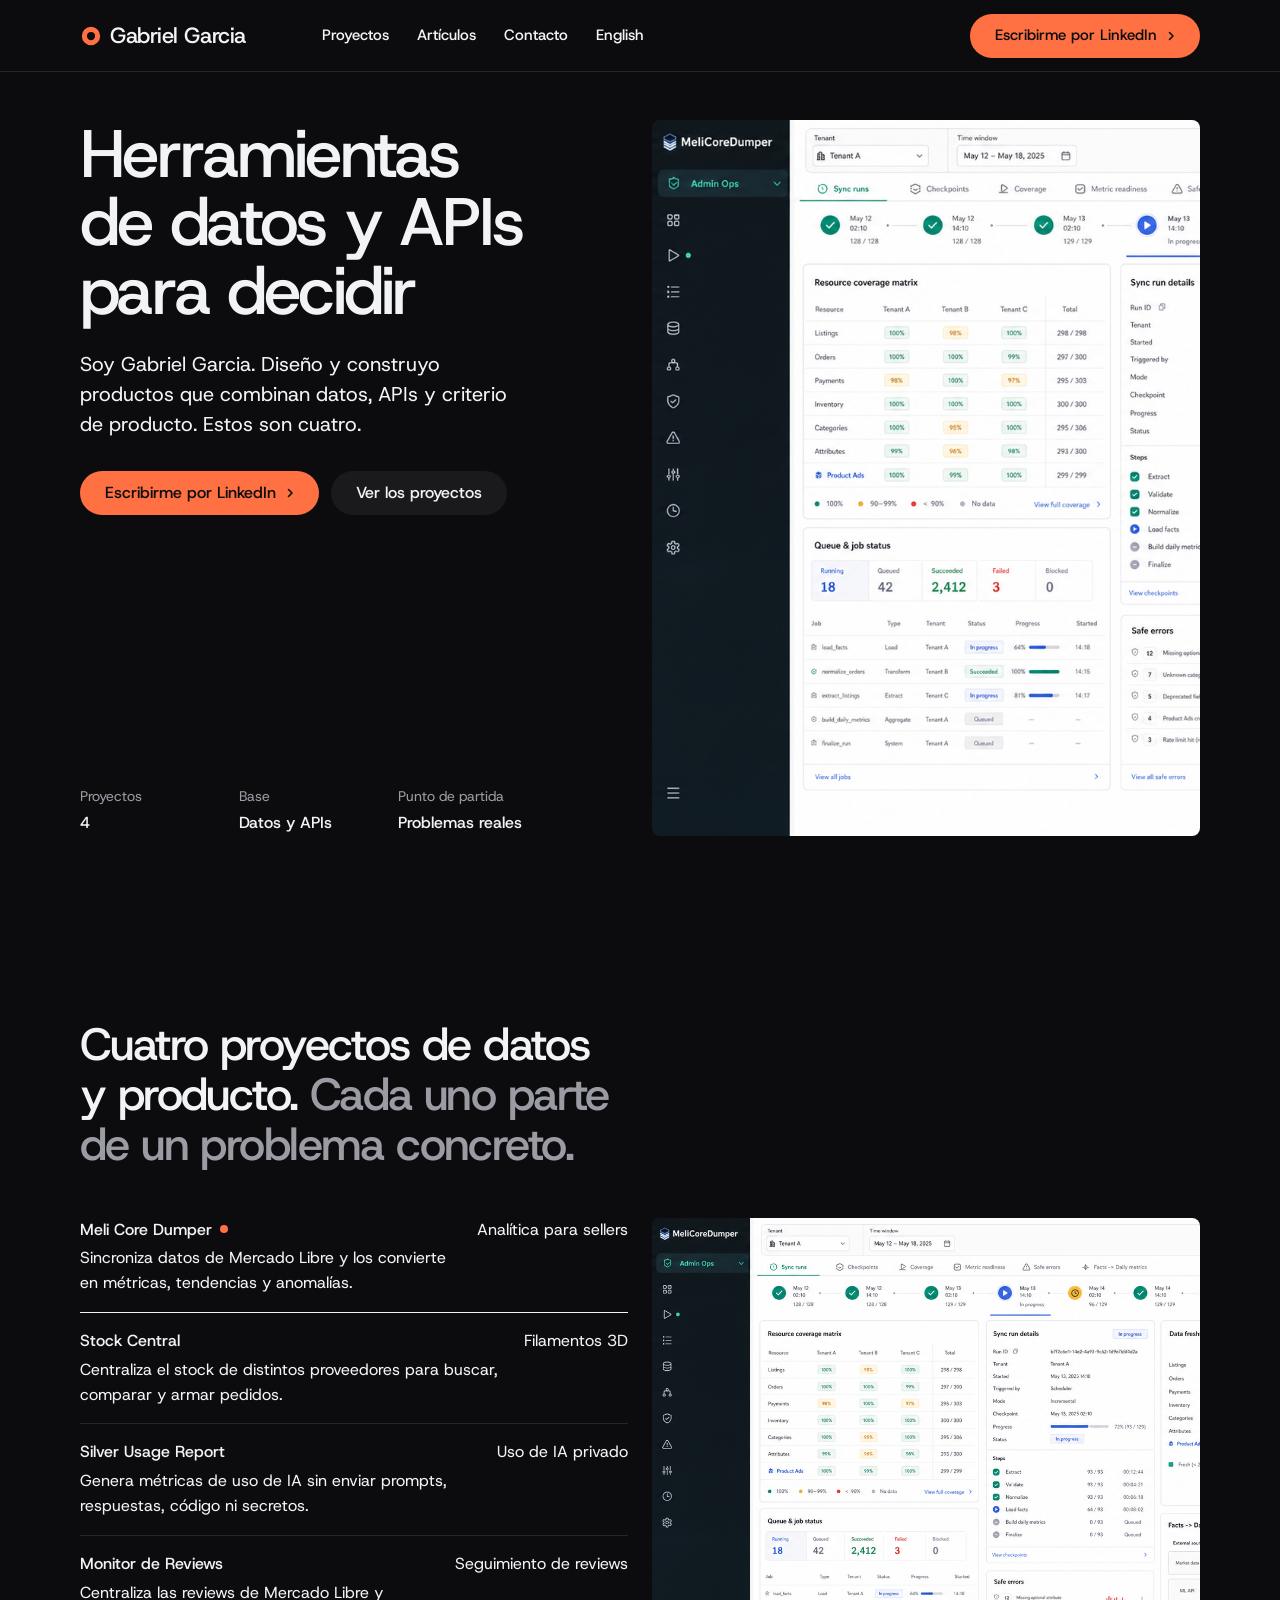
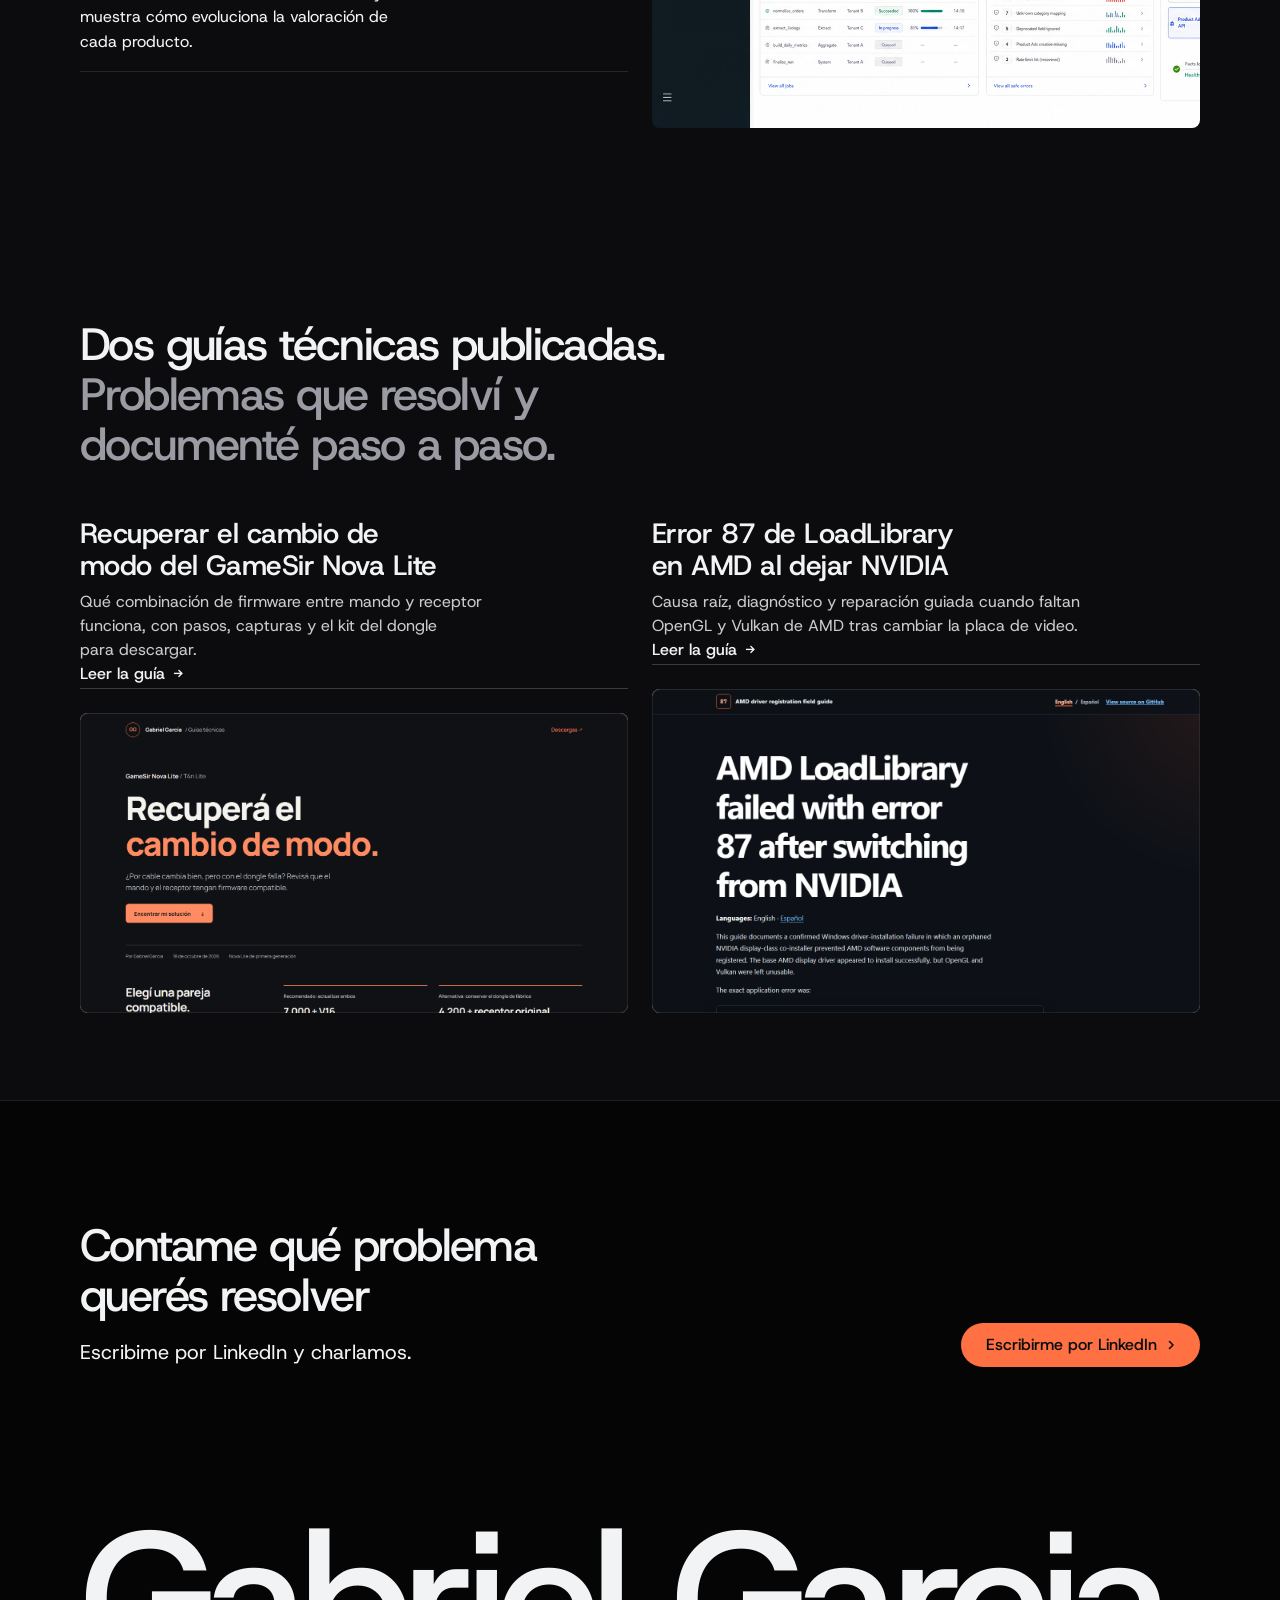
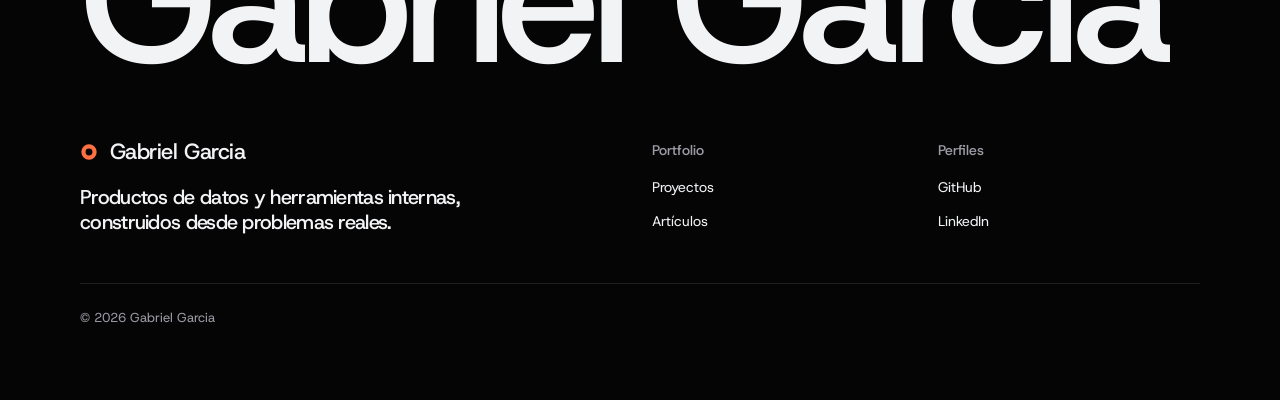
==== index.html @ d0b2800f "feat: add English version and language switcher Co-Authored-By: Claude Sonnet 5.5 <noreply@anthropic" ====
<!doctype html>
<!-- Variante taste-skill 2.5: evolución del portfolio sobre la rama design/taste-skill-2.5.
     type: software
     deal: hero split, nav (plano, sin panel), close close-word, footer footer-dark, rhythm space,
           buttons pill, mark ring, palette white-signal-red, type host, radius sharp
     Acción principal: "Escribirme por LinkedIn" (nav, hero y cierre). -->
<html lang="es" data-type="software" data-radius="sharp" data-buttons="pill" data-motion>
<head>
<meta charset="utf-8">
<meta name="viewport" content="width=device-width, initial-scale=1, viewport-fit=cover">
<title>Gabriel Garcia | Herramientas de datos y APIs</title>
<meta name="description" content="Portfolio de Gabriel Garcia: cuatro productos de datos construidos desde problemas reales, con decisiones de producto, APIs y sistemas operables.">
<link rel="canonical" href="https://zogar89.github.io/Portfolio/">
<link rel="alternate" hreflang="es" href="https://zogar89.github.io/Portfolio/">
<link rel="alternate" hreflang="en" href="https://zogar89.github.io/Portfolio/en/">
<link rel="alternate" hreflang="x-default" href="https://zogar89.github.io/Portfolio/">
<meta name="site-kind" content="software">
<meta name="page-type" content="software">
<link rel="preconnect" href="https://fonts.googleapis.com">
<link rel="preconnect" href="https://fonts.gstatic.com" crossorigin>
<link href="https://fonts.googleapis.com/css2?family=Host+Grotesk:wght@400..700&family=JetBrains+Mono:wght@400..500&display=swap" rel="stylesheet">
<link rel="stylesheet" href="assets/kit/system.css">
<link rel="stylesheet" href="assets/kit/ui/cards.css">
<link rel="stylesheet" href="assets/kit/motion/motion.css">
<link rel="stylesheet" href="assets/kit/backgrounds/backgrounds.css">
<link rel="stylesheet" href="assets/kit/layout/layout.css">
<link rel="stylesheet" href="assets/kit/icons/icon.css">
<style>
:root {
  /* Paleta oscura del portfolio actual (#0c0c0f + naranja #ff7142), con texto blanco frío en lugar del crema #f3f0e8 */
  --p-bg: #0c0c0f; --p-surface: #141418; --p-ink: #f2f3f5; --p-muted: #9b9ba4;
  --p-accent: #ff7142; --p-accent-ink: #0c0c0f; --p-action: #ff7142; --p-action-ink: #0c0c0f;
  --p-inv-bg: #08080a; --p-inv-surface: #0c0c0f; --p-inv-ink: #f2f3f5; --p-inv-muted: #9b9ba4;
  --p-inv-accent: #ff7142; --p-inv-accent-ink: #0c0c0f; --p-inv-action: #ff7142; --p-inv-action-ink: #0c0c0f;
  --font-display: "Host Grotesk", system-ui, sans-serif;
  --font-text: "Host Grotesk", system-ui, sans-serif;
  --font-mono: "JetBrains Mono", ui-monospace, "SFMono-Regular", Menlo, Consolas, monospace;
  --display-weight: 500;
  --display-tracking: -0.035em;
  --display-tracking-xl: -0.04em;
}
.frame__img { object-position: top left; }
#articulos .panel { --p-h: 300px; }
#articulos h3 { font-size: 28px; line-height: 1.15; letter-spacing: -0.02em; }
@media (max-width: 639px) { #articulos h3 { font-size: 24px; } }
@media (max-width: 639px) {
  .nav:not(.is-open) .nav__actions { display: none; }
  .nav:not(.is-open) .nav__actions + .nav__toggle { margin-left: auto; }
  .close__word { font-size: 11vw; }
}
@media (max-width: 1279px) and (min-width: 640px) {
  .close__word { font-size: 13vw; }
}
</style>
<link rel="stylesheet" href="assets/kit/ui/base.css">
<script src="assets/kit/backgrounds/backgrounds.js"></script>
</head>
<body>

<header class="nav">
  <div class="wrap nav__bar">
    <a class="nav__logo" href="#top"><span class="mark" data-mark="ring" aria-hidden="true"></span>Gabriel Garcia</a>
    <nav class="nav__links" aria-label="Principal">
      <div class="nav__item"><a class="nav__link" href="#proyectos">Proyectos</a></div>
      <div class="nav__item"><a class="nav__link" href="#articulos">Artículos</a></div>
      <div class="nav__item"><a class="nav__link" href="#contact">Contacto</a></div>
      <div class="nav__item"><a class="nav__link" href="en/" hreflang="en" lang="en">English</a></div>
    </nav>
    <div class="nav__actions">
      <a class="btn btn--primary" href="https://www.linkedin.com/in/gabrielalejandrogarcia/" rel="noreferrer">Escribirme por LinkedIn</a>
    </div>
    <button class="nav__toggle" type="button" aria-expanded="false" aria-label="Menú">
      <svg width="18" height="18" viewBox="0 0 18 18" aria-hidden="true"><path d="M2 5h14M2 13h14" stroke="currentColor" stroke-width="1.6" stroke-linecap="round"/></svg>
    </button>
  </div>
</header>

<main id="top">

  <section class="hero hero--split" aria-labelledby="hero-h">
    <div class="wrap">
      <div class="hero-text grid hero-split">
        <div class="hero-copy span-5">
          <h1 id="hero-h">Herramientas de datos y APIs para decidir</h1>
          <p class="t-lead">Soy Gabriel Garcia. Diseño y construyo productos que combinan datos, APIs y criterio de producto. Estos son cuatro.</p>
          <div class="btn-row">
            <a class="btn btn--primary" href="https://www.linkedin.com/in/gabrielalejandrogarcia/" rel="noreferrer">Escribirme por LinkedIn<svg class="m-arrow" viewBox="0 0 12 12" aria-hidden="true"><path class="m-arrow__stem" d="M1 6h8"/><path class="m-arrow__head" d="M4.5 2.5 8 6l-3.5 3.5"/></svg></a>
            <a class="btn btn--secondary" href="#proyectos">Ver los proyectos</a>
          </div>
          <dl class="hero-facts">
            <div><dt>Proyectos</dt><dd>4</dd></div>
            <div><dt>Base</dt><dd>Datos y APIs</dd></div>
            <div><dt>Punto de partida</dt><dd>Problemas reales</dd></div>
          </dl>
        </div>
        <div class="hero-visual frame frame--photo span-6 start-7">
          <img class="frame__img" src="assets/projects/meli-core-dumper.png" alt="Panel de Meli Core Dumper con métricas, tendencias y anomalías de Mercado Libre" width="1600" height="900" fetchpriority="high">
        </div>
      </div>
    </div>
  </section>

  <section class="section" id="proyectos" aria-labelledby="proyectos-h" style="--hm: 2">
    <div class="wrap">
      <div class="section-head">
        <h2 id="proyectos-h">Cuatro proyectos de datos y producto. <span class="muted">Cada uno parte de un problema concreto.</span></h2>
      </div>
      <div class="grid grid--top fill" data-peek>
        <ul class="rows span-6">
          <li data-peek-to="meli" tabindex="0">
            <span class="rows__name"><a href="projects/meli-core-dumper/">Meli Core Dumper</a></span>
            <p>Sincroniza datos de Mercado Libre y los convierte en métricas, tendencias y anomalías.</p>
            <span class="rows__value">Analítica para sellers</span>
          </li>
          <li data-peek-to="stock" tabindex="0">
            <span class="rows__name"><a href="projects/stock-central/">Stock Central</a></span>
            <p>Centraliza el stock de distintos proveedores para buscar, comparar y armar pedidos.</p>
            <span class="rows__value">Filamentos 3D</span>
          </li>
          <li data-peek-to="silver" tabindex="0">
            <span class="rows__name"><a href="projects/silver-usage-report/">Silver Usage Report</a></span>
            <p>Genera métricas de uso de IA sin enviar prompts, respuestas, código ni secretos.</p>
            <span class="rows__value">Uso de IA privado</span>
          </li>
          <li data-peek-to="reviews" tabindex="0">
            <span class="rows__name"><a href="projects/monitor-reviews/">Monitor de Reviews</a></span>
            <p>Centraliza las reviews de Mercado Libre y muestra cómo evoluciona la valoración de cada producto.</p>
            <span class="rows__value">Seguimiento de reviews</span>
          </li>
        </ul>
        <div class="frame frame--photo frame--fill span-6 start-7">
          <img class="frame__img" data-peek-for="meli" src="assets/projects/meli-core-dumper.png" alt="Panel operativo de Meli Core Dumper" width="1600" height="900">
          <img class="frame__img" data-peek-for="stock" src="assets/projects/stock-central.png" alt="Catálogo público de filamentos de Stock Central" width="1600" height="900" loading="lazy" hidden>
          <img class="frame__img" data-peek-for="silver" src="assets/projects/silver-usage-report.png" alt="Flujo privado de Silver Usage Report" width="1600" height="900" loading="lazy" hidden>
          <img class="frame__img" data-peek-for="reviews" src="assets/projects/monitor-reviews.png" alt="Panel de Monitor de Reviews con señales operativas" width="1600" height="900" loading="lazy" hidden>
        </div>
      </div>
    </div>
  </section>

  <section class="section" id="articulos" aria-labelledby="articulos-h" style="--hm: 2">
    <div class="wrap">
      <div class="section-head">
        <h2 id="articulos-h">Dos guías técnicas publicadas. <span class="muted">Problemas que resolví y documenté paso a paso.</span></h2>
      </div>
      <div class="grid">
        <article class="card card--open card--row span-6">
          <h3>Recuperar el cambio de modo del GameSir Nova Lite</h3>
          <p>Qué combinación de firmware entre mando y receptor funciona, con pasos, capturas y el kit del dongle para descargar.</p>
          <a class="link" href="https://zogar89.github.io/gamesir-nova-lite-solucion/" rel="noreferrer">Leer la guía</a>
          <a class="panel" href="https://zogar89.github.io/gamesir-nova-lite-solucion/" rel="noreferrer" tabindex="-1" aria-hidden="true">
            <img class="frame__img" src="assets/articles/nova-lite-solucion.png" alt="" width="1440" height="810" loading="lazy">
          </a>
        </article>
        <article class="card card--open card--row span-6">
          <h3>Error 87 de LoadLibrary en AMD al dejar NVIDIA</h3>
          <p>Causa raíz, diagnóstico y reparación guiada cuando faltan OpenGL y Vulkan de AMD tras cambiar la placa de video.</p>
          <a class="link" href="https://zogar89.github.io/amd-loadlibrary-error-87-fix/" rel="noreferrer">Leer la guía</a>
          <a class="panel" href="https://zogar89.github.io/amd-loadlibrary-error-87-fix/" rel="noreferrer" tabindex="-1" aria-hidden="true">
            <img class="frame__img" src="assets/articles/amd-loadlibrary-error-87.png" alt="" width="1440" height="810" loading="lazy">
          </a>
        </article>
      </div>
    </div>
  </section>

</main>

<footer class="footer closing footer--dark ground-inverse" id="contact" aria-labelledby="close-h">
  <div class="wrap">
    <div class="closing__cta close--word">
      <div class="section-head--split">
        <div>
          <h2 id="close-h">Contame qué problema querés resolver</h2>
          <p class="t-lead">Escribime por LinkedIn y charlamos.</p>
        </div>
        <a class="btn btn--primary" href="https://www.linkedin.com/in/gabrielalejandrogarcia/" rel="noreferrer">Escribirme por LinkedIn<svg class="m-arrow" viewBox="0 0 12 12" aria-hidden="true"><path class="m-arrow__stem" d="M1 6h8"/><path class="m-arrow__head" d="M4.5 2.5 8 6l-3.5 3.5"/></svg></a>
      </div>
      <p class="close__word" aria-hidden="true">Gabriel Garcia</p>
    </div>
    <div class="closing__links">
      <div class="grid">
        <div class="span-6 stack-4">
          <a class="nav__logo" href="#top"><span class="mark" data-mark="ring" aria-hidden="true"></span>Gabriel Garcia</a>
          <p class="footer__lede">Productos de datos y herramientas internas, construidos desde problemas reales.</p>
        </div>
        <div class="span-3 footer__col"><h4>Portfolio</h4><ul><li><a href="#proyectos">Proyectos</a></li><li><a href="#articulos">Artículos</a></li></ul></div>
        <div class="span-3 footer__col"><h4>Perfiles</h4><ul><li><a href="https://github.com/Zogar89" rel="noreferrer">GitHub</a></li><li><a href="https://www.linkedin.com/in/gabrielalejandrogarcia/" rel="noreferrer">LinkedIn</a></li></ul></div>
      </div>
      <div class="footer__legal">
        <span>&copy; 2026 Gabriel Garcia</span>
      </div>
    </div>
  </div>
</footer>

<script type="module" src="assets/kit/system.js"></script>
<script type="module" src="assets/kit/motion/motion.js"></script>
<script type="module" src="assets/kit/layout/layout.js"></script>
</body>
</html>
---- assets/kit/system.css ----
/*
  taste-skill system.css - the one system for the page. Link it first, then assets/ui/cards.css (the
  feature card, its panel and the fragment placements), then set the palette (--p-*), the fonts and
  the radius set on :root in the page (node scripts/start.mjs prints that block).
  Do not add a second grid, spacing scale, type scale, radius scale, button or card style.
*/

/* ---------------------------------------------------------------- tokens */
:root {
  /* palette (hex only; fx.js reads --bg --surface --ink --muted --accent --accent-ink) */
  --p-bg: #ffffff;
  --p-surface: #f4f4f4;
  --p-ink: #111111;
  --p-muted: #6b6b6b;
  --p-accent: #1a4be0;
  --p-accent-ink: #ffffff;
  --p-action: #1a4be0;      /* buttons, links, focus: the accent, or the ink when the accent is too pale */
  --p-action-ink: #ffffff;
  --p-inv-bg: #111111;
  --p-inv-surface: #1c1c1c;
  --p-inv-ink: #f4f4f4;
  --p-inv-muted: #a3a3a3;
  --p-inv-accent: #ffffff;
  --p-inv-accent-ink: #111111;
  --p-inv-action: #ffffff;
  --p-inv-action-ink: #111111;
  /* the lit ground behind UI and in the closing band (references/cards.md), one per page, tech pages only
     (none on kind other, which is flat): <html data-ground="sand|sky|sage|painting">. system.js gives it to every ground
     that holds UI, on light and dark pages alike; --hue on one panel changes only its accent */
  --ground-bg: #d9ccb7; --ground-surface: #e9e0d2; --ground-ink: #2a2622; --ground-muted: #5a534a; --ground-accent: #a8794a;

  /* fonts */
  --font-display: system-ui, -apple-system, "Segoe UI", sans-serif;
  --font-text: system-ui, -apple-system, "Segoe UI", sans-serif;
  --font-mono: ui-monospace, "SFMono-Regular", Menlo, Consolas, monospace;
  --display-weight: 400;    /* headlines 400; 500 on a tech page (software, gaming, hardware) */
  --display-tracking: -0.025em;

  /* the page rhythm (references/layout-v4.md): one section per screen. The header is fixed and
     --nav tall; every section is padded --padt above and --padb (plus the phone action bar, --bar)
     below, and is exactly one or two screens tall (--h: 1 or 2; --hm on a phone). The hero's words
     start --hgap under the header and its content ends --hpadb above the fold. */
  --nav: 72px;
  --padt: 120px;
  --padb: 72px;
  --hgap: 48px;
  --hpadb: 64px;
  --bar: 0px;
  /* grid: one .wrap (alias .container) for the header, every section and the footer, the same
     --gut on both sides: 1280 wide at x 80-1360 at 1440, 342 at x 24-366 at 390 */
  --container: 1280px;
  --gut: 80px;
  --pad: var(--gut);
  --gutter: 24px;

  /* spacing: 4/8 scale */
  --s-1: 4px;  --s-2: 8px;  --s-3: 12px; --s-4: 16px; --s-5: 24px;
  --s-6: 32px; --s-7: 48px; --s-8: 64px; --s-9: 96px; --s-10: 128px;
  --section: 40px;      /* only a .section outside main (the kit's demo pages); every main > section and
                           footer.closing take --padt and --padb */
  --section-band: 56px; /* the same for an older footer outside footer.closing */
  --head-gap: 48px;     /* the one heading-to-content gap, 32 on a phone (layout.css reads it as --ly-head-gap) */
  --card-pad: 16px;     /* card padding (cards.css sets its own for cards with a panel) */
  --card-gap: 16px;     /* gap between cards */

  /* type scale (the only sizes on the page) */
  --t-label: 13px;
  --t-small: 14px;
  --t-body: 16px;
  --t-lead: 18px;
  --t-card: 18px;
  --t-h3: 24px;
  /* straight lines from the phone size at 390 to the desktop size at 1440 (system.md's table) */
  --t-h2: clamp(30px, 1.72vw + 23.3px, 48px);
  --t-h1: clamp(38px, 3.24vw + 25.4px, 72px);
  /* a big number stays a step under the h2 (VI-11): 38 at 1440, 28 at 390, so it never reads as a
     section heading; a stats row and a price set their own, smaller still */
  --t-stat: clamp(28px, .952vw + 24.29px, 38px);

  /* radius: one scale (soft by default; data-radius on <html> switches it) */
  --r-sm: 8px;  --r-md: 12px; --r-lg: 20px; --r-btn: 8px;

  /* controls (fixed here; a page never adds its own) */
  --btn-h: 44px;
  --btn-h-sm: 36px;
  --nav-h: var(--nav);  /* the older name, kept for the kit's files */
  --icon: 16px;         /* small icons: socials, menu chevrons, mono brand marks */

  /* motion */
  --ease: cubic-bezier(.2, .7, .2, 1);
  --dur: 180ms;
}
html[data-radius="sharp"] { --r-sm: 4px; --r-md: 6px;  --r-lg: 8px;  --r-btn: 4px; }
html[data-radius="soft"]  { --r-sm: 8px; --r-md: 12px; --r-lg: 20px; --r-btn: 8px; }
html[data-radius="round"] { --r-sm: 10px; --r-md: 16px; --r-lg: 24px; --r-btn: 999px; }
/* the four lit grounds (references/cards.md); sand is the default above. painting goes with
   painterly-landscape (x.ai's daylight sky over olive hills) */
html[data-ground="sky"]      { --ground-bg: #c6d3df; --ground-surface: #d6e0e9; --ground-ink: #25303a; --ground-muted: #4d5964; --ground-accent: #3f6a92; }
html[data-ground="sage"]     { --ground-bg: #cdd6c6; --ground-surface: #dce3d6; --ground-ink: #262d24; --ground-muted: #535b51; --ground-accent: #6c8e63; }
html[data-ground="painting"] { --ground-bg: #79a8d6; --ground-surface: #a6c4e2; --ground-ink: #16212c; --ground-muted: #273949; --ground-accent: #9c9b3c; }
/* cards.css takes its card and panel radii from this scale */
html[data-radius] .card { --c-r: var(--r-lg); }
html[data-radius] .panel { --p-r: var(--r-md); }

/* a phone: the header 56, the sections padded 96 / 48, the hero's words 40 under the header and its
   content ending 24 above the fold, 24 at both sides, 12 between columns */
@media (max-width: 639px) {
  :root { --nav: 56px; --padt: 96px; --padb: 48px; --hgap: 40px; --hpadb: 24px; --gut: 24px; --gutter: 12px; --card-gap: 12px; --head-gap: 32px; }
}
@media (min-width: 640px) {
  :root { --gut: 48px; --section: 48px; --section-band: 72px; --card-pad: 24px; }
}
@media (min-width: 1024px) {
  :root { --gut: 80px; --section: 56px; --section-band: 96px; --card-gap: 24px;
          --t-lead: 20px; --t-card: 20px; --t-h3: 28px; }
  /* a place (and a local service): the 1200 column at x 120-1320 */
  html[data-type="place"] { --gut: 120px; --container: 1200px; }
}
/* a place (VI-06, ST-96, PH-23): its own smaller type (h1 48/53 and 32/37, h2 32/40 and 24/30, titles
   and the sub-line 20 and 18), the Recipe 3 hero's gap under its photograph (40, 24 on a phone),
   square photographs and cards and 2px buttons, whatever data-radius and data-buttons say */
:root[data-type="place"] {
  --hgap: 40px;
  --t-h1: clamp(32px, 1.524vw + 26.06px, 48px);
  --t-h2: clamp(24px, .762vw + 21px, 32px);
  --t-h3: clamp(20px, .381vw + 18.51px, 24px);
  --r-sm: 2px; --r-md: 0px; --r-lg: 0px; --r-btn: 2px;
}
:root[data-type="place"] :is(h1, .t-h1) { line-height: 1.104; }
:root[data-type="place"] :is(h2, .t-h2) { line-height: 1.25; }
@media (max-width: 639px) {
  :root[data-type="place"] { --hgap: 24px; }
  :root[data-type="place"] :is(h1, .t-h1) { line-height: 1.156; }
}

/* ---------------------------------------------------------------- grounds (at most three) */
:root, .ground-base {
  --bg: var(--p-bg); --surface: var(--p-surface); --ink: var(--p-ink); --muted: var(--p-muted);
  --accent: var(--p-accent); --accent-ink: var(--p-accent-ink); --card: var(--p-surface);
  --action: var(--p-action); --action-ink: var(--p-action-ink);
}
.ground-surface {
  --bg: var(--p-surface); --surface: var(--p-bg); --ink: var(--p-ink); --muted: var(--p-muted);
  --accent: var(--p-accent); --accent-ink: var(--p-accent-ink); --card: var(--p-bg);
  --action: var(--p-action); --action-ink: var(--p-action-ink);
}
.ground-inverse {
  --bg: var(--p-inv-bg); --surface: var(--p-inv-surface); --ink: var(--p-inv-ink); --muted: var(--p-inv-muted);
  --accent: var(--p-inv-accent); --accent-ink: var(--p-inv-accent-ink); --card: var(--p-inv-surface);
  --action: var(--p-inv-action); --action-ink: var(--p-inv-action-ink);
}
:root, .ground-base, .ground-surface, .ground-inverse {
  --line: color-mix(in oklab, var(--ink) 11%, transparent);
  --line-strong: color-mix(in oklab, var(--ink) 20%, transparent);
  /* effects (fx.js) and UI fragments (assets/ui) take the colours of the ground they sit on */
  --fx-bg: var(--bg); --fx-surface: var(--surface); --fx-ink: var(--ink); --fx-muted: var(--muted);
  --fx-accent: var(--accent); --fx-accent-ink: var(--accent-ink);
  --ui-font: var(--font-text); --ui-mono: var(--font-mono); --ui-radius: var(--r-md);
}
.ground-base, .ground-surface, .ground-inverse { background: var(--bg); color: var(--ink); }

/* ---------------------------------------------------------------- base */
*, *::before, *::after { box-sizing: border-box; }
/* an anchor lands on the section's top (the judge's frame): the fixed header covers --nav of its --padt */
html { -webkit-text-size-adjust: 100%; scroll-padding-top: 0; scroll-behavior: auto; margin: 0; }
body {
  margin: 0; background: var(--bg); color: var(--ink);
  font: 400 var(--t-body)/1.55 var(--font-text);
  -webkit-font-smoothing: antialiased; text-rendering: optimizeLegibility; overflow-x: clip;
}
img, svg, video, canvas { display: block; max-width: 100%; }
/* hidden means hidden, also on an img the line above makes a block (a menu tab's photograph, a peek photograph) */
[hidden] { display: none !important; }
img, video { height: auto; }
a { color: inherit; text-decoration: none; }
button { font: inherit; color: inherit; }
h1, h2, h3, h4, p, ul, ol, figure, blockquote { margin: 0; }
ul, ol { padding: 0; list-style: none; }
h1, h2, h3, h4 {
  font-family: var(--font-display); font-weight: var(--display-weight);
  letter-spacing: var(--display-tracking); text-wrap: balance; overflow-wrap: break-word;
}
h1, .t-h1 { font-size: var(--t-h1); line-height: 1.04; }
h2, .t-h2 { font-size: var(--t-h2); line-height: 1.1; }
h3, .t-h3 { font-size: var(--t-h3); line-height: 1.2; }
h4, .t-card { font-family: var(--font-text); font-weight: 500; font-size: var(--t-card); line-height: 1.3; letter-spacing: -0.01em; }
p { text-wrap: pretty; }
.t-lead  { font-size: var(--t-lead); line-height: 1.5; }
.t-body  { font-size: var(--t-body); line-height: 1.55; }
.t-small { font-size: var(--t-small); line-height: 1.5; }
.t-label { font-size: var(--t-label); font-weight: 500; line-height: 1.4; letter-spacing: 0.01em; }
.t-stat  { font-family: var(--font-display); font-weight: var(--display-weight); font-size: var(--t-stat);
           line-height: 1; letter-spacing: var(--display-tracking); font-variant-numeric: tabular-nums; }
.muted { color: var(--muted); }
.mono  { font-family: var(--font-mono); }
.measure { max-width: 62ch; }
:focus-visible { outline: 2px solid var(--action); outline-offset: 2px; border-radius: 2px; }
::selection { background: color-mix(in oklab, var(--accent) 30%, transparent); }

/* ---------------------------------------------------------------- grid */
.wrap, .container { width: min(100% - 2 * var(--gut), var(--container)); margin-inline: auto; padding-inline: 0; }
.grid { display: grid; grid-template-columns: repeat(12, minmax(0, 1fr)); column-gap: var(--gutter); row-gap: var(--card-gap); }
.grid > * { min-width: 0; grid-column: 1 / -1; }
.section { padding-block: var(--section); }

/* ---------------------------------------------------------------- one section per screen
   The page is a stack of screens. Framed at scrollY = k x the screen height, a shot shows exactly one
   section: the hero alone on the first screen, every other section (and footer.closing, the close and
   the footer in one) exactly one or two screens tall, its h2 first, --padt under its top. Heights
   and padding do it: no pinning, snapping or script.
     <section class="section" id=".." style="--h: 2">     (2 screens; --hm sets a phone's count alone)
       <div class="wrap"> the h2 first, then the content </div>     (the one in-flow child)
     </section>
   A layer (a full-bleed photograph or ground behind the words) is an <img class="layer" aria-hidden="true">
   beside the .wrap. Content must fit: one screen holds 708px of content at 1440x900 (900 - 120 - 72),
   two hold 1,608 (the second screen's part starts --padt under its top with .g2). From 640 to 1279 a
   section keeps at least its screens and grows past them rather than overlap the next. */
main > :is(section, .section), footer.closing {
  position: relative; box-sizing: border-box;
  height: calc(var(--h, 1) * 100vh); height: calc(var(--h, 1) * 100svh);
  padding: var(--padt) 0 calc(var(--padb) + var(--bar));
}
main > :is(section, .section) > :is(.wrap, .container), footer.closing > .wrap { position: relative; z-index: 1; height: 100%; }
main > :is(section, .section) > :is(.wrap, .container):not(.grid) { display: flex; flex-direction: column; }
/* a .wrap that is the section's grid too (class="wrap grid"): its rows start at the top */
main > :is(section, .section) > :is(.wrap, .container).grid { align-content: start; }
/* .fill: the block that takes what the screen leaves under the heading (a photograph, a frame) */
main > :is(section, .section) > .wrap > .fill { flex: 1 1 0; min-height: 0; }
/* two screens as two groups: row 1 the h2 and the first group, row 2 the rest (no second h2), starting
   --padt under the second screen's top, so the second shot looks like any other section */
main > :is(section, .section).g2, footer.closing.g2 { --h: 2; }
main > :is(section, .section).g2 > :is(.wrap, .container), footer.closing.g2 > .wrap { display: grid; grid-template-rows: minmax(0, 1fr) minmax(0, 1fr); row-gap: calc(var(--padt) + var(--padb) + var(--bar)); }
main > :is(section, .section).g2 > :is(.wrap, .container) > *, footer.closing.g2 > .wrap > * { min-height: 0; align-self: start; }
main > :is(section, .section).g2 > :is(.wrap, .container) > :is(.group, .fill) { align-self: stretch; }
/* a group: one screen's part of a .g2 section (its h2 and first rows, or the rest) */
.group { display: flex; flex-direction: column; min-height: 0; }
/* each screen's card row runs down to that screen's foot (the cards stretch, their panels grow), so
   the second screen of a .g2 is never a short row over an empty ground; both rows end on the same line */
@media (min-width: 1024px) {
  main > :is(section, .section).g2 > .wrap > .grid:last-child,
  main > :is(section, .section).g2 > .wrap > .group > .grid:last-child { align-self: stretch; flex: 1 1 auto; min-height: 0; }
}
.group > .fill { flex: 1 1 0; min-height: 0; }
@media (min-width: 640px) and (max-width: 1279px) {
  main > :is(section, .section):not(.hero, .section--hero), footer.closing {
    height: auto; min-height: calc(var(--h, 1) * 100vh); min-height: calc(var(--h, 1) * 100svh);
  }
  /* the section is a column and its .wrap takes all of it, so a .fill (a photograph, a frame) still
     grows to the section's foot (a min-height percentage would not resolve, leaving it at its least) */
  main > :is(section, .section):not(.hero, .section--hero), footer.closing { display: flex; flex-direction: column; }
  main > :is(section, .section):not(.hero, .section--hero) > :is(.wrap, .container), footer.closing > .wrap { flex: 1 0 auto; height: auto; min-height: 0; }
}
/* a phone: lvh (the screen with its bars hidden) for every section but the hero; --hm when stacking
   makes the content taller than the desktop count */
@media (max-width: 639px) {
  main > :is(section, .section):not(.hero, .section--hero), footer.closing {
    height: calc(var(--hm, var(--h, 1)) * 100vh); height: calc(var(--hm, var(--h, 1)) * 100lvh);
  }
  main > :is(section, .section).g2m, footer.closing.g2m { --hm: 2; }
  main > :is(section, .section).g2m > :is(.wrap, .container), footer.closing.g2m > .wrap { display: grid; grid-template-rows: minmax(0, 1fr) minmax(0, 1fr); row-gap: calc(var(--padt) + var(--padb) + var(--bar)); }
  main > :is(section, .section).g2:not(.g2m) > :is(.wrap, .container) { display: flex; row-gap: 0; }
  main > :is(section, .section).g2:not(.g2m) > :is(.wrap, .container) > * { align-self: stretch; }
}
/* a layer: the photograph or ground of a whole section, under its words, edge to edge */
main > :is(section, .section) > :is(img, video, canvas, picture).layer,
footer.closing > :is(img, video, canvas, picture).layer {
  position: absolute; inset: 0; z-index: 0; width: 100%; height: 100%; max-width: none; object-fit: cover; object-position: var(--pos, 50% 50%);
}
main > :is(section, .section) > picture.layer > img { width: 100%; height: 100%; object-fit: cover; }

/* the hero: exactly the first screen, the fixed header over its top. Its words start --hgap under the
   header (--photo adds a full-bleed photograph's height above them on a place); its content ends
   --hpadb above the fold, and nothing of the next section shows, at 1440, 1024, 820 and 390.
     <section class="hero hero--<type>"><div class="wrap"><div class="hero-text"> .. </div>[one strip]</div></section>
   .hero-text holds the whole composition (the words, and the picture or window beside or under them);
   one docked strip (logos, three facts) may follow it, at most 96px, desktop only. */
main > :is(.hero, .section--hero) {
  height: 100vh; height: 100svh; min-height: 0;
  padding: calc(var(--nav) + var(--photo, 0px) + var(--hgap)) 0 calc(var(--hpadb) + var(--bar));
}
:is(.hero, .section--hero) > .wrap { height: 100%; display: grid; grid-template-rows: minmax(0, 1fr) auto; row-gap: var(--s-7); }
:is(.hero, .section--hero) > .wrap > .hero-text { min-height: 0; }
:is(.hero, .section--hero) > .wrap > .hero-strip { grid-row: 2; max-height: 96px; }
@media (max-width: 639px) { :is(.hero, .section--hero) > .wrap > .hero-strip { display: none; } }
.section--hero .section-head { max-width: 860px; }
/* the starter's own hero (hero-split): the words on span-5 top-aligned, the picture on span-6 start-7
   as tall as the hero's content box (at most 716 at 1440x900); a phone stacks words, then the picture
   in what is left */
.hero-text.hero-split { height: 100%; align-items: stretch; }
.hero-split > .hero-copy { align-self: start; }
.hero-split > .hero-visual { position: relative; min-height: 0; height: 100%; }
@media (max-width: 1023px) {
  .hero-text.hero-split { display: flex; flex-direction: column; gap: var(--s-6); }
  .hero-split > .hero-visual { flex: 1 1 0; min-height: 200px; height: auto; }
}
.hero-copy > * + * { margin-top: var(--s-5); }
/* the h1 first in the words' column: its capitals start on the picture's top line, not the line box's
   (the leading above the capitals would put the words about 12px under the photograph's top) */
.hero-copy > h1:first-child { text-box: trim-start cap alphabetic; }
.hero-copy > .btn-row { margin-top: var(--s-6); }
/* three short facts at the foot of the words' column, on the picture's bottom line (no dead space
   under the buttons): <dl class="hero-facts"><div><dt>..</dt><dd>..</dd></div> x3</dl> */
@media (min-width: 1024px) {
  .hero-split > .hero-copy { height: 100%; display: flex; flex-direction: column; }
  .hero-split > .hero-copy > .hero-facts { margin-top: auto; }
}
.hero-facts { display: grid; grid-template-columns: repeat(3, minmax(0, 1fr)); gap: var(--s-5) var(--gutter); margin: 0; }
.hero-facts > div { display: grid; gap: var(--s-1); align-content: start; }
.hero-facts dt { font-size: var(--t-small); color: var(--muted); }
.hero-facts dd { margin: 0; font-weight: 500; }
@media (max-width: 1023px) { .hero-facts { display: none; } }
/* a notice line above the h1 (changed hours, a delivery cut-off): one line with a number, static,
   starting on the left line like the h1 under it */
.hero-notice { font-size: var(--t-small); font-weight: 500; color: var(--ink); }
.hero-notice b, .hero-notice strong { font-weight: 500; color: var(--accent); }
.hero-copy > .hero-notice + h1 { margin-top: var(--s-5); }

/* a phone: open tiles from a row of three or four (rooms, goods, beans) go two-up, an odd last one
   across the row, so a row of three fits one 844px screen (stacked one under another they need two) */
@media (max-width: 639px) {
  .grid > .tile:is(.span-3, .span-4) { grid-column: auto / span 6; }
  .grid > .tile:is(.span-3, .span-4):nth-child(odd of .tile):nth-last-child(1 of .tile) { grid-column: 1 / -1; }
  .grid > .tile:is(.span-3, .span-4) .tile__head { flex-wrap: wrap; gap: 0 var(--s-2); }
}
/* a phone: open cards (words on the ground, the panel under them) stacked one under another keep 32px
   between a panel's foot and the next card's title, so a title never reads as the panel's caption */
@media (max-width: 639px) { .grid:has(> .card--open) { row-gap: var(--s-6); } }
/* spans: desktop >= 1024. Tablet 640-1023: text cards on span-3 and span-6 go two-up; cards with a
   panel (a visual needs the width; the one exception is a span-6 pair, below)
   and everything else (split text and visuals, span-4 cards, span-5/7/8 blocks) take the full row, so a split stacks and no row is left half empty. Phone < 640: one column. */
@media (min-width: 640px) and (max-width: 1023px) {
  .grid > .card.span-3:not(:has(> .panel)), .grid > .card.span-6:not(:has(> .panel)) { grid-column: auto / span 6; }
  /* the one exception with a panel: a 2x2 (or a pair) of span-6 cards stays two-up from 720px (a panel
     of about 310px and more, wide enough for a kit fragment), so four cards take one or two screens
     at 768-820 instead of a card per row (four stacked panels run past two screens). Split cards and
     every other span keep the full row. Under 720 a card per row. */
  @media (min-width: 720px) {
    .grid > .card.span-6:has(> .panel):not(.card--split) { grid-column: auto / span 6; }
    .grid > .card.span-6:has(> .panel):not(.card--split):nth-child(odd of .card.span-6):nth-last-child(1 of .card.span-6) { grid-column: 1 / -1; }
  }
  /* open tiles (rooms, models, people, a photo pair) go two-up; an odd last one takes the row */
  .grid > .tile:is(.span-3, .span-4, .span-6) { grid-column: auto / span 6; }
  .grid > .tile:is(.span-3, .span-4, .span-6):nth-child(odd of .tile):nth-last-child(1 of .tile) { grid-column: 1 / -1; }
}
@media (min-width: 1024px) {
  .span-2  { grid-column: auto / span 2; }
  .span-3  { grid-column: auto / span 3; }
  .span-4  { grid-column: auto / span 4; }
  .span-5  { grid-column: auto / span 5; }
  .span-6  { grid-column: auto / span 6; }
  .span-7  { grid-column: auto / span 7; }
  .span-8  { grid-column: auto / span 8; }
  .span-9  { grid-column: auto / span 9; }
  .span-10 { grid-column: auto / span 10; }
  .span-12 { grid-column: auto / span 12; }
  .start-1 { grid-column-start: 1; } .start-2 { grid-column-start: 2; } .start-3 { grid-column-start: 3; }
  .start-5 { grid-column-start: 5; } .start-6 { grid-column-start: 6; } .start-7 { grid-column-start: 7; }
  .start-4 { grid-column-start: 4; } .start-8 { grid-column-start: 8; } .start-9 { grid-column-start: 9; }
  .start-10 { grid-column-start: 10; }
  /* a split is top-aligned: the words' first line and the picture's top on one line (never centred
     against each other, never mirrored: text left, the visual right, on every split of the page) */
  .grid--middle, .grid--top { align-items: start; }
}
/* card rows: every card in a row the same height (a plain .grid stretches them) */
.grid:is(.grid--middle, .grid--top) > .card { align-self: stretch; }
/* 1024-1279: a span-4 card's panel would be about 220px wide, too narrow for real UI. Cards with a
   panel on span-4 go two-up, a span-8 one takes the row, and an odd last one takes the row too
   (steps, proof row: two, then one wide; bento: the wide card, then the four small ones two by two) */
@media (min-width: 1024px) and (max-width: 1279px) {
  .grid > .card.span-4:has(> .panel) { grid-column: auto / span 6; }
  .grid > .card.span-8:has(> .panel),
  .grid > .card.span-4:has(> .panel):nth-child(odd of .card.span-4):nth-last-child(1 of .card.span-4) { grid-column: 1 / -1; }
}

/* ---------------------------------------------------------------- section heading */
.section-head { max-width: 760px; margin-bottom: var(--head-gap); display: grid; gap: var(--s-4); }
/* every heading starts on the left line (a centred head among left ones reads as a mistake): the
   old centred head is left-aligned too */
.section-head--center { text-align: left; justify-items: start; }
/* a head row: the h2 (and its line) left, one link or the section's button at the right line */
.section-head--split { max-width: none; display: flex; align-items: end; justify-content: space-between; gap: var(--s-5); flex-wrap: wrap; }
.section-head--split > div { display: grid; gap: var(--s-4); max-width: 760px; }
.section-head p { color: var(--ink); font-size: var(--t-lead); line-height: 1.5; max-width: 60ch; }
.section-head--row { max-width: none; display: flex; align-items: end; justify-content: space-between; gap: var(--s-5); flex-wrap: wrap; }
.section-head--row > div { display: grid; gap: var(--s-4); max-width: 760px; }
/* the hero row (hero-product, hero-cycle): the h1 and its line left, the buttons right, across 1280 */
.section--hero .section-head--row { max-width: none; }

/* ---------------------------------------------------------------- buttons (one pair, a dealt look)
   One pair a page, .btn--primary and .btn--secondary, in the look dealt with the page (sections.md)
   and set once on <html data-buttons>; the markup never changes:
     solid  filled primary, outlined secondary, the radius scale (Figma; the default)
     pill   pills, a chevron after the primary's label, a tinted secondary (x.ai)
     tonal  the radius scale, a tinted secondary with no outline (Linear, Vercel)
     arrow  an arrow after the primary's label; the secondary is a text link with an arrow (Stripe)
     block  near-square corners, 48px tall; the secondary is an underlined text link (shops, hotels) */
.btn {
  display: inline-flex; align-items: center; justify-content: center; gap: var(--s-2);
  height: var(--btn-h); padding: 0 var(--s-5); border-radius: var(--r-btn); border: 1px solid transparent;
  font: 500 var(--t-body)/1 var(--font-text); letter-spacing: 0; white-space: nowrap; cursor: pointer;
  transition: background-color var(--dur) var(--ease), color var(--dur) var(--ease), border-color var(--dur) var(--ease), text-decoration-color var(--dur) var(--ease);
}
.btn--primary { background: var(--action); color: var(--action-ink); }
.btn--primary:hover { background: color-mix(in oklab, var(--action) 86%, var(--ink)); }
/* an inverted primary (the action is the ground's ink: a brand band, a lit ground): its hover steps toward the ground, as the filled one steps toward the ink */
.ground-brand .btn--primary:hover { background: color-mix(in oklab, var(--action) 88%, var(--bg)); }
/* the ground's own colour with a clear border: never grey on grey, readable on an effect too */
.btn--secondary { background: var(--bg); color: var(--ink); border-color: var(--line-strong); }
.btn--secondary:hover { background: color-mix(in oklab, var(--bg) 94%, var(--ink)); border-color: color-mix(in oklab, var(--ink) 35%, transparent); }
.btn--sm { height: var(--btn-h-sm); padding: 0 var(--s-4); font-size: var(--t-small); }
html[data-buttons="pill"] { --r-btn: 999px; }
html[data-buttons="block"] { --r-btn: 2px; --btn-h: 48px; }
html:is([data-buttons="pill"], [data-buttons="tonal"]) .btn--secondary { background: color-mix(in oklab, var(--ink) 8%, var(--bg)); border-color: transparent; }
html:is([data-buttons="pill"], [data-buttons="tonal"]) .btn--secondary:hover { background: color-mix(in oklab, var(--ink) 14%, var(--bg)); border-color: transparent; }
/* arrow and block: the secondary is a text link at the button's height (no box: one button look) */
html:is([data-buttons="arrow"], [data-buttons="block"]) .btn--secondary {
  background: none; border-color: transparent; padding-inline: var(--s-2);
  text-decoration: underline; text-underline-offset: 4px; text-decoration-color: var(--line-strong);   /* the .link look */
}
html:is([data-buttons="arrow"], [data-buttons="block"]) .btn--secondary:hover { background: none; border-color: transparent; text-decoration-color: currentColor; }
/* the glyph after a label: a chevron (pill) or an arrow (arrow), drawn so every font shows the same */
html[data-buttons="pill"] .btn--primary::after,
html[data-buttons="arrow"] :is(.btn--primary, .btn--secondary)::after {
  content: ""; flex: none; width: 12px; height: 12px; margin-right: -2px; background: currentColor;
  -webkit-mask: var(--btn-glyph) center / contain no-repeat; mask: var(--btn-glyph) center / contain no-repeat;
  transition: transform var(--dur) var(--ease);
}
html[data-buttons="pill"] { --btn-glyph: url("data:image/svg+xml,%3Csvg xmlns='http://www.w3.org/2000/svg' viewBox='0 0 12 12'%3E%3Cpath d='M4.5 2.5 8 6l-3.5 3.5' fill='none' stroke='black' stroke-width='1.6' stroke-linecap='round' stroke-linejoin='round'/%3E%3C/svg%3E"); }
html[data-buttons="arrow"] { --btn-glyph: url("data:image/svg+xml,%3Csvg xmlns='http://www.w3.org/2000/svg' viewBox='0 0 12 12'%3E%3Cpath d='M1.5 6h8.5M6.5 2.5 10 6l-3.5 3.5' fill='none' stroke='black' stroke-width='1.5' stroke-linecap='round' stroke-linejoin='round'/%3E%3C/svg%3E"); }
html:is([data-buttons="pill"], [data-buttons="arrow"]) .btn:hover::after { transform: translateX(3px); }
.btn:active { transform: translateY(1px) scale(.985); }
.btn--arrow::after { content: "\2192"; transition: transform var(--dur) var(--ease); }
.btn--arrow:hover::after { transform: translateX(3px); }
/* the drawn arrow (assets/motion: its stem grows and its head moves 3px on hover), the last child of
   a primary button, a pill or a link: <svg class="m-arrow" viewBox="0 0 12 12" aria-hidden="true">
   <path class="m-arrow__stem" d="M1 6h8"/><path class="m-arrow__head" d="M4.5 2.5 8 6l-3.5 3.5"/></svg>.
   It replaces the dealt glyph, so a button never shows two */
.m-arrow { flex: none; width: 12px; height: 12px; margin-right: -2px; overflow: visible;
           fill: none; stroke: currentColor; stroke-width: 1.6; stroke-linecap: round; stroke-linejoin: round; }
.btn--xl .m-arrow { width: 0.62em; height: 0.62em; stroke-width: 1.4; }
:is(.btn, .link, .pill):has(> .m-arrow)::after { content: none; display: none; }
.btn-row { display: flex; flex-wrap: wrap; gap: var(--s-3); align-items: center; }
.section-head--center .btn-row { justify-content: center; }
/* on the phone every button row stacks full width */
@media (max-width: 639px) {
  .btn-row { flex-direction: column; align-items: stretch; width: 100%; justify-self: stretch; }
  /* full width, the second action is a text link at the button's height under the filled one (an
     outline across the whole screen reads as a rule, a pale fill as a switched-off button) */
  .btn-row > .btn--secondary { background: none; border-color: transparent; text-decoration: underline; text-underline-offset: 4px; text-decoration-color: var(--line-strong); }
  .section-head--split > .btn { width: 100%; }
}
.link { display: inline-flex; align-items: center; gap: var(--s-2); font-weight: 500; color: var(--ink);
        text-decoration: underline; text-decoration-color: var(--line-strong); text-underline-offset: 4px;
        transition: text-decoration-color var(--dur) var(--ease); }
.link:hover { text-decoration-color: currentColor; }
.link::after { content: "\2192"; display: inline-block; text-decoration: none; transition: transform var(--dur) var(--ease); }
.link:hover::after { transform: translateX(3px); }
.pill { display: inline-flex; align-items: center; gap: var(--s-2); height: 32px; padding: 0 var(--s-3);
        border-radius: 999px; border: 1px solid var(--line); background: var(--card);
        font-size: var(--t-label); color: var(--ink); }
.pill .muted { color: var(--muted); }

/* ---------------------------------------------------------------- card (one style) */
.card {
  display: flex; flex-direction: column; gap: var(--s-2); min-width: 0;
  background: var(--card); border: 1px solid var(--line); border-radius: var(--r-lg); padding: var(--card-pad);
}
/* small titles in the text face: a display face at 20px (a condensed or hairline serif) reads smaller than the body */
.card > h3, .card > h4, .card--plan h3 { font-family: var(--font-text); font-weight: 500; font-size: var(--t-card); line-height: 1.3; letter-spacing: -0.01em; }
/* the type floor (system.md): text people read is 16px or more in ink; cards.css sets it for its
   card text, this for a plain card's lines */
.card > p { color: var(--ink); font-size: var(--t-body); max-width: 52ch; }
/* at most two boxes one inside the other (sections.md): a card whose panel holds UI drops its own
   box, so its title and lines sit on the page ground over the panel (Figma's tiles), or runs the
   panel flush to its sides and bottom (cards.css .panel--flush) */
.card.card--open { --c-pad: 0px; background: none; border: 0; box-shadow: none; padding: 0; overflow: visible; }
.card.card--open > .panel { margin: var(--s-5) 0 0; border-radius: var(--r-lg); }
.card.card--open > .panel--top { margin: 0 0 var(--s-5); }
.card--plan.is-featured { border-color: var(--action); box-shadow: inset 0 0 0 1px var(--action); }
/* cards.css (linked after this file) sets .card { gap: 0 } for feature cards; a plan keeps its 16px rows */
.card.card--plan { gap: var(--s-4); }

/* ---------------------------------------------------------------- visuals: panels and frames
   A card's .panel (the inset visual), .stage and the placements (.at-corner, .at-rise, .at-over,
   .at-right, .at-center, .stage--fade-*) come from assets/ui/cards.css (references/cards.md).
   This file adds the frames (hero, split, square, closing band) and lets a .stage work inside them.
   The grounds' colours: system.js lights every ground that holds UI (see there). */
:not(.card) > .panel { border-radius: var(--p-r, var(--r-md)); }   /* a panel on its own: four round corners */
.menu-card .panel { --p-h: 160px; }
.frame {
  position: relative; isolation: isolate; overflow: clip; display: flex; align-items: center; justify-content: center;
  background: var(--surface); border-radius: var(--r-lg); border: 1px solid var(--line);
  padding: clamp(var(--s-4), 4vw, var(--s-7));
}
/* a zero-width spacer keeps --ratio (height / width) as the frame's minimum height */
.frame::before { content: ""; flex: none; width: 0; padding-top: var(--ratio, 0px); }
/* an object or scene (assets/objects) and a photograph (.frame__img) fill the frame themselves */
.frame > :not(canvas, .stage, .loop-pause, .frame__fx, .frame__img, [data-print], [data-scene], .print3d) { position: relative; max-width: 100%; min-width: 0; }
/* a photograph is a plain rectangle in its frame: no border, no print, no filter */
.frame--photo { padding: 0; border: 0; }
/* .frame--fill: as tall as its row (a split's picture beside the words, down to the section's foot);
   stacked on a tablet or a phone it takes what the screen leaves, at least 200px */
.frame--fill { height: 100%; }
@media (max-width: 1023px) {
  .grid.fill:has(> .frame--fill) { display: flex; flex-direction: column; gap: var(--s-6); }
  .grid.fill > .frame--fill { flex: 1 1 0; height: auto; min-height: 200px; }
}
/* a split's words as a column: the last block (stats, a link) on the picture's bottom line */
.split-col { display: flex; flex-direction: column; gap: var(--s-5); }
@media (min-width: 1024px) { .split-col { height: 100%; } .split-col > .split-col__end { margin-top: auto; } }
:is(.frame, .panel) > .frame__img { position: absolute; inset: 0; z-index: 0; width: 100%; height: 100%; max-width: none; object-fit: cover; }
.frame--portrait { --ratio: 125%; }
/* the product stage (hero-product): wide, the product whole on it; a phone gets a tall stage */
.frame--stage { --ratio: 50%; }
@media (max-width: 639px) { .frame--stage, .frame--portrait { --ratio: 120%; } }
.frame--hero { padding: clamp(24px, 5vw, 64px); }
.frame--split { --ratio: 80%; }
.frame--square { --ratio: 100%; }
/* the closing band: the hero's echo, lit with the page's ground (sand, sky, sage or painting) on light
   and dark pages alike, so its text and buttons take that ground's ink. Its effect sits on a layer of
   its own, <div class="frame__fx" data-fx="..">, held still and calm where the text sits (system.js) */
.frame--cta { min-height: 420px; }
/* .frame--lit: the same for an object's frame that holds a few words in its clear half (the
   product statement's facts in a .frame__text, lower left; the object stands right of centre) */
.frame--cta, .frame--lit {
  border-color: transparent; background: var(--ground-bg); color: var(--ground-ink);
  --bg: var(--ground-surface); --surface: var(--ground-surface); --ink: var(--ground-ink); --muted: var(--ground-muted);
  --action: var(--ground-ink); --action-ink: var(--ground-surface);
  --line: color-mix(in oklab, var(--ground-ink) 12%, transparent); --line-strong: color-mix(in oklab, var(--ground-ink) 24%, transparent);
}
.frame > .frame__fx { position: absolute; inset: 0; z-index: 0; }
/* on a light page the buttons on a lit ground keep the page's own action colour: one action, one look
   (a dark page keeps the lit ground's ink, which reads on the bright ground) */
html:not([data-tone="dark"]) :is(.frame--cta, .frame--lit, .footer--statement) { --action: var(--p-action); --action-ink: var(--p-action-ink); }
/* a card on a photograph (a booking form over the room): the card holds the page's colours */
.frame--photo:has(> .card) { padding: clamp(var(--s-5), 5vw, var(--s-8)) clamp(var(--s-4), 4vw, var(--s-7)); }
.frame--photo > .card { position: relative; z-index: 1; width: min(100%, 480px); }   /* flat: no shadow at rest (ST-97) */
.frame--cta > .frame__fx { opacity: .85; }
.frame--lit > .frame__text { z-index: 2; align-self: flex-end; margin-right: auto; width: min(100%, 360px); display: grid; gap: var(--s-5); }
/* 2:1 on a desktop; a phone gets 2:3, the words at the top and the object smaller and low under
   them (its hero preset), so the facts never touch the object */
.frame--lit { --ratio: 50%; }
@media (max-width: 639px) { .frame--lit { --ratio: 150%; } .frame--lit > .frame__text { align-self: flex-start; } }
@media (max-width: 639px) { .frame--split { --ratio: 100%; } }
/* A hero, wide or split frame (x.ai's hero window): --w on the rising fragment's slot (its true width)
   centres it while it fits; anchored 24px in and cut by the right edge once the frame is narrower.
   --pair on the .stage (the main fragment's width plus the part of the second that sticks out)
   centres the pair; below 1024 the main one alone. In a card's panel cards.css places it (.at-corner,
   .at-rise, .at-right; a centred .at-rise.fit narrows with the panel), as its recipe says. */
.frame > .stage > .at-rise { --ax: max(24px, calc(50% - var(--w, 64%) / 2)); }
.frame--hero > .stage > .at-rise { --ax: max(24px, calc(50% - var(--pair, var(--w, 64%)) / 2)); }
.frame--hero > .stage > .at-over { --bx: max(24px, calc(50% - var(--pair, 800px) / 2)); }
@media (max-width: 1023px) { .frame--hero > .stage > .at-rise { --ax: max(24px, calc(50% - var(--w, 64%) / 2)); } }
/* a frame holding a cards.css .stage: the stage fills it and places the fragments (references/cards.md);
   the hero and wide frames are 16:7 and square on a phone; below 1024 only the main fragment shows */
.frame:has(> .stage) { padding: 0; }
.frame--hero:has(> .stage) { aspect-ratio: 16 / 7; }
@media (max-width: 1023px) {
  .frame--hero:has(> .stage) { aspect-ratio: 3 / 2; }   /* a tablet: room for the main fragment's rows */
}
/* a tablet held upright (820x1180): a taller frame, so the hero fills the screen without a gap */
@media (min-width: 640px) and (max-width: 1023px) and (orientation: portrait) {
  .frame--hero:has(> .stage) { aspect-ratio: 4 / 3; }
}
@media (max-width: 1023px) {
  .frame--hero > .stage > :is(.at-over, .at-over-l) { display: none; }
}
/* a split frame is about 440-560px wide from 1024 to 1279: the main piece alone there */
@media (min-width: 1024px) and (max-width: 1279px) {
  .frame--split > .stage > :is(.at-over, .at-over-l) { display: none; }
}
@media (max-width: 639px) {
  .frame--hero:has(> .stage) { aspect-ratio: 1; }
  .frame > .stage > :is(.at-over, .at-over-l) { display: none; }
  /* phone: cards.css sets a fragment 16px in on both sides, and system.js holds every loop on its
     finished picture, so no pause button lands on the UI */
}
/* a small object on a focal tile (.at-center): its true width (--w, 288px for the slider), narrowed
   on a small panel so 24px of ground always shows on both sides (a span-4 panel is 304px at 1280) */
.stage > .at-center { width: calc(100% - 48px); max-width: var(--w, 288px); }
.stage > .at-center > :is([data-ui], .ui) { width: 100%; max-width: none; }
/* .to-edge stretches a fragment's surface past the bottom (cards.css); doc's surface is its page */
.stage > .to-edge > .ui-doc > .ui-doc__page { min-height: 100%; }
/* .hero-stage: whole fragments side by side in a frame, never overlapping or cut (a row of app
   screens); the first is the main one, and the ones that no longer fit drop out from the end */
.hero-stage { container: hero-stage / inline-size; width: 100%; }
.hero-stage__row { display: flex; align-items: center; justify-content: center; gap: var(--s-5); }
.hero-stage__row > * { flex: none; max-width: 100%; }
@container hero-stage (max-width: 1060px) { .hero-stage__row > :nth-child(n + 3) { display: none; } }
@container hero-stage (max-width: 740px)  { .hero-stage__row > :nth-child(n + 2) { display: none; } }
/* the pause button on every visual that moves by itself for more than 5 s (WCAG 2.2.2): ui.js adds it
   to a loop when it starts to move, system.js to the hero's ground. Write a button.loop-pause into
   the frame only for a loop of your own (hero-cycle). The same solid 32px disc in the page colours as
   assets/ui/base.css's, 12px in from the bottom-right corner, with a 44px hit area. */
.loop-pause {
  position: absolute; right: 12px; bottom: 12px; z-index: 6; display: grid; place-items: center;
  width: 32px; height: 32px; margin: 0; padding: 0; border-radius: 50%; cursor: pointer;
  border: 1px solid color-mix(in oklab, var(--ink) 16%, transparent); background: var(--bg); color: var(--ink);
  box-shadow: 0 1px 2px rgb(0 0 0 / .12), 0 4px 12px -4px rgb(0 0 0 / .28);
}
.loop-pause::before { content: ""; position: absolute; inset: -6px; border-radius: 50%; }
.loop-pause svg { width: 14px; height: 14px; fill: currentColor; }
@media (prefers-reduced-motion: reduce) { .loop-pause { display: none; } }

/* ---------------------------------------------------------------- navigation */
/* The header: fixed, opaque, one hairline under it, the same at every depth (no blur, no shadow, no
   floating pill, never hidden on scroll). Its .wrap is the page's, so the logo starts on the left line
   and the main button ends on the right one. Plain words, 15px, sentence case; one filled button. */
.nav {
  position: fixed; inset: 0 0 auto 0; z-index: 50; height: var(--nav);
  background: var(--bg); color: var(--ink); border-bottom: 1px solid var(--line);
}
.nav__bar { height: 100%; display: flex; align-items: center; gap: var(--s-8); }
/* a text logo: the display face at 500, 22px (the client's SVG logo replaces it when there is one) */
.nav__logo { display: inline-flex; align-items: center; gap: var(--s-2); font: 500 22px/1 var(--font-display); letter-spacing: -0.02em; flex: none; }
@media (max-width: 639px) { .nav__logo { font-size: 20px; } }
.nav__logo svg, .nav__logo img { height: 24px; width: auto; }
/* the brand's mark beside its name, in the accent (the client's logo replaces both). Dealt shapes:
   <span class="mark" data-mark="dots|arc|ring|petal|leaf|stack" aria-hidden="true"></span> */
.mark { display: inline-block; flex: none; width: 22px; height: 22px; background: var(--accent);
        -webkit-mask: var(--mark) center / contain no-repeat; mask: var(--mark) center / contain no-repeat; }
.mark[data-mark="dots"]  { --mark: url("data:image/svg+xml,%3Csvg xmlns='http://www.w3.org/2000/svg' viewBox='0 0 24 24'%3E%3Ccircle cx='6.5' cy='6.5' r='4.5'/%3E%3Ccircle cx='17.5' cy='6.5' r='4.5'/%3E%3Ccircle cx='6.5' cy='17.5' r='4.5'/%3E%3Crect x='13' y='13' width='9' height='9' rx='1.5'/%3E%3C/svg%3E"); }
.mark[data-mark="arc"]   { --mark: url("data:image/svg+xml,%3Csvg xmlns='http://www.w3.org/2000/svg' viewBox='0 0 24 24'%3E%3Cpath d='M2.5 21.5V12a9.5 9.5 0 0 1 19 0v9.5h-6V12a3.5 3.5 0 0 0-7 0v9.5z'/%3E%3C/svg%3E"); }
.mark[data-mark="ring"]  { --mark: url("data:image/svg+xml,%3Csvg xmlns='http://www.w3.org/2000/svg' viewBox='0 0 24 24'%3E%3Cpath fill-rule='evenodd' d='M12 2a10 10 0 1 1 0 20 10 10 0 0 1 0-20zm0 5.5a4.5 4.5 0 1 0 0 9 4.5 4.5 0 0 0 0-9z'/%3E%3C/svg%3E"); }
.mark[data-mark="petal"] { --mark: url("data:image/svg+xml,%3Csvg xmlns='http://www.w3.org/2000/svg' viewBox='0 0 24 24'%3E%3Ccircle cx='12' cy='6.6' r='5'/%3E%3Ccircle cx='17.4' cy='12' r='5'/%3E%3Ccircle cx='12' cy='17.4' r='5'/%3E%3Ccircle cx='6.6' cy='12' r='5'/%3E%3Ccircle cx='12' cy='12' r='4'/%3E%3C/svg%3E"); }
.mark[data-mark="leaf"]  { --mark: url("data:image/svg+xml,%3Csvg xmlns='http://www.w3.org/2000/svg' viewBox='0 0 24 24'%3E%3Cpath d='M3 21C3 10 10 3 21 3c0 11-7 18-18 18z'/%3E%3C/svg%3E"); }
.mark[data-mark="stack"] { --mark: url("data:image/svg+xml,%3Csvg xmlns='http://www.w3.org/2000/svg' viewBox='0 0 24 24'%3E%3Crect x='2' y='2.5' width='20' height='5.5' rx='2.75'/%3E%3Crect x='2' y='9.25' width='14' height='5.5' rx='2.75'/%3E%3Crect x='2' y='16' width='8' height='5.5' rx='2.75'/%3E%3C/svg%3E"); }
/* initial: the name's first letter on a small accent tile (<span class="mark mark--initial" aria-hidden="true">K</span>);
   wordmark: no mark, the name alone */
.mark.mark--initial { -webkit-mask: none; mask: none; display: inline-grid; place-items: center; border-radius: calc(var(--r-sm) * 0.75);
  color: var(--accent-ink); font: var(--display-weight, 400) 13px/1 var(--font-display); letter-spacing: 0; }
.footer__mark .mark, .footer .nav__logo .mark { width: 0.8em; height: 0.8em; margin-right: 0.18em; vertical-align: -0.04em; }
.footer__mark .mark--initial, .footer .nav__logo .mark--initial { width: 1em; height: 1em; font-size: 0.6em; }
.nav--split .nav__logo .mark--initial { width: 26px; height: 26px; font-size: 15px; }
.nav__links { display: flex; align-self: stretch; gap: var(--s-1); flex: 1; min-width: 0; }
.nav__item { display: flex; align-items: center; height: 100%; }
.nav__link {
  position: relative; display: inline-flex; align-items: center; gap: var(--s-1); height: 36px; padding: 0 var(--s-3); border-radius: var(--r-sm);
  font-size: 15px; font-weight: 500; color: var(--ink); white-space: nowrap; transition: background-color var(--dur) var(--ease), color var(--dur) var(--ease);
}
/* a small laptop (1024-1279): the words sit closer, so a bar of four words never wraps or reaches the logo */
@media (min-width: 1024px) and (max-width: 1279px) {
  .nav__bar { gap: var(--s-6); }
  .nav__link { padding: 0 var(--s-2); }
  .nav__link::before, .nav__link[aria-current="page"]::after { left: var(--s-2); right: var(--s-2); }
  .nav__links { gap: 0; }
}
/* the words take no pill or fill (ST-08, ST-11): a 2px line draws under the word from the left on hover and focus and leaves to the right */
.nav__link::before { content: ""; position: absolute; left: var(--s-3); right: var(--s-3); bottom: -2px; height: 2px; border-radius: 2px; background: currentColor;
  transform: scaleX(0); transform-origin: right; transition: transform var(--dur) var(--ease); pointer-events: none; }
.nav__link:hover::before, .nav__link:focus-visible::before, .nav__item:hover > .nav__link::before, .nav__item:focus-within > .nav__link::before { transform: scaleX(1); transform-origin: left; }
.nav__actions > .nav__link::before { left: var(--s-2); right: var(--s-2); }
.nav__link .chev { width: 12px; height: 12px; opacity: .6; transition: transform var(--dur) var(--ease); }
/* the page you are on: a 2px bar under its word (still, the same inset as the hover line) */
.nav__link[aria-current="page"]::after { content: ""; position: absolute; left: var(--s-3); right: var(--s-3); bottom: -2px; height: 2px; border-radius: 2px; background: currentColor; }
.nav__expand { display: none; }
.nav__actions { display: flex; align-items: center; gap: var(--s-4); flex: none; }
/* the bar's button: the page's primary at the one button height (44, 48 with data-buttons="block"; ST-09) */
.nav__actions .btn { height: var(--btn-h); padding-inline: var(--s-5); font-size: 15px; }
.nav__actions > .nav__link { padding-inline: var(--s-2); }
.nav__toggle { display: none; }

.nav__menu {
  position: absolute; left: 0; right: 0; top: 100%; background: var(--bg); color: var(--ink);
  border-top: 1px solid var(--line); border-bottom: 1px solid var(--line);
  padding: var(--s-7) 0 var(--s-8); opacity: 0; visibility: hidden; transform: translateY(-6px);
  transition: opacity 120ms var(--ease), transform 120ms var(--ease), visibility 0s linear 120ms;
}
@media (min-width: 1024px) {
  /* hover opens the full-width panel after 150ms of intent; a click on the word goes to its page */
  .nav__item:hover > .nav__menu, .nav__item:focus-within > .nav__menu {
    opacity: 1; visibility: visible; transform: none; transition-duration: 200ms, 200ms, 0s; transition-delay: 150ms, 150ms, 150ms;
  }
  .nav__item:hover > .nav__link .chev, .nav__item:focus-within > .nav__link .chev { transform: rotate(180deg); }
}
.menu-col { display: grid; gap: var(--s-2); align-content: start; }
.menu-col > .t-label { color: var(--muted); margin-bottom: var(--s-2); }
.menu-col a { display: grid; gap: var(--s-1); padding: var(--s-2) 0; font-weight: 500; }
.menu-col a span { font-weight: 400; color: var(--muted); font-size: var(--t-small); }
.menu-col a:hover { color: var(--action); }
.menu-card { display: grid; gap: var(--s-3); }
.menu-card .panel { --ratio: 56.25%; }

@media (max-width: 1023px) {
  .nav__links, .nav__actions { display: none; }
  /* the menu button takes the secondary button's look on a 44px tap area */
  .nav__toggle {
    display: inline-grid; place-items: center; margin-left: auto; width: 44px; height: 44px; border-radius: var(--r-btn);
    border: 1px solid var(--line-strong); background: transparent; color: var(--ink); cursor: pointer; flex: none;
  }
  .nav.is-open .nav__links {
    display: flex; flex-direction: column; position: fixed; top: var(--nav); left: 0; right: 0; bottom: 0;
    padding: var(--s-4) var(--gut) calc(var(--btn-h) * 2 + 56px); background: var(--bg); overflow-y: auto; gap: 0;
  }
  .nav.is-open .nav__item { display: grid; grid-template-columns: 1fr auto; height: auto; border-bottom: 1px solid var(--line); }
  .nav.is-open .nav__link { height: 56px; padding: 0; font-size: 20px; background: none; }
  .nav.is-open .nav__link[aria-current="page"]::after { left: 0; right: auto; width: 24px; bottom: 10px; }
  .nav.is-open .nav__link::before { display: none; }
  .nav.is-open .nav__link .chev { display: none; }
  .nav.is-open .nav__expand {
    display: inline-grid; place-items: center; width: 44px; height: 56px; border: 0; background: none; color: var(--ink); cursor: pointer;
  }
  .nav__expand svg { width: 16px; height: 16px; transition: transform var(--dur) var(--ease); }
  .nav__item.is-expanded .nav__expand svg { transform: rotate(180deg); }
  .nav.is-open .nav__menu {
    position: static; grid-column: 1 / -1; display: none; opacity: 1; visibility: visible; transform: none;
    box-shadow: none; border: 0; padding: 0 0 var(--s-4);
  }
  .nav.is-open .nav__item.is-expanded .nav__menu { display: block; }
  .nav.is-open .nav__menu :is(.container, .wrap) { width: 100%; }
  .nav.is-open .nav__menu .grid { row-gap: var(--s-4); }
  /* menu cards become plain rows in the sheet (their title and line), the picture panel hidden */
  .nav.is-open .menu-card { display: grid; gap: var(--s-1); padding: var(--s-2) 0; }
  .nav.is-open .menu-card .panel { display: none; }
  .nav.is-open .nav__actions {
    display: grid; gap: var(--s-2); position: fixed; left: 0; right: 0; bottom: 0; z-index: 51;
    padding: var(--s-4) var(--gut) calc(var(--s-4) + env(safe-area-inset-bottom)); background: var(--bg); border-top: 1px solid var(--line);
  }
  .nav.is-open .nav__actions .btn { width: 100%; height: 48px; font-size: var(--t-body); }
  /* a text action (Sign in, a phone line) under the buttons, centred at their height */
  .nav.is-open .nav__actions .nav__link { display: inline-flex; order: 2; justify-content: center; height: var(--btn-h); font-size: var(--t-body); }
  body.nav-locked { overflow: hidden; }
}
/* a tablet and a phone (1023 and below, ST-15): the main button stays in the bar, at the right line
   with the menu button 12px after it; the plain words go to the sheet */
@media (max-width: 1023px) {
  .nav__bar { gap: var(--s-3); }
  .nav:not(.is-open) .nav__actions { display: flex; margin-left: auto; }
  .nav:not(.is-open) .nav__actions > :not(.btn--primary) { display: none; }
  .nav:not(.is-open) .nav__actions + .nav__toggle { margin-left: 0; }
}
@media (max-width: 639px) {
  /* a long name (15 characters, "Verdigris Works"), the main button and the menu button fit 342px (390 wide) on
     one line each, with no page CSS: the name steps down with the screen (18px at 390), the button is the small
     size, and the three sit 8px apart. A name of 17 characters or more is the client's to shorten to its mark. */
  .nav__bar { gap: var(--s-2); }
  .nav__logo { font-size: clamp(16px, 4.6vw, 20px); gap: 6px; white-space: nowrap; }
  .nav__logo .mark:not(.mark--initial) { width: 20px; height: 20px; }
  .nav:not(.is-open) .nav__actions .btn { height: 44px; padding-inline: var(--s-3); font-size: var(--t-small); }
}
/* no script: the sheet cannot open, so the words stay in the bar (it scrolls sideways) and the dead menu button goes */
@media (scripting: none) and (max-width: 1023px) {
  .nav__links { display: flex; overflow-x: auto; scrollbar-width: none; margin-right: var(--s-3); padding-right: var(--s-2); border-right: 1px solid var(--line); }   /* stops short of the button, and a hairline marks where the row is cut (it scrolls) */
  .nav__toggle { display: none; }
}

/* nav types (dealt, sections.md). Every one is the same fixed bar on the page's .wrap; the full-width
   hover panel on a desktop and the full-screen sheet on a phone are shared, so only the bar's order
   and its panel's contents differ.
   (default) nav-mega: the logo, the words 64px right of it, the actions at the right line; the panel
              holds two or three link columns and one picture card (Figma)
   nav-cards: the same bar; its panel holds three or four picture cards (a.menu-card, span-4 or span-3)
   .nav--centre: the words in the middle of the bar (Linear, Vercel)
   .nav--split: the words left, the name in the middle, the actions right (shops, hotels, restaurants)
   .nav--tone: the bar on the page's inverse ground, a band of colour over a light page (x.ai's black
              bar); the panel under it stays on the page ground */
@media (min-width: 1024px) {
  .nav--split .nav__bar, .nav--centre .nav__bar { display: grid; grid-template-columns: minmax(0, 1fr) auto minmax(0, 1fr); }
  .nav--split .nav__logo { grid-column: 2; grid-row: 1; font-size: 26px; }
  .nav--split .nav__links { grid-column: 1; grid-row: 1; }
  /* the first word starts on the left line (its box, its letters and its underline) */
  .nav--split .nav__links > .nav__item:nth-child(1 of .nav__item) > .nav__link { padding-left: 0; }
  .nav--split .nav__links > .nav__item:nth-child(1 of .nav__item) > .nav__link::before,
  .nav--split .nav__links > .nav__item:nth-child(1 of .nav__item) > .nav__link[aria-current="page"]::after { left: 0; }
  .nav--split .nav__actions, .nav--centre .nav__actions { grid-column: 3; grid-row: 1; justify-self: end; }
  .nav--centre .nav__logo { grid-column: 1; grid-row: 1; justify-self: start; }
  .nav--centre .nav__links { grid-column: 2; grid-row: 1; justify-content: center; flex: none; }
}
.nav--tone { --bg: var(--p-inv-bg); --ink: var(--p-inv-ink); --muted: var(--p-inv-muted); --accent: var(--p-inv-accent); --accent-ink: var(--p-inv-accent-ink);
             --action: var(--p-inv-action); --action-ink: var(--p-inv-action-ink); --card: var(--p-inv-surface);
             --line: color-mix(in oklab, var(--p-inv-ink) 14%, transparent); --line-strong: color-mix(in oklab, var(--p-inv-ink) 26%, transparent); }
.nav--tone .nav__menu { --bg: var(--p-bg); --ink: var(--p-ink); --muted: var(--p-muted); --action: var(--p-action); --line: color-mix(in oklab, var(--p-ink) 11%, transparent); }
/* the older float type is the plain bar now (a floating, frosted pill is not a header) */

/* ---------------------------------------------------------------- logo row */
.logos { display: flex; flex-wrap: wrap; justify-content: space-between; align-items: center; gap: var(--s-5) var(--s-6); }
.logos > * { height: 28px; width: auto; max-width: 100%; color: var(--ink); }
.logos .wordmark { height: auto; font: 500 var(--t-card)/1 var(--font-display); letter-spacing: -0.02em; white-space: nowrap; }
/* --mono marks in a logo row: 28px tall, each in the same box (the mask keeps its shape) */
.logos .icon-mono { width: 120px; height: 28px; }
/* tablet and phone: a grid, so a wrapped row never leaves one logo on its own */
@media (max-width: 1023px) { .logos { display: grid; grid-template-columns: repeat(3, minmax(0, 1fr)); justify-items: center; } }
@media (max-width: 639px)  { .logos { grid-template-columns: repeat(2, minmax(0, 1fr)); } }

/* ---------------------------------------------------------------- lists, quote, steps */
.checks { display: grid; gap: var(--s-3); }
.checks li { display: grid; grid-template-columns: 20px 1fr; gap: var(--s-3); align-items: start; }
.checks li::before {
  content: ""; width: 20px; height: 20px; margin-top: 2px; background: var(--action);
  -webkit-mask: url("data:image/svg+xml,%3Csvg xmlns='http://www.w3.org/2000/svg' viewBox='0 0 20 20'%3E%3Cmask id='m'%3E%3Crect width='20' height='20' fill='white'/%3E%3Cpath d='M6 10.2l2.6 2.6L14 7.4' fill='none' stroke='black' stroke-width='1.8' stroke-linecap='round' stroke-linejoin='round'/%3E%3C/mask%3E%3Ccircle cx='10' cy='10' r='10' mask='url(%23m)'/%3E%3C/svg%3E") center / 20px no-repeat;
          mask: url("data:image/svg+xml,%3Csvg xmlns='http://www.w3.org/2000/svg' viewBox='0 0 20 20'%3E%3Cmask id='m'%3E%3Crect width='20' height='20' fill='white'/%3E%3Cpath d='M6 10.2l2.6 2.6L14 7.4' fill='none' stroke='black' stroke-width='1.8' stroke-linecap='round' stroke-linejoin='round'/%3E%3C/mask%3E%3Ccircle cx='10' cy='10' r='10' mask='url(%23m)'/%3E%3C/svg%3E") center / 20px no-repeat;
}
.quote blockquote { font-family: var(--font-display); font-weight: var(--display-weight); font-size: var(--t-h3);
                    line-height: 1.3; letter-spacing: var(--display-tracking); text-wrap: pretty; }
/* cards.css styles .quote as quote text; who said it stays in the text face */
.quote figcaption, .quote .person { font: 400 var(--t-small)/1.45 var(--font-text); letter-spacing: 0; color: var(--ink); }
.person { display: flex; align-items: center; gap: var(--s-3); }
.person img, .person .avatar { width: 40px; height: 40px; border-radius: 999px; object-fit: cover; background: var(--surface); flex: none; }
.person .avatar { display: grid; place-items: center; font: 500 var(--t-small)/1 var(--font-text); color: var(--muted); }
/* the number beside a quote (quote-stat): below 1024 it sits under the quote, by space alone (ST-43) */
@media (max-width: 1023px) { .stat-aside { margin-top: var(--s-7); } }
/* a stats row: two to four short facts, the number above its label (data-m-count on a count) */
.stats { display: grid; grid-template-columns: repeat(auto-fit, minmax(140px, 1fr)); gap: var(--s-5) var(--gutter); margin: 0; }
.stats > div { display: flex; flex-direction: column-reverse; justify-content: flex-end; gap: var(--s-2); }
.stats dd { margin: 0; }
.stats .t-stat { font-size: clamp(26px, 1vw + 22px, 36px); }
@media (max-width: 639px) { .stats .t-stat { font-size: 26px; } }
.step-num { display: inline-grid; place-items: center; width: 32px; height: 32px; border-radius: 999px;
            border: 1px solid var(--line-strong); font: 500 var(--t-small)/1 var(--font-text); font-variant-numeric: tabular-nums; }

/* ---------------------------------------------------------------- tabs */
.tabs { display: flex; flex-wrap: wrap; gap: var(--s-2); }
.tab {
  height: var(--btn-h-sm); padding: 0 var(--s-4); border-radius: var(--r-btn); border: 1px solid var(--line);
  background: transparent; color: var(--muted); font-size: var(--t-small); font-weight: 500; cursor: pointer;
  transition: background-color var(--dur) var(--ease), color var(--dur) var(--ease), border-color var(--dur) var(--ease);
}
.tab:hover { color: var(--ink); border-color: var(--line-strong); }
.tab[aria-selected="true"] { background: var(--ink); color: var(--bg); border-color: var(--ink); }
/* the panel shown at load is there on the first frame (MO-62); system.js fades a chosen one in */
[role="tabpanel"][hidden] { display: none; }

/* ---------------------------------------------------------------- pricing */
.price { display: flex; align-items: baseline; gap: var(--s-2); }
.price .t-stat { font-size: var(--t-stat); }
.card--plan { gap: var(--s-4); }
.card--plan .btn { width: 100%; }
.card--plan .checks { margin-top: var(--s-2); }
.badge { display: inline-flex; align-items: center; height: 24px; padding: 0 var(--s-3); border-radius: 999px; vertical-align: middle;
         background: var(--action); color: var(--action-ink); font: 500 var(--t-label)/1 var(--font-text); letter-spacing: 0; }
.card--plan h3 .badge { margin-left: var(--s-2); }

/* ---------------------------------------------------------------- FAQ
   Every answer is open, always (ST-47, MO-70): no accordion, no +/- marker, nothing changes height.
     <div class="faq"><div class="faq__item"><h3>[Question]</h3><p>[Answer]</p></div> ...</div>
   Older <details> markup shows its answer open too (system.js also sets [open]). */
.faq > :is(.faq__item, details) { display: grid; gap: var(--s-2); padding: var(--s-5) 0; border-bottom: 1px solid var(--line); }   /* each row closes with its rule (ST-43) */
.faq > :is(.faq__item, details):first-child { padding-top: 0; }
.faq :is(.faq__item > h3, summary) { display: block; font: 500 var(--t-lead)/1.4 var(--font-text); letter-spacing: 0; list-style: none; cursor: text; }
.faq summary { pointer-events: none; }
.faq summary::-webkit-details-marker { display: none; }
.faq details::details-content { content-visibility: visible; }
.faq :is(.faq__item, details) p { color: var(--ink); max-width: 64ch; }
@media (max-width: 639px) { .faq > :is(.faq__item, details) { padding: var(--s-4) 0; } }

/* ---------------------------------------------------------------- footer */
.footer { padding-block: var(--section) var(--s-6); border-top: 1px solid var(--line); }   /* an older footer after the last section; footer.closing (below) replaces it */
.footer .grid { row-gap: var(--s-7); }
.footer h4 { font: 500 var(--t-small)/1.4 var(--font-text); letter-spacing: 0; color: var(--muted); margin-bottom: var(--s-4); }
.footer ul { display: grid; gap: var(--s-3); font-size: var(--t-small); }
.footer ul a:hover { color: var(--action); }
.footer__legal { display: flex; flex-wrap: wrap; gap: var(--s-4) var(--s-6); justify-content: space-between;
                 margin-top: var(--s-8); padding-top: var(--s-5); border-top: 1px solid var(--line);
                 font-size: var(--t-label); color: var(--muted); }
.socials { display: flex; gap: var(--s-2); }
.socials a { display: inline-grid; place-items: center; width: 36px; height: 36px; border-radius: 999px; border: 1px solid var(--line); color: var(--ink); }
.socials a:hover { border-color: var(--line-strong); }
.socials svg, .socials img, .socials .icon-mono { width: var(--icon); height: var(--icon); }
/* a brand mark in the text colour (icons.mjs --mono prints these): the SVG is a mask, so it
   follows currentColor on every ground. The mask image is set in the tag's style attribute. */
.icon-mono { display: inline-block; flex: none; width: var(--icon); height: var(--icon); background: currentColor;
             -webkit-mask: center / contain no-repeat; mask: center / contain no-repeat; }
@media (max-width: 1023px) { .footer .footer__col { grid-column: auto / span 6; } .footer .grid > .span-4 { grid-column: 1 / -1; } }
@media (min-width: 640px) and (max-width: 1023px) { .footer .footer__col { grid-column: auto / span 3; } }

/* the company block's one line, set in the display face (footer-columns) */
.footer__lede { font: var(--display-weight) var(--t-h3)/1.25 var(--font-display); letter-spacing: var(--display-tracking); max-width: 22ch; }
/* the legal row's end: the socials sit right of the copyright line */
.footer__legal .socials a { width: 32px; height: 32px; }

/* footer types (dealt, sections.md).
   .footer--dark (Figma, x.ai): a dark ground (with .ground-inverse), the name set large top left, the
   link columns on the right. On a dark page it stays dark: a step darker than the page, a hairline
   on top (system.js sets <html data-tone="dark">), never a light slab under a dark page. */
.footer--dark { border-top: 0; padding-block: var(--section-band) var(--s-6); }   /* a change of ground: the gap a band gets */
html[data-tone="dark"] .footer--dark {
  --bg: color-mix(in oklab, var(--p-bg) 72%, #000); --surface: var(--p-surface); --ink: var(--p-ink); --muted: var(--p-muted);
  --accent: var(--p-accent); --accent-ink: var(--p-accent-ink); --action: var(--p-action); --action-ink: var(--p-action-ink);
  border-top: 1px solid var(--line);
}
.footer__mark { display: inline-flex; align-items: center; font: var(--display-weight) var(--t-h2)/1 var(--font-display); letter-spacing: var(--display-tracking); }
/* .footer--visit (a place): the address set large with the way there, the hours beside it, then
   one row of the nav's words; no third ask for the main action */
.footer__address { font: var(--display-weight) var(--t-h2)/1.1 var(--font-display); letter-spacing: var(--display-tracking); font-style: normal; }
.footer__nav { display: flex; flex-wrap: wrap; align-items: center; gap: var(--s-3) var(--s-6); margin-top: var(--s-8); padding-top: var(--s-5); border-top: 1px solid var(--line); font-weight: 500; }
.footer__nav a:hover { color: var(--action); }
.footer__nav .socials { margin-left: auto; }
.footer--visit .footer__legal { margin-top: var(--s-5); border-top: 0; padding-top: 0; }
/* .footer--statement: the close and the footer in one inset slab on the page's lit ground (sand,
   sky, sage or painting): one big line, one full-width button, then the columns */
.footer--statement {
  margin: 0; border: 0; border-radius: 0; padding-block: var(--s-10) var(--s-6);
  background: var(--ground-bg); color: var(--ground-ink);
  --bg: var(--ground-bg); --surface: var(--ground-surface); --ink: var(--ground-ink); --muted: var(--ground-muted);
  --action: var(--ground-ink); --action-ink: var(--ground-surface); --accent: var(--ground-accent);
  --line: color-mix(in oklab, var(--ground-ink) 14%, transparent); --line-strong: color-mix(in oklab, var(--ground-ink) 28%, transparent);
}
.footer--statement .cta-type { padding-bottom: var(--s-9); margin-bottom: var(--s-8); border-bottom: 1px solid var(--line); }
@media (max-width: 639px) { .footer--statement:not(.closing) { padding-top: var(--s-9); } }
/* opening hours: <dl class="hours" data-tz="Europe/Berlin">, one dt (its days: "Mon to Fri", "Sat and
   Sun", or data-days="mon-fri") and one dd a row. system.js marks today's row .is-today in the venue's
   time zone (never the visitor's clock); the labels are read, so they stay in ink */
.hours { display: grid; grid-template-columns: auto 1fr; gap: var(--s-2) var(--s-5); font-variant-numeric: tabular-nums; }
.hours dt { color: var(--ink); } .hours dd { margin: 0; }
.hours .is-today { font-weight: 500; }
.hours dt.is-today::after { content: ""; display: inline-block; width: 6px; height: 6px; margin-left: var(--s-2); border-radius: 999px; background: var(--accent); vertical-align: 0.2em; }
/* the visit block (a place, sections.md), on the container's lines. Open by default: the words on the page ground,
   no box (a box as wide as the section on a ground of its own reads as a band to the rhythm check, and a phone's
   padding moves its words off the left line). .visit--card is the panel on --g-alt for the full page, where it
   stands in a split column beside the client's photograph: from 1024px up only, at most half the container,
   48px inside; under 1024 it is open type again. .visit--cols is the short page's: address, hours and access as
   three columns, then the menu as .rows under it in the same section.
   Its head is the label "Visit" left and the open-now line right; under it the address column and the hours column 24
   apart; under both at most two 44px rows (access, a guesthouse's check-in, "By appointment").
   <section class="section" data-place="visit" aria-label="Visit"><div class="wrap"><div class="visit">
     <div class="visit__head"><p class="t-label muted">Visit</p><p class="t-small" data-open-now></p></div>
     <div class="visit__cols">
       <div class="visit__col stack-4"><address class="visit__address">Street<br>District</address>
         <a class="link" href="https://www.openstreetmap.org/search?query=..">Get directions</a></div>
       <div class="visit__col"><dl class="hours" data-tz="Europe/Berlin"><dt>Mon to Fri</dt><dd>8 to 18</dd></dl></div>
     </div>
     <ul class="visit__rows"><li><span>Access</span><span>Step-free at the front door</span></li></ul>
   </div></div></section> */
.visit { display: grid; gap: var(--s-5); color: var(--ink); }
.visit__head { display: flex; align-items: baseline; justify-content: space-between; gap: var(--s-4); flex-wrap: wrap; }
.visit__head > * { margin: 0; }
.visit__cols { display: grid; grid-template-columns: repeat(2, minmax(0, 1fr)); column-gap: var(--s-5); row-gap: var(--s-5); }   /* the columns stretch to one height (row-lines) */
.visit--cols .visit__cols { grid-template-columns: repeat(3, minmax(0, 1fr)); }
.visit__col { min-width: 0; }
.visit__col > .t-label { margin-bottom: var(--s-3); color: var(--muted); }
.visit__address { font: 400 20px/30px var(--font-text); font-style: normal; }
.visit__rows { display: grid; margin: 0; padding: 0; list-style: none; }
.visit__rows > li { display: flex; align-items: center; justify-content: space-between; gap: var(--s-5); min-height: 44px; border-top: 1px solid var(--line); }
.visit__rows > li > :first-child { color: var(--muted); }
.visit__rows > li > :last-child { text-align: right; }
@media (min-width: 1024px) {
  .visit--card { --bg: var(--p-surface); --surface: var(--p-bg); --card: var(--p-bg); background: var(--bg); border-radius: var(--r-lg); padding: var(--s-7); }
}
@media (max-width: 1023px) { .visit--cols .visit__cols { grid-template-columns: repeat(2, minmax(0, 1fr)); } }
@media (max-width: 639px) {
  .visit__cols, .visit--cols .visit__cols { grid-template-columns: minmax(0, 1fr); }
  .visit__address { font-size: 18px; line-height: 28px; }
  .visit__rows > li { align-items: flex-start; flex-direction: column; justify-content: center; gap: 0; padding-block: var(--s-2); }
  .visit__rows > li > :last-child { text-align: left; }
}
/* photo credits: one short line that opens the full list (copy.md), at the end of the legal row:
   <details class="credits"><summary>Photographs via Unsplash and Wikimedia Commons</summary>
   <p>one line a photograph, as photos.mjs credits prints them</p></details> */
.credits { flex-basis: 100%; font-size: var(--t-label); color: var(--muted); }
.credits > summary { display: inline; cursor: pointer; list-style: none; }
.credits > summary::-webkit-details-marker { display: none; }
.credits > summary::after { content: "Credits"; margin-left: var(--s-2); color: var(--ink); text-decoration: underline; text-decoration-color: var(--line-strong); text-underline-offset: 3px; }
.credits[open] > summary::after { content: "Hide"; }
.credits > :not(summary) { margin-top: var(--s-2); max-width: 110ch; }
.credits a { text-decoration: underline; text-decoration-color: var(--line-strong); text-underline-offset: 3px; }

/* ---------------------------------------------------------------- footer.closing: the close and the footer, one screen
   The page ends on one more section: <footer class="footer closing [footer--dark | footer--statement |
   footer--visit]"> whose .wrap holds exactly two children, the close (.closing__cta, row 1, the
   rest of the screen) and the links (.closing__links, row 2: the columns, then the legal row). The
   close sits on the footer's own ground, so it is never a slab flush on a footer under it. Its three
   looks (dealt, sections.md):
     .close--photo  the h2 and the button on one head row, then the client's photograph across the
                    .wrap down to the links (never the hero's photograph)
     .close--type   the h2 and a line, then the big button across the .wrap (Figma's close)
     .close--word   the name set across the .wrap in the display face under the h2 and the button
   A phone stacks it in one screen; add .g2m when the links need a screen of their own. */
footer.closing { border-top: 0; }
footer.closing > .wrap { display: grid; grid-template-rows: minmax(0, 1fr) auto; row-gap: var(--s-8); }
footer.closing.g2 > .wrap { grid-template-rows: minmax(0, 1fr) minmax(0, 1fr); }
.closing__cta { min-height: 0; display: flex; flex-direction: column; gap: var(--s-6); }
.closing__cta > .section-head--split, .closing__cta > .section-head { margin-bottom: 0; }
.closing__cta h2 { max-width: 20ch; }
.closing__cta > .close__media { flex: 1 1 0; min-height: clamp(120px, 18svh, 160px); position: relative; overflow: clip; border-radius: var(--r-lg); background: var(--surface); }
.close__media > img { position: absolute; inset: 0; width: 100%; height: 100%; max-width: none; object-fit: cover; object-position: var(--pos, 50% 50%); }
.closing__cta.close--type > .btn--xl { align-self: stretch; }
/* the name across the .wrap: sized in layout.js-free CSS from the container (8 letters fill 1280) */
.close__word { margin-top: auto; font: var(--display-weight) clamp(64px, 14.5vw, 216px)/.86 var(--font-display); letter-spacing: -0.045em;
               white-space: nowrap; overflow: clip; color: var(--ink); }
.closing__links { display: grid; gap: var(--s-7); }
.closing__links > .footer__legal { margin-top: 0; }
.closing__links .footer__lede { font-size: var(--t-lead); max-width: 30ch; }
/* a phone: a close with a photograph takes a screen of its own (the photograph fills what the words
   leave) and the links the next; a close in type stays one screen with its links */
@media (max-width: 639px) {
  footer.closing:has(> .wrap > .closing__cta > .close__media) { --hm: 2; }
  footer.closing:has(> .wrap > .closing__cta > .close__media) > .wrap { grid-template-rows: minmax(0, 1fr) minmax(0, 1fr); row-gap: calc(var(--padt) + var(--padb) + var(--bar)); }
  footer.closing:has(> .wrap > .closing__cta > .close__media) .closing__links { align-self: start; }
}
@media (max-width: 639px) {
  footer.closing > .wrap { row-gap: var(--s-7); }
  .closing__links { gap: var(--s-5); }
  .closing__links > .grid { row-gap: var(--s-5); }
  .closing__links .footer__col { grid-column: auto / span 6; }
  .closing__cta > .close__media { min-height: 140px; }
  .close__word { font-size: clamp(56px, 19vw, 96px); }
}

/* ---------------------------------------------------------------- the big close (closing-type) */
/* the close starts on the left line like every other heading; the big button runs across the .wrap */
.cta-type { display: grid; justify-items: start; gap: var(--s-6); text-align: left; }
.cta-type h2 { max-width: 22ch; }
/* the primary button at its one large size, once a page: 640px wide and centred; .btn--wide runs it
   across the container (Figma's close), on a software page only (system.md) */
.btn--xl { width: min(100%, 640px); height: clamp(64px, 1.4vw + 48px, 72px); font: var(--display-weight) clamp(20px, 0.6vw + 16px, 26px)/1 var(--font-display); letter-spacing: var(--display-tracking); }
.btn--xl.btn--wide { width: 100%; height: clamp(64px, 3vw + 40px, 88px); font-size: clamp(22px, 0.95vw + 18px, 32px); justify-content: space-between; padding-inline: var(--s-7); }
html[data-buttons] .btn--xl::after { width: 0.6em; height: 0.6em; }
/* on a phone it is the page's own button at full width, one step taller, so the pair stays one look */
@media (max-width: 639px) { .btn--xl, .btn--xl.btn--wide { width: 100%; height: 48px; font: 500 18px/1 var(--font-text); letter-spacing: 0; } }

/* ---------------------------------------------------------------- photographs
   .photo-band: one photograph (or film) and a few words. Three uses: the older photo hero
   (.photo-band--hero.photo-band--bleed), one media band mid-page (rhythm media-band) and the close
   (closing-photo). Nothing is laid over the photograph to make words readable: no scrim, gradient,
   veil or blurred panel (PH-31, VI-49). From 640 the words stand in a solid box in the section's own
   colours, lower left on the photograph (.photo-band--left: centred on the left side; --light is the
   same box, kept for old markup). On a phone, and on a place at every width (a place photograph
   carries no words), the photograph stands alone and the words go under it on the ground. */
.photo-band { position: relative; isolation: isolate; overflow: clip; display: grid; align-items: end;
              min-height: clamp(440px, 46vw, 720px); border-radius: var(--r-lg); background: var(--surface); }
.photo-band--bleed { border-radius: 0; }
.photo-band--hero { min-height: calc(100svh - var(--nav-h)); }
/* the older photo hero first in main (layout/hero-photo.html replaces it): the first screen, under the fixed header */
main > .photo-band--hero:first-child { height: 100svh; min-height: 0; }
main > .photo-band--hero:first-child > .photo-band__text { padding-top: calc(var(--nav) + var(--hgap)); }
.photo-band > :is(img, video, picture) { position: absolute; inset: 0; z-index: -2; width: 100%; height: 100%; max-width: none; object-fit: cover; }
.photo-band > picture > img { width: 100%; height: 100%; object-fit: cover; }
.photo-band__text { position: relative; display: grid; gap: var(--s-4); justify-items: start; color: var(--ink); }
.photo-band__text > :is(h1, h2, p) { max-width: 18ch; }
.photo-band__text > p { max-width: 44ch; font-size: var(--t-lead); }
/* from 640: a solid box in the section's colours, 32px in from the photograph's lower-left corner;
   on a full-bleed band it starts on the page's left line */
@media (min-width: 640px) {
  :root:not([data-type="place"]) .photo-band__text {
    width: fit-content; max-width: min(560px, calc(100% - 2 * var(--s-6))); margin: var(--s-6);
    padding: var(--s-6); background: var(--bg); border-radius: var(--r-md);
  }
  :root:not([data-type="place"]) .photo-band--bleed > .photo-band__text { margin: var(--s-8) max(var(--gut), (100% - var(--container)) / 2); }
  :root:not([data-type="place"]) main > .photo-band--hero:first-child > .photo-band__text { margin-top: calc(var(--nav) + var(--hgap)); padding-top: var(--s-6); }
  .photo-band--left { align-items: center; }
}
@media (max-width: 639px) {
  .photo-band { display: block; min-height: 0; overflow: visible; background: none; border-radius: 0; }
  .photo-band > :is(img, video, picture) { position: relative; inset: auto; height: auto; aspect-ratio: 4 / 5; border-radius: var(--r-lg); }
  .photo-band--bleed > :is(img, video, picture) { border-radius: 0; }
  .photo-band__text { padding: var(--s-5) 0 0; }
  .photo-band--bleed > .photo-band__text { padding: var(--s-5) var(--pad) 0; }
  .photo-band--hero > .photo-band__text { padding-bottom: var(--section); }
  /* the hero's photograph grows to fill the first screen above its words */
  .photo-band--hero { display: flex; flex-direction: column; min-height: calc(100svh - var(--nav-h)); }
  .photo-band--hero > :is(img, video, picture) { flex: 1 0 0; min-height: 100vw; aspect-ratio: auto; object-fit: cover; }
}
:root[data-type="place"] .photo-band { display: flex; flex-direction: column; min-height: 0; overflow: visible; background: none; border-radius: 0; }
:root[data-type="place"] .photo-band > :is(img, video, picture) { position: relative; inset: auto; flex: 1 1 auto; min-height: 0; height: auto; aspect-ratio: 4 / 3; }
:root[data-type="place"] .photo-band__text { padding: var(--s-6) 0 0; }
:root[data-type="place"] .photo-band--bleed > .photo-band__text { padding-inline: max(var(--gut), (100% - var(--container)) / 2); }

/* .pl-photo: every single in-flow photograph on a place (visit, menu, story, booking, close; PH-80).
   It keeps its ratio (--pl-r as a number: 1.3333 for 4:3, .8 for 4:5, 1 for 1:1) and its column, and
   when the screen is short it gets shorter, narrowing from its column's outer edge (.pl-photo--end
   for a photograph in the right-hand column). Square corners, nothing on it.
     <figure class="pl-photo" style="--pl-r: .8"><img src=".." alt=".." loading="lazy"></figure> */
:root { --pl-room: calc(100svh - var(--padt) - var(--padb) - var(--bar)); }
.pl-photo { container-type: inline-size; margin: 0; min-width: 0; }
.pl-photo > img, .pl-photo > picture > img {
  display: block; aspect-ratio: var(--pl-r, 1.3333); width: auto; max-width: 100%;
  height: min(calc(100cqw / var(--pl-r, 1.3333)), var(--pl-cap, calc(var(--pl-room) - var(--pl-head, 0px))));
  object-fit: cover; object-position: var(--pos, 50% 50%); border-radius: var(--r-lg);
}
.pl-photo--end > img, .pl-photo--end > picture > img { margin-left: auto; }
@media (max-width: 1023px) { .pl-photo > img, .pl-photo > picture > img { width: 100%; height: auto; } }

/* .tile: an open tile, the picture on top and its words on the page ground under it, no box
   (a room, a model, a person, a case). One --tile-ratio per row so the pictures line up. */
.tile { display: grid; gap: var(--s-4); align-content: start; color: inherit; }
.tile__media { position: relative; overflow: clip; aspect-ratio: var(--tile-ratio, 4 / 3); border-radius: var(--r-lg); background: var(--surface); }
.tile__media > img { width: 100%; height: 100%; object-fit: cover; transition: transform 600ms var(--ease); }
a.tile:hover .tile__media > img { transform: scale(1.03); }   /* inside its mask; the tile never grows (motion.css has the same) */
.tile--portrait { --tile-ratio: 4 / 5; }
.tile--wide { --tile-ratio: 16 / 9; }
.tile__head { display: flex; align-items: baseline; justify-content: space-between; gap: var(--s-4); }
.tile__head > :is(h3, h4) { font: 500 var(--t-card)/1.3 var(--font-text); letter-spacing: -0.01em; }
.tile__price { flex: none; font-variant-numeric: tabular-nums; white-space: nowrap; }
.tile__facts { color: var(--muted); font-size: var(--t-small); margin-top: calc(-1 * var(--s-3)); }
.tile > p { color: var(--ink); max-width: 52ch; }
/* an object render or a drawing in a tile (line-up): on the lit ground, the object filling the tile */
.tile__media:has(> [data-print], > .drawing) { display: grid; place-items: center; background: var(--ground-bg); }
.tile__media > [data-print] { position: absolute; inset: 0; }
.tile__media > .drawing { width: min(84%, calc(84% * var(--ar, 1.5))); }

/* .drawing: a product with no photograph and no object of its kind, drawn (sections.md, the weak
   case): one inline SVG in true proportions, its lines a fixed 1.5px at every size, one part in the
   accent, dimension lines with their figures as HTML labels placed in percent of the figure.
   <figure class="drawing" style="--ar: 1.6" role="img" aria-label="..">
     <svg viewBox="0 0 1600 1000" aria-hidden="true">
       <g class="part"><path class="fill" d=".."/><path class="ln" d=".."/></g>
       <g class="dim"><path d="M100 960H1500"/><path d="M100 945v30M1500 945v30"/></g>
     </svg>
     <span class="drawing__dim" style="left: 50%; top: 96%">1,400 mm</span>
   </figure>
   In a frame it fits the frame whole (--ar: the viewBox's width over its height); a crop for a
   feature section is the same SVG with the viewBox set round the part. */
.drawing { position: relative; margin: 0; flex: none; aspect-ratio: var(--ar, 1.5); color: var(--ink); }
.frame > .drawing { width: min(100%, calc(var(--ratio, 50%) * var(--ar, 1.5) * 0.86)); }
/* a crop (a feature section's close-up of one part): it fills the frame and runs out of its edges,
   <svg preserveAspectRatio="xMidYMid slice">, no figures on it */
.frame > .drawing.drawing--crop { position: absolute; inset: 0; width: 100%; height: 100%; aspect-ratio: auto; }
.drawing > svg { display: block; width: 100%; height: 100%; overflow: visible; }
.drawing :is(.ln, .fill, .acc, .dim) { vector-effect: non-scaling-stroke; stroke-linecap: round; stroke-linejoin: round; }
.drawing .ln { fill: none; stroke: currentColor; stroke-width: 1.5; }
.drawing .fill { fill: color-mix(in oklab, var(--ink) 6%, var(--bg)); stroke: currentColor; stroke-width: 1.5; }
.drawing .acc { fill: var(--accent); stroke: currentColor; stroke-width: 1.5; }
/* a dark part (a black steel frame, a rubber foot) solid in ink, its seams .ink-ln */
.drawing .ink { fill: var(--ink); stroke: var(--ink); stroke-width: 1.5; }
.drawing .ink-ln { fill: none; stroke: color-mix(in oklab, var(--bg) 45%, var(--ink)); stroke-width: 1; vector-effect: non-scaling-stroke; }
.drawing .dim, .drawing .dim * { fill: none; stroke: var(--muted); stroke-width: 1; }
.drawing .part { pointer-events: bounding-box; }
.drawing .part :is(.ln, .fill, .ink, .acc) { transition: stroke var(--dur) var(--ease), fill var(--dur) var(--ease); }
@media (hover: hover) {
  .drawing .part:hover :is(.ln, .fill) { stroke: var(--accent); }
  .drawing .part:hover .fill { fill: color-mix(in oklab, var(--accent) 14%, var(--bg)); }
  .drawing .part:hover .ink { fill: var(--accent); stroke: var(--accent); }
}
.drawing__dim { position: absolute; transform: translate(-50%, -50%); padding: 2px var(--s-2); border-radius: 999px;
  background: var(--bg); color: var(--ink); font: 500 var(--t-label)/1.3 var(--font-text); font-variant-numeric: tabular-nums; white-space: nowrap; }
@media (max-width: 639px) {
  .drawing__dim { font-size: var(--t-label); padding: 1px 6px; }
  /* room for a figure at the drawing's edge, which keeps its 13px while the drawing shrinks */
  .frame > .drawing:not(.drawing--crop) { width: min(84%, calc(var(--ratio, 50%) * var(--ar, 1.5) * 0.8)); }
  /* a whole drawing (wider than tall) in a phone frame: the frame shortens to it, so a desk or a bike is
     not a small line across a tall empty box (a hero stage still grows to the first screen) */
  .frame:not(:has(> .frame__text)):has(> .drawing:not(.drawing--crop)) { --ratio: 80%; }
}

/* .peek: a list beside one photograph that changes to the row under the pointer (a place's or a
   service's one moment: rooms, spaces, classes, services, the menu's kinds). system.js runs it:
   <div class="grid grid--middle" data-peek>
     <div class="frame frame--photo frame--portrait span-5">
       <img class="frame__img" data-peek-for="garden" src=".." alt="..">
       <img class="frame__img" data-peek-for="kitchen" src=".." alt=".." hidden> ...</div>
     <ul class="rows span-6 start-7"><li data-peek-to="garden">..</li><li data-peek-to="kitchen">..</li></ul>
   </div> */
/* every row's words stay on the left line; the row on show darkens its rule to ink and marks its name
   with a dot after it. The photograph swaps at once (MO-07). The list runs as tall as the photograph
   (the row's two boxes match), its rows from the top. */
[data-peek] > .rows { align-self: stretch; }
[data-peek-to] { cursor: default; transition: border-color var(--dur) var(--ease); }
[data-peek-to].is-on { border-bottom-color: var(--ink); }
[data-peek-to] .rows__name::after { content: ""; display: inline-block; width: 8px; height: 8px; margin-left: var(--s-2); vertical-align: .1em;
  border-radius: 999px; background: var(--accent); opacity: 0; }
[data-peek-to].is-on .rows__name::after { opacity: 1; }
@media (max-width: 1023px) { [data-peek-to] .rows__name::after { display: none; } }
/* a tablet shows the photograph under the list, full width: 5:4, not a portrait taller than the screen */
@media (min-width: 640px) and (max-width: 1023px) { [data-peek] .frame--portrait { --ratio: 80%; } }

/* .rows: a list read across, a name (and a line) left, a value right, hairlines between: a menu, a
   price list, services with prices, specs, hours. Never cards for these. */
.rows { border-top: 0; }   /* each row closes with its own rule; no rule above the first (ST-43) */
.rows > li { display: grid; grid-template-columns: minmax(0, 1fr) auto; gap: var(--s-1) var(--s-5); padding-block: var(--s-4); border-bottom: 1px solid var(--line); }
/* no rule above the first row, so no padding either: its words start on the line beside it (a photograph's top) */
.rows > li:first-child { padding-top: 0; }
.rows__name { font-weight: 500; }
.rows__value { grid-column: 2; grid-row: 1; text-align: right; font-variant-numeric: tabular-nums; white-space: nowrap; }
.rows > li > p { grid-column: 1; color: var(--ink); max-width: 56ch; }
.rows--spec .rows__name { font-weight: 400; color: var(--muted); }

/* forms (booking-form): fields on the system's control height, one radius, labels above */
.form { display: grid; grid-template-columns: repeat(2, minmax(0, 1fr)); gap: var(--s-4); }
.form > :is(.field--full, .btn-row, p) { grid-column: 1 / -1; }
.field { display: grid; gap: var(--s-2); font-size: var(--t-small); font-weight: 500; }
.field :is(input, select, textarea) {
  width: 100%; height: var(--btn-h); padding: 0 var(--s-3); border: 1px solid var(--line-strong); border-radius: var(--r-sm);
  background: var(--bg); color: var(--ink); font: 400 var(--t-body)/1.4 var(--font-text);
}
.field textarea { height: auto; min-height: 120px; padding-block: var(--s-3); resize: vertical; }
@media (max-width: 639px) { .form { grid-template-columns: minmax(0, 1fr); } }

/* sections part by a change of ground or by space only: no rule between them (.section--rule is plain) */

/* the phone action bar (a place's directions and booking; other types may use it): fixed at the foot
   under 640px, one 342x48 button or two of 165, and every section's foot pads for it (--bar) */
.actionbar { display: none; }
@media (max-width: 639px) {
  :root:has(> body > nav.actionbar) { --bar: calc(64px + env(safe-area-inset-bottom)); }
  .actionbar {
    position: fixed; left: 0; right: 0; bottom: 0; z-index: 40; display: grid; grid-auto-flow: column; grid-auto-columns: minmax(0, 1fr);
    gap: var(--s-3); align-items: center; height: calc(64px + env(safe-area-inset-bottom));
    padding: var(--s-2) var(--gut) env(safe-area-inset-bottom); background: var(--bg); border-top: 1px solid var(--line);
  }
  .actionbar .btn { width: 100%; height: 48px; }
}

/* a brand-colour band (product and place may add one, in the page's second half): the accent as the
   section's ground, its words in the accent's ink */
.ground-brand { --bg: var(--p-accent); --surface: color-mix(in oklab, var(--p-accent) 88%, var(--p-accent-ink)); --ink: var(--p-accent-ink);
  --muted: color-mix(in oklab, var(--p-accent-ink) 82%, var(--p-accent)); --card: var(--surface);
  --action: var(--p-accent-ink); --action-ink: var(--p-accent); background: var(--bg); color: var(--ink); }
.ground-brand { --line: color-mix(in oklab, var(--ink) 16%, transparent); --line-strong: color-mix(in oklab, var(--ink) 30%, transparent); }

/* a [bracketed placeholder] or a "(sample)" tag left in visible text: system.js marks it so it shows
   in every screenshot; nothing like it ships (copy.md) */
[data-placeholder] { outline: 2px dashed #d92d20; outline-offset: 2px; }

/* ---------------------------------------------------------------- highlight + entrance + motion */
/* data-hl (older markup) is plain ink from the first frame: nothing on the page changes colour on load
   (MO-62); a heading's second half in .muted is the one highlight */
/* the hero's words are set on the first frame: no entrance (.enter stays a no-op for old markup) */
.enter { animation: none; }
@keyframes fade { from { opacity: 0; } }
@media (prefers-reduced-motion: reduce) {
  /* a card loop of motion.css ([data-m-loop]) holds its own finished frame */
  :not([data-m-loop], [data-m-loop] *), ::before, ::after { animation-duration: .001ms !important; animation-iteration-count: 1 !important;
                           transition-duration: .001ms !important; scroll-behavior: auto !important; }
}

/* ---------------------------------------------------------------- helpers */
.sr-only { position: absolute; width: 1px; height: 1px; padding: 0; margin: -1px; overflow: hidden; clip: rect(0 0 0 0); white-space: nowrap; border: 0; }
.stack-2 > * + * { margin-top: var(--s-2); }
.stack-4 > * + * { margin-top: var(--s-4); }
.stack-5 > * + * { margin-top: var(--s-5); }
.stack-6 > * + * { margin-top: var(--s-6); }
---- assets/kit/ui/cards.css ----
/*
  taste-skill feature cards - the card, its inset panel and where a fragment sits on it.
  The rules and their reasons are in references/cards.md. Link after system.css (it refines .card
  and .panel there) or on its own with these tokens on a ground:
    --bg (page), --card (one step off the page), --ink, --muted, --accent, --accent-ink,
    --font-text, --font-mono
  Fragments in a panel take --fx-* from .stage (set below from the same tokens).
*/

/* ---------------------------------------------------------------- the card */
.card {
  --c-r: 20px;                      /* card radius */
  --c-pad: 28px;                    /* text padding = the panel's side inset */
  --c-gap: 8px;                     /* an inset panel's margin; its radius is --c-r minus this */
  --c-border: color-mix(in oklab, var(--ink) 8%, transparent);
  --c-text: color-mix(in oklab, var(--ink) 84%, var(--card));   /* card text: the ink, a touch softer than titles */
  --c-hi: oklch(from var(--card) 1 0 0 / clamp(0, calc(0.09 - l * 0.09), 0.07));
  --c-sh: oklch(from var(--card) 0 0 0 / calc(0.07 - l * 0.04));
  position: relative; display: flex; flex-direction: column; min-width: 0;
  padding: var(--c-pad); border-radius: var(--c-r);
  background: var(--card); color: var(--ink);
  border: 1px solid var(--c-border);
  box-shadow: inset 0 1px 0 var(--c-hi), 0 1px 2px var(--c-sh);
  overflow: clip;
  gap: 0;
}
@media (min-width: 1024px) { .card { --c-pad: 32px; } }
@media (max-width: 639px) { .card { --c-r: 18px; --c-pad: 20px; } }

.card > h3, .card__title {
  margin: 0; font-family: var(--font-text); font-size: 18px; line-height: 26px; font-weight: 560;
  letter-spacing: -0.012em; color: var(--ink); text-wrap: balance;
}
/* the two lines under a title: 16px in the ink (a touch softer than the title), never small grey text */
.card > p, .card__text {
  margin: 8px 0 0; font-size: 16px; line-height: 24px; color: var(--c-text);
  max-width: 46ch; text-wrap: pretty;
}
/* two muted lines keep one height in a row so the panels line up; only where cards sit side by side
   (below 1024px a row is one column, and the held line would be an empty gap) */
@media (min-width: 1024px) { .card--row > p { min-height: 2lh; } }
.card__link {
  display: inline-flex; align-items: center; gap: 6px; margin-top: 16px; width: max-content;
  font-size: 15px; font-weight: 500; line-height: 22px; color: var(--ink); text-decoration: none;
}
.card__link svg { width: 14px; height: 14px; transition: transform 200ms cubic-bezier(.2,.7,.2,1); }
.card__link:hover svg { transform: translateX(2px); }

/* ---------------------------------------------------------------- the inset panel */
/* Default (x.ai): aligned with the text column and running off the card's bottom edge.
   The effect canvas mounts on the panel (data-fx) and sits under everything in it. */
.panel {
  --p-r: 12px;
  display: block; padding: 0;
  --p-h: clamp(264px, 22vw + 8px, 340px);
  position: relative; isolation: isolate; overflow: clip;
  min-height: var(--p-h); flex: 1 0 auto;
  border-radius: var(--p-r) var(--p-r) 0 0;
  background: color-mix(in oklab, var(--ink) 4%, var(--card));
}
/* a panel with no effect mounted stands on the page's lit ground (system.css --ground-*: sand, sky,
   sage, painting), never a grey a shade off the white UI on it: flat on kind other (cafes, shops,
   studios); on a tech page (site-kind tech, software or gaming) a soft mesh of the ground's own tones,
   the Figma tile, with no grain (grain or texture would be the page's one effect). A [data-fx] panel
   draws its effect instead. */
.panel:not([data-fx], .panel--device) { background: var(--ground-bg, #d9ccb7); }
:root:has(meta[name="site-kind"]:is([content="tech"], [content="software"], [content="gaming"])) .panel:not([data-fx], .panel--device) {
  background-color: var(--ground-bg, #d9ccb7);
  background-image:
    radial-gradient(70% 90% at 12% 0%, color-mix(in oklab, var(--ground-surface, #e9e0d2) 92%, white), transparent 70%),
    radial-gradient(60% 80% at 100% 100%, color-mix(in oklab, var(--ground-accent, #a8794a) 34%, var(--ground-bg, #d9ccb7)), transparent 72%),
    radial-gradient(50% 60% at 85% 10%, color-mix(in oklab, var(--ground-surface, #e9e0d2) 60%, transparent), transparent 70%);
}
.card > .panel { margin-top: 32px; margin-bottom: calc(-1 * var(--c-pad) - 1px); }
.card > .panel--device { margin-top: 24px; }
/* system.css spaces the text above a panel itself; here the panel carries the 32px */
.card > :has(+ .panel) { margin-bottom: 0; }
/* a crisp 1px edge over the ground and over any fragment it crops */
.panel::after {
  content: ""; position: absolute; inset: 0; z-index: 4; pointer-events: none; border-radius: inherit;
  box-shadow: inset 0 0 0 1px color-mix(in oklab, var(--ink) 7%, transparent), inset 0 1px 0 color-mix(in oklab, var(--ink) 4%, transparent);
}
/* the vignette that calms the ground where the fragment sits (--vx, --vy: its centre) */
.panel::before {
  content: ""; position: absolute; inset: 0; z-index: 0; pointer-events: none; width: auto; padding: 0;
  background: radial-gradient(ellipse 70% 62% at var(--vx, 50%) var(--vy, 62%),
    color-mix(in oklab, var(--calm, var(--card)) var(--calm-k, 34%), transparent), transparent 72%);
}
/* inset on all sides by --c-gap; nested radius */
.card > .panel--inset {
  margin: 32px calc(var(--c-gap) - var(--c-pad)) calc(var(--c-gap) - var(--c-pad));
  border-radius: calc(var(--c-r) - var(--c-gap));
}
/* runs to the card's side and bottom edges (Figma's image band); the card's corners clip it */
.card > .panel--flush {
  margin: 32px calc(-1 * var(--c-pad) - 1px) calc(-1 * var(--c-pad) - 1px);
  border-radius: 0;
}
.panel--flush::after { box-shadow: inset 0 1px 0 color-mix(in oklab, var(--ink) 7%, transparent); }
/* the panel on top, the caption under it (tall cards) */
.card > .panel--top {
  order: -1; margin: calc(var(--c-gap) - var(--c-pad)) calc(var(--c-gap) - var(--c-pad)) 24px;
  border-radius: calc(var(--c-r) - var(--c-gap)); flex: none; min-height: 0; aspect-ratio: 1 / 1;
}
.panel--top.panel--wide { aspect-ratio: 4 / 3; }

/* a device (x.ai's "Computer" card): a status row, then the ground as its screen. The row sits on the
   card itself, not in a frame of its own, so the card stays two levels deep (card > picture > UI) */
.panel--device { display: flex; padding: 0; flex-direction: column; background: none; overflow: visible; isolation: auto; border-radius: 0; }
.panel--device::before, .panel--device::after { display: none; }
.panel__bar {
  display: flex; align-items: center; gap: 8px; height: 32px; margin-bottom: 12px; padding: 0; flex: none;
  font: 500 13px/20px var(--font-text); color: var(--ink);
}
.panel__bar .muted { color: var(--muted); font-weight: 400; }
.panel__bar .sp { flex: 1; }
/* the bar's status is quiet ink: the accent belongs to the one status inside the screen */
.panel__status {
  display: inline-flex; align-items: center; gap: 6px; height: 22px; padding: 0 8px; border-radius: 6px;
  font: 500 var(--t-label)/1 var(--font-text); color: var(--ink);
  background: color-mix(in oklab, var(--ink) 6%, transparent); box-shadow: inset 0 0 0 1px color-mix(in oklab, var(--ink) 8%, transparent);
}
.panel__bar .ui-agent { width: 20px; height: 20px; --u-ink: var(--ink); --u-bg: var(--card); }
/* a still dot: the bar's status never spins on its own (the moving part is the screen's one loop) */
.panel__status i { width: 6px; height: 6px; border-radius: 50%; background: currentColor; opacity: 0.7; }
.panel__screen {
  position: relative; isolation: isolate; overflow: clip; flex: 1;
  margin: 0; border-radius: var(--p-r) var(--p-r) 0 0;
  background: color-mix(in oklab, var(--ink) 4%, var(--card));
}
.panel__screen::after {
  content: ""; position: absolute; inset: 0; z-index: 4; pointer-events: none; border-radius: inherit;
  box-shadow: inset 0 0 0 1px color-mix(in oklab, var(--ink) 7%, transparent);
}
.panel__screen::before {
  content: ""; position: absolute; inset: 0; z-index: 0; pointer-events: none;
  background: radial-gradient(ellipse 70% 62% at var(--vx, 50%) var(--vy, 70%),
    color-mix(in oklab, var(--calm, #000) var(--calm-k, 30%), transparent), transparent 72%);
}

/* ---------------------------------------------------------------- where a fragment sits */
/* .stage holds the fragment(s) and gives them their palette: the fragment surface is one step
   lighter than the card on dark grounds and white on light ones */
.stage, .panel > .stage, .panel__screen > .stage {
  position: absolute; inset: 0; z-index: 1; max-width: none;
  --ui-font: var(--font-text); --ui-mono: var(--font-mono); --ui-radius: 12px;
  /* the fragment surface: white on a light card, one step lighter than a dark card (--frag overrides) */
  --fx-bg: var(--frag, oklch(from var(--card) clamp(calc(l + 0.05), calc((l - 0.5) * 1000), 1) calc(c * 0.5) h));
  --fx-surface: var(--card); --fx-ink: var(--ink); --fx-muted: var(--muted);
  --fx-accent: var(--accent); --fx-accent-ink: var(--accent-ink);
}
.stage > * { position: absolute; max-width: none; }
/* from 640px a fragment keeps its true width and is cropped by the panel, never squeezed to fit
   (on a phone it takes the panel's width instead: see the end of this block) */
@media (min-width: 640px) { .stage > :not(.at-center) > [data-ui] { max-width: none; } }
/* a fragment cut by the panel's edge dissolves into the ground over its last --fade-h (64px; 40px for a
   short panel) instead of being sliced through a line of text (edge-fade-dissolve, 14 of 41 sites).
   The fade only ever covers context: the fragment's point (the row that changes, the number, the
   button) sits above it. */
.stage { --fade-h: 64px; }
.stage--fade-b { -webkit-mask: linear-gradient(to bottom, #000 calc(100% - var(--fade-h)), transparent calc(100% - 4px)); mask: linear-gradient(to bottom, #000 calc(100% - var(--fade-h)), transparent calc(100% - 4px)); }
.stage--fade-r { -webkit-mask: linear-gradient(to right, #000 calc(100% - 72px), transparent calc(100% - 4px)); mask: linear-gradient(to right, #000 calc(100% - 72px), transparent calc(100% - 4px)); }
.stage--fade-br {
  -webkit-mask: linear-gradient(to bottom, #000 calc(100% - var(--fade-h)), transparent calc(100% - 4px)), linear-gradient(to right, #000 calc(100% - 72px), transparent calc(100% - 4px));
  -webkit-mask-composite: source-in;
  mask: linear-gradient(to bottom, #000 calc(100% - var(--fade-h)), transparent calc(100% - 4px)), linear-gradient(to right, #000 calc(100% - 72px), transparent calc(100% - 4px));
  mask-composite: intersect;
}
/* anchored at the top-left inset, cut by the right and bottom edges (19 of 41 sites) */
.at-corner { left: var(--ax, 32px); top: var(--ay, 32px); }
/* anchored at the top-right inset, cut by the bottom only: on a narrow panel it narrows to the panel
   minus both insets rather than run out of the left edge through its text */
.at-right { right: var(--ax, 32px); top: var(--ay, 32px); max-width: calc(100% - 2 * var(--ax, 32px)); }
.stage > .at-right > :is([data-ui], .ui) { max-width: 100%; }
/* rising out of the bottom edge (x.ai) */
.at-rise { left: var(--ax, 18%); top: var(--ay, 48px); }
/* .to-edge: the wrapper reaches --cut (72px) past the panel's bottom edge whatever the panel's height,
   so a fragment that fills its wrapper (stat with opts.fill, a long list) is always cut on purpose and
   never by a few accidental px */
.stage > .to-edge { bottom: calc(-1 * var(--cut, 72px)); }
.stage > .to-edge > :is([data-ui], .ui) { height: 100%; }
/* .fit: the fragment takes the panel's width minus --ax on both sides instead of its own, for a narrow
   panel where a few px of overhang would cut its text (contain it, or cut it by 48px or more).
   --fit-max (its true width, e.g. 400px for chat) keeps it at that width on a wide panel, centred
   between the insets (x.ai's window rising out of the bottom edge), so it only narrows where the
   panel is too small: never a 1-23px sliver, a cut at 1024, or uneven ground at the sides */
.stage > .fit { right: var(--ax, 32px); }
.stage > .fit > :is([data-ui], .ui) { width: 100%; max-width: var(--fit-max, 100%); margin-inline: auto; }
/* .wide: a fluid fragment (files, calendar) set wider than the panel (--w), so it is cut by the right
   edge like a window, not centred with even ground round it; pair with .stage--fade-br. Whatever the
   panel's width it runs at least 64px past the right edge */
.stage > .wide { width: max(var(--w, 680px), 100% - var(--ax, 32px) + 64px); }
.stage > .wide > :is([data-ui], .ui) { width: 100%; max-width: none; }
/* a small control in the calm middle of a focal ground (Figma's Texture tile): never a window or a
   dialog. It never runs past the panel: at most the panel less 24px a side */
.at-center { left: 50%; top: 50%; translate: -50% -50%; max-width: calc(100% - 48px); }
.stage > .at-center > :is([data-ui], .ui) { max-width: 100%; }
/* a second fragment laid over the first one's edge */
.at-over { right: var(--bx, 24px); bottom: var(--by, 24px); z-index: 2; }
.at-over-l { left: var(--bx, 24px); bottom: var(--by, 24px); z-index: 2; }
/* phone: a fragment takes the panel's width minus the inset on both sides (its own width stays the upper
   bound), so it is only ever cut at the bottom, never through a line of text at the side. The desktop
   --ax and --ay are ignored here; --ay-sm sets the top. */
@media (max-width: 639px) {
  .stage > :is(.at-corner, .at-right, .at-rise) { left: var(--ax-sm, 16px); right: var(--ax-sm, 16px); top: var(--ay-sm, 24px); max-width: none; }
  .stage > :is(.at-corner, .at-right, .at-rise) > :is([data-ui], .ui) { max-width: 100%; }
  .stage > .wide { width: auto; }
  .stage > .at-center { max-width: calc(100% - 2 * var(--ax-sm, 16px)); }
  /* a dialog over a window takes the panel's width less 12px a side, never running past it */
  .stage > :is(.at-over, .at-over-l) { left: 12px; right: 12px; bottom: 16px; }
  .stage > :is(.at-over, .at-over-l) > :is([data-ui], .ui) { width: auto; max-width: 100%; }
}

/* ---------------------------------------------------------------- variants */
/* text beside the panel */
.card--split { display: grid; grid-template-columns: minmax(0, 5fr) minmax(0, 7fr); gap: 40px; align-items: stretch; }
.card--split > .card__body { display: flex; flex-direction: column; justify-content: center; padding: 16px 0; }
.card--split > .panel { margin: calc(var(--c-gap) - var(--c-pad)) calc(var(--c-gap) - var(--c-pad)) calc(var(--c-gap) - var(--c-pad)) 0; border-radius: calc(var(--c-r) - var(--c-gap)); min-height: 420px; }
@media (max-width: 899px) {
  .card--split { grid-template-columns: minmax(0, 1fr); gap: 0; }
  .card--split > .card__body { padding: 0; }
  .card--split > .panel { margin: 28px calc(var(--c-gap) - var(--c-pad)) calc(var(--c-gap) - var(--c-pad)); min-height: 360px; }
}
.card__points { display: grid; gap: 0; margin: 24px 0 0; padding: 0; list-style: none; }
.card__points li { display: flex; gap: 12px; padding: 12px 0; border-top: 1px solid var(--c-border); font-size: 16px; line-height: 24px; color: var(--c-text); }
.card__points li b { color: var(--ink); font-weight: 500; }
.card__points svg { width: 18px; height: 18px; margin-top: 3px; flex: none; color: var(--ink); }

/* the big number: filled with an effect through a blend knock-out (see cards.md) */
.knock { position: relative; isolation: isolate; display: inline-block; line-height: 0.92; }
.knock__text {
  position: relative; z-index: 1; display: block;
  font: 600 var(--knock-size, 128px)/0.92 var(--font-display, var(--font-text)); letter-spacing: -0.05em;
  background: var(--card); color: #fff; mix-blend-mode: darken; padding: 0.04em 0.06em 0.08em 0;
}
.knock--light .knock__text { color: #000; mix-blend-mode: lighten; }
/* a plain big number beside a knocked-out one: the same size and the same box, so the rows under both
   start level */
.stat__num {
  display: block; font: 600 var(--knock-size, 128px)/0.92 var(--font-display, var(--font-text)); letter-spacing: -0.05em;
  padding: 0.04em 0.06em 0.08em 0; color: var(--ink); white-space: nowrap;
}
.stat__unit { font-size: 0.32em; letter-spacing: -0.01em; color: var(--muted); font-weight: 500; margin-left: 0.2em; }
.stat__label { font-size: 16px; line-height: 24px; color: var(--c-text); }
.stat__label b { color: var(--ink); font-weight: 500; }

/* testimonial: the quote and who said it, beside one result told as a number and two bars */
.quote { margin: 0; font-family: var(--font-display, var(--font-text)); font-size: clamp(22px, 1.1vw + 12px, 28px); line-height: 1.32; letter-spacing: -0.02em; font-weight: 450; color: var(--ink); text-wrap: pretty; }
.person { display: flex; align-items: center; gap: 12px; margin-top: 28px; }
.person__logo { display: grid; place-items: center; flex: none; width: 40px; height: 40px; border-radius: 10px; color: var(--ink); background: color-mix(in oklab, var(--ink) 5%, var(--card)); box-shadow: inset 0 0 0 1px var(--c-border); }
.person__logo svg { width: 22px; height: 22px; }
.person__name { display: block; font-size: 16px; line-height: 24px; font-weight: 500; color: var(--ink); }
.person__role { display: block; font-size: 16px; line-height: 24px; color: var(--c-text); }
.result { display: flex; flex-direction: column; justify-content: space-between; gap: 32px; padding-left: 40px; border-left: 1px solid var(--c-border); }
.result__fig { font: 600 clamp(64px, 3.4vw + 24px, 88px)/0.95 var(--font-display, var(--font-text)); letter-spacing: -0.05em; color: var(--ink); }
.result__cap { margin: 12px 0 0; max-width: 28ch; font-size: 16px; line-height: 24px; color: var(--c-text); }
.result__bars { display: grid; gap: 14px; margin: 0; padding: 0; list-style: none; }
.result__bars li { display: grid; grid-template-columns: 124px minmax(0, 1fr) auto; align-items: center; gap: 12px; font-size: 16px; line-height: 24px; color: var(--c-text); }
.result__bars i { display: block; height: 8px; width: var(--w); border-radius: 4px; background: color-mix(in oklab, var(--ink) 16%, var(--card)); }
.result__bars li:last-child i { background: var(--accent); }
.result__bars b { font-weight: 500; color: var(--ink); font-variant-numeric: tabular-nums; }
@media (max-width: 1023px) { .result { padding: 28px 0 0; border-left: 0; border-top: 1px solid var(--c-border); } }

/* pricing */
.plan { gap: 0; }
/* every plan's name row is the badge's height, so prices, buttons and lists sit level across the row */
.plan__name { height: 24px; font-size: 16px; line-height: 24px; font-weight: 500; color: var(--ink); display: flex; align-items: center; gap: 8px; }
.plan__price { display: flex; align-items: baseline; gap: 6px; margin-top: 20px; font: 600 44px/1 var(--font-display, var(--font-text)); letter-spacing: -0.04em; }
.plan__price small { font: 400 14px/20px var(--font-text); letter-spacing: 0; color: var(--muted); }
.plan__for { margin-top: 12px; font-size: 16px; line-height: 24px; color: var(--c-text); min-height: 2lh; }
.plan__btn {
  display: inline-flex; align-items: center; justify-content: center; height: 40px; margin-top: 24px; border-radius: 10px;
  font: 500 14px/1 var(--font-text); text-decoration: none; color: var(--ink);
  box-shadow: inset 0 0 0 1px color-mix(in oklab, var(--ink) 16%, transparent);
}
.plan__btn--primary { background: var(--ink); color: var(--card); box-shadow: inset 0 1px 0 color-mix(in oklab, var(--card) 18%, transparent); }
.plan__list { display: grid; gap: 10px; margin: 24px 0 0; padding: 20px 0 0; list-style: none; border-top: 1px solid var(--c-border); font-size: 16px; line-height: 24px; color: var(--c-text); }
.plan__list li { display: flex; gap: 10px; }
.plan__list li::before {
  content: ""; flex: none; width: 16px; height: 16px; margin-top: 4px; background: var(--ink); opacity: 0.85;
  -webkit-mask: url("data:image/svg+xml,%3Csvg xmlns='http://www.w3.org/2000/svg' viewBox='0 0 16 16'%3E%3Cpath d='m3.5 8.4 2.8 2.8 6.2-6.4' fill='none' stroke='black' stroke-width='1.6' stroke-linecap='round' stroke-linejoin='round'/%3E%3C/svg%3E") center / 16px no-repeat;
          mask: url("data:image/svg+xml,%3Csvg xmlns='http://www.w3.org/2000/svg' viewBox='0 0 16 16'%3E%3Cpath d='m3.5 8.4 2.8 2.8 6.2-6.4' fill='none' stroke='black' stroke-width='1.6' stroke-linecap='round' stroke-linejoin='round'/%3E%3C/svg%3E") center / 16px no-repeat;
}
/* the featured plan: the same --card fill as its neighbours and a quiet accent hairline, its one accent
   touch (so the badge is quiet ink). On hover or focus a light runs once round the edge: an edge-glow
   canvas (fill 1, wash 0) mounted for that lap only, which paints the same fill under a lit border and
   then fades. Never a light that runs because the plan scrolled into view, never a comet left on one edge */
.plan.is-featured { border-color: color-mix(in oklab, var(--accent) 48%, transparent); background: var(--card); }
.plan.is-featured.is-fading > .fx-canvas { opacity: 0 !important; transition: opacity 600ms ease !important; }
.plan.is-featured .plan__badge { display: inline-flex; align-items: center; height: 22px; padding: 0 8px; border-radius: 6px; font: 500 var(--t-label)/1 var(--font-text); color: var(--ink); background: color-mix(in oklab, var(--ink) 7%, transparent); box-shadow: inset 0 0 0 1px color-mix(in oklab, var(--ink) 10%, transparent); }

/* on a phone a fragment fits the panel's width (see the placements), so it is only cut at the bottom:
   the side fades go, the bottom fade stays */
@media (max-width: 639px) {
  .stage--fade-r { -webkit-mask: none; mask: none; }
  .stage--fade-b, .stage--fade-br {
    -webkit-mask: linear-gradient(to bottom, #000 calc(100% - min(56px, var(--fade-h))), transparent calc(100% - 4px));
    mask: linear-gradient(to bottom, #000 calc(100% - min(56px, var(--fade-h))), transparent calc(100% - 4px));
  }
}

@keyframes ui-spin { to { transform: rotate(360deg); } }
---- assets/kit/motion/motion.css ----
/*
  taste-skill motion.css - the micro-interactions a company site has (figma.com, x.ai): one small
  opt-in layer over system.css and ui/cards.css. Link it after them (data-motion on <html> is optional);
  load motion.js once (it adds the tab indicator, the number tick and the card loops).
  The layer is ON as soon as this file is linked: no attribute is needed (a hover shot of a linked card or photo
  shows the 2px lift and the 1.03 zoom). <html data-motion="off"> switches the whole layer off; data-motion="live"
  is the number tick in a headless shot (motion.js).
  references/motion.md says what moves and how fast. Everything here answers the pointer, the
  keyboard or a number coming into view once; nothing moves because the page scrolled.

  Hover rules sit under (hover: hover) and (pointer: fine): a phone never keeps a stuck hover.
  Under prefers-reduced-motion colours still change; nothing moves or scales.
*/

:root {
  --m-in: 140ms;                              /* hover in: buttons, links, nav, tabs */
  --m-out: 200ms;                             /* hover out, panel close */
  --m-press: 90ms;                            /* a press */
  --m-panel: 200ms;                           /* a menu or sheet opening */
  --m-slide: 240ms;                           /* an indicator travelling between two tabs or links */
  --m-image: 600ms;                           /* a photograph scaling inside its mask */
  --m-ease: cubic-bezier(.2, .8, .2, 1);      /* ease-out: fast start, soft landing */
  --m-ease-io: cubic-bezier(.65, 0, .35, 1);  /* the indicator: leaves and lands softly */
  --m-cycle: 3.2s;                            /* one cycle of a card's loop (2.5-4 s) */
  --m-lift: -2px;
}

/* ---------------------------------------------------------------- buttons */
html:not([data-motion="off"]) .btn {
  position: relative;
  transition: background-color var(--m-out) var(--m-ease), color var(--m-out) var(--m-ease),
              border-color var(--m-out) var(--m-ease), box-shadow var(--m-out) var(--m-ease),
              transform var(--m-press) var(--m-ease);
}
/* the tone moves toward the ground: a black button greys a little on white, a white one on black */
html:not([data-motion="off"]) .btn--primary:hover { background: color-mix(in oklab, var(--action) 84%, var(--bg)); }
html:not([data-motion="off"]) .btn--secondary:hover {
  background: color-mix(in oklab, var(--bg) 92%, var(--ink));
  border-color: color-mix(in oklab, var(--ink) 32%, transparent);
}
html:not([data-motion="off"]) .btn:hover { transition-duration: var(--m-in), var(--m-in), var(--m-in), var(--m-in), var(--m-press); }
html:not([data-motion="off"]) .btn:active { transform: translateY(1px) scale(.985); }
/* the step: a button rises 1px on hover (2px on the large size) and presses 1px down with a 1.5% shrink on
   click; pointer only. The text-link secondary (arrow and block looks) keeps its underline and does not step.
   Reduced motion keeps the colour change only (see the end of this file). */
@media (hover: hover) and (pointer: fine) {
  html:not([data-motion="off"]) .btn:hover { transform: translateY(-1px); }
  html:not([data-motion="off"]) .btn--xl:hover { transform: translateY(-2px); }
  html:not([data-motion="off"]):is([data-buttons="arrow"], [data-buttons="block"]) .btn--secondary:hover { transform: none; }
  html:not([data-motion="off"]) .btn:active { transform: translateY(1px) scale(.985); }
  html:not([data-motion="off"]):is([data-buttons="arrow"], [data-buttons="block"]) .btn--secondary:active { transform: scale(.985); }
}

/* the arrow: the text arrow (.btn--arrow, .link) nudges 3px; the drawn arrow (.m-arrow) grows its
   stem and moves its head 3px, the way a good product site's "Learn more" does */
html:not([data-motion="off"]) :is(.btn--arrow, .link)::after { transition: transform var(--m-out) var(--m-ease); }
html:not([data-motion="off"]) :is(.btn--arrow, .link):hover::after { transform: translateX(3px); transition-duration: var(--m-in); }
.m-arrow { width: 12px; height: 12px; flex: none; overflow: visible; fill: none; stroke: currentColor; stroke-width: 1.6;
           stroke-linecap: round; stroke-linejoin: round; }
.m-arrow__stem { opacity: 0; transform: scaleX(.2); transform-origin: 1px 50%; transform-box: fill-box;
                 transition: opacity var(--m-out) var(--m-ease), transform var(--m-out) var(--m-ease); }
.m-arrow__head { transition: transform var(--m-out) var(--m-ease); }
:is(a, button):hover > .m-arrow .m-arrow__stem,
:is(a, button):focus-visible > .m-arrow .m-arrow__stem { opacity: 1; transform: none; transition-duration: var(--m-in); }
:is(a, button):hover > .m-arrow .m-arrow__head,
:is(a, button):focus-visible > .m-arrow .m-arrow__head { transform: translateX(3px); transition-duration: var(--m-in); }

/* a pill that is a link (the line above a hero headline) */
html:not([data-motion="off"]) a.pill { transition: background-color var(--m-out) var(--m-ease), border-color var(--m-out) var(--m-ease); }
html:not([data-motion="off"]) a.pill:hover { background: color-mix(in oklab, var(--card) 90%, var(--ink)); border-color: var(--line-strong); transition-duration: var(--m-in); }

/* ---------------------------------------------------------------- links: an underline that draws */
/* .link and links in running text: a rest line, and the ink line draws left to right on hover and
   leaves to the right. A link in a sentence rests on its own colour at 45% (about 3.3:1 on its
   ground), so it reads as a link even when it is the same colour as the text (WCAG 1.4.1); .link
   and .m-link carry an arrow or sit alone and rest on the faint hairline */
html:not([data-motion="off"]) :is(.link, .m-link, p a:not([class]), .footer ul a, .footer .link) {
  text-decoration: none;
  background-image: linear-gradient(currentColor, currentColor), linear-gradient(var(--m-rest, var(--line-strong)), var(--m-rest, var(--line-strong)));
  background-repeat: no-repeat; background-size: 0% 1px, 100% 1px;
  background-position: right 0 bottom 0, 0 100%;
  transition: background-size var(--m-out) var(--m-ease), color var(--m-out) var(--m-ease);
  padding-bottom: 2px;
}
/* set on its own rule: the shared rule above is (0,3,1) through :is(.footer .link) and would win */
html:not([data-motion="off"]) p a:not([class]) { --m-rest: color-mix(in oklab, currentColor 45%, transparent); }
html:not([data-motion="off"]) :is(.footer ul a, .m-link--bare):not(:hover, :focus-visible) { background-size: 0% 1px, 0% 1px; }
html:not([data-motion="off"]) :is(.link, .m-link, p a:not([class]), .footer ul a, .footer .link):is(:hover, :focus-visible) {
  background-size: 100% 1px, 100% 1px; background-position: left 0 bottom 0, 0 100%; transition-duration: var(--m-in);
}
/* the link's arrow is not underlined: the line runs under the words only */
html:not([data-motion="off"]) .link { background-size: 0% 1px, calc(100% - 1em - var(--s-2)) 1px; }
html:not([data-motion="off"]) .link:is(:hover, :focus-visible) { background-size: calc(100% - 1em - var(--s-2)) 1px, calc(100% - 1em - var(--s-2)) 1px; }
html:not([data-motion="off"]) .link, html:not([data-motion="off"]) .link:is(:hover, :focus-visible) { background-position: 0 100%, 0 100%; }
html:not([data-motion="off"]) .footer ul a:hover { color: var(--ink); }

/* ---------------------------------------------------------------- navigation */
/* the nav words take no pill (ST-08, ST-11): system.css draws the underline under a word from the left on hover and focus, and
   takes it away to the right; the page you are on keeps its still bar (system.css draws it, at the same inset) */
@media (min-width: 1024px) {
  /* the full-width panel: fades and settles 6px in 200ms, its columns follow 30ms apart; it closes
     in 120ms. While one menu is open, the next word swaps the panel at once (motion.js .m-menu-open) */
  html:not([data-motion="off"]) .nav__menu {
    transform: translateY(-6px);
    transition: opacity 120ms var(--m-ease), transform 120ms var(--m-ease), visibility 0s linear 120ms;
  }
  html:not([data-motion="off"]) .nav__item:is(:hover, :focus-within) > .nav__menu {
    transition: opacity var(--m-panel) var(--m-ease) 150ms, transform var(--m-panel) var(--m-ease) 150ms, visibility 0s linear 150ms;
  }
  /* .m-menu-open comes on when the first panel starts to show (150ms): from then the next word swaps
     the panel at once. Duration and delay go to 0, the properties stay listed, so the panel that is
     still fading in finishes its own 200ms instead of snapping */
  html:not([data-motion="off"]) .nav.m-menu-open .nav__menu,
  html:not([data-motion="off"]) .nav.m-menu-open .nav__item:is(:hover, :focus-within) > .nav__menu { transition-duration: 0s; transition-delay: 0s; }
  html:not([data-motion="off"]) .nav__menu .grid > * { opacity: 0; transform: translateY(4px); transition: opacity 100ms var(--m-ease), transform 100ms var(--m-ease); }
  html:not([data-motion="off"]) .nav__item:is(:hover, :focus-within) > .nav__menu .grid > * {
    opacity: 1; transform: none; transition: opacity 260ms var(--m-ease), transform 260ms var(--m-ease);
    transition-delay: calc(170ms + var(--m-i, 0) * 30ms);
  }
  html:not([data-motion="off"]) .nav.m-menu-open .nav__item:is(:hover, :focus-within) > .nav__menu .grid > * { transition-delay: calc(var(--m-i, 0) * 30ms); }
  html:not([data-motion="off"]) .nav__menu .grid > :nth-child(2) { --m-i: 1; }
  html:not([data-motion="off"]) .nav__menu .grid > :nth-child(3) { --m-i: 2; }
  html:not([data-motion="off"]) .nav__menu .grid > :nth-child(4) { --m-i: 3; }
  html:not([data-motion="off"]) .nav__menu .grid > :nth-child(n + 5) { --m-i: 4; }
  html:not([data-motion="off"]) .menu-col a { transition: color var(--m-out) var(--m-ease); }
  html:not([data-motion="off"]) .menu-col a:hover { transition-duration: var(--m-in); }
  html:not([data-motion="off"]) .menu-card .panel { transition: border-color var(--m-out) var(--m-ease); }
}
/* the phone sheet slides in 8px and fades (system.js opens it) */
@media (max-width: 1023px) {
  html:not([data-motion="off"]) .nav.is-open .nav__links { transition: opacity var(--m-panel) var(--m-ease), transform var(--m-panel) var(--m-ease); }
  @starting-style { html:not([data-motion="off"]) .nav.is-open .nav__links { opacity: 0; transform: translateY(-8px); } }
}

/* ---------------------------------------------------------------- tabs: the indicator slides */
html:not([data-motion="off"]) .tabs.m-has-ind { position: relative; isolation: isolate; }
html:not([data-motion="off"]) .tabs.m-has-ind .tab { position: relative; z-index: 1; }
html:not([data-motion="off"]) .tabs.m-has-ind .tab[aria-selected="true"] { background: transparent; border-color: transparent; }
.m-tab-ind {
  position: absolute; left: 0; top: 0; z-index: 0; width: var(--w, 0px); height: var(--h, 0px);
  border-radius: var(--r-btn); background: var(--ink); pointer-events: none;
  transform: translate(var(--x, 0px), var(--y, 0px));
  transition: transform var(--m-slide) var(--m-ease-io), width var(--m-slide) var(--m-ease-io), height var(--m-slide) var(--m-ease-io);
}
.m-tab-ind.is-jump { transition: none; }
html:not([data-motion="off"]) .tab { transition: color var(--m-slide) var(--m-ease), border-color var(--m-out) var(--m-ease), background-color var(--m-out) var(--m-ease); }

/* ---------------------------------------------------------------- focus: the ring settles in */
/* only on the plain controls, never on a part of a loop, and not on an element that runs its own
   animation (mark it .m-anim): an animation set here would replace that element's own */
html:not([data-motion="off"]) :is(a, button, input, select, textarea, summary, [tabindex]):focus-visible:not([data-m-loop] *, .m-anim, .loop-pause) {
  animation: m-focus var(--m-out) var(--m-ease);
}
@keyframes m-focus { from { outline-offset: 6px; outline-color: transparent; } }

/* ---------------------------------------------------------------- cards: a 2px lift */
/* the card rises 2px, its border and shadow deepen; a card without its own box (.card--open) lifts
   its panel. Never tilts, flips or follows the pointer */
html:not([data-motion="off"]) .card:not(.card--open, .card--plan) {
  transition: transform var(--m-out) var(--m-ease), border-color var(--m-out) var(--m-ease), box-shadow var(--m-out) var(--m-ease);
}
html:not([data-motion="off"]) .card--open > .panel { transition: transform var(--m-out) var(--m-ease), box-shadow var(--m-out) var(--m-ease); }
@media (hover: hover) and (pointer: fine) {
  html:not([data-motion="off"]) .card:not(.card--open, .card--plan, .m-nolift):hover {
    transform: translateY(var(--m-lift));
    border-color: color-mix(in oklab, var(--ink) 16%, transparent);
    /* the shadow is deeper on a dark card (its lightness l): about .2 on white, .64 on near-black */
    box-shadow: inset 0 1px 0 var(--c-hi, transparent), 0 1px 2px rgb(0 0 0 / .06),
                0 14px 32px -18px oklch(from var(--card, #fff) 0 0 0 / calc(0.75 - l * 0.55));
    transition-duration: 180ms;
  }
  html:not([data-motion="off"]) .card--open:not(.m-nolift):hover > .panel {
    transform: translateY(var(--m-lift)); box-shadow: 0 14px 32px -18px oklch(from var(--bg, #fff) 0 0 0 / calc(0.75 - l * 0.55)); transition-duration: 180ms;
  }
}

/* ---------------------------------------------------------------- photographs: 1.03 inside the mask */
/* a photograph in a link or a linked card grows 3% inside its own mask (the frame, the tile, a .m-zoom wrapper);
   the mask clips it, so the box never moves. .m-zoom is the hook for any other photograph: wrap it. */
.m-zoom { overflow: clip; }
html:not([data-motion="off"]) :is(.frame__img, .tile__media > img, .m-zoom img, .m-zoom > video) {
  transition: transform var(--m-image) var(--m-ease);
}
@media (hover: hover) and (pointer: fine) {
  html:not([data-motion="off"]) :is(a, .card:has(a), .m-zoom):hover :is(.frame__img, .tile__media > img),
  html:not([data-motion="off"]) .m-zoom:hover :is(img, video) { transform: scale(1.03); }
}

/* ---------------------------------------------------------------- inputs, switches, checks */
html:not([data-motion="off"]) .field :is(input, select, textarea), .m-input {
  transition: border-color var(--m-out) var(--m-ease), box-shadow var(--m-out) var(--m-ease), background-color var(--m-out) var(--m-ease);
}
html:not([data-motion="off"]) .field :is(input, select, textarea):hover, .m-input:hover { border-color: color-mix(in oklab, var(--ink) 48%, transparent); }
html:not([data-motion="off"]) .field :is(input, select, textarea):focus, .m-input:focus {
  outline: none; border-color: var(--action);
  box-shadow: 0 0 0 3px color-mix(in oklab, var(--action) 20%, transparent); transition-duration: var(--m-in);
}
/* a switch: <button class="m-switch" role="switch" aria-checked="false" aria-label="..."></button>
   (motion.js flips aria-checked on click unless the page handles it). The knob slides in 180ms and
   stretches 4px while pressed. The off track is ink at 48% (3.3:1 or more against the knob and the
   ground, the 3:1 a control needs) */
.m-switch {
  position: relative; flex: none; width: 40px; height: 24px; padding: 0; border: 0; border-radius: 999px; cursor: pointer;
  background: color-mix(in oklab, var(--ink) 48%, var(--bg));
  transition: background-color 180ms var(--m-ease);
}
.m-switch::before {
  content: ""; position: absolute; left: 3px; top: 3px; width: 18px; height: 18px; border-radius: 999px;
  background: var(--bg); box-shadow: 0 1px 3px rgb(0 0 0 / .25);
  transition: transform 180ms var(--m-ease), width var(--m-press) var(--m-ease);
}
.m-switch[aria-checked="true"] { background: var(--action); }
.m-switch[aria-checked="true"]::before { transform: translateX(16px); background: var(--action-ink); }
.m-switch:active::before { width: 22px; }
.m-switch[aria-checked="true"]:active::before { transform: translateX(12px); }
.m-switch:hover:not([aria-checked="true"]) { background: color-mix(in oklab, var(--ink) 58%, var(--bg)); }
/* a check box: <input type="checkbox" class="m-check">, the tick draws in 160ms */
.m-check {
  appearance: none; -webkit-appearance: none; flex: none; margin: 0; width: 20px; height: 20px; border-radius: 6px; cursor: pointer;
  border: 1px solid color-mix(in oklab, var(--ink) 48%, var(--bg)); background: var(--bg) no-repeat center / 14px 14px;
  display: inline-grid; place-items: center;
  transition: background-color var(--m-in) var(--m-ease), border-color var(--m-in) var(--m-ease);
}
.m-check::before {
  content: ""; width: 10px; height: 6px; margin-top: -2px; border: solid var(--action-ink); border-width: 0 0 2px 2px;
  transform: rotate(-45deg) scale(0); transform-origin: 50% 50%; transition: transform 160ms var(--m-ease);
}
.m-check:hover:not(:checked) { border-color: color-mix(in oklab, var(--ink) 64%, var(--bg)); }
.m-check:checked { background-color: var(--action); border-color: var(--action); }
.m-check:checked::before { transform: rotate(-45deg) scale(1); }

/* ---------------------------------------------------------------- FAQ
   Every answer stays open (ST-47, system.css): nothing here opens, closes or animates its height. */

/* ---------------------------------------------------------------- numbers that tick once */
[data-m-count] { font-variant-numeric: tabular-nums; }

/* ---------------------------------------------------------------- loops inside a card's panel */
/* a CSS loop the page writes inside [data-m-loop] runs one cycle in --m-cycle (2.5-4 s) and repeats
   while on screen; motion.js pauses it off screen and restarts it on hover (motion.md) */
[data-m-loop] { --m-cycle: 3.2s; --m-still: 0.6; --m-safe: 48px; }
/* the pause button (a 32px disc 12px in from the bottom-right corner) gets a clear band: content in
   the flow ends --m-safe (48px) above the bottom edge, and a fading stage dissolves above that band,
   never under the button. Size the panel so the loop's subject sits above the fade */
[data-m-loop]:not(:has(> .stage)) { padding-bottom: var(--m-safe); }
[data-m-loop] > .stage:is(.stage--fade-b, .stage--fade-br) { bottom: var(--m-safe); }
/* on a phone (as ui.js does) and under reduced motion a loop holds its finished picture: the frame at
   --m-still (0-1) of the cycle, set on the loop where the picture is complete */
@media (max-width: 639px) {
  [data-m-loop] * { animation-duration: var(--m-cycle) !important; animation-delay: calc(-1 * var(--m-still) * var(--m-cycle)) !important;
                    animation-play-state: paused !important; }
}
[data-m-loop].is-m-off *, [data-m-loop].is-m-paused * { animation-play-state: paused !important; }

/* ---------------------------------------------------------------- reduced motion */
@media (prefers-reduced-motion: reduce) {
  html:not([data-motion="off"]) .card:hover, html:not([data-motion="off"]) .card--open:hover > .panel,
  html:not([data-motion="off"]) :is(a, .card:has(a), .m-zoom):hover :is(.frame__img, .tile__media > img, img, video),
  html:not([data-motion="off"]) .btn:is(:hover, :active), html:not([data-motion="off"]) :is(.btn--arrow, .link):hover::after,
  :is(a, button):hover > .m-arrow :is(.m-arrow__head, .m-arrow__stem) { transform: none !important; }
  .m-arrow__stem { opacity: 1; transform: none; }
  html:not([data-motion="off"]) .nav__menu, html:not([data-motion="off"]) .nav__menu .grid > * { transform: none !important; }
  html:not([data-motion="off"]) :is(a, button, input, select, textarea, summary, [tabindex]):focus-visible { animation: none; }
  [data-m-loop] * { animation-duration: var(--m-cycle) !important; animation-iteration-count: infinite !important;
                    animation-delay: calc(-1 * var(--m-still) * var(--m-cycle)) !important; animation-play-state: paused !important; }
}
---- assets/kit/backgrounds/backgrounds.css ----
/*
  taste-skill backgrounds.css - 16 section and page grounds, drawn in CSS (no WebGL, no images except the
  photograph ground's own). Link after system.css and assets/ui/cards.css. Rules: references/backgrounds.md.

  A ground is one class on a <section> (or on <body> / a wrapper for the two page grounds, or on a panel for
  .bg-stage):
    <section class="section bg-halo"> ... </section>
  Every ground sets the page tokens for its own children (--bg --surface --ink --muted --accent --card
  --action --line, --fx-*), so the system's cards, buttons and fragments work on it unchanged. It draws on
  the page palette (--p-*) and the lit ground (--ground-*, system.css). Body text keeps 7:1 and muted text
  4.5:1 on its text zone (index.json "textZone"; check.mjs measures it on every palette). The one
  exception is .bg-stage, a panel for a visual: words on it sit on a card, never on the stage itself.

  Knobs, all optional, on :root or on one section:
    --g-hue      the colour the tints lean to (default: the accent, hue-guarded: never violet or lavender)
    --g-hue-b    its neighbour, 30 degrees round the wheel (default derived, and guarded the same way)
    --g-k, --g-kl, --g-kd   strength of the tints, of the lines, of the dark grounds: 1 at most; backgrounds.js
                 sets them from the palette's contrast headroom (see there)
    --tone       the second brand tone of .bg-band / .bg-field (default: the lit ground, system.css)
    --tone-ink   its text colour (default: the lit ground's ink)
    --g-photo    url(...) for .bg-photo
  <html data-mode="light|dark"> says whether the page ink is dark or light; <html data-tint="away"> marks a
  palette whose bg is a strong colour or a mid tone (tints then move away from the ink); <html
  data-lowchroma> marks a grey accent (the stage then takes the lit ground's colour). backgrounds.js sets
  them and --g-k / --g-kl / --g-kd from the palette, unless the page already has (load it plain in <head>).
*/

/* ---------------------------------------------------------------- tokens */
:root {
  /* the hue the tints lean to: the accent, with an oklch hue in 262-338 (violet, lavender, purple) moved
     to azure (262-300) or pink (300-338), so a cobalt or plum accent never tints a ground violet */
  --g-hue-src: var(--p-accent);
  /* the tint's lightness is held between these, so a pale lime on a dark page or a navy on a white one
     tints as deeply as a mid blue would */
  --g-L-lo: 0.62; --g-L-hi: 1;
  --g-hue: oklch(from var(--g-hue-src) clamp(var(--g-L-lo), l, var(--g-L-hi)) c
    calc(h + clamp(0, (h - 262) * 1000, 1) * clamp(0, (338 - h) * 1000, 1)
      * (250 + clamp(0, (h - 300) * 1000, 1) * 95 - h)));
  /* the neighbour: 30 degrees toward the cooler side (toward the warmer side for a red or a pink, hues under 40
     or over 330, so it never turns rose-violet). Any colour's own hue goes through this:
     oklch(from X l c calc(h + var(--g-hs))) */
  --g-hs: calc(30 - 60 * clamp(0, (h - 40) * 1000, 1) * clamp(0, (330 - h) * 1000, 1));
  --g-hue-b: oklch(from var(--g-hue) l c calc(h + var(--g-hs)));
  /* the hue as a pale pool, its lightness fixed: for the second-tone grounds, whose ink is dark whatever the page is */
  --g-pool: oklch(from var(--g-hue) 0.8 calc(c * 0.6) h);
  /* a second, different tone for two-colour fields: the lit ground (sand, sky, sage, painting) */
  --g-hue-2: var(--ground-bg, #d9ccb7);
  /* ...as a tint: its lightness held to the same band as --g-hue, so the contrast headroom (--g-k) counts for it too.
     The soft grounds take it as their SECOND hue (not the accent's 30-degree neighbour), so a blue page is not blue
     throughout: a blue wash with a sand light in the corner, as on Figma's colour fields */
  --g-hue-t: oklch(from var(--g-hue-2) clamp(var(--g-L-lo), l, var(--g-L-hi)) c h);
  /* the accent's own hue with the same guard: the stage uses it on a strong-colour page (data-tint="away"),
     where --g-hue is the page's own colour and a stage in it would be a muddy tan on the same colour */
  --g-acc: oklch(from var(--p-accent) 0.7 c calc(h + clamp(0, (h - 262) * 1000, 1) * clamp(0, (338 - h) * 1000, 1)
    * (250 + clamp(0, (h - 300) * 1000, 1) * 95 - h)));
  /* black when the page ink is light, white when it is dark: the way a shade moves away from the ink */
  --g-away: oklab(from var(--p-ink) calc(1 - round(l)) 0 0);
  --g-k: 1; --g-kl: 1; --g-kd: 1; --g-kp: 1;

  /* the dark side: the page's inverse on a light page, its own bg on a dark one (data-mode) */
  --g-dark-bg: var(--p-inv-bg);          --g-dark-surface: var(--p-inv-surface);
  --g-dark-ink: var(--p-inv-ink);        --g-dark-muted: var(--p-inv-muted);
  --g-dark-accent: var(--p-inv-accent);  --g-dark-accent-ink: var(--p-inv-accent-ink);
  --g-dark-action: var(--p-inv-action);  --g-dark-action-ink: var(--p-inv-action-ink);
  --g-light-bg: var(--p-bg);             --g-light-ink: var(--p-ink);        --g-light-muted: var(--p-muted);
  --g-light-action: var(--p-action);     --g-light-action-ink: var(--p-action-ink);
  --g-light-accent: var(--p-accent);     --g-light-accent-ink: var(--p-accent-ink);
  --g-card: var(--p-bg);                 /* a card on a tinted light ground is the page's own white */
  --g-grain: var(--g-noise-mul); --g-grain-mode: multiply;   /* grain on a light page darkens, on a dark page lightens */

  /* a cover over the grain, so it thins out with --g-k (--g-kd on the dark grounds) */
  --g-cover: color-mix(in oklab, var(--bg) calc(100% - 100% * var(--g-k)), transparent);
  --g-cover-d: color-mix(in oklab, var(--bg) calc(100% - 100% * var(--g-kd)), transparent);
  --g-fade: 120px;                       /* the soft grounds fade into the page over this much at top and bottom */
  --g-edge: 160px;                       /* .bg-dusk: how long the tone change takes */

  /* grain: SVG fractal noise as a data URI, 240px tile, two octaves at 1.2 so it is fine, like film, never
     like sand. soft is mean grey (neutral under soft-light, for the mid-tone grounds), mul sits near white
     (multiply, for light pages), scr near black (screen, for dark) */
  --g-noise-soft: url("data:image/svg+xml,%3Csvg xmlns='http://www.w3.org/2000/svg' width='240' height='240'%3E%3Cfilter id='n' x='0' y='0' width='100%25' height='100%25' color-interpolation-filters='sRGB'%3E%3CfeTurbulence type='fractalNoise' baseFrequency='1.2' numOctaves='2' stitchTiles='stitch'/%3E%3CfeColorMatrix values='1 0 0 0 0 1 0 0 0 0 1 0 0 0 0 0 0 0 0 1'/%3E%3CfeComponentTransfer%3E%3CfeFuncR type='linear' slope='0.6' intercept='.2'/%3E%3CfeFuncG type='linear' slope='0.6' intercept='.2'/%3E%3CfeFuncB type='linear' slope='0.6' intercept='.2'/%3E%3C/feComponentTransfer%3E%3C/filter%3E%3Crect width='100%25' height='100%25' filter='url(%23n)'/%3E%3C/svg%3E");
  --g-noise-mul: url("data:image/svg+xml,%3Csvg xmlns='http://www.w3.org/2000/svg' width='240' height='240'%3E%3Cfilter id='n' x='0' y='0' width='100%25' height='100%25' color-interpolation-filters='sRGB'%3E%3CfeTurbulence type='fractalNoise' baseFrequency='1.2' numOctaves='2' stitchTiles='stitch'/%3E%3CfeColorMatrix values='1 0 0 0 0 1 0 0 0 0 1 0 0 0 0 0 0 0 0 1'/%3E%3CfeComponentTransfer%3E%3CfeFuncR type='linear' slope='.26' intercept='.84'/%3E%3CfeFuncG type='linear' slope='.26' intercept='.84'/%3E%3CfeFuncB type='linear' slope='.26' intercept='.84'/%3E%3C/feComponentTransfer%3E%3C/filter%3E%3Crect width='100%25' height='100%25' filter='url(%23n)'/%3E%3C/svg%3E");
  --g-noise-scr: url("data:image/svg+xml,%3Csvg xmlns='http://www.w3.org/2000/svg' width='240' height='240'%3E%3Cfilter id='n' x='0' y='0' width='100%25' height='100%25' color-interpolation-filters='sRGB'%3E%3CfeTurbulence type='fractalNoise' baseFrequency='1.2' numOctaves='2' stitchTiles='stitch'/%3E%3CfeColorMatrix values='1 0 0 0 0 1 0 0 0 0 1 0 0 0 0 0 0 0 0 1'/%3E%3CfeComponentTransfer%3E%3CfeFuncR type='linear' slope='.17' intercept='-.05'/%3E%3CfeFuncG type='linear' slope='.17' intercept='-.05'/%3E%3CfeFuncB type='linear' slope='.17' intercept='-.05'/%3E%3C/feComponentTransfer%3E%3C/filter%3E%3Crect width='100%25' height='100%25' filter='url(%23n)'/%3E%3C/svg%3E");
}
html[data-mode="dark"] {
  --g-L-lo: 0; --g-L-hi: 0.55;
  --g-dark-bg: var(--p-bg);              --g-dark-surface: var(--p-surface);
  --g-dark-ink: var(--p-ink);            --g-dark-muted: var(--p-muted);
  --g-dark-accent: var(--p-accent);      --g-dark-accent-ink: var(--p-accent-ink);
  --g-dark-action: var(--p-action);      --g-dark-action-ink: var(--p-action-ink);
  --g-light-bg: var(--p-inv-bg);         --g-light-ink: var(--p-inv-ink);    --g-light-muted: var(--p-inv-muted);
  --g-light-action: var(--p-inv-action); --g-light-action-ink: var(--p-inv-action-ink);
  --g-light-accent: var(--p-inv-accent); --g-light-accent-ink: var(--p-inv-accent-ink);
  --g-card: var(--p-surface);            /* a card on a dark ground is one step lighter than it */
  --g-grain: var(--g-noise-scr); --g-grain-mode: screen;
}
/* a palette whose bg is a strong colour (cobalt, mustard, pink) or a mid tone (stone, slate): the accent is
   another hue, and mixing the two turns the ground to mud, so the tints are the bg's own colour pushed
   away from the ink: a deeper cobalt on white text, a paler mustard on black text */
html[data-tint="away"][data-mode="light"] { --g-grain: var(--g-noise-scr); --g-grain-mode: screen; }
html[data-tint="away"][data-mode="dark"] { --g-grain: var(--g-noise-mul); --g-grain-mode: multiply; }
html[data-tint="away"] { --g-hue-src: color-mix(in oklab, var(--p-bg) 58%, var(--g-away)); --g-hue-2: color-mix(in oklab, color-mix(in oklab, var(--p-bg) 66%, var(--g-away)) 90%, var(--p-accent)); }

/* ---------------------------------------------------------------- the contract of every ground */
.bg-mist, .bg-halo, .bg-grain, .bg-dusk, .bg-ruled, .bg-dots, .bg-arcs,
.bg-band, .bg-field, .bg-stage, .bg-photo, .bg-horizon, .bg-deep, .bg-liquid {
  position: relative; isolation: isolate; overflow: clip;
  --bg: var(--p-bg); --surface: var(--p-surface); --ink: var(--p-ink);
  /* muted leans to the ink (60/40), so a tint under it never costs the 4.5:1 (backgrounds.js counts on 60/40) */
  --muted: color-mix(in oklab, var(--p-ink) 60%, var(--p-muted));
  --accent: var(--p-accent); --accent-ink: var(--p-accent-ink);
  --action: var(--p-action); --action-ink: var(--p-action-ink);
  --card: var(--g-card);
  --line: color-mix(in oklab, var(--ink) 11%, transparent);
  --line-strong: color-mix(in oklab, var(--ink) 20%, transparent);
  --fx-bg: var(--bg); --fx-surface: var(--surface); --fx-ink: var(--ink); --fx-muted: var(--muted);
  --fx-accent: var(--accent); --fx-accent-ink: var(--accent-ink);
  --ui-font: var(--font-text); --ui-mono: var(--font-mono); --ui-radius: var(--r-md);
  background-color: var(--bg); color: var(--ink);
}
/* the two page grounds (.bg-paper on <body>, .bg-topglow on a wrapper) set NO tokens: the page keeps its own --card,
   --muted, --line and --accent (a ground that restyled the body would turn every card flat). They paint only
   background-image and ::before. */
.bg-paper, .bg-topglow { position: relative; isolation: isolate; }
.bg-paper { background-color: var(--bg); }   /* the base the grain blends with */
/* the soft grounds are overlays: they paint no colour of their own, so they sit on the page ground (plain or .bg-paper) */
:is(.bg-mist, .bg-halo, .bg-ruled, .bg-dots, .bg-arcs, .bg-liquid) { background-color: transparent; }
/* the decorations of the soft grounds sit on ::before, behind the content, and fade into the page at
   the top and bottom, so a soft ground can neighbour any other */
:is(.bg-mist, .bg-halo, .bg-ruled, .bg-dots, .bg-arcs)::before {
  content: ""; position: absolute; inset: 0; z-index: -1; pointer-events: none;
  -webkit-mask-image: linear-gradient(to bottom, transparent, #000 var(--g-fade), #000 calc(100% - var(--g-fade)), transparent);
          mask-image: linear-gradient(to bottom, transparent, #000 var(--g-fade), #000 calc(100% - var(--g-fade)), transparent);
}

/* dark grounds take the dark side's tokens */
.bg-horizon, .bg-deep, .bg-photo {
  --bg: color-mix(in oklab, var(--g-dark-bg) 80%, black);
  --surface: color-mix(in oklab, var(--g-dark-surface) 80%, black);
  --ink: var(--g-dark-ink);
  --muted: color-mix(in oklab, var(--g-dark-ink) 60%, var(--g-dark-muted));
  --accent: var(--g-dark-accent); --accent-ink: var(--g-dark-accent-ink);
  --action: var(--g-dark-action); --action-ink: var(--g-dark-action-ink);
  --card: color-mix(in oklab, var(--bg) 88%, var(--ink));
  /* the light on a dark ground: the ground's own colour and the hue, then pulled toward the ink */
  --lit: color-mix(in oklab, color-mix(in oklab, var(--bg) 55%, var(--g-hue)) 68%, var(--ink));
}
/* the second-tone grounds take the lit ground's tokens (sand, sky, sage, painting), or --tone */
.bg-band, .bg-field {
  /* a little lighter than the lit ground, so its dark ink keeps 7:1 on all four (painting is the darkest) */
  --bg: var(--tone, color-mix(in oklab, var(--ground-bg) 55%, var(--ground-surface)));
  --surface: var(--ground-surface);
  --ink: var(--tone-ink, color-mix(in oklab, var(--ground-ink) 85%, black));
  --muted: color-mix(in oklab, var(--ink) 60%, var(--ground-muted));
  --accent: var(--ground-accent); --accent-ink: var(--ground-surface);
  --action: var(--ink); --action-ink: var(--bg);
  --card: color-mix(in oklab, var(--ground-surface) 70%, white);
  /* the tone's own neighbours, so a field is one family of colour and never two that turn to mud: a richer
     neighbour 30 degrees round the wheel (a peach beside sand, cyan beside sky) and a deeper shade of itself */
  --t-b: oklch(from var(--bg) l clamp(0, c * 1.6 + 0.022, 0.075) calc(h + var(--g-hs)));
  --t-c: oklch(from var(--bg) calc(l - 0.032) calc(c * 1.3 + 0.012) h);
}

/* .bg-inset: a hard ground as a rounded panel on the page's grid, its left and right edges on the container's
   (Figma's colour panels, x.ai's video card). Add it next to the ground class: class="section bg-field bg-inset".
   On a dark page a band or a field is always inset (a pale full-bleed slab is the brightest thing on a dark page and
   harsh at a phone's width); .bg-bleed opts out. */
.bg-inset, html[data-mode="dark"] :is(.bg-band, .bg-field):not(.bg-bleed) { width: min(calc(100% - 2 * var(--pad)), var(--container)); margin-inline: auto; margin-block: var(--s-5); border-radius: var(--r-lg); }

/* Spacing. A ground that changes the colour is spaced like the system's own bands, and a little more; a soft one a half
   step more than a plain section; and each holds a screen of its own (min-height, the words centred), so a shot of one
   section never shows the next. The system's own variants keep what they set: the hero (.section--hero: its top, its
   screen-high box), .section--flush-top and .section--rule are never touched. --g-screen on a section sets its minimum
   height (0px = the words' own height). */
.section:is(.bg-band, .bg-field, .bg-grain, .bg-horizon, .bg-deep, .bg-photo):not(.section--hero, .section--flush-top, .section--rule) { padding-block: calc(var(--section-band) * 1.25); }
.section:is(.bg-mist, .bg-halo, .bg-ruled, .bg-dots, .bg-arcs, .bg-liquid):not(.section--hero, .section--flush-top, .section--rule) { padding-block: calc(var(--section) * 1.5); }
/* a hero on a ground keeps its system top and its screen height and gets the ground's room under it */
.section--hero:is(.bg-band, .bg-field, .bg-grain, .bg-horizon, .bg-deep, .bg-photo) { padding-bottom: calc(var(--section-band) * 1.25); }
.section--hero:is(.bg-mist, .bg-halo, .bg-ruled, .bg-dots, .bg-arcs, .bg-liquid) { padding-bottom: calc(var(--section) * 1.5); }
.section:is(.bg-band, .bg-field, .bg-grain, .bg-dusk, .bg-horizon, .bg-deep):not(.section--hero) { min-height: var(--g-screen, min(88svh, 860px)); display: grid; align-content: center; }
.section:is(.bg-mist, .bg-halo, .bg-ruled, .bg-dots, .bg-liquid):not(.section--hero) { min-height: var(--g-screen, min(76svh, 760px)); display: grid; align-content: center; }
/* on a phone the stacked words already fill the screen: the sections keep their padding and no minimum height */
@media (max-width: 767px) {
  .section:is(.bg-band, .bg-field, .bg-grain, .bg-dusk, .bg-horizon, .bg-deep, .bg-mist, .bg-halo, .bg-ruled, .bg-dots, .bg-liquid):not(.section--hero) { min-height: var(--g-screen, 0px); }
}
/* system.css forces the last section before the footer to one plain bottom padding (!important): a ground that closes the
   page keeps its own (the horizon's dome needs its 150px; a band stays even top and bottom) */
main > section.section:is(.bg-band, .bg-field, .bg-grain, .bg-deep, .bg-photo):not(.section--hero):last-of-type { padding-bottom: calc(var(--section-band) * 1.25) !important; }
main > section.section:is(.bg-mist, .bg-halo, .bg-ruled, .bg-dots, .bg-arcs, .bg-liquid):not(.section--hero):last-of-type { padding-bottom: calc(var(--section) * 1.5) !important; }
main > section.section.bg-horizon:last-of-type { padding-bottom: calc(var(--section-band) * 1.25 + 150px) !important; }

/* ---------------------------------------------------------------- 1 mist: a soft gradient field */
.bg-mist::before {
  background:
    radial-gradient(54% 70% at 4% 6%, color-mix(in oklab, var(--g-hue) calc(42% * var(--g-k)), transparent), transparent),
    radial-gradient(46% 62% at 98% 16%, color-mix(in oklab, var(--g-hue-t) calc(48% * var(--g-k)), transparent), transparent),
    radial-gradient(64% 64% at 66% 116%, color-mix(in oklab, var(--g-hue) calc(24% * var(--g-k)), transparent), transparent),
    radial-gradient(34% 46% at 22% 104%, color-mix(in oklab, var(--g-hue-b) calc(18% * var(--g-k)), transparent), transparent);
}

/* ---------------------------------------------------------------- 2 halo: a radial light behind the heading */
.bg-halo { --halo-x: 50%; --halo-y: 38%; }
.bg-halo::before {
  background:
    radial-gradient(34% 40% at var(--halo-x) var(--halo-y), color-mix(in oklab, var(--g-hue) calc(30% * var(--g-k)), transparent), transparent),
    radial-gradient(70% 76% at var(--halo-x) var(--halo-y), color-mix(in oklab, var(--g-hue) calc(15% * var(--g-k)), transparent), transparent),
    radial-gradient(30% 34% at calc(var(--halo-x) + 18%) calc(var(--halo-y) + 16%), color-mix(in oklab, var(--g-hue-t) calc(32% * var(--g-k)), transparent), transparent);
}

/* ---------------------------------------------------------------- 3 grain: a tint with fine grain on it */
.bg-grain {
  --bg: color-mix(in oklab, var(--p-bg) calc(100% - 11% * var(--g-k)), var(--g-hue));
  --surface: color-mix(in oklab, var(--p-surface) calc(100% - 11% * var(--g-k)), var(--g-hue));
  background-image:
    radial-gradient(90% 100% at 0% 0%, color-mix(in oklab, var(--p-bg) 74%, transparent), transparent 70%),
    radial-gradient(54% 80% at 100% 0%, color-mix(in oklab, var(--g-hue-b) calc(20% * var(--g-k)), transparent), transparent 72%),
    radial-gradient(80% 90% at 100% 100%, color-mix(in oklab, var(--g-hue) calc(26% * var(--g-k)), transparent), transparent 70%),
    radial-gradient(46% 70% at 0% 100%, color-mix(in oklab, var(--g-hue-b) calc(12% * var(--g-k)), transparent), transparent 72%),
    linear-gradient(var(--g-cover), var(--g-cover)),
    var(--g-grain);
  background-blend-mode: normal, normal, normal, normal, normal, var(--g-grain-mode);
}

/* ---------------------------------------------------------------- 4 paper: the page ground, never flat */
.bg-paper {
  overflow: visible;
  background-image:
    radial-gradient(120% 60vh at 50% 0, color-mix(in oklab, var(--g-hue) calc(9% * var(--g-kp)), transparent), transparent),
    radial-gradient(60% 50vh at 100% 0, color-mix(in oklab, var(--g-hue-b) calc(6% * var(--g-kp)), transparent), transparent),
    linear-gradient(to bottom, transparent 70%, color-mix(in oklab, var(--g-hue) calc(6% * var(--g-kp)), transparent)),
    /* the page ground carries every word of the page, so its grain is a quarter of the grain ground's */
    linear-gradient(color-mix(in oklab, var(--bg) calc(100% - 28% * var(--g-kp)), transparent), color-mix(in oklab, var(--bg) calc(100% - 28% * var(--g-kp)), transparent)),
    var(--g-grain);
  background-blend-mode: normal, normal, normal, normal, var(--g-grain-mode);
}

/* ---------------------------------------------------------------- 5 dusk: one tone moves into the next, no edge */
.bg-dusk {
  /* the two ends are transparent, so the tone melts into whatever the page really paints there (plain, .bg-paper's grain, a
     neighbouring tint) and never meets a page colour it was not. Set --g-from / --g-next to a colour to melt from or into one. */
  --g-from: transparent; --g-to: color-mix(in oklab, var(--p-bg) calc(100% - 15% * var(--g-k)), var(--g-hue)); --g-next: transparent;
  --bg: var(--g-to);
  --surface: color-mix(in oklab, var(--p-surface) calc(100% - 15% * var(--g-k)), var(--g-hue));
  background-color: transparent;
  background-repeat: no-repeat;
  /* the two melting edges and, between them (a pixel of overlap each side), the solid tone */
  background-size: 100% var(--g-edge), 100% var(--g-edge), 100% calc(100% - 2 * var(--g-edge) + 2px);
  background-position: top, bottom, center;
  /* a smoothstep: 0, .04, .16, .32, .5, .68, .84, .96, 1 of the way */
  background-image:
    linear-gradient(to bottom,
      var(--g-from), color-mix(in oklab, var(--g-to) 4%, var(--g-from)) 12.5%, color-mix(in oklab, var(--g-to) 16%, var(--g-from)) 25%,
      color-mix(in oklab, var(--g-to) 32%, var(--g-from)) 37.5%, color-mix(in oklab, var(--g-to) 50%, var(--g-from)) 50%,
      color-mix(in oklab, var(--g-to) 68%, var(--g-from)) 62.5%, color-mix(in oklab, var(--g-to) 84%, var(--g-from)) 75%,
      color-mix(in oklab, var(--g-to) 96%, var(--g-from)) 87.5%, var(--g-to)),
    linear-gradient(to top,
      var(--g-next), color-mix(in oklab, var(--g-to) 4%, var(--g-next)) 12.5%, color-mix(in oklab, var(--g-to) 16%, var(--g-next)) 25%,
      color-mix(in oklab, var(--g-to) 32%, var(--g-next)) 37.5%, color-mix(in oklab, var(--g-to) 50%, var(--g-next)) 50%,
      color-mix(in oklab, var(--g-to) 68%, var(--g-next)) 62.5%, color-mix(in oklab, var(--g-to) 84%, var(--g-next)) 75%,
      color-mix(in oklab, var(--g-to) 96%, var(--g-next)) 87.5%, var(--g-to)),
    linear-gradient(var(--g-to), var(--g-to));
}
.section.bg-dusk:not(.section--hero) { padding-block: calc(var(--section) + var(--g-edge) * .5); }

/* ---------------------------------------------------------------- 6 topglow: light under the nav, the page lifts out of it */
/* on <body> (with bg-paper) or a wrapper that holds the nav and the hero: a pool of light and a thin lit line just
   under the nav bar, fading out by 700px down, a second tone leaning in from the right. It draws on ::before, so it
   stacks with bg-paper on one element. */
.bg-topglow { overflow: visible; }
.bg-topglow::before {
  content: ""; position: absolute; z-index: -1; top: 0; left: 0; right: 0; height: min(100%, 720px); pointer-events: none;
  background:
    linear-gradient(90deg, transparent, color-mix(in oklab, var(--g-hue) calc(60% * var(--g-kp)), transparent) 50%, transparent) 50% var(--nav-h, 64px) / 62% 1px no-repeat,
    radial-gradient(62% 470px at 50% var(--nav-h, 64px), color-mix(in oklab, var(--g-hue) calc(27% * var(--g-kp)), transparent), transparent),
    radial-gradient(42% 380px at 86% calc(var(--nav-h, 64px) + 60px), color-mix(in oklab, var(--g-hue-b) calc(18% * var(--g-kp)), transparent), transparent),
    radial-gradient(120% 300px at 50% var(--nav-h, 64px), color-mix(in oklab, var(--g-hue) calc(12% * var(--g-kp)), transparent), transparent);
}

/* ---------------------------------------------------------------- 7 ruled: a fine grid that fades out */
/* square rules (Vercel's and Linear's heroes). The glow is ::before, full width; the grid is ::after, exactly as wide as the
   container: its first rule lies on the container's left edge, the cells are spaced to fit, and its right edge is a rule too, so
   the grid is the page's own frame and never a second system across it. It is clear behind the heading (a hole in the mask)
   and fades toward the top and bottom. For a section with no row rules of its own: never over a table, pricing or a list
   (index.json: ruled is dealt only to the sections that list it). */
.bg-ruled::before {
  background: radial-gradient(50% 44% at 50% 0%, color-mix(in oklab, var(--g-hue) calc(20% * var(--g-k)), transparent), transparent);
}
.bg-ruled::after {
  content: ""; position: absolute; z-index: -1; top: 0; bottom: 0; pointer-events: none; box-sizing: border-box;
  --rule: color-mix(in oklab, var(--ink) calc(8% * var(--g-kl)), transparent);
  --cell: 72px;
  left: max(var(--pad), calc((100% - var(--container)) / 2)); right: max(var(--pad), calc((100% - var(--container)) / 2));
  border-right: 1px solid var(--rule);
  background:
    linear-gradient(90deg, var(--rule) 1px, transparent 1px) 0 0 / var(--cell) var(--cell) space repeat,
    linear-gradient(var(--rule) 1px, transparent 1px) 0 0 / var(--cell) var(--cell) repeat;
  -webkit-mask-image: linear-gradient(to bottom, transparent, #000 var(--g-fade), #000 calc(100% - var(--g-fade)), transparent), radial-gradient(ellipse 120% 90% at 50% 40%, #000 30%, transparent 92%), radial-gradient(ellipse 46% 34% at 50% 38%, transparent 40%, #000 100%);
          mask-image: linear-gradient(to bottom, transparent, #000 var(--g-fade), #000 calc(100% - var(--g-fade)), transparent), radial-gradient(ellipse 120% 90% at 50% 40%, #000 30%, transparent 92%), radial-gradient(ellipse 46% 34% at 50% 38%, transparent 40%, #000 100%);
  -webkit-mask-composite: source-in; mask-composite: intersect;
}
@media (max-width: 767px) { .bg-ruled::after { --cell: 48px; } }

/* ---------------------------------------------------------------- 8 dots: a dot field that fades out */
/* the dots live in the margins and the corners and are clear behind the heading and the words (a hole in the middle of the mask,
   not a spotlight on it), at 24% of the ink, so no line of body copy ever sits on them */
.bg-dots::before {
  background:
    radial-gradient(34% 46% at 6% 34%, color-mix(in oklab, var(--g-hue) calc(16% * var(--g-k)), transparent), transparent),
    radial-gradient(30% 40% at 96% 70%, color-mix(in oklab, var(--g-hue-t) calc(24% * var(--g-k)), transparent), transparent),
    radial-gradient(circle at 11px 11px, color-mix(in oklab, var(--ink) calc(26% * var(--g-kl)), transparent) 1.15px, transparent 1.9px) 0 0 / 22px 22px;
  -webkit-mask-image: linear-gradient(to bottom, transparent, #000 var(--g-fade), #000 calc(100% - var(--g-fade)), transparent), radial-gradient(ellipse 58% 70% at 50% 40%, transparent 24%, #000 78%);
          mask-image: linear-gradient(to bottom, transparent, #000 var(--g-fade), #000 calc(100% - var(--g-fade)), transparent), radial-gradient(ellipse 58% 70% at 50% 40%, transparent 24%, #000 78%);
  -webkit-mask-composite: source-in; mask-composite: intersect;
}

/* ---------------------------------------------------------------- 9 arcs: rings that rise from below, x.ai's footer */
/* the rings need room under the words: a minimum height (the words centred), not more padding, so the gaps stay the page's */
.section.bg-arcs { min-height: clamp(420px, 36vw, 540px); display: grid; align-content: center; }
.bg-arcs::before {
  background:
    radial-gradient(56% 56% at 50% 100%, color-mix(in oklab, var(--g-hue) calc(22% * var(--g-k)), transparent), transparent),
    radial-gradient(30% 40% at 78% 100%, color-mix(in oklab, var(--g-hue-t) calc(24% * var(--g-k)), transparent), transparent),
    repeating-radial-gradient(circle at 50% 140%, transparent 0 79px, color-mix(in oklab, var(--ink) calc(22% * var(--g-kl)), transparent) 79px 80px);
  -webkit-mask-image: linear-gradient(to bottom, transparent, #000 var(--g-fade), #000 calc(100% - var(--g-fade)), transparent), radial-gradient(ellipse 84% 94% at 50% 100%, #000 30%, transparent 82%);
          mask-image: linear-gradient(to bottom, transparent, #000 var(--g-fade), #000 calc(100% - var(--g-fade)), transparent), radial-gradient(ellipse 84% 94% at 50% 100%, #000 30%, transparent 82%);
  -webkit-mask-composite: source-in; mask-composite: intersect;
}

/* ---------------------------------------------------------------- 10 band: a coloured band in a second tone */
/* the lit ground's tone with a light corner, a richer neighbour of the same colour leaning in from the right and a
   deeper shade of itself in the far corner, under fine grain: one family of colour, never flat */
.bg-band {
  background-image:
    var(--g-noise-soft),
    radial-gradient(66% 120% at 0% 0%, color-mix(in oklab, var(--bg) 42%, var(--g-hi, white)), transparent 72%),
    radial-gradient(52% 96% at 100% 0%, color-mix(in oklab, var(--t-b) 62%, transparent), transparent 76%),
    radial-gradient(64% 104% at 100% 100%, color-mix(in oklab, var(--t-c) 70%, transparent), transparent 78%);
  background-blend-mode: soft-light, normal, normal, normal;
}

/* .bg-tint, with .bg-band or .bg-field: the second tone is a pale tint of the accent's own colour (a mint for a teal accent,
   an azure for a blue one, Figma's flat mint panel) instead of the lit ground, so the band is coloured on a sand page too */
.bg-tint {
  --tone: oklch(from var(--g-hue) 0.93 clamp(0.035, c * 0.32, 0.075) h);
  --tone-ink: color-mix(in oklab, var(--g-light-ink) 58%, black);
  --accent: var(--g-light-accent); --accent-ink: var(--g-light-accent-ink);
  --surface: color-mix(in oklab, var(--tone) 60%, white);
  --card: color-mix(in oklab, var(--g-light-bg) 80%, white);
}
/* on a dark page a pale tinted slab is the brightest thing there: the tint is a deep tone of the accent's colour with light words */
html[data-mode="dark"] .bg-tint {
  --tone: oklch(from var(--g-hue) 0.24 clamp(0.04, c * 0.42, 0.09) h);
  --tone-ink: color-mix(in oklab, var(--p-ink) 92%, white);
  --muted: color-mix(in oklab, var(--tone-ink) 82%, var(--tone));
  --accent: var(--p-accent); --accent-ink: var(--p-accent-ink);
  --surface: color-mix(in oklab, var(--tone) 80%, white);
  --card: color-mix(in oklab, var(--tone) 86%, black);
  --action: var(--tone-ink); --action-ink: var(--tone);
  --g-hi: color-mix(in oklab, var(--tone) 88%, white);   /* the light corner of the band and the field stays deep, under light words */
}

/* ---------------------------------------------------------------- 11 field: a grainy gradient in the lit tone, Figma's panel */
.bg-field {
  background-image:
    var(--g-noise-soft),
    linear-gradient(112deg, transparent 38%, color-mix(in oklab, var(--g-hi, white) 26%, transparent) 50%, transparent 62%),
    radial-gradient(58% 86% at 8% 0%, color-mix(in oklab, var(--g-hi, white) 58%, transparent), transparent),
    radial-gradient(54% 80% at 82% 6%, color-mix(in oklab, var(--t-b) 80%, transparent), transparent),
    radial-gradient(60% 96% at 100% 100%, color-mix(in oklab, var(--t-c) 76%, transparent), transparent),
    radial-gradient(40% 60% at 0% 100%, color-mix(in oklab, var(--t-b) 50%, transparent), transparent);
  background-blend-mode: soft-light, normal, normal, normal, normal, normal;
}

/* ---------------------------------------------------------------- 12 stage: a vivid panel for a visual, Figma's tiles */
/* a rounded panel (not a section) behind one card or window: the accent's colour as a mesh with a light corner and a
   deep one, and grain. It has NO text of its own: every word sits on a card on it (that is what lets it be vivid).
     <div class="bg-stage"><div class="mini">...</div></div>
   A grey accent (data-lowchroma) takes the lit ground's colour. --stage-pad is the room round the card. */
.bg-stage {
  --st-src: var(--g-hue);
  /* yellows go olive at mid lightness, so around hue 90 the mid and deep tones are lifted (+.12, +.1) */
  --st-1: oklch(from var(--st-src) calc(0.64 + 0.12 * clamp(0, 1 - max(h - 90, 90 - h) / 45, 1)) clamp(0.07, c * 0.8, 0.14) calc(h - 8 * clamp(0, 1 - max(h - 90, 90 - h) / 45, 1)));
  --st-2: oklch(from var(--st-src) 0.8 clamp(0.05, c * 0.6, 0.1) calc(h + var(--g-hs)));
  --st-3: oklch(from var(--st-src) 0.95 0.035 h);
  /* a yellow darkened turns olive: its deep tone leans to amber instead (hue -24 at yellow) */
  --st-4: oklch(from var(--st-src) calc(0.44 + 0.1 * clamp(0, 1 - max(h - 90, 90 - h) / 45, 1)) clamp(0.05, c * 0.7, 0.12) calc(h - 24 * clamp(0, 1 - max(h - 90, 90 - h) / 45, 1)));
  --stage-pad: clamp(20px, 4.5vw, 64px);
  display: grid; place-items: center; padding: var(--stage-pad); border-radius: var(--r-lg);
  background-color: var(--st-1);
  background-image:
    var(--g-noise-soft),
    radial-gradient(58% 78% at 10% 4%, color-mix(in oklab, var(--st-3) 90%, transparent), transparent 72%),
    radial-gradient(48% 70% at 90% 12%, color-mix(in oklab, var(--st-2) 92%, transparent), transparent 74%),
    radial-gradient(70% 90% at 78% 112%, color-mix(in oklab, var(--st-4) 94%, transparent), transparent 74%),
    radial-gradient(46% 62% at 4% 100%, color-mix(in oklab, var(--st-2) 60%, transparent), transparent 72%);
  background-blend-mode: soft-light, normal, normal, normal, normal;
}
html[data-tint="away"] .bg-stage { --st-src: var(--g-acc); }
html[data-lowchroma] .bg-stage { --st-src: oklch(from var(--ground-accent) l c h); }
.bg-stage > * { position: relative; width: min(100%, var(--stage-w, 520px)); }

/* ---------------------------------------------------------------- 13 photo: a full-bleed photograph under a calm scrim */
/* The photograph is an <img class="bg-photo__img" src alt> child (alt text, lazy loading, found early by the
   browser), or --g-photo: url(...) when the section cannot hold one. The scrim is the dark side's tone and is at
   least .76 deep from the bottom edge up to --scrim-h (the top of the words; backgrounds.js measures it from the
   section's own text and sets it, 66% by default, 86% on a phone), so white words keep 7:1 even on a white
   photograph (a scrim of .76 over white is darker than #595959). A pale photograph takes .bg-photo--light: the scrim is
   the light side's tone and the words are dark. The scrim is the section's ::before, above the photograph.
   --g-photo-pos: where the subject sits (object-position, e.g. "70% 30%"); --g-photo-pos-m the same on a phone, where the
   words take the lower part and the subject belongs in the upper one. */
.bg-photo {
  --scrim: color-mix(in oklab, var(--g-dark-bg) 70%, black);
  /* the scrim deepens as the palette's dark side loses headroom (--g-kd): .88 / .80 / .76 at 1, solid at 0 */
  --scrim-a: color-mix(in oklab, var(--scrim) calc(100% - 12% * var(--g-kd)), transparent);
  --scrim-b: color-mix(in oklab, var(--scrim) calc(100% - 20% * var(--g-kd)), transparent);
  --scrim-c: color-mix(in oklab, var(--scrim) calc(100% - 24% * var(--g-kd)), transparent);
  --scrim-h: 66%; --scrim-w: 56%;
  min-height: clamp(520px, 52vw, 760px); display: grid; align-content: end;
  background: var(--g-photo, none) var(--g-photo-pos, center) / cover no-repeat, var(--scrim);
}
.bg-photo__img { position: absolute; inset: 0; z-index: -2; width: 100%; height: 100%; object-fit: cover; object-position: var(--g-photo-pos, 50% 50%); }
.bg-photo::before {
  content: ""; position: absolute; inset: 0; z-index: -1; pointer-events: none;
  background: linear-gradient(to top, var(--scrim-a), var(--scrim-b) calc(var(--scrim-h) * .45), var(--scrim-c) var(--scrim-h), transparent calc(var(--scrim-h) + 26%));
}
.bg-photo--left { align-content: center; }
.bg-photo--left::before { background: linear-gradient(to right, var(--scrim-a), var(--scrim-b) calc(var(--scrim-w) * .64), var(--scrim-c) var(--scrim-w), transparent calc(var(--scrim-w) + 26%)); }
.bg-photo--light {
  --scrim: var(--g-light-bg);
  --scrim-a: color-mix(in oklab, var(--scrim) 94%, transparent);
  --scrim-b: color-mix(in oklab, var(--scrim) 88%, transparent);
  --scrim-c: color-mix(in oklab, var(--scrim) 76%, transparent);
  --bg: color-mix(in oklab, var(--g-light-bg) 90%, white); --surface: var(--p-surface); --ink: var(--g-light-ink);
  --muted: color-mix(in oklab, var(--g-light-ink) 60%, var(--g-light-muted));
  --accent: var(--g-light-accent); --accent-ink: var(--g-light-accent-ink);
  --action: var(--g-light-action); --action-ink: var(--g-light-action-ink);
  --card: var(--g-light-bg);
}
@media (max-width: 767px) {
  .bg-photo { --scrim-h: 86%; min-height: 640px; background-position: var(--g-photo-pos-m, var(--g-photo-pos, center)); }
  .bg-photo__img { object-position: var(--g-photo-pos-m, var(--g-photo-pos, 50% 50%)); }
  .bg-photo--left { align-content: end; }
  .bg-photo--left::before { background: linear-gradient(to top, var(--scrim-a), var(--scrim-b) calc(var(--scrim-h) * .45), var(--scrim-c) var(--scrim-h), transparent calc(var(--scrim-h) + 12%)); }
}

/* ---------------------------------------------------------------- 14 horizon: a dark band with a lit horizon */
/* a dome of the page's dark tone rising from the bottom edge, its rim a thin line of light that is brightest at the
   top and fades to both sides, with the glow above it (the planet's edge in x.ai's dark pages) */
.section.bg-horizon:not(.section--flush-top, .section--rule) { padding-bottom: calc(var(--section-band) * 1.25 + 150px); }   /* (0,3,0), after the spacing block: keeps the dome's room, hero or not */
.bg-horizon::before {
  content: ""; position: absolute; z-index: -1; left: 0; right: 0; bottom: 0; height: 640px; pointer-events: none;
  background:
    radial-gradient(26% 74px at 50% calc(100% - 140px), color-mix(in oklab, var(--lit) calc(70% * var(--g-kd)), transparent), transparent),
    radial-gradient(54% 76% at 50% 100%, color-mix(in oklab, var(--lit) calc(44% * var(--g-kd)), transparent), transparent 74%),
    radial-gradient(120% 84% at 50% 100%, color-mix(in oklab, var(--g-hue) calc(22% * var(--g-kd)), transparent), transparent 76%);
}
.bg-horizon::after {
  /* a dome as wide as 170% of the section and never less than 1200px, so its curve stays a flat planet's rim on a phone (a
     dome as wide as the phone is a pointed arch) */
  content: ""; position: absolute; z-index: -1; left: 50%; translate: -50% 0; width: max(170%, 1200px); bottom: -560px; height: 700px; pointer-events: none;
  border-radius: 50% 50% 0 0 / 100% 100% 0 0;
  background: radial-gradient(60% 100% at 50% 0, color-mix(in oklab, var(--lit) 34%, var(--bg)), var(--bg) 72%);
  border-top: 2px solid color-mix(in oklab, var(--lit) 90%, white);
  box-shadow: 0 -12px 56px -8px color-mix(in oklab, var(--lit) 62%, transparent), 0 -1px 16px color-mix(in oklab, var(--lit) 70%, transparent);
  -webkit-mask-image: linear-gradient(90deg, transparent 5%, #000 36%, #000 64%, transparent 95%);
          mask-image: linear-gradient(90deg, transparent 5%, #000 36%, #000 64%, transparent 95%);
}

/* ---------------------------------------------------------------- 15 deep: near-black with a spotlight and grain, x.ai's dark */
.bg-deep {
  --bg: color-mix(in oklab, var(--g-dark-bg) 70%, black);
  background-image:
    radial-gradient(64% 70% at 50% 0%, color-mix(in oklab, var(--g-hue) calc(21% * var(--g-kd)), transparent), transparent 76%),
    radial-gradient(48% 60% at 100% 100%, color-mix(in oklab, var(--g-hue-t) calc(18% * var(--g-kd)), transparent), transparent 72%),
    linear-gradient(180deg, color-mix(in oklab, var(--g-dark-surface) calc(40% * var(--g-kd)), var(--bg)), var(--bg) 70%),
    linear-gradient(var(--g-cover-d), var(--g-cover-d)),
    var(--g-noise-scr);
  background-blend-mode: normal, normal, normal, normal, screen;
}
/* a hairline of light along the top edge, brightest in the middle (a lit lip, as on x.ai's cards) */
.bg-deep::before {
  content: ""; position: absolute; z-index: -1; left: 0; right: 0; top: 0; height: 1px; pointer-events: none;
  background: linear-gradient(90deg, transparent 6%, color-mix(in oklab, var(--ink) calc(28% * var(--g-kd)), transparent) 50%, transparent 94%);
}

/* ---------------------------------------------------------------- 16 liquid: a slow mesh of colour, transform only */
/* two layers, each wider than the section (160%), each holding two wide ellipses of colour that fade to nothing inside the
   layer's own height (their radii end before the section's top and bottom, so nothing is clipped into an edge). They drift,
   skew and stretch against each other (translate, skewX, scaleY: transforms only, nothing repaints), so the mesh keeps
   changing shape. Three hues: the accent, the lit ground's tone (a second hue, so the wash is not blue all through) and
   the accent's neighbour, all low in chroma. Held still, it is the same picture. */
.bg-liquid::before, .bg-liquid::after {
  content: ""; position: absolute; z-index: -1; pointer-events: none; top: 0; bottom: 0; left: -30%; right: -30%; will-change: transform;
}
.bg-liquid::before {
  background:
    radial-gradient(ellipse 30% 36% at 30% 44%, color-mix(in oklab, var(--g-hue) calc(40% * var(--g-k)), transparent), transparent),
    radial-gradient(ellipse 22% 24% at 54% 74%, color-mix(in oklab, var(--g-hue-t) calc(44% * var(--g-k)), transparent), transparent);
  animation: g-liq-a 26s ease-in-out infinite alternate;
}
.bg-liquid::after {
  background:
    radial-gradient(ellipse 28% 30% at 68% 38%, color-mix(in oklab, var(--g-hue-b) calc(32% * var(--g-k)), transparent), transparent),
    radial-gradient(ellipse 20% 20% at 44% 26%, color-mix(in oklab, var(--g-hue-t) calc(36% * var(--g-k)), transparent), transparent);
  animation: g-liq-b 34s ease-in-out infinite alternate;
}
@keyframes g-liq-a { from { transform: translate3d(-7%, 0, 0) skewX(-7deg) scaleY(.94); } to { transform: translate3d(8%, 0, 0) skewX(6deg) scaleY(1.05); } }
@keyframes g-liq-b { from { transform: translate3d(8%, 0, 0) skewX(6deg) scaleY(1.04); } to { transform: translate3d(-9%, 0, 0) skewX(-6deg) scaleY(.92); } }
.bg-liquid.is-off::before, .bg-liquid.is-off::after, .bg-liquid.is-held::before, .bg-liquid.is-held::after { animation-play-state: paused; }
/* the pause disc sits on the container's right edge, not the section's corner */
.bg-liquid > .loop-pause { right: max(var(--pad), calc((100% - var(--container)) / 2)); bottom: 16px; }

/* ---------------------------------------------------------------- motion and print */
@media (prefers-reduced-motion: reduce) {
  .bg-liquid::before, .bg-liquid::after { animation: none; }
}
@media print { .bg-liquid::before, .bg-liquid::after { display: none; } }
---- assets/kit/layout/layout.css ----
/*
  taste-skill layout.css - layout v4 (references/layout-v4.md): one section per screen, equal left and
  right edges, the ten hero types (heroes.json) and the display tokens a font pairing sets (fonts.json).
  Link it after system.css, ui/cards.css and backgrounds/backgrounds.css; load layout.js after system.js.

  Section   system.css sets the rhythm: every main > section exactly one or two screens (--h), its h2
            first, --padt under its top; this file adds the heroes and the display tokens.
  Hero      <section class="hero hero--<type>"><div class="wrap"><div class="hero-text ..">..</div></div>
            first in main: exactly the first screen, the fixed header over its top.
  Edges     one container; no one-sided bleed (a block stands on the lines or runs edge to edge).
  Type      start.mjs deals the pairing (VI-02) and prints --font-*, --display-weight (400; 400 to 500
            on tech) and --display-tracking; a page may add --display-stretch, --display-axes and
            --ly-scale (the face's optical size against the default grotesk, 1 when unsure).
  Place     a place's hero is never dealt: always hero--place (Recipe 3: the photograph under the
            header, the words under it on the ground). Nothing is laid over a photograph to make
            words readable, on any type: no scrim, gradient or veil (PH-31, VI-49).

  Every number here is in references/layout-v4.md with what it was measured on; change it there first.
*/

/* ---------------------------------------------------------------- tokens */
:root {
  --ly-nav: var(--nav, 72px);
  --ly-screen: calc(100svh - var(--ly-nav));      /* one screen under the fixed header: 828 at 1440x900, 788 at 390x844 */
  --ly-pad: var(--padt, 120px);
  --ly-hero-pad: var(--hgap, 48px);
  --ly-head-gap: var(--head-gap, 48px);            /* a section's heading block to its visual (system.css) */
  /* the content box of one screen (708 at 1440x900) and of the hero (716 = 900 - 72 - 48 - 64) */
  --ly-fit: calc(100svh - var(--padt, 120px) - var(--padb, 72px) - var(--bar, 0px));
  --ly-hero-h: calc(100svh - var(--nav, 72px) - var(--hgap, 48px) - var(--hpadb, 64px) - var(--bar, 0px));
  --ly-scale: 1;
  /* hero sizes: straight lines from 390 to 1440, times the pairing's --ly-scale (layout-v4.md, section 3) */
  --ly-h1:       calc(var(--ly-scale) * clamp(40px, 3.048vw + 28.11px, 72px));    /* 72 / 40: split, product, film, centred */
  --ly-h1-xl:    calc(var(--ly-scale) * clamp(44px, 3.429vw + 30.63px, 80px));    /* 80 / 44: photo */
  --ly-h1-col:   calc(var(--ly-scale) * clamp(40px, 2.286vw + 31.09px, 64px));    /* 64 / 40: collage */
  --ly-h1-mega:  calc(var(--ly-scale) * clamp(56px, 9.524vw + 18.86px, 156px));   /* 156 / 56: editorial */
  --ly-h1-word:  calc(var(--ly-scale) * clamp(54px, 8.571vw + 20.57px, 144px));   /* 144 / 54: word */
  --ly-h1-quiet: calc(var(--ly-scale) * clamp(34px, 2.095vw + 25.83px, 56px));    /* 56 / 34: statement */
  --ly-h1-side:  calc(var(--ly-scale) * clamp(40px, 1.143vw + 35.54px, 52px));    /* 52 / 40: triptych */
  --ly-lead: clamp(17px, .286vw + 15.89px, 20px);                                  /* 20 / 17 */
}

/* the pairing's display axes (fonts.json): width through font-stretch, the rest as settings */
h1, h2, h3, .ly-display { font-stretch: var(--display-stretch, 100%); font-variation-settings: var(--display-axes, normal); }
.card h3, .card h4, .tile h3 { font-stretch: 100%; font-variation-settings: normal; }

/* ---------------------------------------------------------------- one section per screen
   system.css makes every main > section exactly one or two screens (--h) with its h2 first; nothing
   here centres a section's content (a short block centred in a tall screen hides that it is short) */
main > .section .section-head { margin-bottom: var(--ly-head-gap); }
/* a visual sized to what one screen leaves after its heading (--ly-head, about 160px for a two-line
   h2 and a sub-line): or put .fill on it inside the section's .wrap */
.fit-screen { height: clamp(280px, calc(var(--ly-fit) - var(--ly-head, 160px) - var(--ly-head-gap)), 720px); }
@media (max-width: 1023px) { .fit-screen { height: auto; } }

/* ---------------------------------------------------------------- edges */
/* no one-sided bleed: a block either stands on the container's lines or runs edge to edge (a
   full-bleed photograph or ground). layout-check.js flags a block that touches one viewport edge. */

/* ---------------------------------------------------------------- the hero (every type) */
/* the box (exactly the first screen, padded under the fixed header) is system.css's; .hero-text fills
   what is left, and a type that grows a picture down to the fold lets it take the rest */
.hero { position: relative; isolation: isolate; }
.hero > .wrap > .hero-text { height: 100%; }
.hero__in { display: flex; flex-direction: column; }
.hero h1 { font-size: var(--ly-h1); line-height: 1.02; letter-spacing: var(--display-tracking-xl, var(--display-tracking)); text-wrap: balance; }
.hero .hero__lead { font-size: var(--ly-lead); line-height: 1.5; max-width: 42ch; text-wrap: pretty; color: var(--ink); }
.hero .hero__lead .muted, .hero__lead.muted { color: var(--muted); }
.hero__kicker { display: flex; align-items: center; gap: var(--s-2); font-size: var(--t-small); color: var(--muted); }
.hero__kicker .dot { width: 8px; height: 8px; border-radius: 50%; background: var(--accent); flex: none; }
.hero__text > * + * { margin-top: var(--s-5); }
.hero__text > .btn-row { margin-top: var(--s-6); }
.hero__text > .hero__kicker + h1 { margin-top: var(--s-4); }
.hero__grid { align-items: center; align-content: center; }
/* a hero grid with a picture as tall as the hero (split, collage, triptych): one row, the whole height */
.hero-text.hero__grid { grid-template-rows: minmax(0, 1fr); align-content: stretch; }
.hero__head { display: grid; grid-template-columns: repeat(12, minmax(0, 1fr)); column-gap: var(--gutter); row-gap: var(--s-5); align-items: end; }
.hero__head > :first-child { grid-column: 1 / span 7; }
.hero__head > :first-child > * + * { margin-top: var(--s-4); }
.hero__head > .btn-row { grid-column: 9 / -1; justify-content: flex-end; }
.hero__foot { margin-top: var(--s-6); align-items: end; }
.hero__foot > .btn-row { justify-content: flex-end; }
.hero__fill { flex: 1 1 auto; position: relative; min-height: 0; }
.hero__media { position: relative; overflow: hidden; border-radius: var(--r-lg); background: var(--surface); }
.hero__media > img, .hero__media > video, .hero__media > picture > img {
  position: absolute; inset: 0; width: 100%; height: 100%; max-width: none; object-fit: cover; object-position: var(--ly-pos, 50% 50%);
}
@media (max-width: 1023px) {
  .hero__head > :first-child, .hero__head > .btn-row { grid-column: 1 / -1; justify-content: flex-start; }
  .hero__foot > .btn-row { justify-content: flex-start; }
  .hero__media > img { object-position: var(--ly-pos-phone, var(--ly-pos, 50% 50%)); }
}
/* facts docked to the hero's foot: a hairline and four short facts on the column lines */
.hero__facts { display: grid; grid-template-columns: repeat(12, minmax(0, 1fr)); column-gap: var(--gutter); row-gap: var(--s-5);
               border-top: 1px solid var(--line); padding-top: var(--s-5); margin: 0; }
.hero__facts > div { grid-column: auto / span 3; display: grid; gap: var(--s-1); }
.hero__facts dt { font-size: var(--t-small); color: var(--muted); }
.hero__facts dd { margin: 0; font-size: var(--t-body); font-weight: 500; }
@media (max-width: 639px) { .hero__facts > div { grid-column: auto / span 6; } }
/* a proof strip (logos, a rating) docked to the hero's foot instead of a section of its own */
.hero__dock { margin-top: auto; padding-top: var(--s-7); }

/* a small card laid on a hero picture, 24px in from a corner (the opening hours, today's bake,
   an order's state): one, opaque, in the page's colours */
.ly-float {
  position: absolute; z-index: 2; left: var(--s-5); bottom: var(--s-5); width: min(300px, calc(100% - 2 * var(--s-5)));
  display: grid; gap: var(--s-1); padding: var(--s-4); border-radius: var(--r-md);
  background: var(--bg); color: var(--ink); border: 1px solid var(--line);   /* flat: no shadow at rest (ST-97) */
}
.ly-float--tr { left: auto; bottom: auto; right: var(--s-5); top: var(--s-5); }
.ly-float__row { display: flex; align-items: center; justify-content: space-between; gap: var(--s-3); font-size: var(--t-small); color: var(--muted); }
.ly-float__title { font-weight: 500; font-size: var(--t-body); }
.ly-live { display: inline-flex; align-items: center; gap: 6px; font-size: var(--t-label); color: var(--ink); }
.ly-live::before { content: ""; width: 7px; height: 7px; border-radius: 50%; background: var(--accent); box-shadow: 0 0 0 0 color-mix(in oklab, var(--accent) 50%, transparent); animation: ly-pulse 2.4s ease-out infinite; }
@keyframes ly-pulse { 70% { box-shadow: 0 0 0 7px transparent; } 100% { box-shadow: 0 0 0 0 transparent; } }
/* kind other (a cafe, a shop, a studio) and a place: nothing moves by itself (MO-07) */
:root:is([data-type="place"], :has(meta[name="site-kind"][content="other"])) .ly-live::before { animation: none; }

/* 1. hero--split: text on span-5, the picture on span-6 start-7, ending on the right line (never out
      to the viewport edge: the page's two edges stay equal), as tall as the screen less the hero's
      padding: 628 x 740 at 1440x900. A phone stacks text then picture, and the picture takes what the
      first screen leaves (at least 240px), so the hero is still one screen */
.hero--split .hero__media { height: 100%; min-height: 0; }
.hero--split .hero__grid { align-items: stretch; }
.hero--split .hero__text { align-self: start; }
.hero--collage .hero__text { align-self: start; }
/* the words' first line on the picture's top line: an h1 first in its column starts at its capitals */
:is(.hero--split, .hero--collage) .hero__text > h1:first-child { text-box: trim-start cap alphabetic; }
@media (max-width: 1023px) {
  .hero--split .hero__grid, .hero--collage .hero__grid { display: flex; flex-direction: column; align-items: stretch; }
  .hero--split .hero__media { height: auto; flex: 1 1 0; min-height: 240px; margin-top: var(--s-6); }
}

/* 2. hero--photo (product, service, software): the photograph over the whole first screen and the
      words on its calm side, in a solid box in the page's own colours (the default), or with
      data-box="none" straight on a calm part of the photograph that is dark (data-tone="dark") or
      light (data-tone="light") and empty at the desktop crop. Nothing is laid over the photograph:
      no scrim, gradient or veil (PH-31, VI-49). From 1023 down the photograph is a layer under the
      header (--photo) and the words sit under it on the ground. On a place see hero--place. */
.hero--photo { color: var(--ink); background: #1b1b1b; }
.hero--photo > .hero__bg { position: absolute; inset: 0; z-index: 0; width: 100%; height: 100%; max-width: none; object-fit: cover; object-position: var(--ly-pos, 50% 50%); }
.hero--photo[data-box="none"][data-tone="dark"] { --ink: #ffffff; --muted: #ffffff; --line: rgb(255 255 255 / .4); --line-strong: rgb(255 255 255 / .7); color: #fff; }
.hero--photo[data-box="none"][data-tone="light"] { --ink: #111111; --muted: #111111; --line: rgb(17 17 17 / .24); --line-strong: rgb(17 17 17 / .5); color: #111; }
.hero--photo:not([data-box="none"]) .hero__text {
  padding: var(--s-7); background: var(--p-bg); color: var(--p-ink); border-radius: var(--r-lg);
  --ink: var(--p-ink); --muted: var(--p-muted); --line: color-mix(in oklab, var(--p-ink) 11%, transparent); --line-strong: color-mix(in oklab, var(--p-ink) 20%, transparent);
}
/* the facts are small words: on the photograph only on a calm part (data-box="none"), never beside a box */
.hero--photo:not([data-box="none"]) .hero__facts { display: none; }
.hero--photo > .wrap > .hero-text { display: flex; flex-direction: column; justify-content: flex-end; }
.hero--photo[data-calm="left"] > .wrap > .hero-text, .hero--photo[data-calm="right"] > .wrap > .hero-text { justify-content: center; }
.hero--photo[data-calm="top"] > .wrap > .hero-text { justify-content: flex-start; }
.hero--photo .hero__text { width: calc(50% - var(--gutter) / 2); }   /* six of the twelve columns: 628 at 1440 */
@media (max-width: 1023px) { .hero--photo .hero__text { width: 100%; } }
.hero--photo[data-calm="right"] .hero__text { margin-left: auto; }
.hero--photo h1 { font-size: var(--ly-h1-xl); max-width: 14ch; }
.hero--photo .hero__facts { margin-top: var(--s-8); }
.hero--photo[data-calm="left"] > .wrap > .hero-text, .hero--photo[data-calm="right"] > .wrap > .hero-text { position: relative; }
.hero--photo[data-calm="left"] .hero__facts, .hero--photo[data-calm="right"] .hero__facts { position: absolute; left: 0; right: 0; bottom: 0; margin: 0; }
/* the page's own button pair (never a third style) */
.hero--photo .btn-row { --ink: var(--p-ink); --bg: var(--p-bg); --action: var(--p-action); --action-ink: var(--p-action-ink); --line-strong: color-mix(in oklab, var(--p-ink) 20%, transparent); }
html:is([data-buttons="arrow"], [data-buttons="block"]) .hero--photo[data-box="none"][data-tone="dark"] .btn--secondary { color: #fff; text-decoration-color: rgb(255 255 255 / .6); }
/* a tablet and a phone: no calm part survives every crop, so the photograph is a layer under the
   header (--photo) and the words sit --hgap under it on the page ground, in the page's own colours */
@media (max-width: 1023px) {
  .hero--photo, .hero--photo[data-tone] { background: var(--bg); color: var(--p-ink); --ink: var(--p-ink); --muted: var(--p-muted);
    --line: color-mix(in oklab, var(--p-ink) 11%, transparent); --line-strong: color-mix(in oklab, var(--p-ink) 20%, transparent); }
  .hero--photo { --photo: min(46svh, 56vw); }
  .hero--photo > .hero__bg { top: var(--nav); bottom: auto; height: var(--photo); object-position: var(--ly-pos-phone, var(--ly-pos, 50% 50%)); }
  .hero--photo .hero__facts { display: none; }
  .hero--photo > .wrap > .hero-text, .hero--photo[data-calm] > .wrap > .hero-text { justify-content: flex-start; }
  .hero--photo .hero__text, .hero--photo:not([data-box="none"]) .hero__text { padding: 0; background: none; border-radius: 0; }
  .hero--photo[data-calm="right"] .hero__text { margin-left: 0; }
  html:is([data-buttons="arrow"], [data-buttons="block"]) .hero--photo[data-tone="dark"] .btn--secondary { color: var(--p-ink); text-decoration-color: var(--line-strong); }
}
@media (max-width: 639px) { .hero--photo { --photo: 42svh; } }

/* 0. hero--place: the only place hero, never dealt (local-business Recipe 3; ST-53, PH-47, PH-81).
      The client's photograph full-bleed under the header (--photo: 480 at 1440x900, y 72-552, at most
      53% of the screen; a phone's 4:3 crop, 390x292), nothing on it. On the ground below, --hgap
      (40, 24 on a phone) under it: the h1 on columns 1-6 (48/53, 32/37 on a phone), and from the
      split line the sub-line (the kind of place, where, today's hours) and one filled 48px button.
      html[data-type="place"] .hero--photo is drawn the same way (the older markup).
      <section class="hero hero--place"><img class="hero__bg" src=".." alt=".." fetchpriority="high">
        <div class="wrap"><div class="hero-text"><div class="hero__text">
          <h1>..</h1><p class="hero__lead">..</p><div class="btn-row"><a class="btn btn--primary">..</a></div>
        </div></div></div></section> */
.hero--place, :root[data-type="place"] .hero--photo { --photo: min(480px, 53svh); background: var(--bg); color: var(--ink); }
.hero--place > .hero__bg, :root[data-type="place"] .hero--photo > .hero__bg {
  position: absolute; left: 0; right: 0; top: var(--nav); bottom: auto; z-index: 0; width: 100%; height: var(--photo); max-width: none;
  object-fit: cover; object-position: var(--ly-pos, 50% 50%); border-radius: 0;
}
/* the hero as photos.mjs fetch prints it: <picture class="hero__bg"><source media="(max-width: 639px)" ..><img ..></picture>.
   The picture is the layer (placed as img.hero__bg above, out of the flow beside the .wrap); its img fills it */
:is(.hero--photo, .hero--place) > picture.hero__bg { display: block; overflow: hidden; }
:is(.hero--photo, .hero--place) > picture.hero__bg > img {
  display: block; width: 100%; height: 100%; max-width: none; border-radius: 0;
  object-fit: cover; object-position: var(--ly-pos, 50% 50%);
}
@media (max-width: 1023px) {
  :is(.hero--photo, .hero--place) > picture.hero__bg > img { object-position: var(--ly-pos-phone, var(--ly-pos, 50% 50%)); }
}
:root[data-type="place"] .hero--photo, :root[data-type="place"] .hero--photo[data-tone] { --ink: var(--p-ink); --muted: var(--p-muted); color: var(--p-ink); }
:is(.hero--place, :root[data-type="place"] .hero--photo) > .wrap > .hero-text { display: block; }
:is(.hero--place, :root[data-type="place"] .hero--photo) .hero__text {
  display: grid; grid-template-columns: repeat(12, minmax(0, 1fr)); column-gap: var(--gutter); align-content: start; align-items: start;
  width: 100%; margin: 0; padding: 0; background: none; border-radius: 0;
}
:is(.hero--place, :root[data-type="place"] .hero--photo) .hero__text > * { grid-column: 7 / -1; margin: 0; }
:is(.hero--place, :root[data-type="place"] .hero--photo) .hero__text > h1 {
  grid-column: 1 / span 6; grid-row: 1 / span 3; max-width: none; font-size: var(--t-h1); line-height: 1.104; text-box: trim-start cap alphabetic;
}
:is(.hero--place, :root[data-type="place"] .hero--photo) .hero__lead { font-size: var(--t-lead); line-height: 1.5; max-width: 40ch; color: var(--ink); }
:is(.hero--place, :root[data-type="place"] .hero--photo) .hero__text > .btn-row { margin-top: var(--s-5); }
:is(.hero--place, :root[data-type="place"] .hero--photo) .btn { height: 48px; }
:is(.hero--place, :root[data-type="place"] .hero--photo) .hero__facts { display: none; }
@media (max-width: 1023px) {
  .hero--place, :root[data-type="place"] .hero--photo { --photo: min(56vw, 46svh); }
  :is(.hero--place, :root[data-type="place"] .hero--photo) .hero__text { display: flex; flex-direction: column; gap: var(--s-5); }
  :is(.hero--place, :root[data-type="place"] .hero--photo) .hero__text > .btn-row { margin-top: 0; }
}
/* a tablet held upright (820x1180): a 56vw photograph would leave a third of the screen empty under
   the button, so the photograph grows to a little over half the screen (656 at 820x1180) */
@media (min-width: 640px) and (max-width: 1023px) and (orientation: portrait) {
  .hero--place, :root[data-type="place"] .hero--photo { --photo: min(80vw, 56svh); }
}
@media (max-width: 639px) {
  .hero--place, :root[data-type="place"] .hero--photo { --photo: 75vw; }
  :is(.hero--place, :root[data-type="place"] .hero--photo) .hero__text > h1 { line-height: 1.156; }
  :is(.hero--place, :root[data-type="place"] .hero--photo) .hero__lead { font-size: 18px; line-height: 1.556; }
  :is(.hero--place, :root[data-type="place"] .hero--photo) .hero__text > .btn-row { margin-top: 0; }
}

/* 3. hero--product: the head row (h1 and line left, the buttons right on the line's baseline), then
      one object on a stage that fills the rest of the screen. The lit, rounded stage below is for a print
      or a scene (tech, games); the product itself (a render, a cut-out, a photograph) takes 3b: no box */
.hero--product .hero__stage { margin-top: var(--s-7); }
.hero__stage {
  position: relative; overflow: hidden; border-radius: var(--r-lg); min-height: clamp(260px, 40svh, 400px); flex: 1 1 auto;
  background:
    radial-gradient(60% 70% at 50% 42%, color-mix(in oklab, var(--ground-surface, #e9e0d2) 90%, white), transparent 72%),
    linear-gradient(to bottom, var(--ground-bg, #d9ccb7) 0 72%, color-mix(in oklab, var(--ground-bg, #d9ccb7) 86%, black) 100%);
}
.hero__stage > img { position: absolute; inset: 0; width: 100%; height: 100%; max-width: none; object-fit: cover; object-position: var(--ly-pos, 50% 50%); }
.hero__stage > img.is-cutout { object-fit: contain; padding: 5% 0 4%; }
.hero__stage > [data-print], .hero__stage > [data-scene] { position: absolute; inset: 0; }
/* 3b. the product itself on the stage, never boxed (in testing: a render at 44% of a rounded lit box
      read as "small and boxed"). The lit box above stays for a print or a world scene (tech, games).
      - a render (a [data-product] frame) or a cut-out (img.is-cutout): no box, no gradient, no radius;
        the page's own ground. The stage runs across the wrap and down to --s-5 above the fold, the
        head row's gap is --s-6, and a render's frame reaches 7% past the stage's top and bottom, so
        the product's long side fills the stage's height (the place's 0.86-0.88 margin taken back):
        a wide product's widest view (a bike's side) spans 80% or more of the wrap at 1440.
      - a product photograph (any other img): edge to edge across the screen, square corners, no ground;
        crop it (--ly-pos) so the product spans 80% or more of the wrap.
      <div class="hero__stage"><div class="frame" data-product="…/specs/<id>.json" data-product-place="stage"
        data-product-view="side"></div> one to three .ly-spot </div> */
.hero--product .hero__stage:is(:has(> [data-product]), :has(> img.is-cutout)) {
  margin-top: var(--s-6); margin-bottom: calc(var(--s-5) - var(--hpadb, 64px));
  border-radius: 0; background: none; overflow: visible;
}
.hero--product .hero__stage > [data-product] {
  position: absolute; inset: -7% 0; width: auto; height: auto; min-height: 0;
  padding: 0; border: 0; border-radius: 0; background: none; overflow: visible;
}
.hero--product .hero__stage > [data-product]::before { content: none; }
/* the head row gives the product its height: the h1 on cols 1-7 (two lines), the lead and the buttons
   stacked on cols 9-12, their foot on the h1's foot (the head ends at y 278 at 1440x900, against y 373
   with the lead under the h1); the stage takes the rest: 1280x566 at y 310 */
@media (min-width: 1024px) {
  .hero--product:has(.hero__stage > :is([data-product], img, picture)) .hero__head { grid-template-rows: auto auto; row-gap: var(--s-5); }
  .hero--product:has(.hero__stage > :is([data-product], img, picture)) .hero__head > :first-child { display: contents; }
  .hero--product:has(.hero__stage > :is([data-product], img, picture)) .hero__head h1 { grid-column: 1 / span 7; grid-row: 1 / span 2; align-self: end; margin: 0; }
  .hero--product:has(.hero__stage > :is([data-product], img, picture)) .hero__head .hero__lead { grid-column: 9 / -1; grid-row: 1; align-self: end; margin: 0; max-width: none; }
  .hero--product:has(.hero__stage > :is([data-product], img, picture)) .hero__head > .btn-row { grid-column: 9 / -1; grid-row: 2; justify-content: flex-start; }
}
/* a small laptop (1024-1279): h1 on cols 1-6, the lead and the buttons on cols 7-12, so the two
   buttons stay on one line and the lead on three */
@media (min-width: 1024px) and (max-width: 1279px) {
  .hero--product:has(.hero__stage > :is([data-product], img, picture)) .hero__head h1 { grid-column: 1 / span 6; }
  .hero--product:has(.hero__stage > :is([data-product], img, picture)) .hero__head .hero__lead,
  .hero--product:has(.hero__stage > :is([data-product], img, picture)) .hero__head > .btn-row { grid-column: 7 / -1; }
}
.hero--product .hero__stage:has(> img:not(.is-cutout), > picture) {
  border-radius: 0; background: none; margin-inline: calc(50% - 50vw); margin-bottom: calc(0px - var(--hpadb, 64px));
}
@media (max-width: 639px) { .hero--product .hero__stage:has(> img:not(.is-cutout), > picture) { margin-bottom: 0; } }
/* every product render frame is the product on its section's ground: never a grey panel (sections.md
   Product, rule 1); the frame keeps its size and clips a close-up at its edges */
.frame[data-product] { background: none; border: 0; padding: 0; }
/* a hotspot on the product: a disc that opens one short spec card on hover, focus or tap */
.ly-spot { position: absolute; z-index: 2; left: var(--x); top: var(--y); transform: translate(-50%, -50%); }
.ly-spot > button {
  display: grid; place-items: center; width: 32px; height: 32px; padding: 0; border-radius: 50%; cursor: pointer;
  border: 0; background: var(--p-bg, #fff); color: var(--p-ink, #111); box-shadow: 0 0 0 6px rgb(255 255 255 / .28), 0 6px 18px -6px rgb(0 0 0 / .45);
  transition: transform var(--dur) var(--ease), box-shadow var(--dur) var(--ease);
}
.ly-spot > button svg { width: 12px; height: 12px; transition: transform var(--dur) var(--ease); }
.ly-spot > button:hover, .ly-spot.is-open > button { transform: scale(1.08); box-shadow: 0 0 0 9px rgb(255 255 255 / .32), 0 6px 18px -6px rgb(0 0 0 / .45); }
.ly-spot.is-open > button svg { transform: rotate(45deg); }
.ly-spot__card {
  position: absolute; left: calc(100% + 12px); top: 50%; width: 230px; padding: var(--s-3) var(--s-4); border-radius: var(--r-md);
  background: var(--p-bg, #fff); color: var(--p-ink, #111); font-size: var(--t-small); line-height: 1.45;
  box-shadow: 0 16px 36px -16px rgb(0 0 0 / .45); opacity: 0; visibility: hidden; transform: translate(-6px, -50%);
  transition: opacity var(--dur) var(--ease), transform var(--dur) var(--ease), visibility 0s linear var(--dur);
}
.ly-spot__card strong { display: block; font-size: var(--t-body); font-weight: 500; margin-bottom: 2px; }
.ly-spot--left .ly-spot__card { left: auto; right: calc(100% + 12px); transform: translate(6px, -50%); }
.ly-spot.is-open .ly-spot__card, .ly-spot:hover .ly-spot__card, .ly-spot:focus-within .ly-spot__card { opacity: 1; visibility: visible; transform: translate(0, -50%); transition-delay: 0s; }
/* a phone: the card opens under its disc, centred on it and nudged by layout.js (--dx) so it stays
   16px inside the stage; never beside the disc, where the stage would cut it */
@media (max-width: 639px) {
  .hero--product .hero__stage { margin-top: var(--s-6); flex: none; min-height: 0; aspect-ratio: 4 / 5; }
  /* a render or a cut-out takes what the head leaves, at least 240 tall: the product's width is the bound */
  .hero--product .hero__stage:is(:has(> [data-product]), :has(> img.is-cutout)) { flex: 1 1 auto; aspect-ratio: auto; min-height: 240px; margin-bottom: 0; }
  .ly-spot__card, .ly-spot--left .ly-spot__card { left: 50%; right: auto; top: calc(100% + 10px); width: 230px;
    transform: translate(calc(-50% + var(--dx, 0px)), -4px); }
  .ly-spot.is-open .ly-spot__card, .ly-spot:hover .ly-spot__card, .ly-spot:focus-within .ly-spot__card { transform: translate(calc(-50% + var(--dx, 0px)), 0); }
}

/* 4. hero--editorial: the headline IS the picture. Three lines of big left-aligned type (128px at
      1440, 52 at 390) across the whole container, with one or two photographs set in the line as
      pills (.ly-pic, 0.8em tall, 1.9em wide), whole on the first frame (no opening, no settle: the
      h1 never reflows after load, MO-62); the lead and the buttons dock to the foot under a
      hairline. No frame under it: the type fills the screen. */
.hero--editorial .hero__in { justify-content: space-between; }
.hero--editorial h1 { font-size: var(--ly-h1-mega); line-height: .98; letter-spacing: var(--display-tracking-xl, -0.04em); max-width: none; margin-block: auto; padding-block: var(--s-6); text-wrap: initial; }
.hero--editorial .hero__foot { margin-top: 0; padding-top: var(--s-5); border-top: 1px solid var(--line); align-items: end; }
.ly-pic {
  display: inline-block; position: relative; overflow: hidden; vertical-align: -0.04em;
  height: .8em; width: var(--w, 1.9em); margin-inline: .04em; border-radius: 999px; background: var(--surface);
}
.ly-pic > img { position: absolute; inset: 0; width: 100%; height: 100%; max-width: none; object-fit: cover; object-position: var(--ly-pos, 50% 50%); }
.ly-pic--sq { border-radius: .16em; }
@media (max-width: 639px) { .ly-pic { --w: 1.5em; } .hero--editorial h1 { padding-block: var(--s-5); } }

/* 5. hero--collage: text on span-5, a UI collage from column 7 out through the right viewport edge;
      the main window starts 56px in from its left and top and runs out through the right and bottom */
.hero--collage h1 { font-size: var(--ly-h1-col); }
.hero__art {
  position: relative; overflow: hidden; height: 100%; min-height: 0;
  border-radius: var(--r-lg); background: var(--ground-bg, #d9ccb7);
  --fx-bg: var(--ground-bg); --fx-surface: var(--ground-surface); --fx-ink: var(--ground-ink); --fx-accent: var(--ground-accent);
}
/* the frame stands on the container's right line; the window inside is cut by the frame's right and
   bottom edges, never by the viewport. It runs --ly-cut (28px) past the right edge and keeps that much
   plus 20px of its own empty margin at its right (--ly-cut-room, on its content), so the cut falls
   after the last column a visitor reads (the status chip), never through it. A window's widest
   columns (times, ids) are left out or hidden (.ly-cut-hide). */
.hero__art > .ly-piece { position: absolute; }
.hero__art { --ly-cut: 28px; --ly-cut-room: calc(var(--ly-cut) + 20px); }
.hero__art > .ly-piece--main { left: var(--s-8); top: var(--s-8); width: calc(100% - var(--s-8) + var(--ly-cut)); }
.hero__art .ly-cut-hide { display: none; }
@media (max-width: 1023px) {
  .hero__art { height: auto; flex: 1 1 0; min-height: 220px; margin-top: var(--s-6); }
  .hero__art > .ly-piece--main { left: var(--s-6); top: var(--s-6); width: calc(100% - var(--s-6) + var(--ly-cut)); }
}
/* a phone: the window alone, its side bar hidden, 16px in; the small card waits for a wider screen
   (a 300px card over a 340px frame covers the window and leaves a sliver of cut rows) */
@media (max-width: 639px) {
  .hero__art > .ly-piece--main { left: var(--s-4); top: var(--s-4); width: calc(100% - var(--s-4) + var(--ly-cut)); }
  .hero__art > .ly-piece:not(.ly-piece--main) { display: none; }
}

/* 6. hero--word: an oversized headline (144px) across the container with one live word last, then a
      foot row: the line and the buttons on span-6, the four facts as a column on span-5 start-8
      (the right half has a job: the prices and promises a visitor checks first) */
.hero--word, .hero--editorial { overflow-x: clip; }
.hero--word .hero__in { justify-content: center; }
.hero--word h1 { font-size: var(--ly-h1-word); line-height: .92; max-width: none; }
.hero--word .hero__foot { margin-top: var(--s-8); align-items: start; }
.hero--word .hero__foot .btn-row { margin-top: var(--s-6); }
.hero--word .hero__facts { margin-top: var(--s-8); }
/* facts as a column: one row each, the label left and the value right, hairlines between */
.hero__facts.hero__facts--col { display: grid; grid-template-columns: minmax(0, 1fr); row-gap: 0; padding-top: 0; border-top: 0; margin-top: 0; }
.hero__facts--col > div { grid-column: auto; display: flex; align-items: baseline; justify-content: space-between; gap: var(--s-4);
                          padding-block: var(--s-3); border-top: 1px solid var(--line); }
.hero__facts--col > div:last-child { border-bottom: 1px solid var(--line); }
.hero__facts--col dd { text-align: right; }
@media (max-width: 1023px) {
  .hero--word .hero__foot > .hero__facts--col { margin-top: var(--s-7); grid-template-columns: repeat(2, minmax(0, 1fr)); column-gap: var(--gutter); }
  .hero__facts--col > div { display: grid; gap: var(--s-1); justify-content: start; }
  .hero__facts--col > div:nth-last-child(2) { border-bottom: 1px solid var(--line); }
  .hero__facts--col dd { text-align: left; }
}
/* the live word: one slot in the headline as wide as its widest word (the grid's one cell holds them
   all), so a change never moves another word or breaks a line; each word carries its own underline in
   the accent and brings it with it */
.ly-word { position: relative; display: inline-grid; vertical-align: bottom; overflow: clip; overflow-clip-margin: .14em; margin-bottom: -.1em; }
.ly-word > span { grid-area: 1 / 1; justify-self: start; white-space: nowrap; padding-bottom: .1em;
                  background: linear-gradient(var(--accent), var(--accent)) 0 calc(100% - .05em) / 100% max(3px, .05em) no-repeat;
                  transition: transform .6s var(--ease, ease), opacity .6s var(--ease, ease); }
.ly-word > span.is-out { transform: translateY(-105%); opacity: 0; }
.ly-word > span.is-next { transform: translateY(105%); opacity: 0; }
/* letters that answer the pointer: each letter's weight (and width, on a face with a wdth axis). The
   headline's lines are locked first (layout.js puts a break where each line ends at rest and stops
   wrapping), so a heavier, wider letter never sends a word to the next line */
.ly-letters .ly-l { display: inline-block; font-weight: var(--w, inherit); font-stretch: var(--wd, inherit); transition: font-weight .32s var(--ease, ease), font-stretch .32s var(--ease, ease); }
h1.ly-locked { white-space: nowrap; text-wrap: nowrap; }

/* 7. hero--film: a cinema frame. The film's poster fills one rounded frame on the container's lines,
      the whole first screen less 16px (1280 x 804 at 1440x900); the headline, the line and the
      buttons stand in a solid box of the page's inverse ground at the frame's lower left, the play
      control and its label (a solid pill) at its right foot (x.ai's film card). Nothing is laid
      over the film to make words readable: no scrim or gradient (PH-31). */
.hero--film { padding-block: var(--s-4); }
.hero--film .hero__media { flex: 1 1 auto; min-height: 520px; background: #000; color: #fff; display: flex; flex-direction: column; justify-content: flex-end; }
.hero__over { position: relative; z-index: 2; display: grid; grid-template-columns: minmax(0, 1fr) auto; align-items: end; gap: var(--s-6); padding: var(--s-6); }
.hero__over > :first-child {
  justify-self: start; max-width: 600px; padding: var(--s-7); border-radius: var(--r-md);
  background: var(--p-inv-bg); color: var(--p-inv-ink);
  --bg: var(--p-inv-bg); --ink: var(--p-inv-ink); --muted: var(--p-inv-muted); --action: var(--p-inv-action); --action-ink: var(--p-inv-action-ink);
  --line: color-mix(in oklab, var(--p-inv-ink) 14%, transparent); --line-strong: color-mix(in oklab, var(--p-inv-ink) 30%, transparent);
}
.hero__over h1 { max-width: 15ch; }
.hero__over .hero__lead { color: var(--p-inv-ink); margin-top: var(--s-4); }
.hero__over .btn-row { margin-top: var(--s-6); }
.hero--film .ly-play { position: relative; left: auto; bottom: auto; }
.hero--film .ly-play__label { padding: var(--s-3) var(--s-4); border-radius: var(--r-md); background: var(--p-inv-bg); color: var(--p-inv-ink); }
/* the running time under the play label (before the media block below, which hides it on a phone) */
.ly-play__label small { display: block; margin-top: 2px; font-size: var(--t-small); color: var(--p-inv-muted); font-weight: 400; }
@media (max-width: 1023px) {
  .hero__over { grid-template-columns: 1fr; gap: var(--s-4); padding: var(--s-5); }
  .hero__over > :first-child { max-width: none; justify-self: stretch; padding: var(--s-6); }
  .hero--film .ly-play { order: -1; justify-self: start; gap: var(--s-3); font-size: var(--t-body); }
  .ly-play__label small { display: none; }
}
@media (max-width: 639px) {
  .hero__over { padding: var(--s-3); }
  .hero__over > :first-child { padding: var(--s-5); }
  .hero--film .hero__media { min-height: 0; }
}
.ly-play { position: absolute; z-index: 2; left: var(--s-6); bottom: var(--s-6); display: inline-flex; align-items: center; gap: var(--s-4);
           padding: 0; border: 0; background: none; color: #fff; cursor: pointer; font: 500 var(--t-lead)/1.2 var(--font-text); text-align: left; }
.ly-play__disc { display: grid; place-items: center; width: 64px; height: 64px; border-radius: 50%; background: #fff; color: #111; flex: none;
                 transition: transform var(--dur) var(--ease); }
.ly-play__disc svg { width: 18px; height: 18px; margin-left: 3px; }
.ly-play:hover .ly-play__disc, .ly-play:focus-visible .ly-play__disc { transform: scale(1.06); }
@media (max-width: 639px) { .ly-play__disc { width: 52px; height: 52px; } }

/* 8. hero--statement: a quiet statement over a ground (assets/backgrounds), facts docked at the foot */
.hero--statement .hero__in { justify-content: space-between; }   /* the h1 top-aligned at y 120 (layout-v4.md section 3), the facts docked at the foot */
.hero--statement h1 { font-size: var(--ly-h1-quiet); line-height: 1.1; max-width: 21ch; }
.hero--statement .hero__lead { margin-top: var(--s-5); }
.hero--statement .btn-row { margin-top: var(--s-6); }
.hero--statement .hero__facts { margin-top: var(--s-8); }
/* on a phone the facts of a photo or statement hero are a desktop line: the hero stays one screen and the
   ground's foot (a horizon's rim, the photograph) stays clear; the next section carries them */
@media (max-width: 639px) { .hero--statement .hero__facts { display: none; } }

/* 9. hero--triptych: the headline on span-3, a collage of three to five pieces on span-6 start-4
      that changes set every 2.8 s, one large button on span-3 at the right line (Figma's hero).
      Every set has one piece (a photograph or a piece with a quiet corner) that ends at 96% of the
      collage's width and height, so the pause disc sits on that piece's corner, never in empty ground;
      no piece covers a line of another piece's text */
.hero--triptych .hero__grid > :first-child { align-self: center; }
.hero--triptych h1 { font-size: var(--ly-h1-side); line-height: 1.04; }
.hero--triptych .hero__lead { font-size: var(--t-body); max-width: 30ch; margin-top: var(--s-4); }
.hero--triptych .hero__cta { display: flex; justify-content: flex-end; }
.hero--triptych .hero__cta .btn { height: 64px; padding-inline: var(--s-6); font-size: var(--t-lead); }
/* 1024 to 1279: three columns get too narrow, so it becomes a split: the headline and the button on
   span-4, the collage on span-7 start-6 to the right line */
@media (min-width: 1024px) and (max-width: 1279px) {
  .hero--triptych .hero__grid { grid-template-rows: 1fr auto 1fr; }
  .hero--triptych .hero__grid > :first-child { grid-column: 1 / span 4; grid-row: 1; align-self: end; }
  .hero--triptych .ly-collage { grid-column: 6 / span 7; grid-row: 1 / span 3; }
  .hero--triptych .hero__cta { grid-column: 1 / span 4; grid-row: 2; justify-content: flex-start; margin-top: var(--s-6); }
  .hero--triptych .hero__cta .btn { height: 56px; font-size: var(--t-body); }
}
.ly-collage { position: relative; height: 100%; min-height: 0; }
.ly-collage__set { position: absolute; inset: 0; transition: opacity .7s var(--ease, ease); }
.ly-collage__set:not(.is-on) { opacity: 0; pointer-events: none; }
/* a copy of the markup that lost its .is-on: the first set shows rather than an empty hole */
.ly-collage:not(:has(> .ly-collage__set.is-on)) > .ly-collage__set:first-child { opacity: 1; pointer-events: auto; }
.ly-collage .ly-piece { position: absolute; overflow: hidden; border-radius: var(--r-md); background: var(--surface);
                        box-shadow: 0 1px 2px rgb(0 0 0 / .08), 0 18px 40px -18px rgb(0 0 0 / .32); }
.ly-collage .ly-piece > img { width: 100%; height: 100%; object-fit: cover; max-width: none; }
.ly-collage > button.loop-pause.loop-pause { right: calc(4% + 12px); bottom: calc(4% + 12px); }
@media (max-width: 1023px) {
  .hero--triptych .hero__cta { justify-content: stretch; } .hero--triptych .hero__cta .btn { width: 100%; height: 56px; }
  .hero--triptych .hero__grid { display: flex; flex-direction: column; align-items: stretch; }
  .hero--triptych .hero__grid > :first-child { align-self: stretch; }
  .ly-collage { height: auto; flex: 1 1 0; min-height: 300px; margin-block: var(--s-6); }
}

/* 10. hero--centred: news pill, centred headline and two buttons, one product window rising out of
       a lit frame that takes the rest of the screen and fades at the hero's foot (x.ai's hero). The
       window's story (the question, the work, the answer, its actions) sits in its top 260px, so it
       stands whole above the fade, which starts at 82% of the frame */
.hero--centred .hero__c { display: grid; justify-items: center; text-align: center; gap: var(--s-4); max-width: 880px; margin-inline: auto; }
.hero--centred h1 { max-width: 16ch; }
.hero--centred .hero__lead { max-width: 52ch; color: var(--muted); }
.hero--centred .btn-row { justify-content: center; margin-top: var(--s-3); }
.hero--centred > .wrap > .hero-text { display: flex; flex-direction: column; }
.hero--centred .hero__window { flex: 1 1 0; min-height: clamp(220px, 32svh, 340px);
  -webkit-mask-image: linear-gradient(to bottom, #000 82%, transparent); mask-image: linear-gradient(to bottom, #000 82%, transparent);
  position: relative; overflow: hidden; margin-top: var(--s-6);
  border-radius: var(--r-lg); background: var(--ground-bg, #d9ccb7);
  --fx-bg: var(--ground-bg); --fx-surface: var(--ground-surface); --fx-ink: var(--ground-ink); --fx-accent: var(--ground-accent); }
.hero--centred .hero__window > .ly-piece { position: absolute; z-index: 1; left: 50%; top: var(--s-6); width: min(880px, calc(100% - 2 * var(--s-6))); transform: translateX(-50%); }
.ly-mark { display: inline-block; width: .8em; height: .8em; vertical-align: -.06em; margin-inline: .06em; border-radius: 50%; background: var(--ink); position: relative; }
.ly-mark::before, .ly-mark::after { content: ""; position: absolute; top: 27%; width: 13%; height: 42%; border-radius: 99px; background: var(--bg); transform: skewX(-12deg); }
.ly-mark::before { left: 31%; } .ly-mark::after { left: 56%; }
@media (max-width: 639px) {
  .hero--centred .btn-row { width: 100%; }
  .hero--centred .hero__window { margin-top: var(--s-6); min-height: 280px; }
  .hero--centred .hero__window > .ly-piece { top: var(--s-4); width: calc(100% - 2 * var(--s-4)); left: var(--s-4); transform: none; }
}

/* ---------------------------------------------------------------- micro-interactions the heroes share */
/* buttons keep the page's one hover (system.css, motion.css: the fill steps, the arrow moves 3px, the
   press sinks 1px; no shadow on a button, ST-105); a text link draws its underline from the left */
.ly-link { position: relative; font-weight: 500; text-decoration: none; background: linear-gradient(currentColor, currentColor) 0 100% / 0 1px no-repeat; transition: background-size .28s var(--ease); }
.ly-link:hover, .ly-link:focus-visible { background-size: 100% 1px; }

/* steps inside a piece of UI (layout.js [data-ly-steps]): each arrives in place, nothing travels */
[data-ly-steps] [data-step] { transition: opacity .35s var(--ease, ease), transform .35s var(--ease, ease); }
[data-ly-steps] [data-step].is-off { opacity: 0; transform: translateY(6px); }

/* ---------------------------------------------------------------- no entrance
   the hero is set on its first frame on every kind: no entrance fade, rise or opening (MO-62) */
@media (prefers-reduced-motion: reduce) {
  .ly-live::before { animation: none; }
  .ly-word > span, .ly-collage__set, .ly-letters .ly-l { transition: none; }
}
---- assets/kit/icons/icon.css ----
/*
  taste-skill icons/icon.css - how a real icon sits on the page: bare, in a tile, in a list row, in a chip,
  in an avatar stack, in an integration grid, on a file card. Link it after system.css. It reads the
  ground tokens (--bg --surface --card --ink --muted --accent --line) and the radius set, so the same
  markup is right on a light page, on .ground-surface and on .ground-inverse. Nothing here animates.

  Markup comes from `node scripts/icons.mjs fetch ... --out assets/icons`: a colour icon is an
  <img class="ic ic-24">, a glyph (ui:) or any --mono icon is an inline <svg class="ic ic-svg ic-24"> that
  takes the text colour (works from file:// too; --mask prints a <span class="ic-mask"> instead, which needs
  http). Sizes: ic-16 ic-20 ic-24 ic-28 ic-32 ic-36 ic-40 ic-48 ic-56.
*/

/* the only colours outside the ground tokens: a white plate for logos, and the connected dot */
:root { --ic-white: #fff; --ic-ok: var(--ok, #2f9e5b); }

/* ------------------------------------------------------------ the icon itself */
.ic { --ic-s: 24px; display: inline-block; flex: none; height: var(--ic-s); width: auto; max-width: none; vertical-align: middle; object-fit: contain; }
.ic-16 { --ic-s: 16px; } .ic-20 { --ic-s: 20px; } .ic-24 { --ic-s: 24px; } .ic-28 { --ic-s: 28px; } .ic-32 { --ic-s: 32px; }
.ic-36 { --ic-s: 36px; } .ic-40 { --ic-s: 40px; } .ic-48 { --ic-s: 48px; } .ic-56 { --ic-s: 56px; }
.ic-svg { width: var(--ic-s); }
.ic-mask { width: var(--ic-s); background-color: currentColor; -webkit-mask-size: contain; mask-size: contain; -webkit-mask-repeat: no-repeat; mask-repeat: no-repeat; -webkit-mask-position: center; mask-position: center; }
.ic-muted { color: var(--muted); }
.ic-accent { color: var(--accent); }

/* a wordmark (aspect over 1.8, flagged ic-wide by the tool) is drawn smaller than a square mark of the same
   size, so a row of both has an even weight; inside a tile it is fitted by the tile rule below */
.ic-wide { height: calc(var(--ic-s) * 0.7); max-width: min(100%, calc(var(--ic-s) * 4.5)); }
.ic-svg.ic-wide { width: auto; }

/* One-tone marks. ic-ink is a black mark (GitHub, Apple, X): white on a dark ground. ic-paper is a white mark
   (Notion): it would vanish on a light ground, so it is shown black there, bare or in a light tile. A tile with
   a dark or brand fill keeps a white mark as drawn and turns a black one white (.ic-tile--ink, --brand). */
.ic-paper { filter: invert(1); }
:is(.ground-inverse, .ic-dark) .ic-ink { filter: invert(1); }
:is(.ground-inverse, .ic-dark) .ic-paper { filter: none; }
.ic-keep { filter: none !important; }

/* ------------------------------------------------------------ the tile behind a logo */
.ic-tile {
  --tile: 40px;
  --tile-bg: color-mix(in oklab, var(--ic-white) 72%, var(--bg));
  --tile-line: var(--line);
  display: inline-grid; place-items: center; flex: none;
  width: var(--tile); height: var(--tile); border-radius: calc(var(--tile) * 0.28);
  background: var(--tile-bg); color: var(--ink);
  box-shadow: inset 0 0 0 1px var(--tile-line), 0 1px 2px color-mix(in oklab, var(--ink) 7%, transparent);
}
.ic-tile > .ic { --ic-s: calc(var(--tile) * 0.6); }
/* a wordmark or an odd-shaped logo is fitted into the square box, never allowed to spill out of its tile */
.ic-tile > img.ic, .ic-file > img.ic, .ic-point > img.ic { width: var(--ic-s); object-fit: contain; }
/* a landscape mark (Salesforce, AWS, YouTube: ic-land) and a portrait one (Google Docs, Figma: ic-tall) are drawn on their long
   side a little larger than a square mark, so a row of marks has an even weight and none reads small in its tile */
.ic-tile > img.ic.ic-land, .ic-tile > .ic-svg.ic-land { width: calc(var(--tile) * 0.7); height: auto; max-height: 80%; }
.ic-tile > img.ic.ic-tall, .ic-tile > .ic-svg.ic-tall { height: calc(var(--tile) * 0.68); width: auto; max-width: 80%; }
.ic-tile--24 { --tile: 24px; } .ic-tile--32 { --tile: 32px; } .ic-tile--40 { --tile: 40px; }
.ic-tile--48 { --tile: 48px; } .ic-tile--56 { --tile: 56px; } .ic-tile--72 { --tile: 72px; }
.ic-tile--round { border-radius: 50%; }
/* a wordmark-only logo (Stripe, Visa): a wide tile, the mark enlarged to fill it (about 1.7 tiles wide, never
   taller than 58% of the tile), at its own proportions */
.ic-tile--wide { width: calc(var(--tile) * 2.4); }
.ic-tile.ic-tile--wide > .ic { width: calc(var(--tile) * 1.7); height: auto; max-width: 80%; max-height: 58%; object-fit: contain; }
.ic-tile--flat { box-shadow: inset 0 0 0 1px var(--tile-line); }
/* a glyph in a tile: the surface colour, ink strokes, or the accent */
.ic-tile--glyph { --tile-bg: color-mix(in oklab, var(--ink) 5%, var(--bg)); box-shadow: none; }
.ic-tile--accent { --tile-bg: color-mix(in oklab, var(--accent) 12%, var(--bg)); color: var(--accent); box-shadow: none; }
.ic-tile--ink { --tile-bg: var(--ink); color: var(--bg); box-shadow: none; }
/* on a dark ground --ink is light, so an ink tile is a dark plate (the ground lifted a little) instead (its black marks are
   inverted to white either way) */
:is(.ground-inverse, .ic-dark) .ic-tile--ink { --tile-bg: color-mix(in oklab, var(--ink) 10%, var(--bg)); color: var(--ink); box-shadow: inset 0 0 0 1px var(--line); }
/* a tile in a brand colour (set --tile-bg inline): white marks stay white, black marks turn white */
.ic-tile--brand { --tile-bg: var(--accent); color: var(--ic-white); box-shadow: none; }
:is(.ic-tile--ink, .ic-tile--brand) .ic-paper { filter: none; }
:is(.ic-tile--ink, .ic-tile--brand) .ic-ink { filter: invert(1); }
/* dark grounds: a light tile, so every brand colour reads and black marks need no inversion */
:is(.ground-inverse, .ic-dark) .ic-tile:not(.ic-tile--glyph, .ic-tile--accent, .ic-tile--ink) {
  --tile-bg: color-mix(in oklab, var(--ink) 94%, var(--bg)); --tile-line: transparent; color: var(--bg);
  box-shadow: 0 1px 2px color-mix(in oklab, var(--bg) 70%, transparent);
}
:is(.ground-inverse, .ic-dark) .ic-tile:not(.ic-tile--ink, .ic-tile--brand) .ic-ink { filter: none; }
:is(.ground-inverse, .ic-dark) .ic-tile:not(.ic-tile--ink, .ic-tile--brand) .ic-paper { filter: invert(1); }
:is(.ground-inverse, .ic-dark) .ic-tile--glyph { --tile-bg: color-mix(in oklab, var(--ink) 9%, var(--bg)); }
:is(.ground-inverse, .ic-dark) .ic-tile--accent { --tile-bg: color-mix(in oklab, var(--accent) 22%, var(--bg)); }
/* a tile of a dark-ground brand, glass: for one-colour marks only */
.ic-tile--ghost { --tile-bg: color-mix(in oklab, var(--ink) 6%, transparent); box-shadow: inset 0 0 0 1px var(--line); }

/* ------------------------------------------------------------ chip: icon and a name */
.ic-chip {
  display: inline-flex; align-items: center; gap: 8px; height: 32px; padding: 0 12px 0 8px;
  border-radius: 999px; background: var(--card, var(--surface)); color: var(--ink);
  box-shadow: inset 0 0 0 1px var(--line); font-size: var(--t-small, 14px); line-height: 1; white-space: nowrap;
}
.ic-chip > .ic { --ic-s: 18px; }
.ic-chip--lg { height: 40px; padding: 0 16px 0 10px; gap: 10px; font-size: var(--t-body, 16px); }
.ic-chip--lg > .ic { --ic-s: 22px; }
.ic-chip > .ic-wide { height: auto; width: calc(var(--ic-s) * 2.2); max-height: calc(var(--ic-s) * 0.9); }
/* on a dark ground a brand colour (Salesforce blue, Dropbox, Jira) or a dark file icon (InDesign) sits close to the
   ground: a bare mark in a chip or on a file card gets a small light plate, as a tile does */
:is(.ground-inverse, .ic-dark) :is(.ic-chip, .ic-file) > img.ic { box-sizing: content-box; padding: 3px; border-radius: 7px; background: color-mix(in oklab, var(--ink) 94%, var(--bg)); }
:is(.ground-inverse, .ic-dark) .ic-file > img.ic { padding: 4px; border-radius: 10px; }
:is(.ground-inverse, .ic-dark) :is(.ic-chip, .ic-file) > img.ic-ink { filter: none; }
:is(.ground-inverse, .ic-dark) :is(.ic-chip, .ic-file) > img.ic-paper { filter: invert(1); }
.ic-chip-row { display: flex; flex-wrap: wrap; gap: 8px; }
a.ic-chip:hover { box-shadow: inset 0 0 0 1px var(--line-strong); }

/* ------------------------------------------------------------ list row: tile, text, a value at the end */
.ic-list { display: grid; }
.ic-row { display: flex; align-items: center; gap: 14px; padding: 12px 0; border-top: 1px solid var(--line); min-width: 0; }
.ic-row:first-child { border-top: 0; }
.ic-row__main { display: grid; gap: 2px; min-width: 0; flex: 1; }
.ic-row__title { font-size: var(--t-body, 16px); font-weight: 500; line-height: 1.3; overflow: hidden; text-overflow: ellipsis; white-space: nowrap; }
.ic-row__meta { font-size: var(--t-small, 14px); color: var(--muted); line-height: 1.3; overflow: hidden; text-overflow: ellipsis; white-space: nowrap; }
.ic-row__end { flex: none; font-size: var(--t-small, 14px); color: var(--muted); display: inline-flex; align-items: center; gap: 8px; }
.ic-row__end .ic { --ic-s: 16px; }
/* a connected / off state as a dot with its word */
.ic-state { display: inline-flex; align-items: center; gap: 6px; }
.ic-state::before { content: ""; width: 6px; height: 6px; border-radius: 50%; background: var(--muted); }
.ic-state--on { color: var(--ink); }
.ic-state--on::before { background: var(--ic-ok); }

/* ------------------------------------------------------------ avatar stack: overlapping tiles */
.ic-stack { display: inline-flex; align-items: center; }
.ic-stack > * { margin-left: -10px; box-shadow: 0 0 0 2px var(--bg); }
.ic-stack > :first-child { margin-left: 0; }
.ic-stack > .ic-tile { box-shadow: inset 0 0 0 1px var(--tile-line), 0 0 0 2px var(--bg); }
.ic-stack__more {
  display: inline-grid; place-items: center; height: 40px; min-width: 40px; padding: 0 10px; border-radius: 999px;
  background: color-mix(in oklab, var(--ink) 8%, var(--bg)); color: var(--muted); font-size: var(--t-label, 13px); font-weight: 500;
}
.ic-stack--sm > .ic-tile { --tile: 32px; } .ic-stack--sm .ic-stack__more { height: 32px; min-width: 32px; }

/* ------------------------------------------------------------ integration grid */
.ic-grid { display: grid; gap: var(--card-gap, 16px); grid-template-columns: repeat(auto-fill, minmax(168px, 1fr)); }
.ic-cell {
  display: grid; align-content: start; gap: 14px; padding: 20px; border-radius: var(--r-md, 12px);
  background: var(--card, var(--surface)); box-shadow: inset 0 0 0 1px var(--line); min-width: 0;
}
.ic-cell__name { font-size: var(--t-body, 16px); font-weight: 500; line-height: 1.25; }
.ic-cell__meta { font-size: var(--t-small, 14px); color: var(--muted); line-height: 1.4; margin-top: 2px; }
a.ic-cell:hover { box-shadow: inset 0 0 0 1px var(--line-strong); }
/* the mosaic: one outline, cells divided by hairlines */
.ic-grid--mosaic { gap: 1px; background: var(--line); border-radius: var(--r-lg, 20px); overflow: hidden; border: 1px solid var(--line); }
.ic-grid--mosaic > .ic-cell { border-radius: 0; box-shadow: none; background: var(--bg); }
.ic-grid--mosaic > .ic-cell:hover { background: color-mix(in oklab, var(--ink) 3%, var(--bg)); }
/* a logo wall: tiles only, no names */
.ic-wall { display: grid; gap: 12px; grid-template-columns: repeat(auto-fill, minmax(64px, 1fr)); }
.ic-wall > .ic-tile { --tile: 64px; justify-self: start; }
.ic-wall > .ic-tile--wide { grid-column: span 2; }
.ic-grid--cols-2 { grid-template-columns: repeat(2, minmax(0, 1fr)); }
@media (min-width: 640px) { .ic-grid--cols-3 { grid-template-columns: repeat(3, minmax(0, 1fr)); } .ic-grid--cols-4 { grid-template-columns: repeat(4, minmax(0, 1fr)); } }
@media (max-width: 639px) { .ic-grid--cols-3, .ic-grid--cols-4 { grid-template-columns: repeat(2, minmax(0, 1fr)); } }

/* ------------------------------------------------------------ file card */
.ic-file {
  display: flex; align-items: center; gap: 14px; padding: 14px 16px; min-width: 0;
  border-radius: var(--r-md, 12px); background: var(--card, var(--surface)); box-shadow: inset 0 0 0 1px var(--line);
}
.ic-file > .ic { --ic-s: 36px; }
/* a wordmark on a file card (a YAML, a Visa) keeps its own proportions at a readable width, never a strip in a 36px square */
.ic-file > img.ic.ic-wide, .ic-file > .ic-svg.ic-wide { width: calc(var(--ic-s) * 1.9); height: auto; max-height: var(--ic-s); }
.ic-file > img.ic.ic-land, .ic-file > .ic-svg.ic-land { width: calc(var(--ic-s) * 1.15); height: auto; }
.ic-file > img.ic.ic-tall, .ic-file > .ic-svg.ic-tall { width: auto; height: var(--ic-s); }
.ic-file__main { display: grid; gap: 2px; min-width: 0; flex: 1; }
.ic-file__name { font-size: var(--t-body, 16px); font-weight: 500; line-height: 1.3; overflow-wrap: anywhere; }
.ic-file__meta { font-size: var(--t-small, 14px); color: var(--muted); line-height: 1.3; overflow-wrap: anywhere; }
.ic-file__end { flex: none; color: var(--muted); font-size: var(--t-small, 14px); }
.ic-file-list { display: grid; gap: 10px; }
/* a file as a compact tile: icon on top, name under it */
.ic-file--tile { display: grid; justify-items: start; gap: 12px; padding: 18px; }
.ic-file--tile > .ic { --ic-s: 40px; }
.ic-file--tile > img.ic.ic-wide, .ic-file--tile > .ic-svg.ic-wide { width: calc(var(--ic-s) * 2.1); }
.ic-file--tile .ic-file__main { width: 100%; }

/* ------------------------------------------------------------ feature list with glyphs */
.ic-points { display: grid; gap: 16px; }
.ic-point { display: grid; grid-template-columns: auto 1fr; gap: 14px; align-items: start; }
.ic-point > .ic-tile { --tile: 36px; }
.ic-point > .ic-tile > .ic { --ic-s: 18px; }
.ic-point__title { font-weight: 500; line-height: 1.3; }
.ic-point__text { color: var(--muted); font-size: var(--t-small, 14px); line-height: 1.5; margin-top: 2px; }

/* ------------------------------------------------------------ a phone: names wrap, file tiles stack */
@media (max-width: 479px) {
  .ic-row__title, .ic-row__meta { white-space: normal; overflow: visible; text-overflow: clip; }
  .ic-grid--cols-2:has(> .ic-file--tile) { grid-template-columns: 1fr; }
  .ic-file--tile { grid-template-columns: auto 1fr; justify-items: start; align-items: center; }
}
---- assets/kit/ui/base.css ----
/*
  taste-skill UI fragment kit - shared base.
  Small pieces of real product UI, set on an effect ground inside a card's inset panel.
  The standard (references/cards.md): true product scale (13px text, 12px meta, never under 11px).
  A fragment is a picture of a product's screen, so the page's 13px floor (VI-05) does not apply
  inside .ui; every word the page itself says (titles, lines, labels, captions) keeps 13px or more.
  The rest:
  real-looking data, crisp 1px borders, radius 10-12, a soft layered shadow, one accent touch
  (the agent's mark is the ink, so the accent stays free for that one touch).

  Styled only by custom properties set by the page:
    --ui-font, --ui-mono, --ui-radius
    --fx-bg (the fragment's own surface), --fx-surface, --fx-ink, --fx-muted, --fx-accent, --fx-accent-ink
  Light or dark is read from --fx-bg itself (relative colour), so a fragment needs no theme class.
  Every size sits on a 4px grid. Loops stop under prefers-reduced-motion (the JS shows a still state).
*/
:where(.ui) {
  --u-bg: var(--fx-bg, #ffffff);
  --u-surface: var(--fx-surface, #f4f4f3);
  --u-ink: var(--fx-ink, #111111);
  --u-muted: var(--fx-muted, #6b6b6b);
  --u-accent: var(--fx-accent, #e8571f);
  --u-accent-ink: var(--fx-accent-ink, #ffffff);
  --u-r: var(--ui-radius, 12px);
  --u-r2: max(4px, calc(var(--u-r) - 4px));
  --u-r3: max(4px, calc(var(--u-r) - 6px));

  /* lines and fills, all mixed from the palette */
  --u-line: color-mix(in oklab, var(--u-ink) 9%, transparent);
  --u-line-2: color-mix(in oklab, var(--u-ink) 15%, transparent);
  --u-border: color-mix(in oklab, var(--u-ink) 12%, transparent);
  --u-fill: color-mix(in oklab, var(--u-ink) 3.5%, var(--u-bg));
  --u-fill-2: color-mix(in oklab, var(--u-ink) 7%, var(--u-bg));
  --u-fill-3: color-mix(in oklab, var(--u-ink) 11%, var(--u-bg));
  --u-text-2: color-mix(in oklab, var(--u-ink) 80%, var(--u-bg));
  --u-soft: color-mix(in oklab, var(--u-muted) 80%, var(--u-bg));
  --u-tint: color-mix(in oklab, var(--u-accent) 13%, var(--u-bg));
  --u-tint-2: color-mix(in oklab, var(--u-accent) 24%, var(--u-bg));
  --u-accent-text: color-mix(in oklab, var(--u-accent) 74%, var(--u-ink));
  --u-skel: color-mix(in oklab, var(--u-ink) 10%, var(--u-bg));
  /* a brand tile is light on every surface, so a logo keeps its own colours (references/icons.md) */
  --u-tile: #ffffff;
  --u-tile-edge: inset 0 0 0 1px rgb(0 0 0 / 0.09), 0 1px 2px rgb(0 0 0 / 0.12);

  /* depth: shadows grow and a top highlight appears as the fragment surface gets darker */
  --u-sh: rgb(0 0 0 / 0.14);
  --u-sh: oklch(from var(--u-bg) 0 0 0 / calc(0.5 - l * 0.38));
  --u-hi: transparent;
  --u-hi: oklch(from var(--u-bg) 1 0 0 / clamp(0, calc(0.11 - l * 0.11), 0.09));
  --u-shadow:
    inset 0 1px 0 var(--u-hi),
    0 1px 1px color-mix(in oklab, var(--u-sh) 40%, transparent),
    0 2px 4px -1px color-mix(in oklab, var(--u-sh) 45%, transparent),
    0 12px 24px -8px color-mix(in oklab, var(--u-sh) 80%, transparent),
    0 32px 64px -24px var(--u-sh);
  --u-shadow-sm:
    inset 0 1px 0 var(--u-hi),
    0 1px 2px color-mix(in oklab, var(--u-sh) 55%, transparent),
    0 6px 16px -6px color-mix(in oklab, var(--u-sh) 80%, transparent);
  --u-ease: cubic-bezier(0.2, 0.7, 0.2, 1);
  --u-spring: cubic-bezier(0.3, 1.3, 0.5, 1);

  font-family: var(--ui-font, system-ui, -apple-system, "Segoe UI", sans-serif);
  font-size: 13px;
  line-height: 20px;
  font-weight: 400;
  color: var(--u-ink);
  -webkit-font-smoothing: antialiased;
  font-feature-settings: "tnum" 1, "cv11" 1;
  text-align: left;
  letter-spacing: -0.003em;
  box-sizing: border-box;
}
:where(.ui) *, :where(.ui) *::before, :where(.ui) *::after { box-sizing: border-box; }
/* a fragment never runs out of its panel on its own: on a narrow panel it narrows; a placement that
   crops it on purpose (cards.css, from 640px: every placement but .at-center) lifts this */
[data-ui] { max-width: 100%; }
/* fragments use div and span for text so page rules like `.card p` cannot reach them */
.ui :where(ul, ol, li, figure, blockquote, article, aside, nav) { margin: 0; padding: 0; list-style: none; }
.ui :where(mark) { background: none; color: inherit; }
:where(.ui) button { font: inherit; color: inherit; background: none; border: 0; padding: 0; margin: 0; cursor: default; }
:where(.ui) svg { display: block; flex: none; }

/* ---------------------------------------------------------------- the window every fragment sits in */
.ui-panel {
  position: relative;
  background: var(--u-bg);
  border: 1px solid var(--u-border);
  border-radius: var(--u-r);
  box-shadow: var(--u-shadow);
  max-width: 100%;
}
.ui-head {
  display: flex; align-items: center; gap: 8px;
  height: 44px; padding: 0 12px 0 16px;
  border-bottom: 1px solid var(--u-line);
}
.ui-title { font-size: 13px; font-weight: 500; line-height: 20px; white-space: nowrap; }
.ui-meta { font-size: 13px; line-height: 16px; color: var(--u-muted); white-space: nowrap; }
.ui-spacer { flex: 1; }
.ui-sep { width: 1px; height: 16px; background: var(--u-line-2); flex: none; }

/* window chrome: three quiet dots and a centred title */
.ui-dots { display: flex; gap: 6px; flex: none; }
.ui-dots i { width: 10px; height: 10px; border-radius: 50%; background: var(--u-fill-3); box-shadow: inset 0 0 0 0.5px var(--u-line); }

/* ---------------------------------------------------------------- controls */
/* the primary button is the ink (as on figma.com and x.ai); the accent is kept for one touch */
.ui-btn {
  display: inline-flex; align-items: center; justify-content: center; gap: 6px; flex: none;
  height: 28px; padding: 0 10px; border-radius: max(6px, var(--u-r3));
  font-size: 13px; font-weight: 500; line-height: 1; white-space: nowrap;
  background: var(--u-ink); color: var(--u-bg);
  box-shadow: inset 0 1px 0 color-mix(in oklab, var(--u-bg) 14%, transparent), 0 1px 2px color-mix(in oklab, var(--u-sh) 60%, transparent);
  transition: transform 160ms var(--u-ease), background-color 200ms var(--u-ease), color 200ms var(--u-ease);
}
.ui-btn--accent { background: var(--u-accent); color: var(--u-accent-ink); }
.ui-btn--ghost { background: var(--u-bg); color: var(--u-ink); box-shadow: inset 0 0 0 1px var(--u-line-2), 0 1px 2px color-mix(in oklab, var(--u-sh) 30%, transparent); }
.ui-btn--quiet { background: transparent; color: var(--u-muted); box-shadow: none; }
.ui-btn--sm { height: 24px; padding: 0 8px; font-size: 13px; }
.ui-btn .ui-icon { width: 14px; height: 14px; }
.ui-btn.is-pressed { transform: scale(0.96); }

/* status: a dot and a word; quiet by default, the accent only where something is happening */
.ui-chip {
  display: inline-flex; align-items: center; gap: 6px; flex: none;
  height: 22px; padding: 0 8px; border-radius: 6px;
  font-size: 13px; font-weight: 500; line-height: 1; white-space: nowrap;
  background: var(--u-fill); color: var(--u-muted); box-shadow: inset 0 0 0 1px var(--u-line);
}
.ui-chip::before { content: ""; width: 6px; height: 6px; border-radius: 50%; background: currentColor; opacity: 0.55; flex: none; }
.ui-chip--plain::before { display: none; }
.ui-chip--accent { background: var(--u-tint); color: var(--u-accent-text); box-shadow: inset 0 0 0 1px color-mix(in oklab, var(--u-accent) 22%, transparent); }
.ui-chip--accent::before { background: var(--u-accent); opacity: 1; }
.ui-chip--ink { color: var(--u-ink); }
.ui-chip--ink::before { opacity: 1; }
.ui-chip--live::before { animation: ui-live 1.6s var(--u-ease) infinite; }
.ui-chip svg { width: 12px; height: 12px; margin: 0 -1px 0 -2px; }
.ui-chip:has(svg)::before { display: none; }
@keyframes ui-live { 0%, 100% { opacity: 1; } 50% { opacity: 0.35; } }

.ui-dot { width: 6px; height: 6px; border-radius: 50%; background: var(--u-accent); flex: none; }
.ui-kbd {
  display: inline-grid; place-items: center; min-width: 20px; height: 20px; padding: 0 5px; border-radius: 5px;
  font: 500 13px/1 var(--ui-font, inherit); color: var(--u-muted);
  background: var(--u-bg); box-shadow: inset 0 0 0 1px var(--u-line-2), inset 0 -1px 0 var(--u-line);
}
.ui-icon { width: 16px; height: 16px; fill: none; stroke: currentColor; stroke-width: 1.5; stroke-linecap: round; stroke-linejoin: round; }

/* people: initials on a quiet tone, five tones that never reach violet */
.ui-avatar {
  --h: 60;
  display: grid; place-items: center; flex: none;
  width: 24px; height: 24px; border-radius: 50%;
  font-size: 13px; font-weight: 600; line-height: 1; letter-spacing: -0.02em;
  background: color-mix(in oklab, oklch(0.74 0.08 var(--h)) 34%, var(--u-bg));
  color: color-mix(in oklab, oklch(0.5 0.09 var(--h)) 70%, var(--u-ink));
  box-shadow: inset 0 0 0 1px color-mix(in oklab, oklch(0.6 0.08 var(--h)) 22%, transparent);
}
.ui-avatar[data-tone="1"] { --h: 40; }
.ui-avatar[data-tone="2"] { --h: 85; }
.ui-avatar[data-tone="3"] { --h: 150; }
.ui-avatar[data-tone="4"] { --h: 220; }
.ui-avatar[data-tone="5"] { --h: 20; }
.ui-avatar--md { width: 32px; height: 32px; font-size: 13px; }
.ui-avatar--accent { background: var(--u-accent); color: var(--u-accent-ink); box-shadow: none; }

/* the product's own mark (an assistant, a bot): an ink disc with a four-point spark. It is the ink,
   not the accent, so a fragment's one accent touch stays free for its status */
.ui-agent {
  position: relative; display: block; flex: none; width: 24px; height: 24px; border-radius: 50%;
  background: var(--u-ink);
  box-shadow: inset 0 0 0 1px color-mix(in oklab, var(--u-bg) 12%, transparent), inset 0 1px 0 color-mix(in oklab, #fff 16%, transparent);
}
.ui-agent::after {
  content: ""; position: absolute; inset: 26%; background: var(--u-bg);
  -webkit-mask: url("data:image/svg+xml,%3Csvg xmlns='http://www.w3.org/2000/svg' viewBox='0 0 16 16'%3E%3Cpath d='M8 .8c.5 4.3 2.9 6.7 7.2 7.2-4.3.5-6.7 2.9-7.2 7.2C7.5 10.9 5.1 8.5.8 8 5.1 7.5 7.5 5.1 8 .8z'/%3E%3C/svg%3E") center / contain no-repeat;
          mask: url("data:image/svg+xml,%3Csvg xmlns='http://www.w3.org/2000/svg' viewBox='0 0 16 16'%3E%3Cpath d='M8 .8c.5 4.3 2.9 6.7 7.2 7.2-4.3.5-6.7 2.9-7.2 7.2C7.5 10.9 5.1 8.5.8 8 5.1 7.5 7.5 5.1 8 .8z'/%3E%3C/svg%3E") center / contain no-repeat;
}

/* skeleton lines for the parts of a window that are only context */
.ui-skel { display: block; height: 6px; border-radius: 3px; background: var(--u-skel); }

/* ---------------------------------------------------------------- brand marks */
/* Real brand icons are local files (icons/, written by scripts/icons.mjs fetch; icons-credits.json lists them): no page calls
   a CDN for an icon. A mark on a tile (.ui-logo, .ui-file__icon, .ui-field__tile, .ui-diff__tool, .ui-pipe__tool) is a colour
   file as <img src="icons/notion.svg" alt="">, the path as printed by fetch for the page that holds it. A small mark inline beside
   text stays in the ink: the one-colour inline <svg class="ui-brand" aria-hidden="true"> that fetch --mono prints. */
.ui-brand { display: block; flex: none; width: 18px; height: 18px; }
svg.ui-brand { fill: currentColor; color: var(--u-ink); }
.ui-brand--ink { color: var(--u-ink); }
/* a brand logo on a small tile: the tile is light on every surface and the logo in its own colours */
.ui-logo {
  display: grid; place-items: center; flex: none;
  width: 40px; height: 40px; border-radius: var(--u-r2);
  background: var(--u-tile); box-shadow: var(--u-tile-edge);
}
.ui-logo img, .ui-file__icon img, .ui-field__tile img, .ui-diff__tool img, .ui-pipe__tool img { display: block; flex: none; object-fit: contain; }
.ui-logo :is(svg, img, .ui-brand) { width: 20px; height: 20px; }
.ui-logo--sm { width: 32px; height: 32px; border-radius: max(6px, var(--u-r3)); }
.ui-logo--sm :is(svg, img, .ui-brand) { width: 16px; height: 16px; }
.ui-logo--lg { width: 56px; height: 56px; border-radius: var(--u-r); }
.ui-logo--lg :is(svg, img, .ui-brand) { width: 28px; height: 28px; }

/* ---------------------------------------------------------------- the pointer */
.ui-pointer {
  position: absolute; left: 0; top: 0; z-index: 5;
  width: 20px; height: 20px; pointer-events: none;
  filter: drop-shadow(0 1px 1px rgb(0 0 0 / 0.25)) drop-shadow(0 3px 6px rgb(0 0 0 / 0.2));
  will-change: transform;
}
.ui-pointer svg { width: 20px; height: 20px; }
/* a named pointer (a person or the agent working in the product) */
.ui-pointer__name {
  position: absolute; left: 14px; top: 18px; height: 20px; padding: 0 7px; border-radius: 6px 10px 10px 10px;
  font: 500 13px/20px var(--ui-font, inherit); white-space: nowrap;
  background: var(--u-accent); color: var(--u-accent-ink);
}
.ui-ring {
  position: absolute; left: 0; top: 0; width: 28px; height: 28px; margin: -14px 0 0 -14px; border-radius: 50%;
  border: 1.5px solid var(--u-accent); opacity: 0; pointer-events: none; z-index: 4;
}
.ui-ring.is-on { animation: ui-ring 520ms var(--u-ease) forwards; }
@keyframes ui-ring { from { opacity: 0.8; transform: var(--at) scale(0.4); } to { opacity: 0; transform: var(--at) scale(1.5); } }

@keyframes ui-spin { to { transform: rotate(360deg); } }
.ui-spin {
  display: inline-block; width: 12px; height: 12px; border-radius: 50%; flex: none;
  border: 1.5px solid color-mix(in oklab, currentColor 30%, transparent); border-top-color: currentColor;
  animation: ui-spin 700ms linear infinite;
}

/* ---------------------------------------------------------------- held, paused */
/* a fragment held on its finished picture (data-ui-still, its cycles done) shows nothing that moves:
   no caret, spinner or pulse runs on in a still picture */
.is-ui-held, .is-ui-held *, .is-ui-held *::before, .is-ui-held *::after { animation: none !important; }
.is-ui-paused, .is-ui-paused *, .is-ui-paused *::before, .is-ui-paused *::after { animation-play-state: paused !important; }

/* the pause button ui.loop puts by a looping fragment (and an object from assets/objects, as
   .loop-pause): a solid disc in the page colours (never a see-through blur), 32px in a 44px hit area,
   the same as components' .cx-pause and system.css. In a card it sits beside the title (ui.js sets its
   top and right; the title keeps 44px clear), in a panel outside a card 12px in from the bottom-right
   corner, and with no panel under the fragment, in 44px kept free below it. */
button.ui-pause.ui-pause, button.loop-pause {
  position: absolute; right: 12px; bottom: 12px; z-index: 6; display: grid; place-items: center;
  width: 32px; height: 32px; margin: 0; padding: 0; border-radius: 50%; cursor: pointer;
  border: 1px solid color-mix(in oklab, var(--ink, #111) 16%, transparent);
  background: var(--bg, #fff); color: var(--ink, #111);
  box-shadow: 0 1px 2px rgb(0 0 0 / 0.12), 0 4px 12px -4px rgb(0 0 0 / 0.28);
  opacity: 0.88; transition: opacity 200ms ease, border-color 200ms ease;
  -webkit-tap-highlight-color: transparent;
}
button.ui-pause.ui-pause--title { bottom: auto; box-shadow: none; opacity: 1; }
button.ui-pause.ui-pause--below { right: 0; bottom: 6px; box-shadow: none; }
.ui-pause-beside { padding-right: 44px; }
button:is(.ui-pause, .loop-pause)::before { content: ""; position: absolute; inset: -6px; border-radius: 50%; }
button:is(.ui-pause, .loop-pause):is(:hover, :focus-visible) { opacity: 1; border-color: color-mix(in oklab, var(--ink, #111) 32%, transparent); }
button:is(.ui-pause, .loop-pause):focus-visible { outline: 2px solid var(--ink, #111); outline-offset: 2px; }
button:is(.ui-pause, .loop-pause) svg { display: block; width: 14px; height: 14px; fill: currentColor; }
button:is(.ui-pause, .loop-pause).is-paused svg, button.loop-pause[aria-pressed="true"] svg { margin-left: 1px; }
@media (forced-colors: active) { button.ui-pause.ui-pause, button.loop-pause { border-color: ButtonText; } }

@media (prefers-reduced-motion: reduce) {
  :where(.ui) *, :where(.ui) *::before, :where(.ui) *::after { transition-duration: 0ms !important; animation: none !important; }
  button.ui-pause.ui-pause, button.loop-pause { display: none; }
}
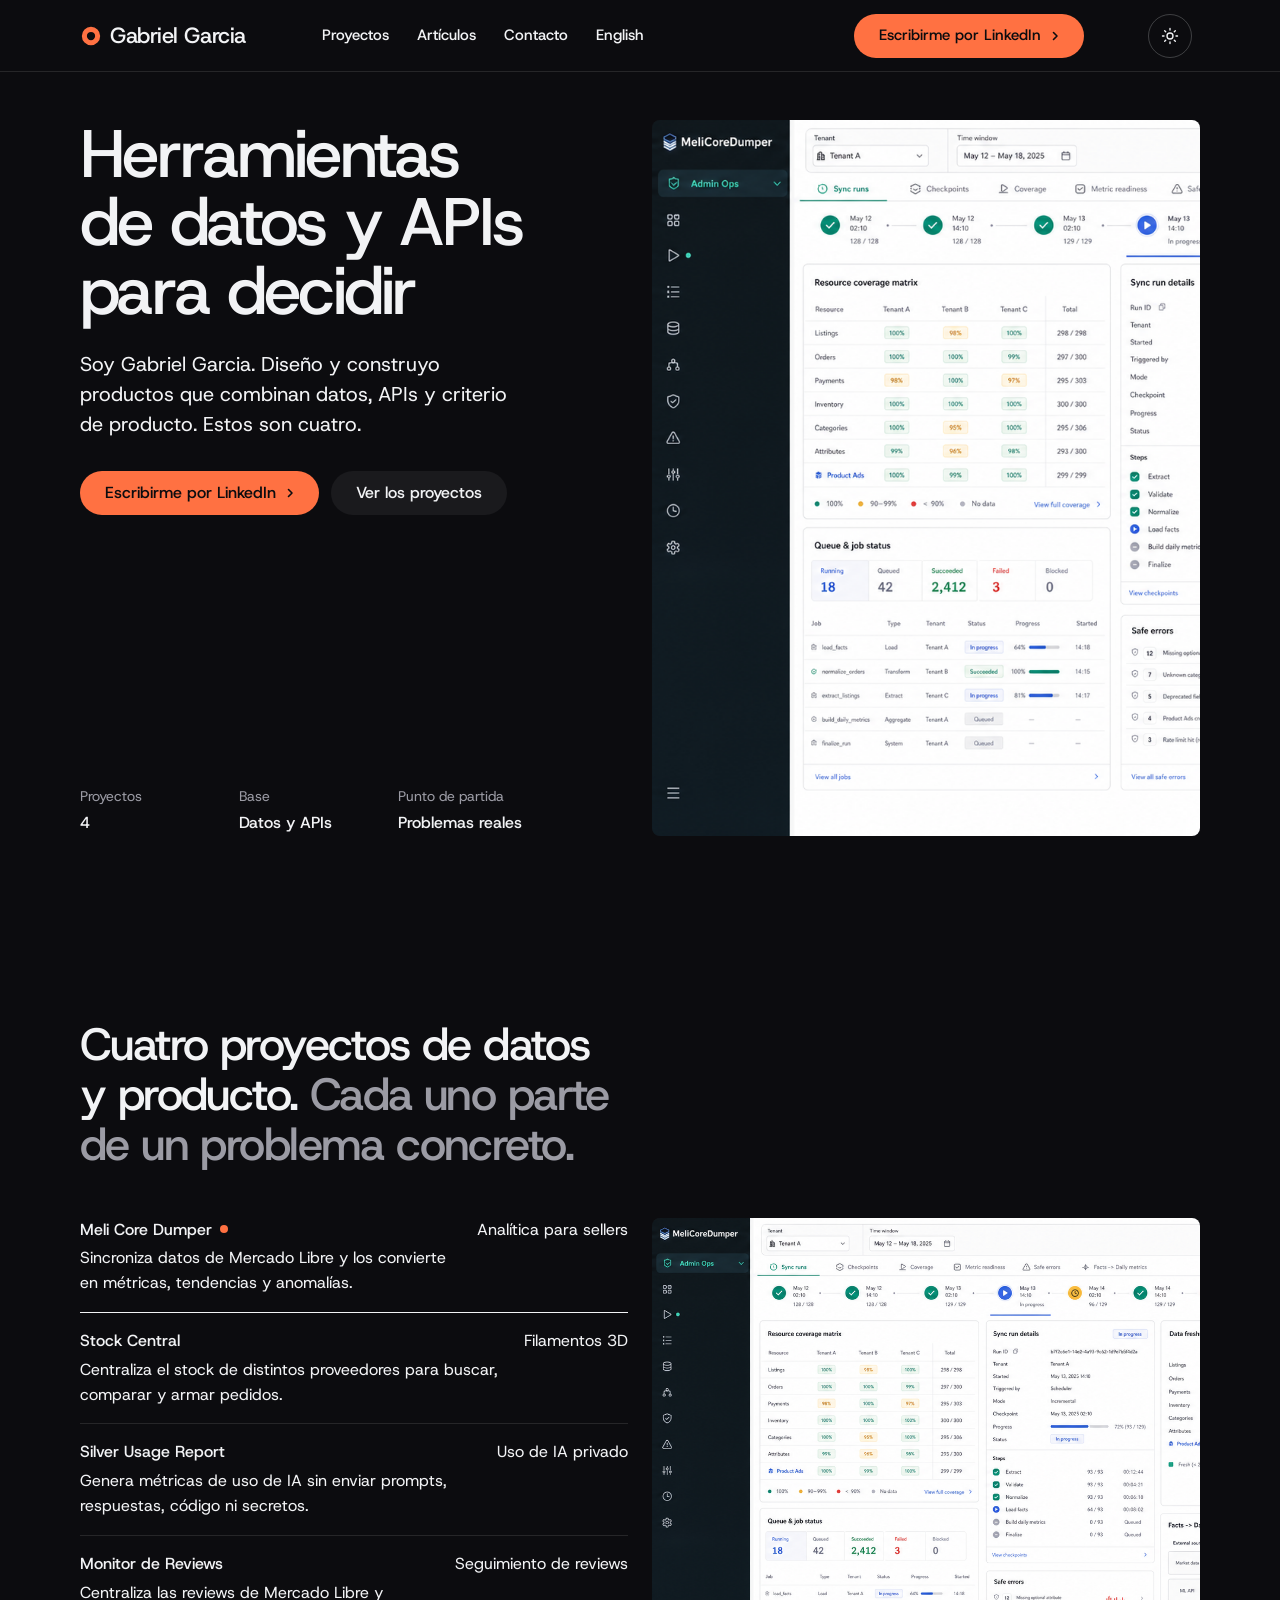
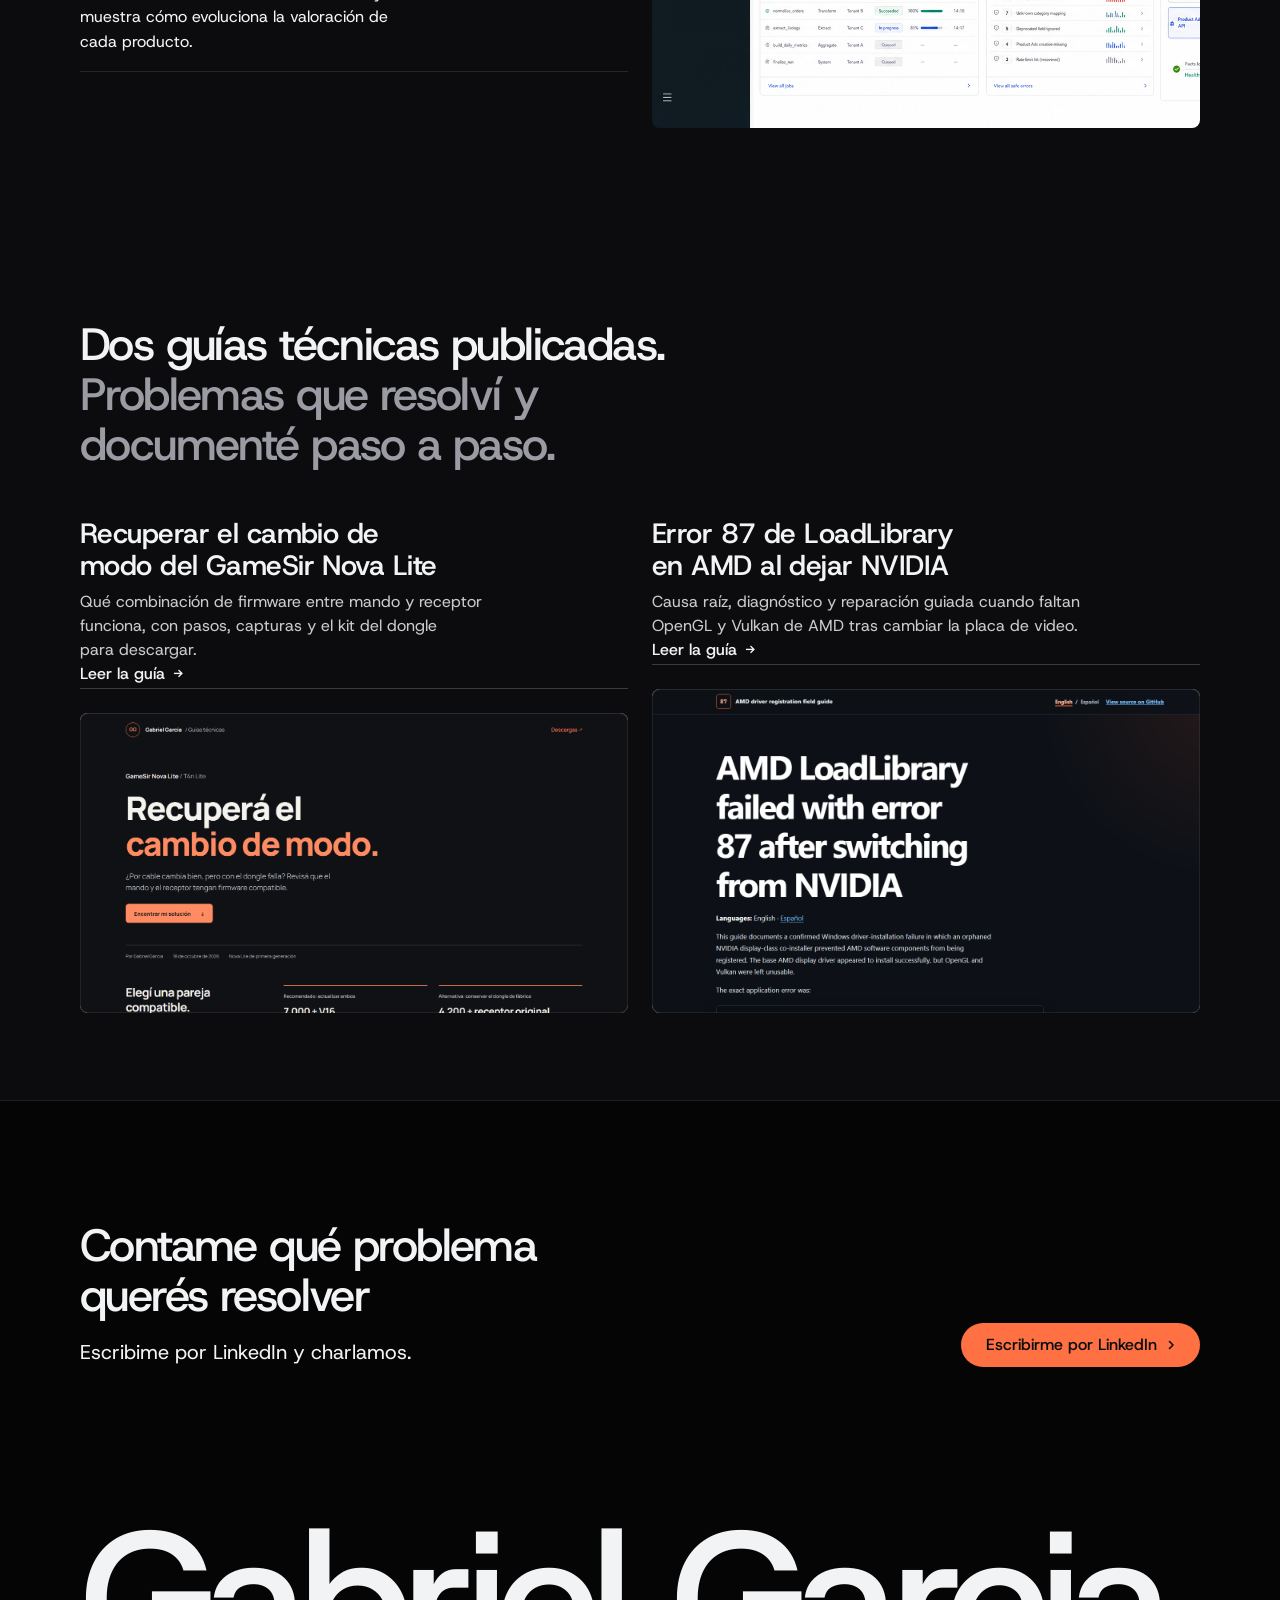
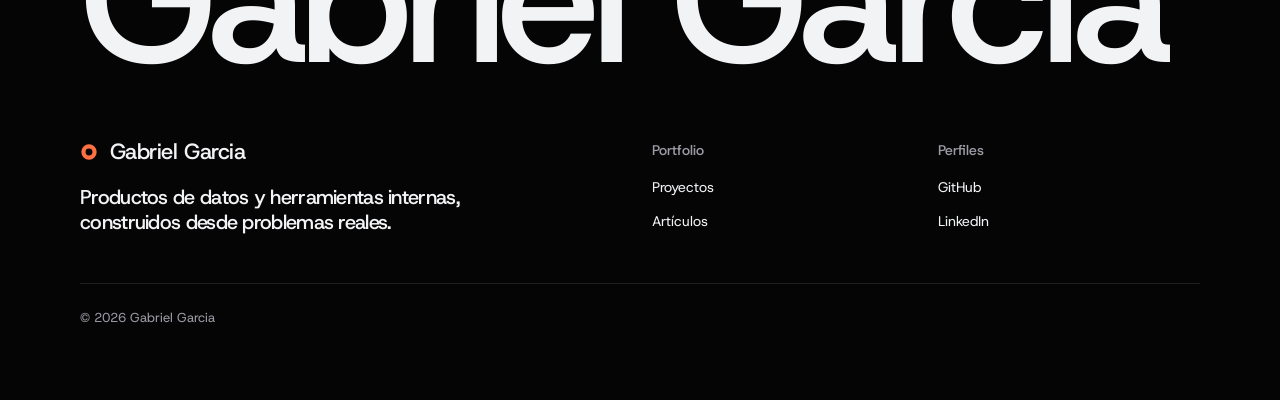
==== commit 7f819bfa: "feat: dark/light theme toggle (dark default, cream light) Co-Authored-By: Claude Sonnet 5.5 <noreply" ====
--- a/index.html
+++ b/index.html
@@ -25,6 +25,7 @@
 <link rel="stylesheet" href="assets/kit/backgrounds/backgrounds.css">
 <link rel="stylesheet" href="assets/kit/layout/layout.css">
 <link rel="stylesheet" href="assets/kit/icons/icon.css">
+<script>try{if(localStorage.getItem('theme')==='light'){document.documentElement.dataset.theme='light'}}catch(e){}</script>
 <style>
 :root {
   /* Paleta oscura del portfolio actual (#0c0c0f + naranja #ff7142), con texto blanco frío en lugar del crema #f3f0e8 */
@@ -39,13 +40,24 @@
   --display-tracking: -0.035em;
   --display-tracking-xl: -0.04em;
 }
+/* Modo claro: el crema de antes (#f3f0e8). Oscuro es el predeterminado. El pie sigue oscuro en ambos modos. */
+html[data-theme="light"] {
+  --p-bg: #f3f0e8; --p-surface: #e9e5da; --p-ink: #0c0c0f; --p-muted: #5d5d66;
+  --p-accent: #ff7142; --p-accent-ink: #0c0c0f; --p-action: #ff7142; --p-action-ink: #0c0c0f;
+}
+.theme-toggle { display: inline-grid; place-items: center; flex: none; width: 44px; height: 44px; padding: 0; margin-right: var(--s-2);
+  border: 1px solid color-mix(in oklab, var(--ink) 22%, transparent); border-radius: 999px; background: transparent; color: var(--ink); cursor: pointer; }
+.theme-toggle:hover { background: color-mix(in oklab, var(--ink) 8%, transparent); }
+.theme-toggle:focus-visible { outline: 2px solid var(--action); outline-offset: 2px; }
+html[data-theme="light"] .theme-toggle .i-sun, html:not([data-theme="light"]) .theme-toggle .i-moon { display: none; }
 .frame__img { object-position: top left; }
 #articulos .panel { --p-h: 300px; }
 #articulos h3 { font-size: 28px; line-height: 1.15; letter-spacing: -0.02em; }
 @media (max-width: 639px) { #articulos h3 { font-size: 24px; } }
 @media (max-width: 639px) {
   .nav:not(.is-open) .nav__actions { display: none; }
-  .nav:not(.is-open) .nav__actions + .nav__toggle { margin-left: auto; }
+  .theme-toggle { margin-left: auto; margin-right: var(--s-2); }
+  .nav:not(.is-open) .nav__actions + .nav__toggle { margin-left: 0; }
   .close__word { font-size: 11vw; }
 }
 @media (max-width: 1279px) and (min-width: 640px) {
@@ -69,6 +81,10 @@
     <div class="nav__actions">
       <a class="btn btn--primary" href="https://www.linkedin.com/in/gabrielalejandrogarcia/" rel="noreferrer">Escribirme por LinkedIn</a>
     </div>
+    <button class="theme-toggle" type="button" data-theme-toggle data-label-light="Cambiar a modo claro" data-label-dark="Cambiar a modo oscuro" aria-label="Cambiar a modo claro" title="Cambiar a modo claro">
+      <svg class="i-sun" width="18" height="18" viewBox="0 0 24 24" aria-hidden="true" fill="none" stroke="currentColor" stroke-width="1.8" stroke-linecap="round"><circle cx="12" cy="12" r="4"/><path d="M12 2v2M12 20v2M4.9 4.9l1.4 1.4M17.7 17.7l1.4 1.4M2 12h2M20 12h2M4.9 19.1l1.4-1.4M17.7 6.3l1.4-1.4"/></svg>
+      <svg class="i-moon" width="18" height="18" viewBox="0 0 24 24" aria-hidden="true" fill="none" stroke="currentColor" stroke-width="1.8" stroke-linecap="round" stroke-linejoin="round"><path d="M20 14.5A8 8 0 0 1 9.5 4 8 8 0 1 0 20 14.5z"/></svg>
+    </button>
     <button class="nav__toggle" type="button" aria-expanded="false" aria-label="Menú">
       <svg width="18" height="18" viewBox="0 0 18 18" aria-hidden="true"><path d="M2 5h14M2 13h14" stroke="currentColor" stroke-width="1.6" stroke-linecap="round"/></svg>
     </button>
@@ -197,5 +213,24 @@
 <script type="module" src="assets/kit/system.js"></script>
 <script type="module" src="assets/kit/motion/motion.js"></script>
 <script type="module" src="assets/kit/layout/layout.js"></script>
+<script>
+(function () {
+  var root = document.documentElement, btn = document.querySelector('[data-theme-toggle]');
+  if (!btn) return;
+  function paint() {
+    var light = root.dataset.theme === 'light';
+    var label = light ? btn.dataset.labelDark : btn.dataset.labelLight;
+    btn.setAttribute('aria-label', label); btn.title = label;
+  }
+  paint();
+  btn.addEventListener('click', function () {
+    var light = root.dataset.theme !== 'light';
+    if (light) root.dataset.theme = 'light'; else delete root.dataset.theme;
+    root.dataset.tone = light ? 'light' : 'dark';
+    try { localStorage.setItem('theme', light ? 'light' : 'dark'); } catch (e) {}
+    paint();
+  });
+})();
+</script>
 </body>
 </html>
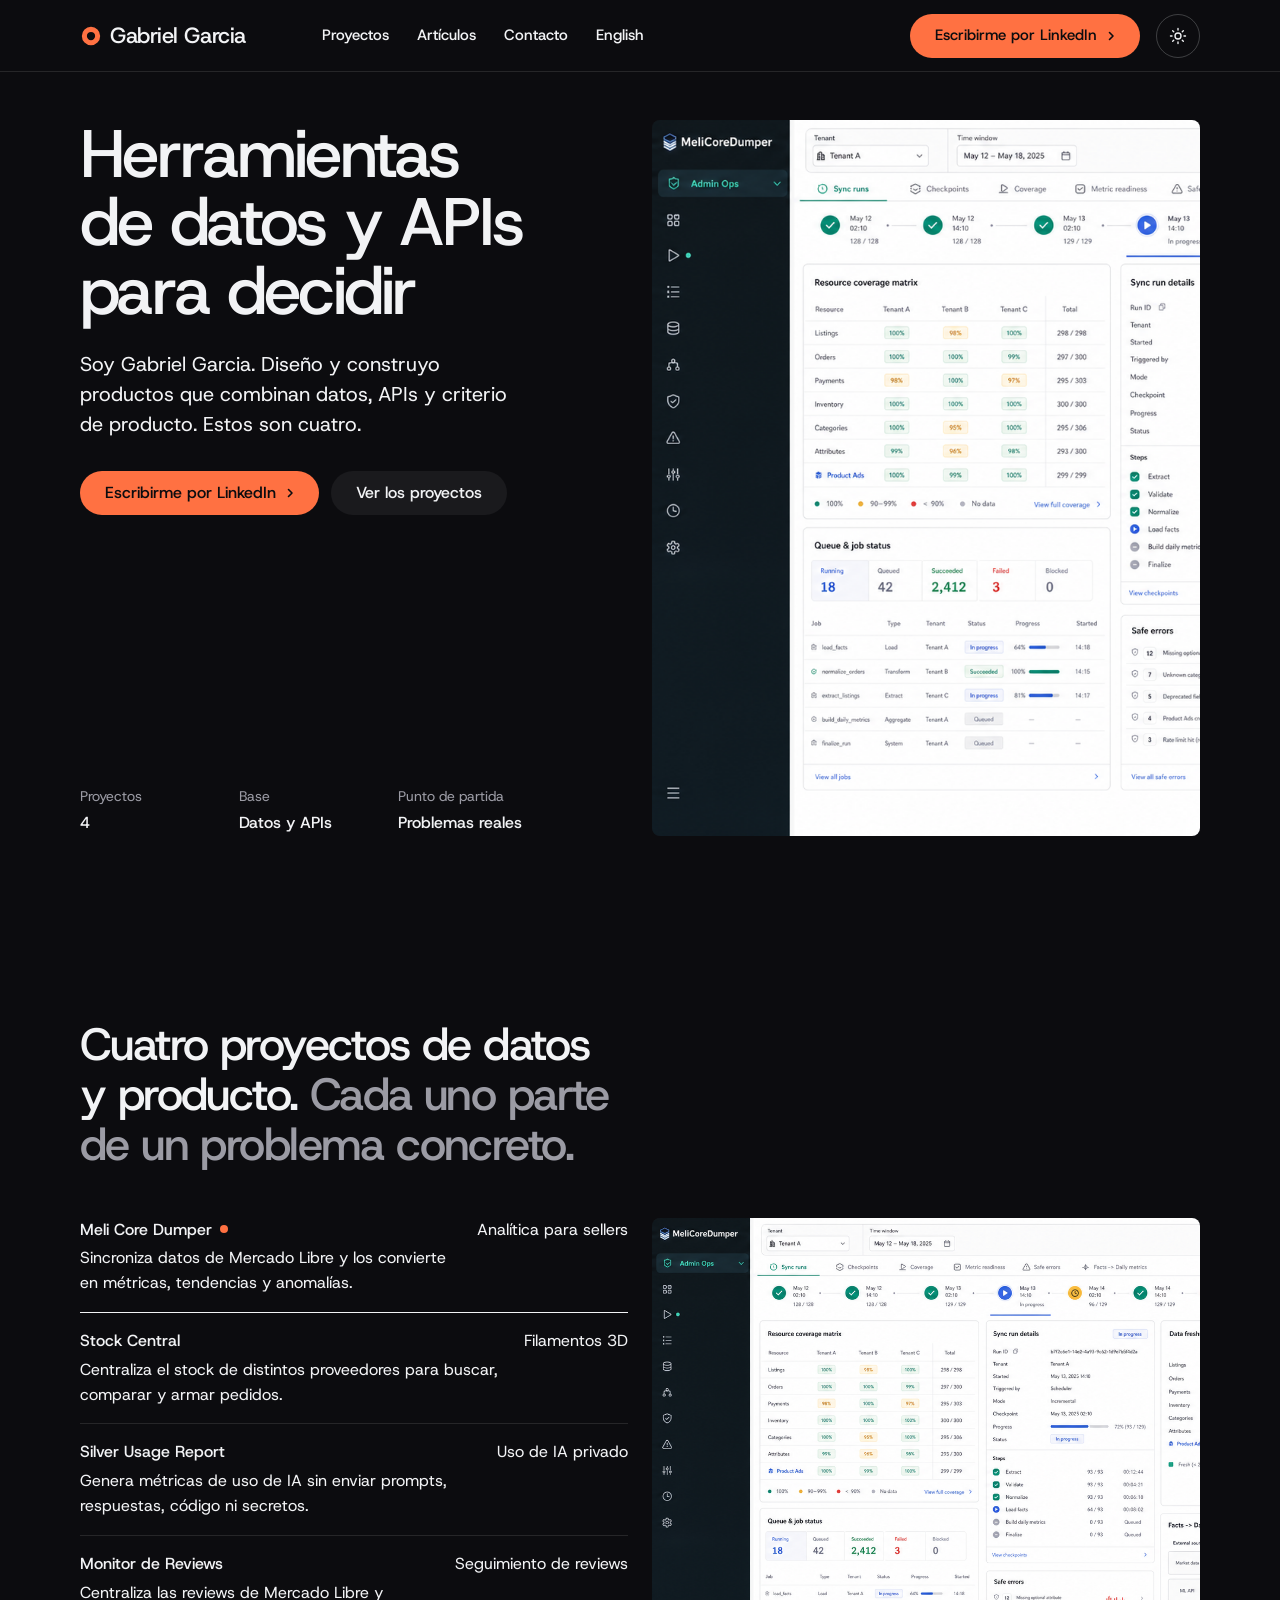
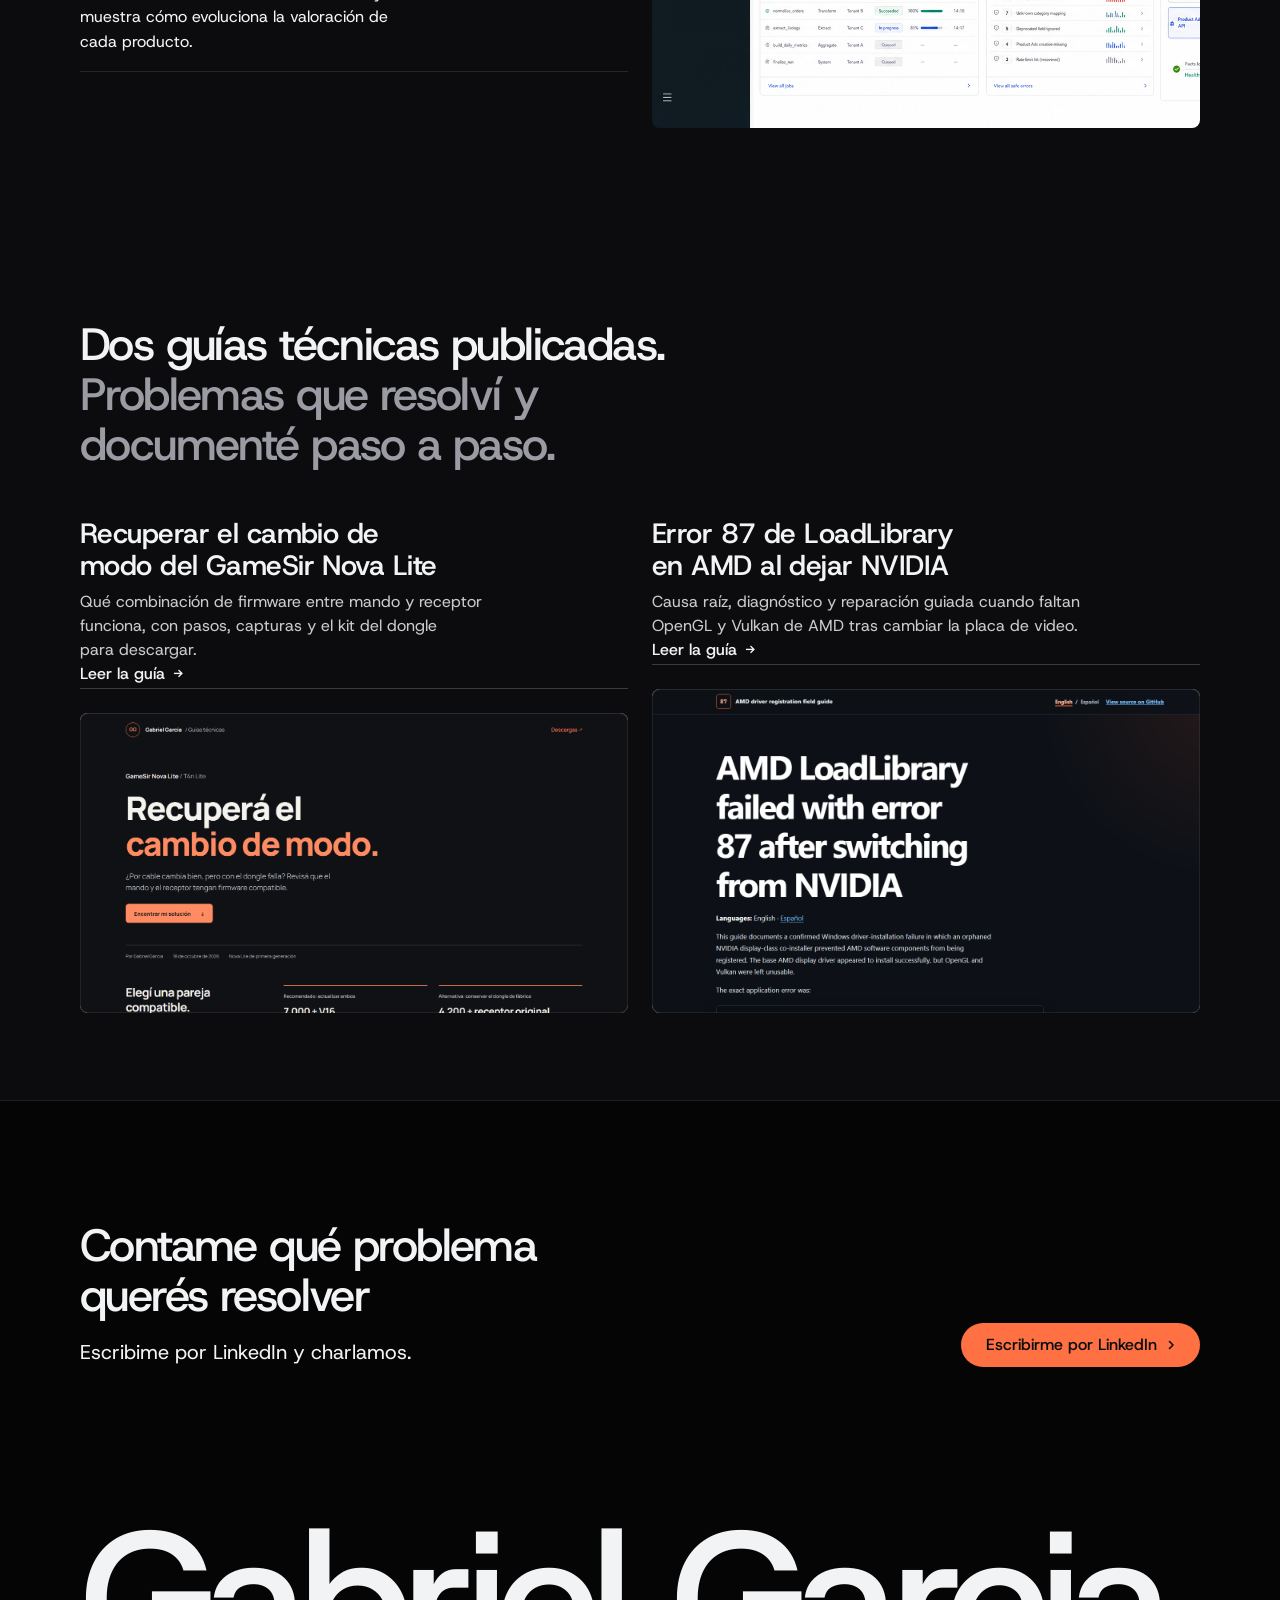
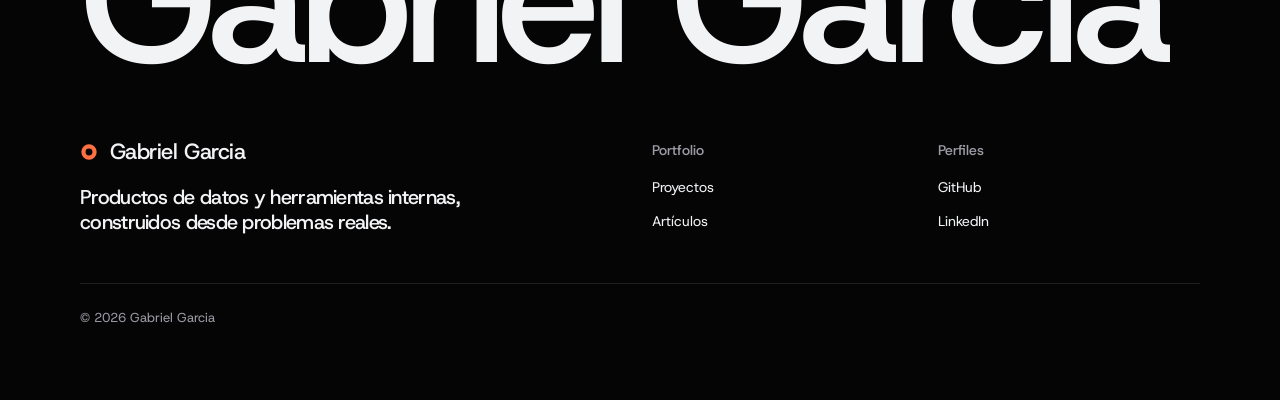
==== commit 7863e32e: "fix: place theme toggle inside nav actions so edges stay aligned Co-Authored-By: Claude Sonnet 5.5 <" ====
--- a/index.html
+++ b/index.html
@@ -45,18 +45,19 @@
   --p-bg: #f3f0e8; --p-surface: #e9e5da; --p-ink: #0c0c0f; --p-muted: #5d5d66;
   --p-accent: #ff7142; --p-accent-ink: #0c0c0f; --p-action: #ff7142; --p-action-ink: #0c0c0f;
 }
-.theme-toggle { display: inline-grid; place-items: center; flex: none; width: 44px; height: 44px; padding: 0; margin-right: var(--s-2);
+.theme-toggle { display: inline-grid; place-items: center; flex: none; width: 44px; height: 44px; padding: 0; margin: 0;
   border: 1px solid color-mix(in oklab, var(--ink) 22%, transparent); border-radius: 999px; background: transparent; color: var(--ink); cursor: pointer; }
 .theme-toggle:hover { background: color-mix(in oklab, var(--ink) 8%, transparent); }
 .theme-toggle:focus-visible { outline: 2px solid var(--action); outline-offset: 2px; }
+.nav:not(.is-open) .nav__actions > .theme-toggle { display: inline-grid; }
 html[data-theme="light"] .theme-toggle .i-sun, html:not([data-theme="light"]) .theme-toggle .i-moon { display: none; }
 .frame__img { object-position: top left; }
 #articulos .panel { --p-h: 300px; }
 #articulos h3 { font-size: 28px; line-height: 1.15; letter-spacing: -0.02em; }
 @media (max-width: 639px) { #articulos h3 { font-size: 24px; } }
 @media (max-width: 639px) {
-  .nav:not(.is-open) .nav__actions { display: none; }
-  .theme-toggle { margin-left: auto; margin-right: var(--s-2); }
+  .nav:not(.is-open) .nav__actions { display: flex; margin-left: auto; }
+  .nav:not(.is-open) .nav__actions .btn { display: none; }
   .nav:not(.is-open) .nav__actions + .nav__toggle { margin-left: 0; }
   .close__word { font-size: 11vw; }
 }
@@ -80,11 +81,11 @@
     </nav>
     <div class="nav__actions">
       <a class="btn btn--primary" href="https://www.linkedin.com/in/gabrielalejandrogarcia/" rel="noreferrer">Escribirme por LinkedIn</a>
-    </div>
-    <button class="theme-toggle" type="button" data-theme-toggle data-label-light="Cambiar a modo claro" data-label-dark="Cambiar a modo oscuro" aria-label="Cambiar a modo claro" title="Cambiar a modo claro">
-      <svg class="i-sun" width="18" height="18" viewBox="0 0 24 24" aria-hidden="true" fill="none" stroke="currentColor" stroke-width="1.8" stroke-linecap="round"><circle cx="12" cy="12" r="4"/><path d="M12 2v2M12 20v2M4.9 4.9l1.4 1.4M17.7 17.7l1.4 1.4M2 12h2M20 12h2M4.9 19.1l1.4-1.4M17.7 6.3l1.4-1.4"/></svg>
-      <svg class="i-moon" width="18" height="18" viewBox="0 0 24 24" aria-hidden="true" fill="none" stroke="currentColor" stroke-width="1.8" stroke-linecap="round" stroke-linejoin="round"><path d="M20 14.5A8 8 0 0 1 9.5 4 8 8 0 1 0 20 14.5z"/></svg>
-    </button>
+      <button class="theme-toggle" type="button" data-theme-toggle data-label-light="Cambiar a modo claro" data-label-dark="Cambiar a modo oscuro" aria-label="Cambiar a modo claro" title="Cambiar a modo claro">
+        <svg class="i-sun" width="18" height="18" viewBox="0 0 24 24" aria-hidden="true" fill="none" stroke="currentColor" stroke-width="1.8" stroke-linecap="round"><circle cx="12" cy="12" r="4"/><path d="M12 2v2M12 20v2M4.9 4.9l1.4 1.4M17.7 17.7l1.4 1.4M2 12h2M20 12h2M4.9 19.1l1.4-1.4M17.7 6.3l1.4-1.4"/></svg>
+        <svg class="i-moon" width="18" height="18" viewBox="0 0 24 24" aria-hidden="true" fill="none" stroke="currentColor" stroke-width="1.8" stroke-linecap="round" stroke-linejoin="round"><path d="M20 14.5A8 8 0 0 1 9.5 4 8 8 0 1 0 20 14.5z"/></svg>
+      </button>
+    </div>
     <button class="nav__toggle" type="button" aria-expanded="false" aria-label="Menú">
       <svg width="18" height="18" viewBox="0 0 18 18" aria-hidden="true"><path d="M2 5h14M2 13h14" stroke="currentColor" stroke-width="1.6" stroke-linecap="round"/></svg>
     </button>
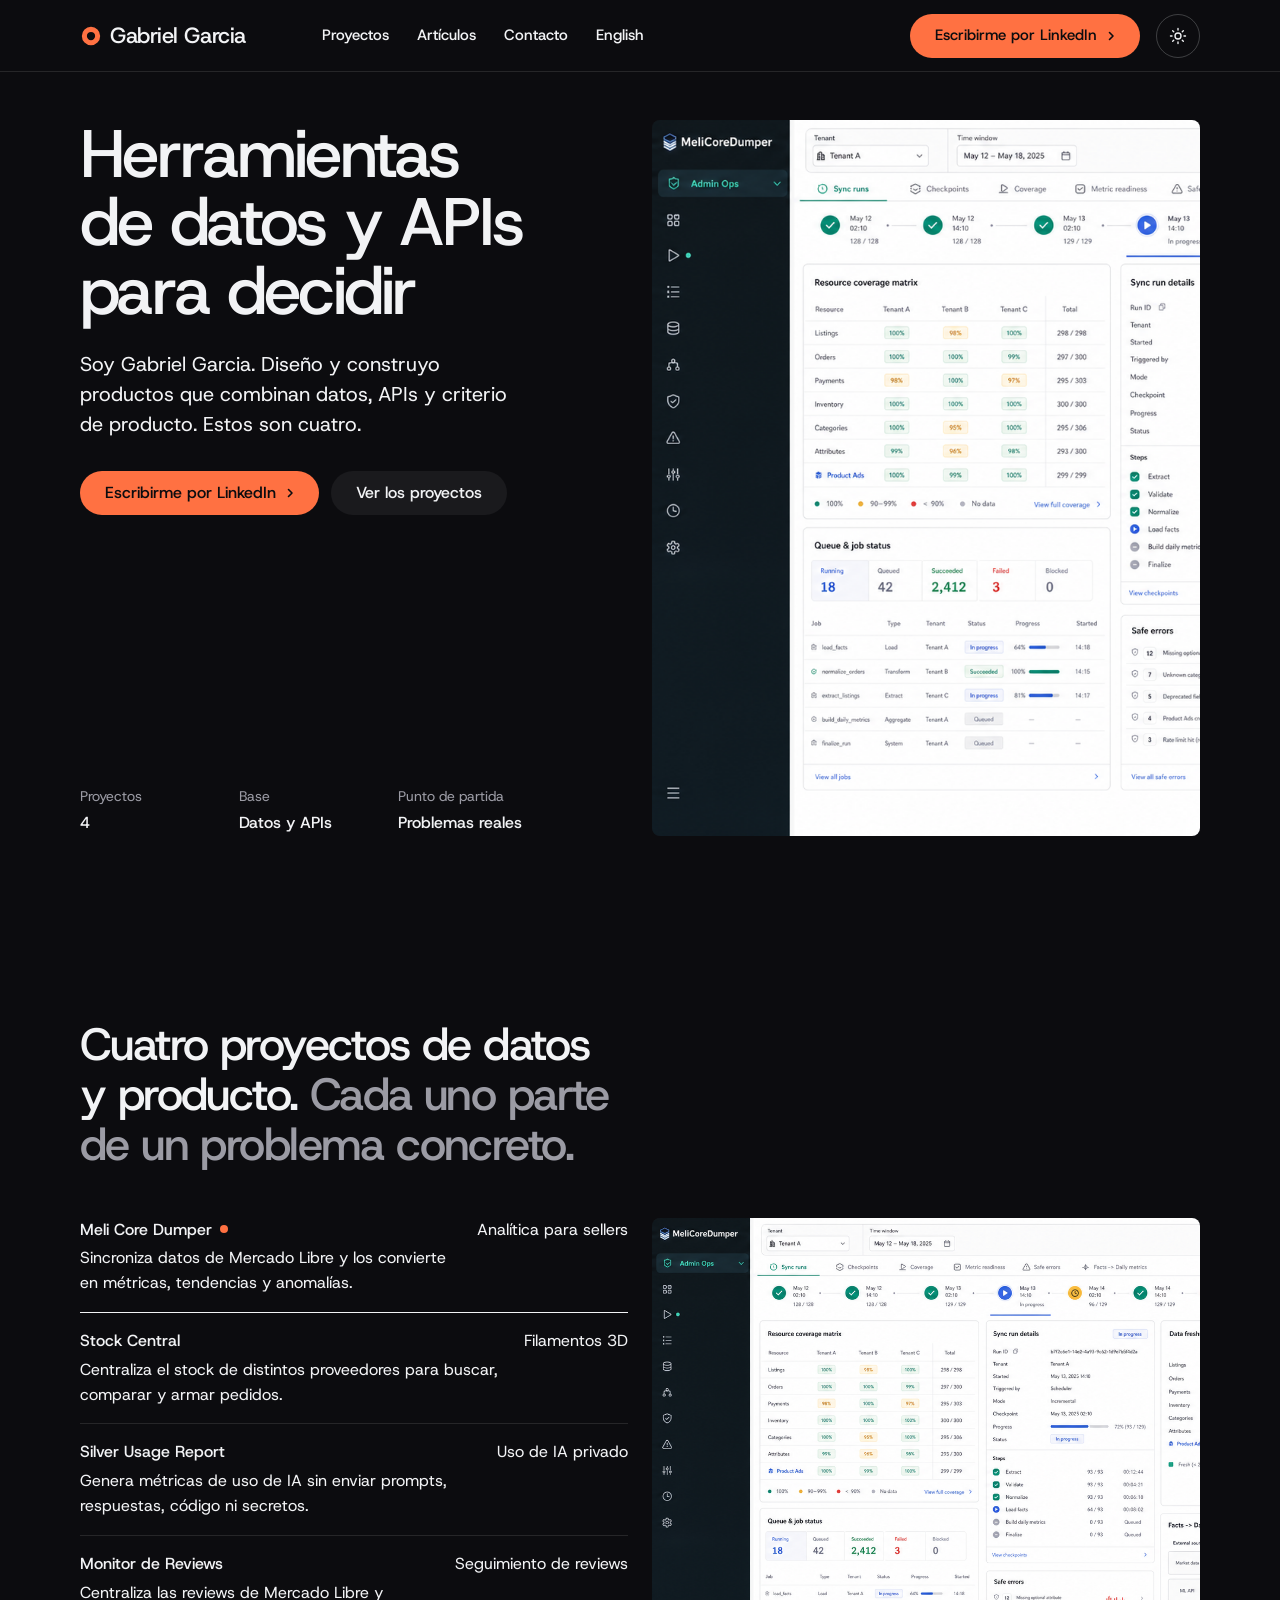
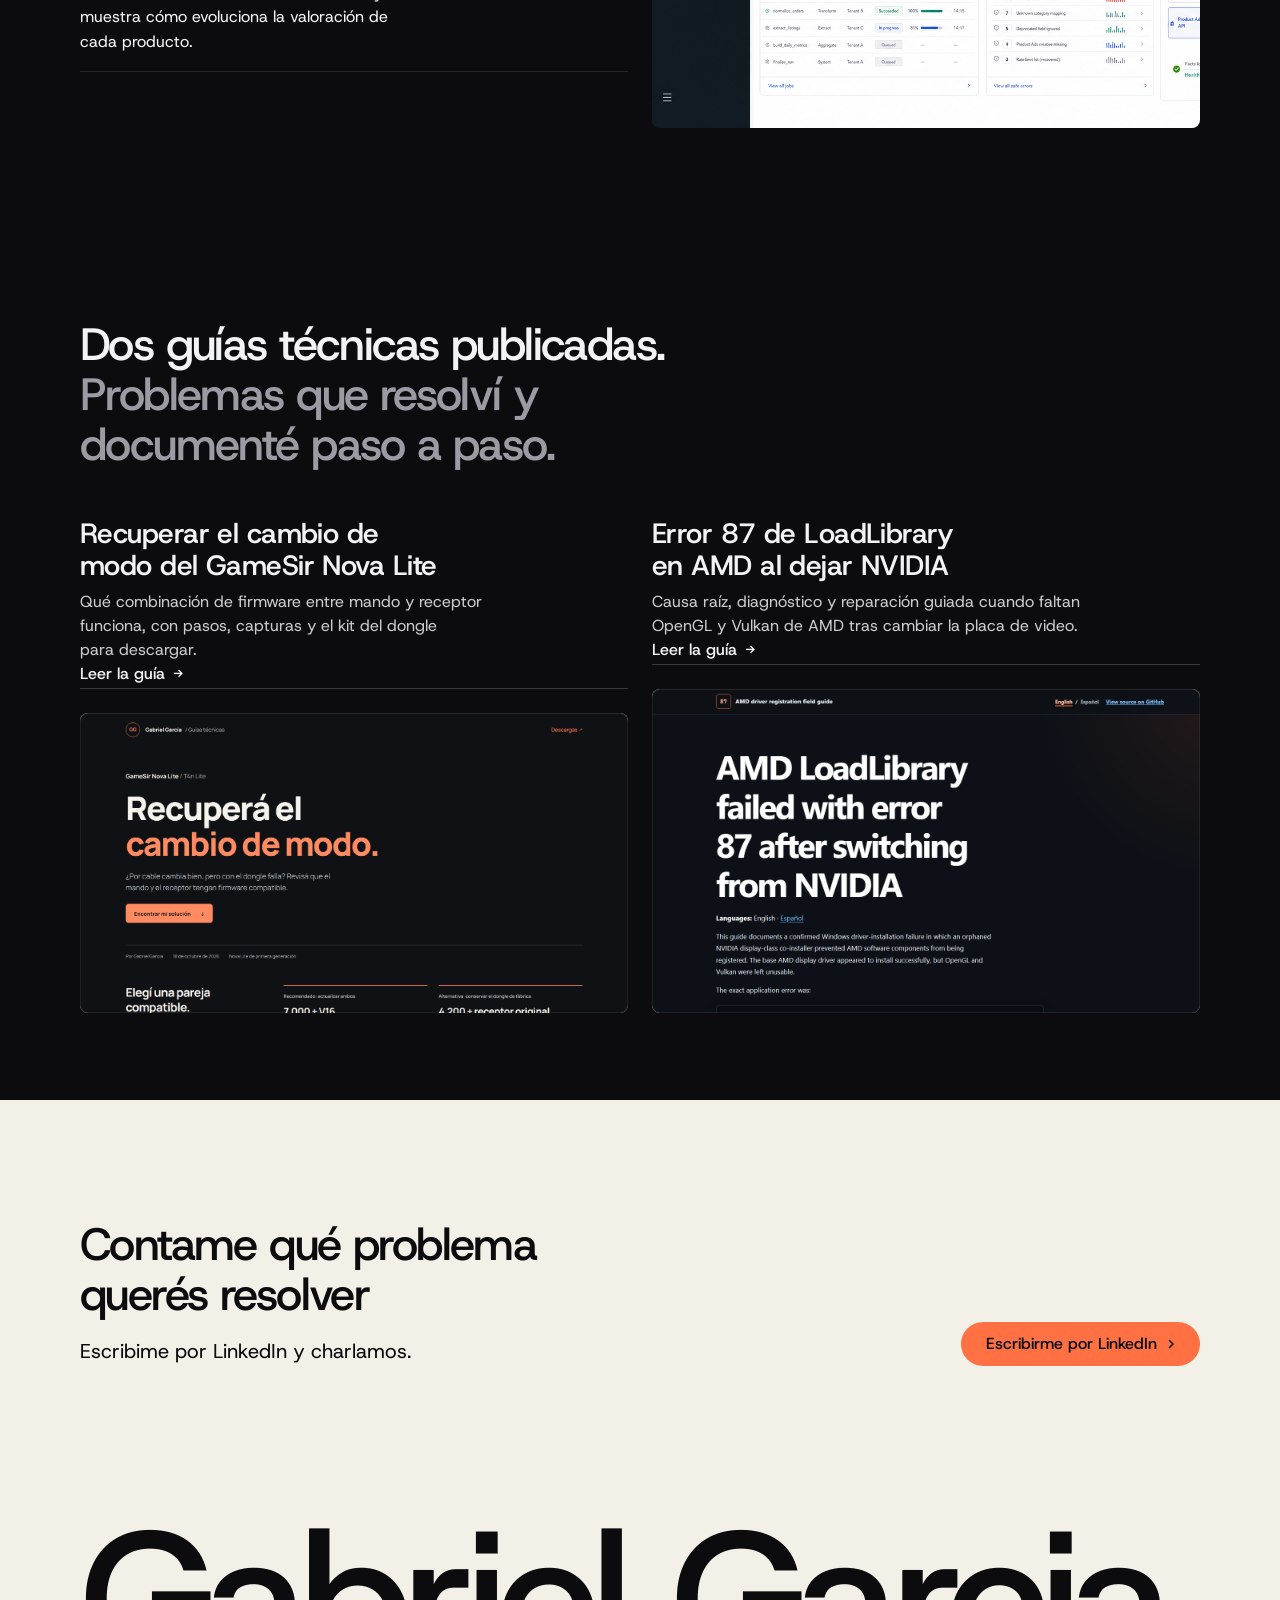
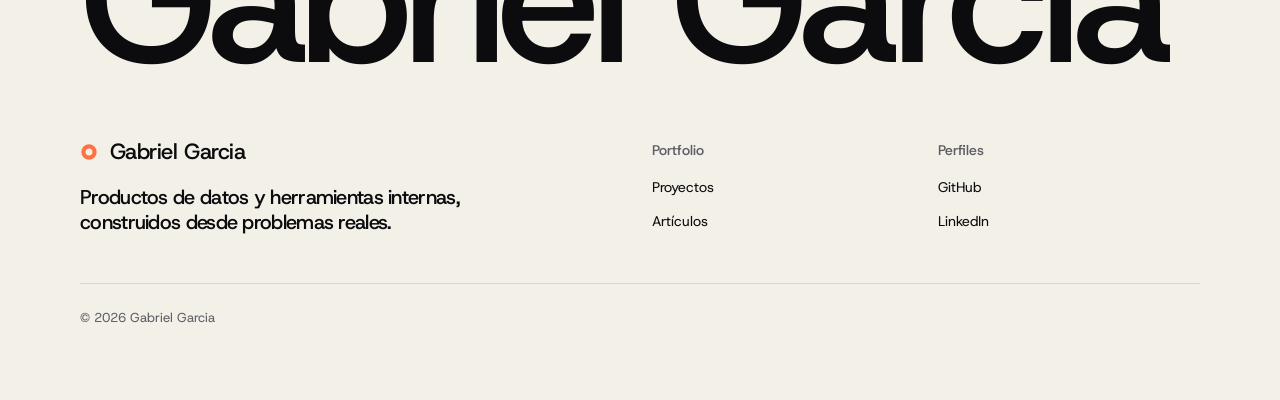
==== commit d15b2d49: "feat: contact band is the inverse of the page tone Co-Authored-By: Claude Sonnet 5.5 <noreply@anthro" ====
--- a/index.html
+++ b/index.html
@@ -31,7 +31,7 @@
   /* Paleta oscura del portfolio actual (#0c0c0f + naranja #ff7142), con texto blanco frío en lugar del crema #f3f0e8 */
   --p-bg: #0c0c0f; --p-surface: #141418; --p-ink: #f2f3f5; --p-muted: #9b9ba4;
   --p-accent: #ff7142; --p-accent-ink: #0c0c0f; --p-action: #ff7142; --p-action-ink: #0c0c0f;
-  --p-inv-bg: #08080a; --p-inv-surface: #0c0c0f; --p-inv-ink: #f2f3f5; --p-inv-muted: #9b9ba4;
+  --p-inv-bg: #f3f0e8; --p-inv-surface: #e9e5da; --p-inv-ink: #0c0c0f; --p-inv-muted: #5d5d66;
   --p-inv-accent: #ff7142; --p-inv-accent-ink: #0c0c0f; --p-inv-action: #ff7142; --p-inv-action-ink: #0c0c0f;
   --font-display: "Host Grotesk", system-ui, sans-serif;
   --font-text: "Host Grotesk", system-ui, sans-serif;
@@ -40,10 +40,11 @@
   --display-tracking: -0.035em;
   --display-tracking-xl: -0.04em;
 }
-/* Modo claro: el crema de antes (#f3f0e8). Oscuro es el predeterminado. El pie sigue oscuro en ambos modos. */
+/* Modo claro: el crema de antes (#f3f0e8). Oscuro es el predeterminado. El pie (contacto) siempre es el inverso de la página: crema en oscuro, oscuro en claro. */
 html[data-theme="light"] {
   --p-bg: #f3f0e8; --p-surface: #e9e5da; --p-ink: #0c0c0f; --p-muted: #5d5d66;
   --p-accent: #ff7142; --p-accent-ink: #0c0c0f; --p-action: #ff7142; --p-action-ink: #0c0c0f;
+  --p-inv-bg: #0c0c0f; --p-inv-surface: #141418; --p-inv-ink: #f2f3f5; --p-inv-muted: #9b9ba4;
 }
 .theme-toggle { display: inline-grid; place-items: center; flex: none; width: 44px; height: 44px; padding: 0; margin: 0;
   border: 1px solid color-mix(in oklab, var(--ink) 22%, transparent); border-radius: 999px; background: transparent; color: var(--ink); cursor: pointer; }
@@ -183,7 +184,7 @@
 
 </main>
 
-<footer class="footer closing footer--dark ground-inverse" id="contact" aria-labelledby="close-h">
+<footer class="footer closing ground-inverse" id="contact" aria-labelledby="close-h">
   <div class="wrap">
     <div class="closing__cta close--word">
       <div class="section-head--split">
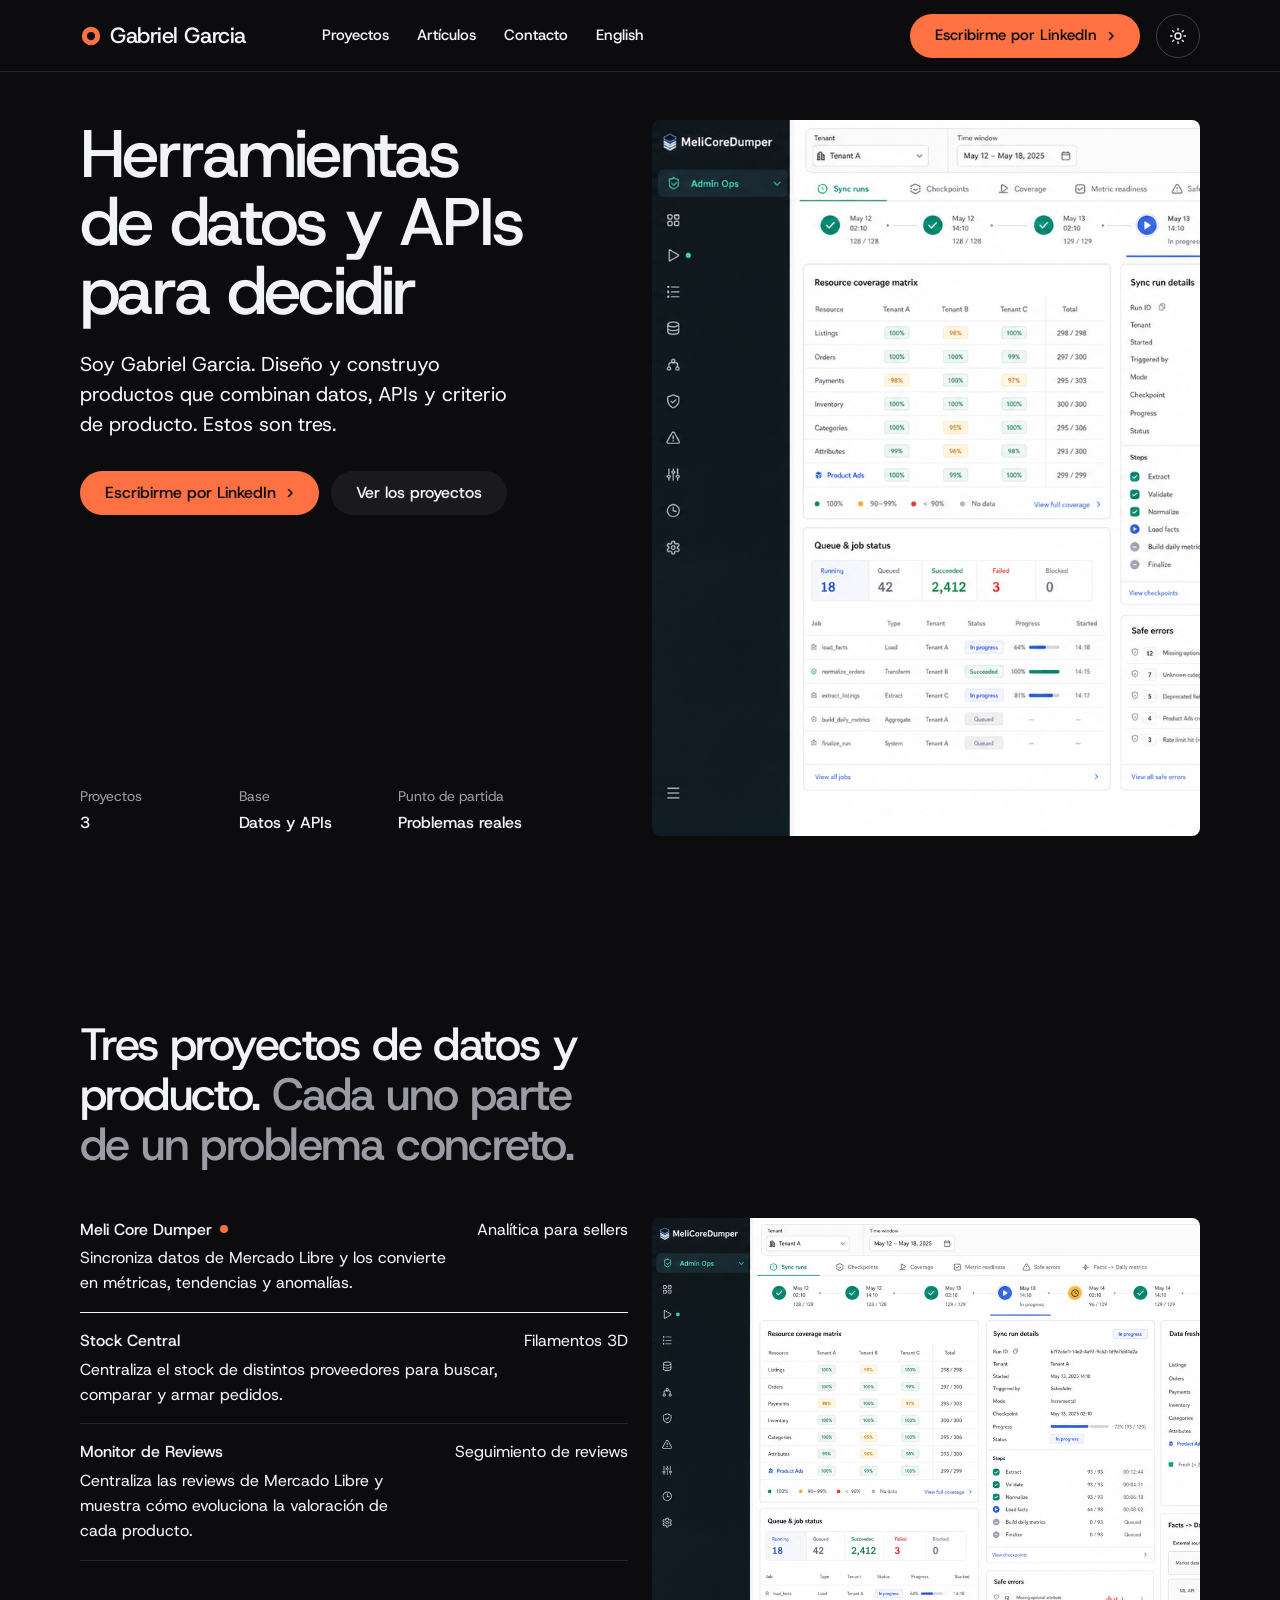
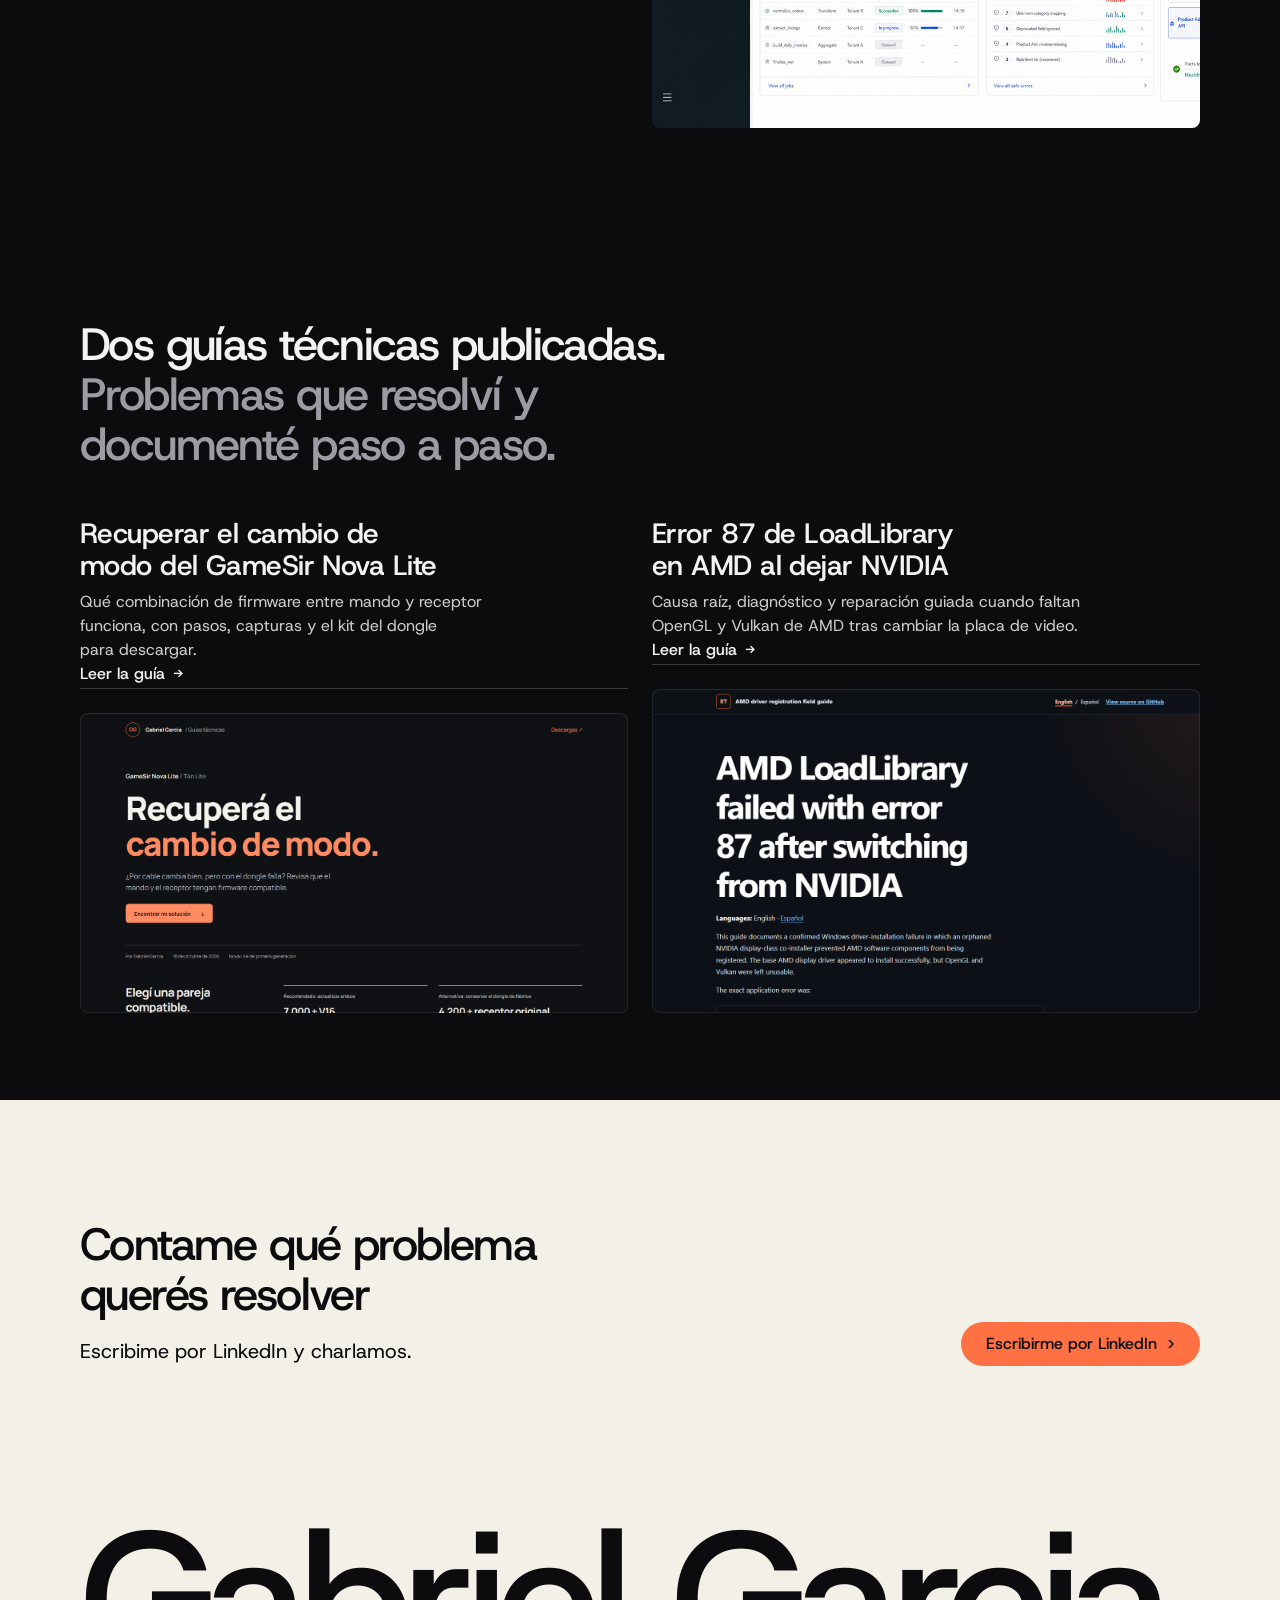
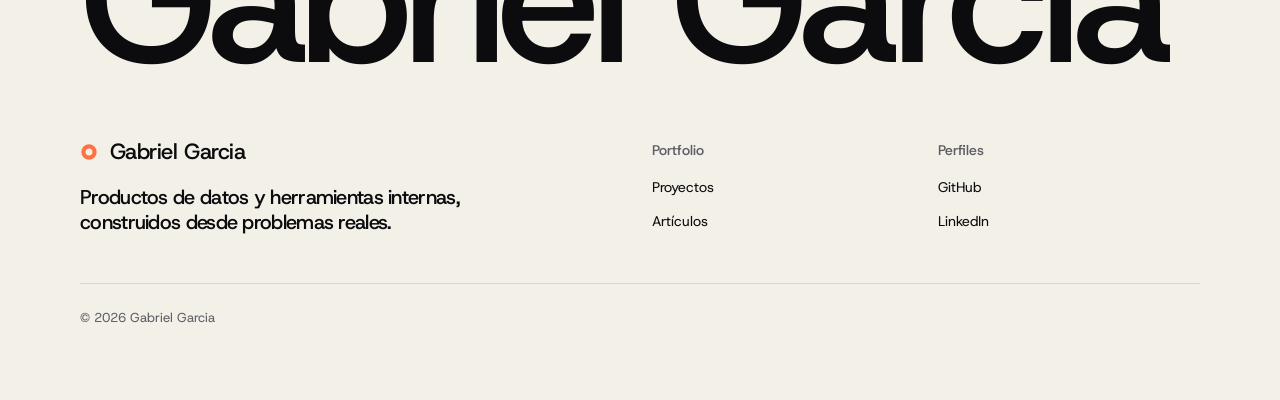
==== commit 054d0bfe: "feat: restyle project pages (es + en) with diagrams and tool icons; remove Silver Usage Report Co-Au" ====
--- a/index.html
+++ b/index.html
@@ -9,7 +9,7 @@
 <meta charset="utf-8">
 <meta name="viewport" content="width=device-width, initial-scale=1, viewport-fit=cover">
 <title>Gabriel Garcia | Herramientas de datos y APIs</title>
-<meta name="description" content="Portfolio de Gabriel Garcia: cuatro productos de datos construidos desde problemas reales, con decisiones de producto, APIs y sistemas operables.">
+<meta name="description" content="Portfolio de Gabriel Garcia: tres productos de datos construidos desde problemas reales, con decisiones de producto, APIs y sistemas operables.">
 <link rel="canonical" href="https://zogar89.github.io/Portfolio/">
 <link rel="alternate" hreflang="es" href="https://zogar89.github.io/Portfolio/">
 <link rel="alternate" hreflang="en" href="https://zogar89.github.io/Portfolio/en/">
@@ -39,11 +39,13 @@
   --display-weight: 500;
   --display-tracking: -0.035em;
   --display-tracking-xl: -0.04em;
+  --ground-bg: #1a1a1f; --ground-surface: #23232a; --ground-ink: #f2f3f5; --ground-muted: #9b9ba4; --ground-accent: #ff7142;
 }
 /* Modo claro: el crema de antes (#f3f0e8). Oscuro es el predeterminado. El pie (contacto) siempre es el inverso de la página: crema en oscuro, oscuro en claro. */
 html[data-theme="light"] {
   --p-bg: #f3f0e8; --p-surface: #e9e5da; --p-ink: #0c0c0f; --p-muted: #5d5d66;
   --p-accent: #ff7142; --p-accent-ink: #0c0c0f; --p-action: #ff7142; --p-action-ink: #0c0c0f;
+  --ground-bg: #dedad0; --ground-surface: #ebe7dd; --ground-ink: #0c0c0f; --ground-muted: #5d5d66; --ground-accent: #ff7142;
   --p-inv-bg: #0c0c0f; --p-inv-surface: #141418; --p-inv-ink: #f2f3f5; --p-inv-muted: #9b9ba4;
 }
 .theme-toggle { display: inline-grid; place-items: center; flex: none; width: 44px; height: 44px; padding: 0; margin: 0;
@@ -100,13 +102,13 @@
       <div class="hero-text grid hero-split">
         <div class="hero-copy span-5">
           <h1 id="hero-h">Herramientas de datos y APIs para decidir</h1>
-          <p class="t-lead">Soy Gabriel Garcia. Diseño y construyo productos que combinan datos, APIs y criterio de producto. Estos son cuatro.</p>
+          <p class="t-lead">Soy Gabriel Garcia. Diseño y construyo productos que combinan datos, APIs y criterio de producto. Estos son tres.</p>
           <div class="btn-row">
             <a class="btn btn--primary" href="https://www.linkedin.com/in/gabrielalejandrogarcia/" rel="noreferrer">Escribirme por LinkedIn<svg class="m-arrow" viewBox="0 0 12 12" aria-hidden="true"><path class="m-arrow__stem" d="M1 6h8"/><path class="m-arrow__head" d="M4.5 2.5 8 6l-3.5 3.5"/></svg></a>
             <a class="btn btn--secondary" href="#proyectos">Ver los proyectos</a>
           </div>
           <dl class="hero-facts">
-            <div><dt>Proyectos</dt><dd>4</dd></div>
+            <div><dt>Proyectos</dt><dd>3</dd></div>
             <div><dt>Base</dt><dd>Datos y APIs</dd></div>
             <div><dt>Punto de partida</dt><dd>Problemas reales</dd></div>
           </dl>
@@ -121,7 +123,7 @@
   <section class="section" id="proyectos" aria-labelledby="proyectos-h" style="--hm: 2">
     <div class="wrap">
       <div class="section-head">
-        <h2 id="proyectos-h">Cuatro proyectos de datos y producto. <span class="muted">Cada uno parte de un problema concreto.</span></h2>
+        <h2 id="proyectos-h">Tres proyectos de datos y producto. <span class="muted">Cada uno parte de un problema concreto.</span></h2>
       </div>
       <div class="grid grid--top fill" data-peek>
         <ul class="rows span-6">
@@ -135,11 +137,6 @@
             <p>Centraliza el stock de distintos proveedores para buscar, comparar y armar pedidos.</p>
             <span class="rows__value">Filamentos 3D</span>
           </li>
-          <li data-peek-to="silver" tabindex="0">
-            <span class="rows__name"><a href="projects/silver-usage-report/">Silver Usage Report</a></span>
-            <p>Genera métricas de uso de IA sin enviar prompts, respuestas, código ni secretos.</p>
-            <span class="rows__value">Uso de IA privado</span>
-          </li>
           <li data-peek-to="reviews" tabindex="0">
             <span class="rows__name"><a href="projects/monitor-reviews/">Monitor de Reviews</a></span>
             <p>Centraliza las reviews de Mercado Libre y muestra cómo evoluciona la valoración de cada producto.</p>
@@ -149,7 +146,6 @@
         <div class="frame frame--photo frame--fill span-6 start-7">
           <img class="frame__img" data-peek-for="meli" src="assets/projects/meli-core-dumper.png" alt="Panel operativo de Meli Core Dumper" width="1600" height="900">
           <img class="frame__img" data-peek-for="stock" src="assets/projects/stock-central.png" alt="Catálogo público de filamentos de Stock Central" width="1600" height="900" loading="lazy" hidden>
-          <img class="frame__img" data-peek-for="silver" src="assets/projects/silver-usage-report.png" alt="Flujo privado de Silver Usage Report" width="1600" height="900" loading="lazy" hidden>
           <img class="frame__img" data-peek-for="reviews" src="assets/projects/monitor-reviews.png" alt="Panel de Monitor de Reviews con señales operativas" width="1600" height="900" loading="lazy" hidden>
         </div>
       </div>
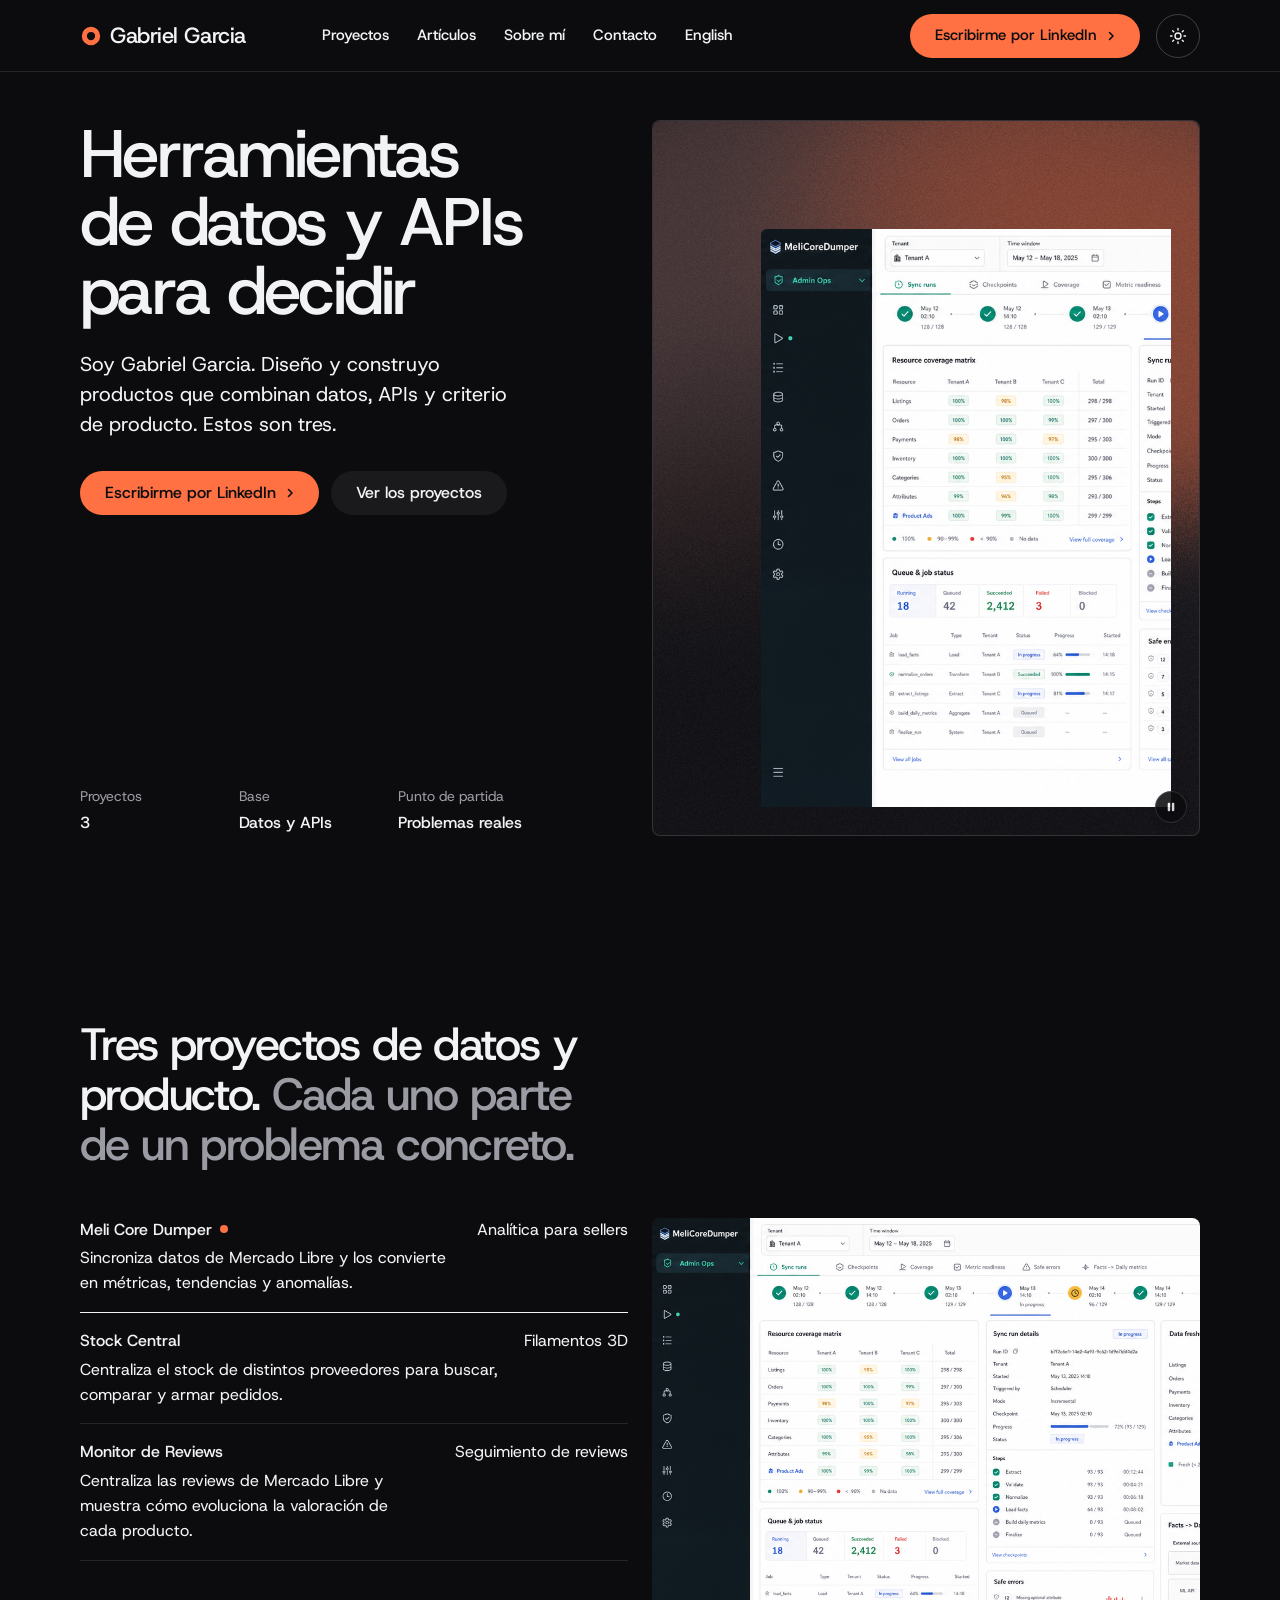
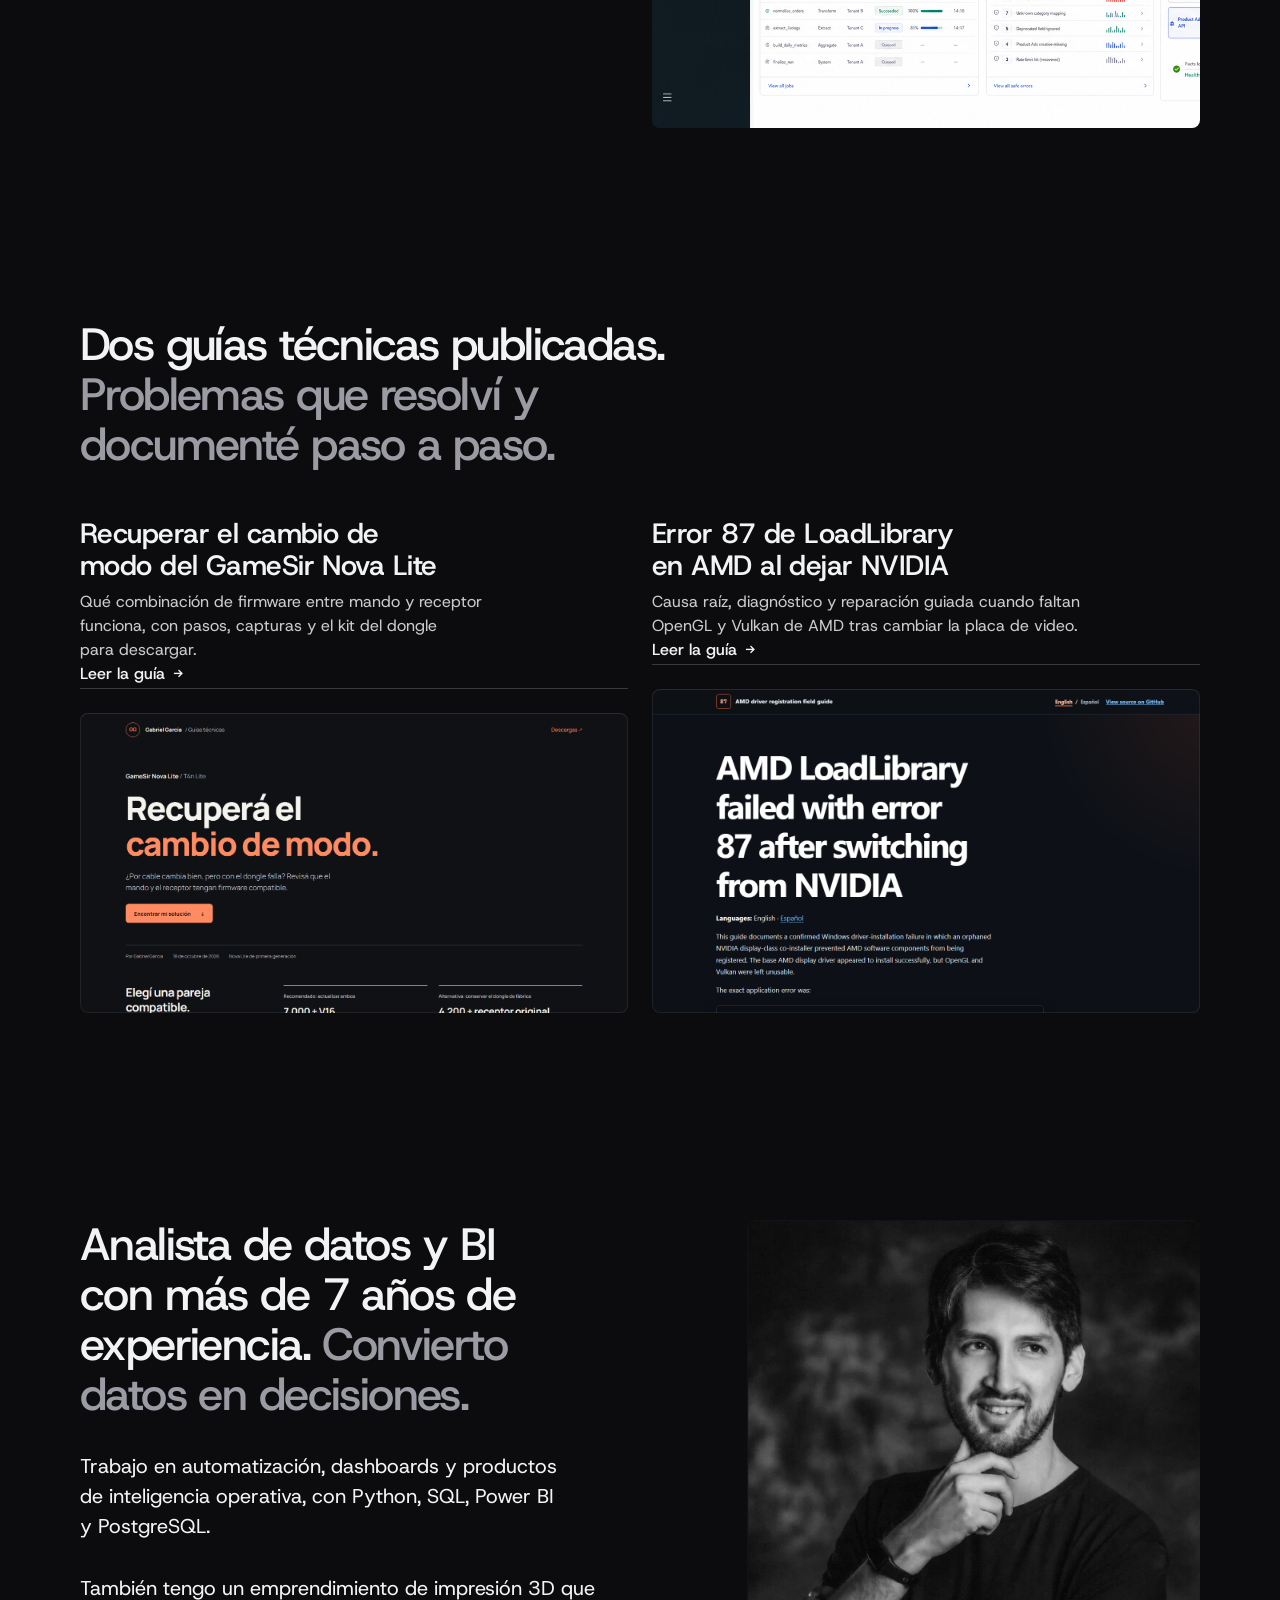
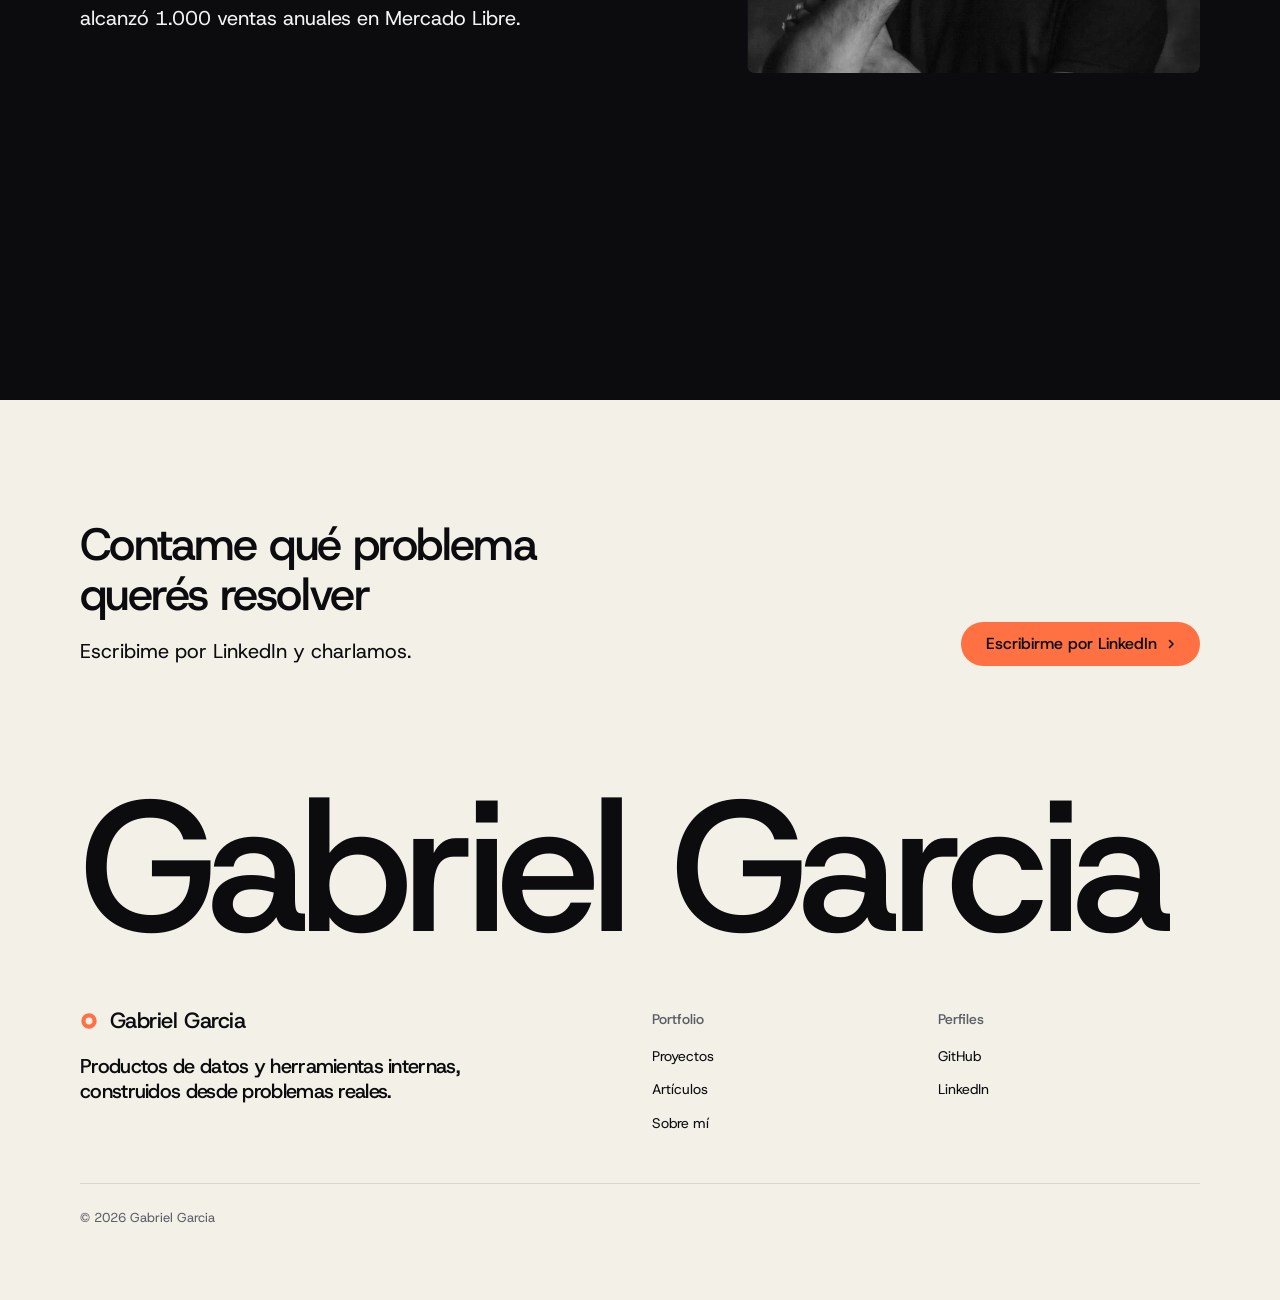
==== commit 62d1cf47: "feat: about section with portrait, hero grain ground, sitemap, trademark note Co-Authored-By: Claude" ====
--- a/index.html
+++ b/index.html
@@ -55,6 +55,11 @@
 .nav:not(.is-open) .nav__actions > .theme-toggle { display: inline-grid; }
 html[data-theme="light"] .theme-toggle .i-sun, html:not([data-theme="light"]) .theme-toggle .i-moon { display: none; }
 .frame__img { object-position: top left; }
+.hero-fx { position: relative; overflow: hidden; }
+.hero-fx__shot { position: absolute; z-index: 1; left: 40px; top: 40px; width: calc(100% - 40px); height: calc(100% - 40px); object-fit: cover; object-position: top left; border-top-left-radius: var(--r-md); }
+@media (max-width: 639px) { .hero-fx__shot { left: 16px; top: 16px; width: calc(100% - 16px); height: calc(100% - 16px); } }
+.about__img { object-position: center 20%; }
+.about__frame { aspect-ratio: 1 / 1; }
 #articulos .panel { --p-h: 300px; }
 #articulos h3 { font-size: 28px; line-height: 1.15; letter-spacing: -0.02em; }
 @media (max-width: 639px) { #articulos h3 { font-size: 24px; } }
@@ -79,6 +84,7 @@
     <nav class="nav__links" aria-label="Principal">
       <div class="nav__item"><a class="nav__link" href="#proyectos">Proyectos</a></div>
       <div class="nav__item"><a class="nav__link" href="#articulos">Artículos</a></div>
+      <div class="nav__item"><a class="nav__link" href="#sobre-mi">Sobre mí</a></div>
       <div class="nav__item"><a class="nav__link" href="#contact">Contacto</a></div>
       <div class="nav__item"><a class="nav__link" href="en/" hreflang="en" lang="en">English</a></div>
     </nav>
@@ -113,8 +119,8 @@
             <div><dt>Punto de partida</dt><dd>Problemas reales</dd></div>
           </dl>
         </div>
-        <div class="hero-visual frame frame--photo span-6 start-7">
-          <img class="frame__img" src="assets/projects/meli-core-dumper.png" alt="Panel de Meli Core Dumper con métricas, tendencias y anomalías de Mercado Libre" width="1600" height="900" fetchpriority="high">
+        <div class="hero-visual frame hero-fx span-6 start-7" data-fx="grain-gradient" data-fx-seed="7">
+          <img class="hero-fx__shot" src="assets/projects/meli-core-dumper.png" alt="Panel de Meli Core Dumper con métricas, tendencias y anomalías de Mercado Libre" width="1600" height="900" fetchpriority="high">
         </div>
       </div>
     </div>
@@ -178,6 +184,21 @@
     </div>
   </section>
 
+  <section class="section" id="sobre-mi" aria-labelledby="sobre-mi-h">
+    <div class="wrap">
+      <div class="grid grid--top">
+        <div class="span-6 stack-6">
+          <h2 id="sobre-mi-h">Analista de datos y BI con más de 7 años de experiencia. <span class="muted">Convierto datos en decisiones.</span></h2>
+          <p class="t-lead">Trabajo en automatización, dashboards y productos de inteligencia operativa, con Python, SQL, Power BI y PostgreSQL.</p>
+          <p class="t-lead">También tengo un emprendimiento de impresión 3D que alcanzó 1.000 ventas anuales en Mercado Libre.</p>
+        </div>
+        <div class="frame frame--photo about__frame span-5 start-8">
+          <img class="frame__img about__img" src="assets/about/gabriel.webp" alt="Retrato de Gabriel Garcia" width="800" height="800" loading="lazy">
+        </div>
+      </div>
+    </div>
+  </section>
+
 </main>
 
 <footer class="footer closing ground-inverse" id="contact" aria-labelledby="close-h">
@@ -198,7 +219,7 @@
           <a class="nav__logo" href="#top"><span class="mark" data-mark="ring" aria-hidden="true"></span>Gabriel Garcia</a>
           <p class="footer__lede">Productos de datos y herramientas internas, construidos desde problemas reales.</p>
         </div>
-        <div class="span-3 footer__col"><h4>Portfolio</h4><ul><li><a href="#proyectos">Proyectos</a></li><li><a href="#articulos">Artículos</a></li></ul></div>
+        <div class="span-3 footer__col"><h4>Portfolio</h4><ul><li><a href="#proyectos">Proyectos</a></li><li><a href="#articulos">Artículos</a></li><li><a href="#sobre-mi">Sobre mí</a></li></ul></div>
         <div class="span-3 footer__col"><h4>Perfiles</h4><ul><li><a href="https://github.com/Zogar89" rel="noreferrer">GitHub</a></li><li><a href="https://www.linkedin.com/in/gabrielalejandrogarcia/" rel="noreferrer">LinkedIn</a></li></ul></div>
       </div>
       <div class="footer__legal">
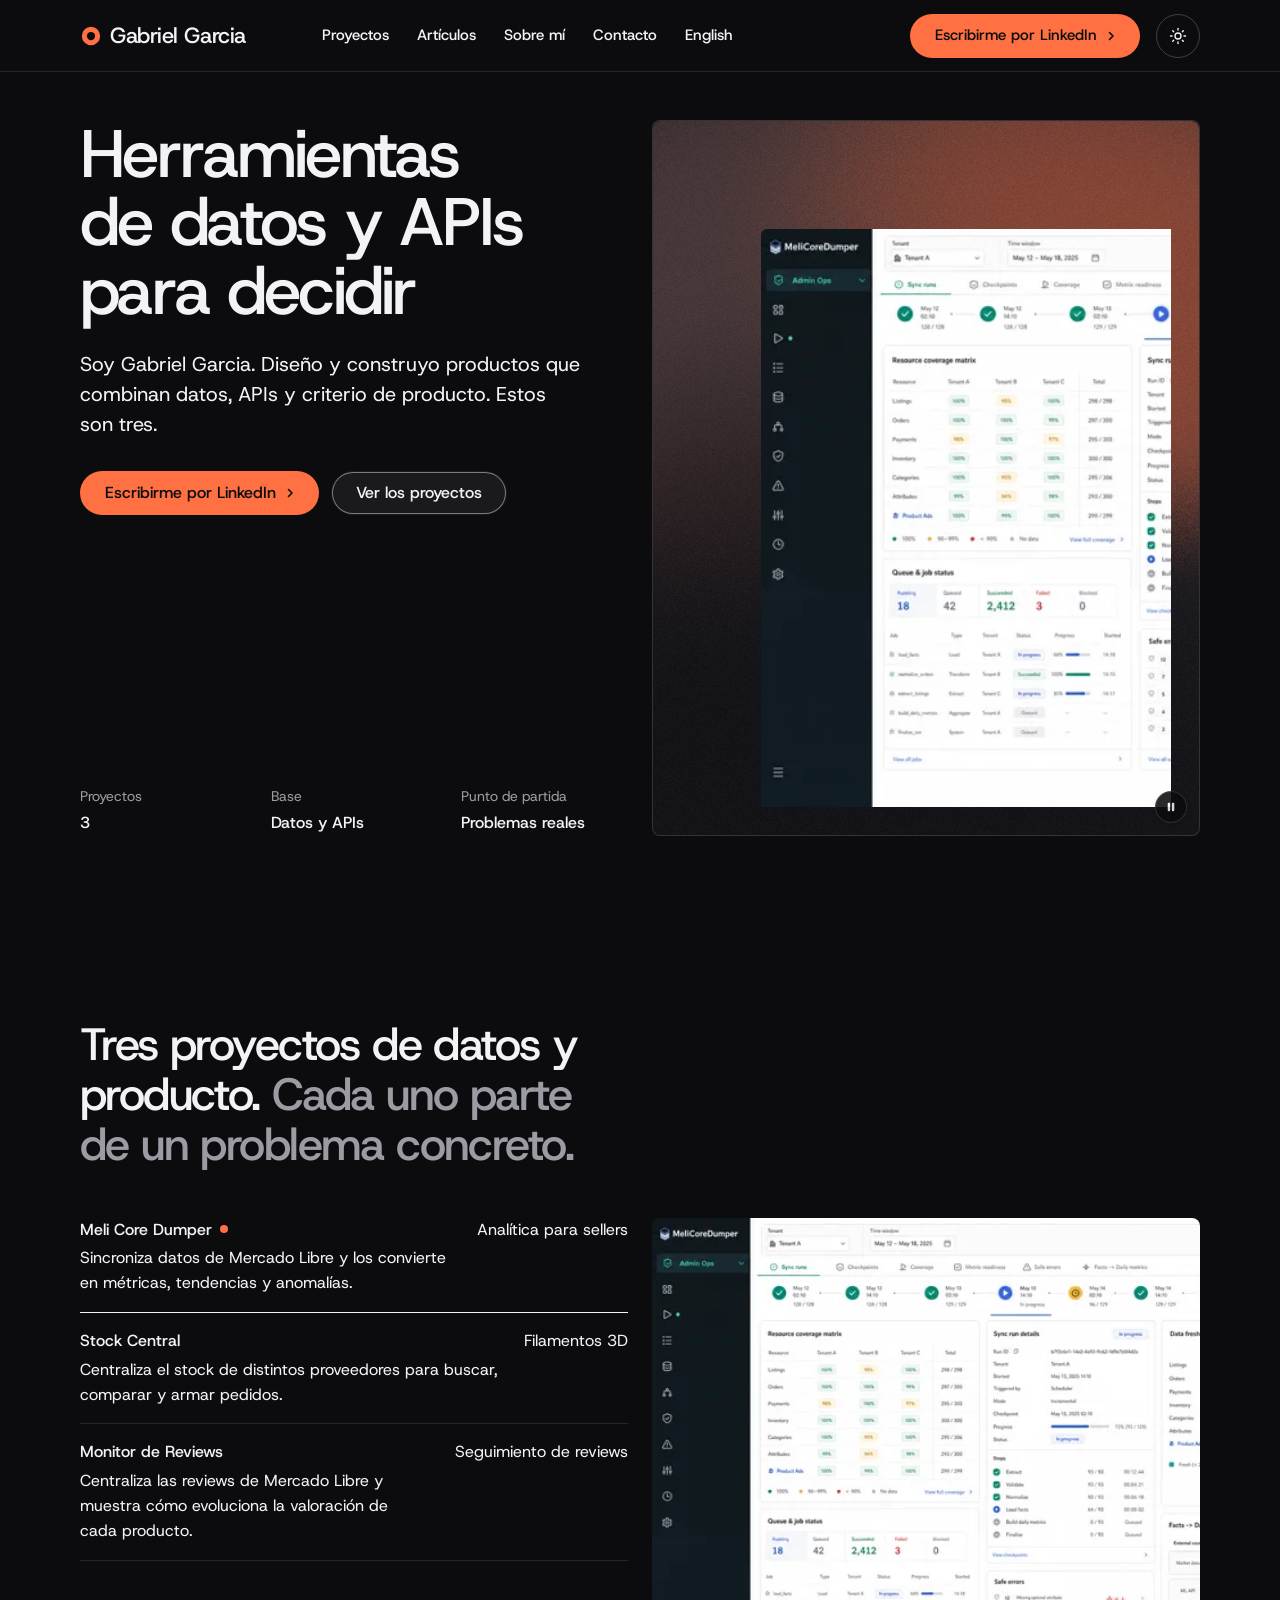
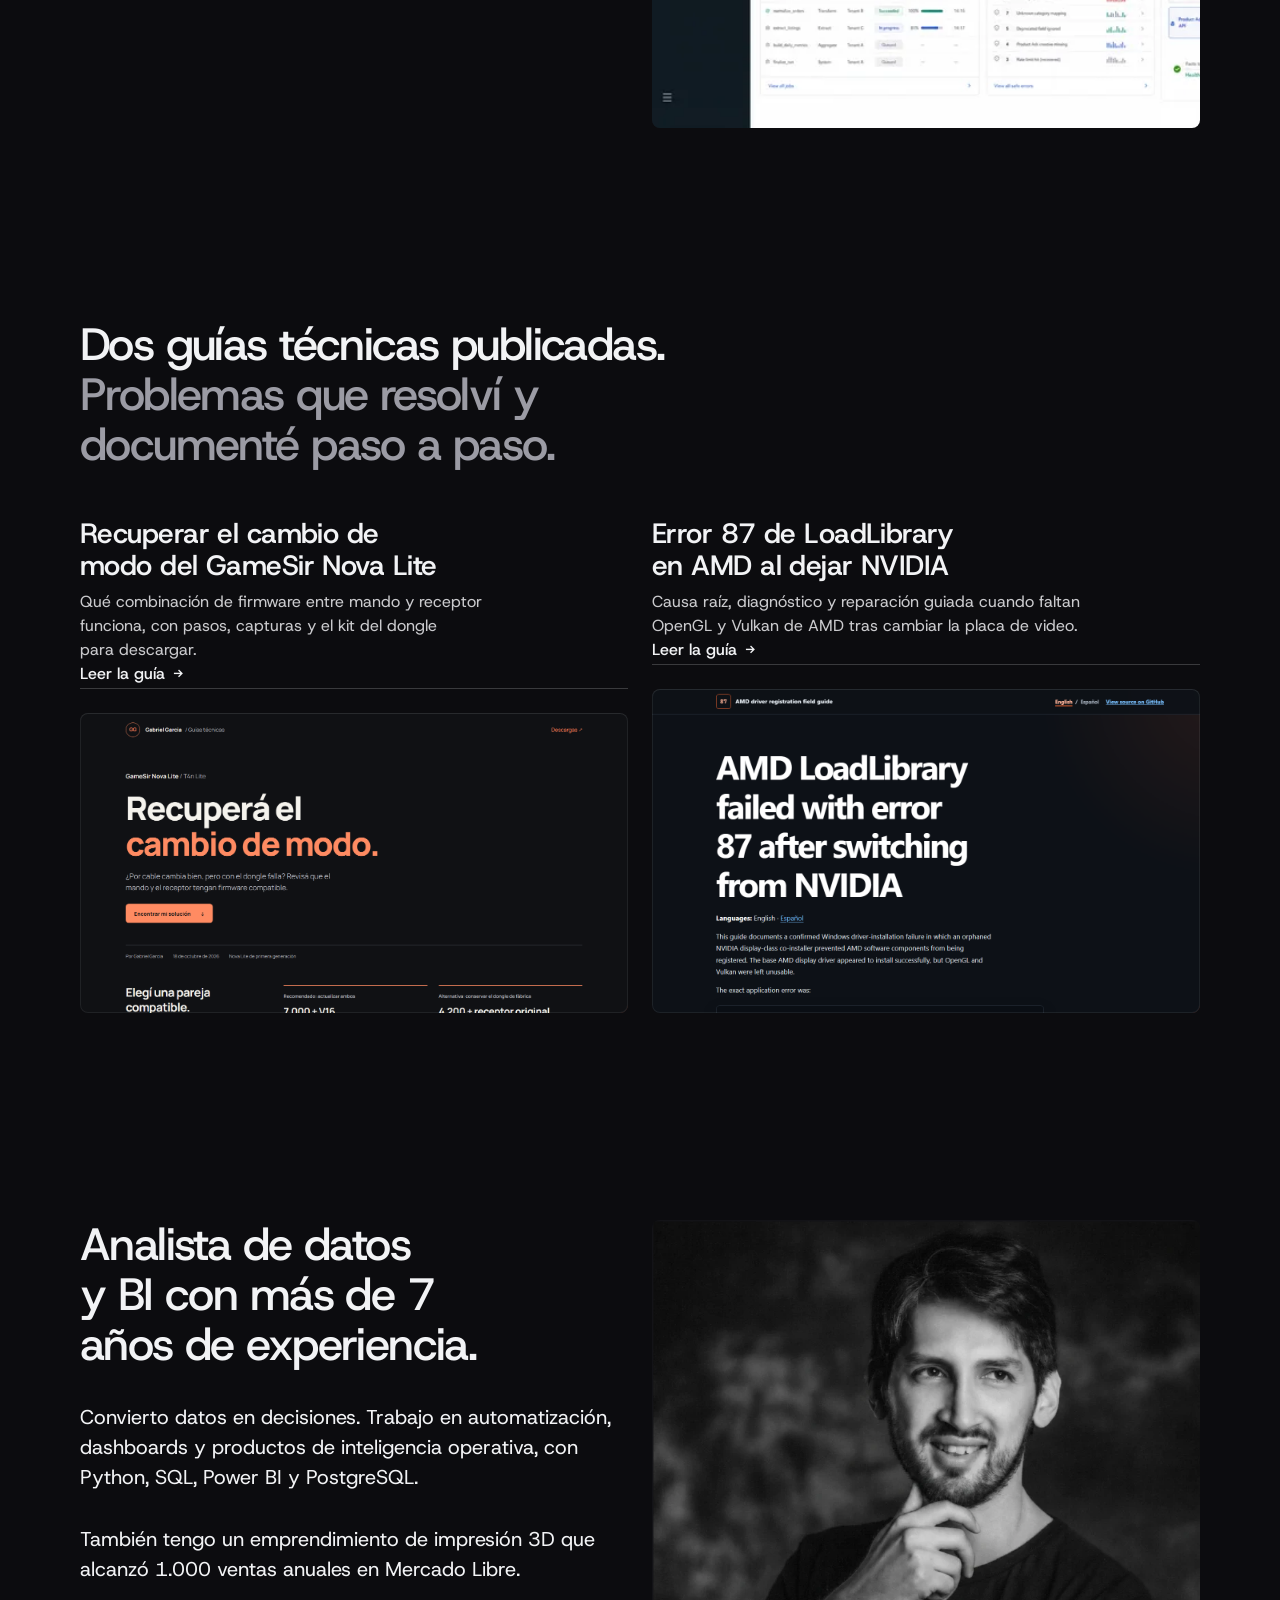
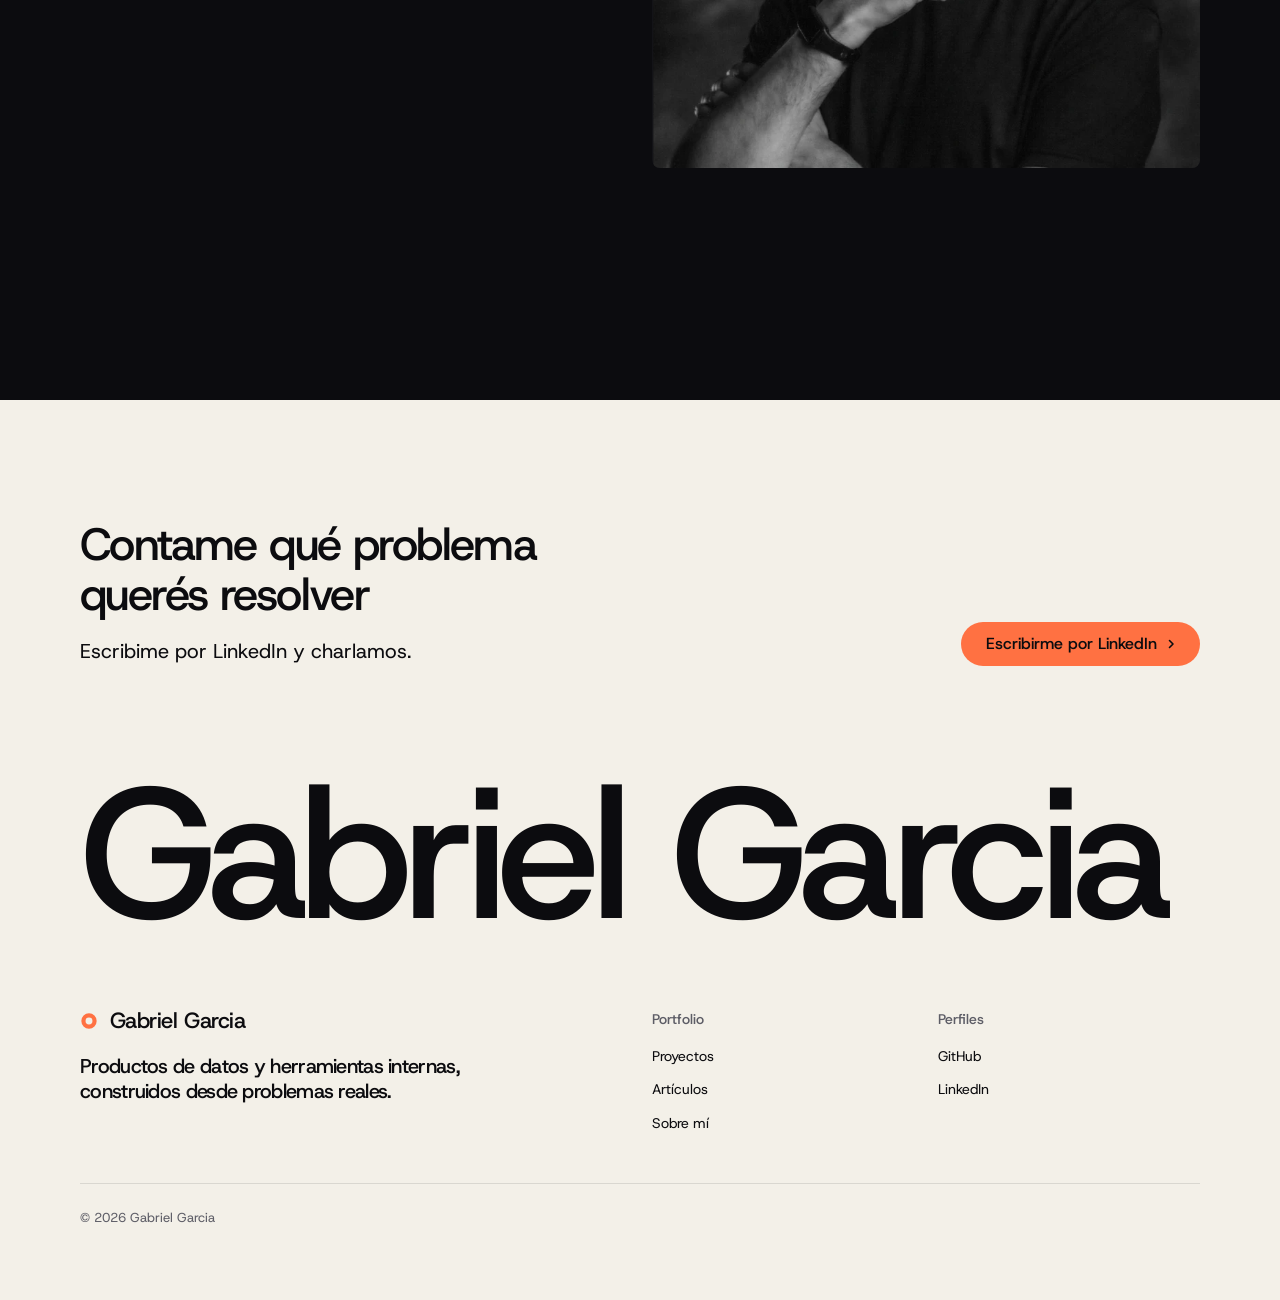
==== commit d0e53e79: "fix: consistency findings (webp srcset, split pair, outline secondary button, about copy, nav arrow)" ====
--- a/index.html
+++ b/index.html
@@ -55,6 +55,16 @@
 .nav:not(.is-open) .nav__actions > .theme-toggle { display: inline-grid; }
 html[data-theme="light"] .theme-toggle .i-sun, html:not([data-theme="light"]) .theme-toggle .i-moon { display: none; }
 .frame__img { object-position: top left; }
+.btn--secondary { background: transparent; box-shadow: inset 0 0 0 1px color-mix(in oklab, var(--ink) 45%, transparent); }
+.btn--secondary:hover { background: color-mix(in oklab, var(--ink) 10%, transparent); }
+.rows__name a { text-decoration: underline; text-decoration-color: transparent; text-underline-offset: 5px; text-decoration-thickness: 1px; transition: text-decoration-color .2s; }
+.rows__name a:hover, .rows li:hover .rows__name a { text-decoration-color: currentColor; }
+.close__word { line-height: 1; overflow: visible; }
+@media (max-width: 639px) {
+  .about__frame { aspect-ratio: 4 / 3; margin-top: var(--s-7); }
+  #articulos .panel { --p-h: 360px; }
+  #articulos h3 { font-size: 22px; }
+}
 .hero-fx { position: relative; overflow: hidden; }
 .hero-fx__shot { position: absolute; z-index: 1; left: 40px; top: 40px; width: calc(100% - 40px); height: calc(100% - 40px); object-fit: cover; object-position: top left; border-top-left-radius: var(--r-md); }
 @media (max-width: 639px) { .hero-fx__shot { left: 16px; top: 16px; width: calc(100% - 16px); height: calc(100% - 16px); } }
@@ -89,7 +99,7 @@
       <div class="nav__item"><a class="nav__link" href="en/" hreflang="en" lang="en">English</a></div>
     </nav>
     <div class="nav__actions">
-      <a class="btn btn--primary" href="https://www.linkedin.com/in/gabrielalejandrogarcia/" rel="noreferrer">Escribirme por LinkedIn</a>
+      <a class="btn btn--primary" href="https://www.linkedin.com/in/gabrielalejandrogarcia/" rel="noreferrer">Escribirme por LinkedIn<svg class="m-arrow" viewBox="0 0 12 12" aria-hidden="true"><path class="m-arrow__stem" d="M1 6h8"/><path class="m-arrow__head" d="M4.5 2.5 8 6l-3.5 3.5"/></svg></a>
       <button class="theme-toggle" type="button" data-theme-toggle data-label-light="Cambiar a modo claro" data-label-dark="Cambiar a modo oscuro" aria-label="Cambiar a modo claro" title="Cambiar a modo claro">
         <svg class="i-sun" width="18" height="18" viewBox="0 0 24 24" aria-hidden="true" fill="none" stroke="currentColor" stroke-width="1.8" stroke-linecap="round"><circle cx="12" cy="12" r="4"/><path d="M12 2v2M12 20v2M4.9 4.9l1.4 1.4M17.7 17.7l1.4 1.4M2 12h2M20 12h2M4.9 19.1l1.4-1.4M17.7 6.3l1.4-1.4"/></svg>
         <svg class="i-moon" width="18" height="18" viewBox="0 0 24 24" aria-hidden="true" fill="none" stroke="currentColor" stroke-width="1.8" stroke-linecap="round" stroke-linejoin="round"><path d="M20 14.5A8 8 0 0 1 9.5 4 8 8 0 1 0 20 14.5z"/></svg>
@@ -106,7 +116,7 @@
   <section class="hero hero--split" aria-labelledby="hero-h">
     <div class="wrap">
       <div class="hero-text grid hero-split">
-        <div class="hero-copy span-5">
+        <div class="hero-copy span-6">
           <h1 id="hero-h">Herramientas de datos y APIs para decidir</h1>
           <p class="t-lead">Soy Gabriel Garcia. Diseño y construyo productos que combinan datos, APIs y criterio de producto. Estos son tres.</p>
           <div class="btn-row">
@@ -120,7 +130,7 @@
           </dl>
         </div>
         <div class="hero-visual frame hero-fx span-6 start-7" data-fx="grain-gradient" data-fx-seed="7">
-          <img class="hero-fx__shot" src="assets/projects/meli-core-dumper.png" alt="Panel de Meli Core Dumper con métricas, tendencias y anomalías de Mercado Libre" width="1600" height="900" fetchpriority="high">
+          <img class="hero-fx__shot" src="assets/projects/meli-core-dumper-1600.webp" srcset="assets/projects/meli-core-dumper-800.webp 800w, assets/projects/meli-core-dumper-1600.webp 1600w" sizes="(max-width: 1023px) 100vw, 628px" alt="Panel de Meli Core Dumper con métricas, tendencias y anomalías de Mercado Libre" width="1600" height="900" fetchpriority="high">
         </div>
       </div>
     </div>
@@ -150,9 +160,9 @@
           </li>
         </ul>
         <div class="frame frame--photo frame--fill span-6 start-7">
-          <img class="frame__img" data-peek-for="meli" src="assets/projects/meli-core-dumper.png" alt="Panel operativo de Meli Core Dumper" width="1600" height="900">
-          <img class="frame__img" data-peek-for="stock" src="assets/projects/stock-central.png" alt="Catálogo público de filamentos de Stock Central" width="1600" height="900" loading="lazy" hidden>
-          <img class="frame__img" data-peek-for="reviews" src="assets/projects/monitor-reviews.png" alt="Panel de Monitor de Reviews con señales operativas" width="1600" height="900" loading="lazy" hidden>
+          <img class="frame__img" data-peek-for="meli" src="assets/projects/meli-core-dumper-1600.webp" srcset="assets/projects/meli-core-dumper-800.webp 800w, assets/projects/meli-core-dumper-1600.webp 1600w" sizes="(max-width: 1023px) 100vw, 628px" alt="Panel operativo de Meli Core Dumper" width="1600" height="900">
+          <img class="frame__img" data-peek-for="stock" src="assets/projects/stock-central-1600.webp" srcset="assets/projects/stock-central-800.webp 800w, assets/projects/stock-central-1600.webp 1600w" sizes="(max-width: 1023px) 100vw, 628px" alt="Catálogo público de filamentos de Stock Central" width="1600" height="900" loading="lazy" hidden>
+          <img class="frame__img" data-peek-for="reviews" src="assets/projects/monitor-reviews-1600.webp" srcset="assets/projects/monitor-reviews-800.webp 800w, assets/projects/monitor-reviews-1600.webp 1600w" sizes="(max-width: 1023px) 100vw, 628px" alt="Panel de Monitor de Reviews con señales operativas" width="1600" height="900" loading="lazy" hidden>
         </div>
       </div>
     </div>
@@ -188,11 +198,11 @@
     <div class="wrap">
       <div class="grid grid--top">
         <div class="span-6 stack-6">
-          <h2 id="sobre-mi-h">Analista de datos y BI con más de 7 años de experiencia. <span class="muted">Convierto datos en decisiones.</span></h2>
-          <p class="t-lead">Trabajo en automatización, dashboards y productos de inteligencia operativa, con Python, SQL, Power BI y PostgreSQL.</p>
+          <h2 id="sobre-mi-h">Analista de datos y BI con más de 7 años de experiencia.</h2>
+          <p class="t-lead">Convierto datos en decisiones. Trabajo en automatización, dashboards y productos de inteligencia operativa, con Python, SQL, Power BI y PostgreSQL.</p>
           <p class="t-lead">También tengo un emprendimiento de impresión 3D que alcanzó 1.000 ventas anuales en Mercado Libre.</p>
         </div>
-        <div class="frame frame--photo about__frame span-5 start-8">
+        <div class="frame frame--photo about__frame span-6 start-7">
           <img class="frame__img about__img" src="assets/about/gabriel.webp" alt="Retrato de Gabriel Garcia" width="800" height="800" loading="lazy">
         </div>
       </div>
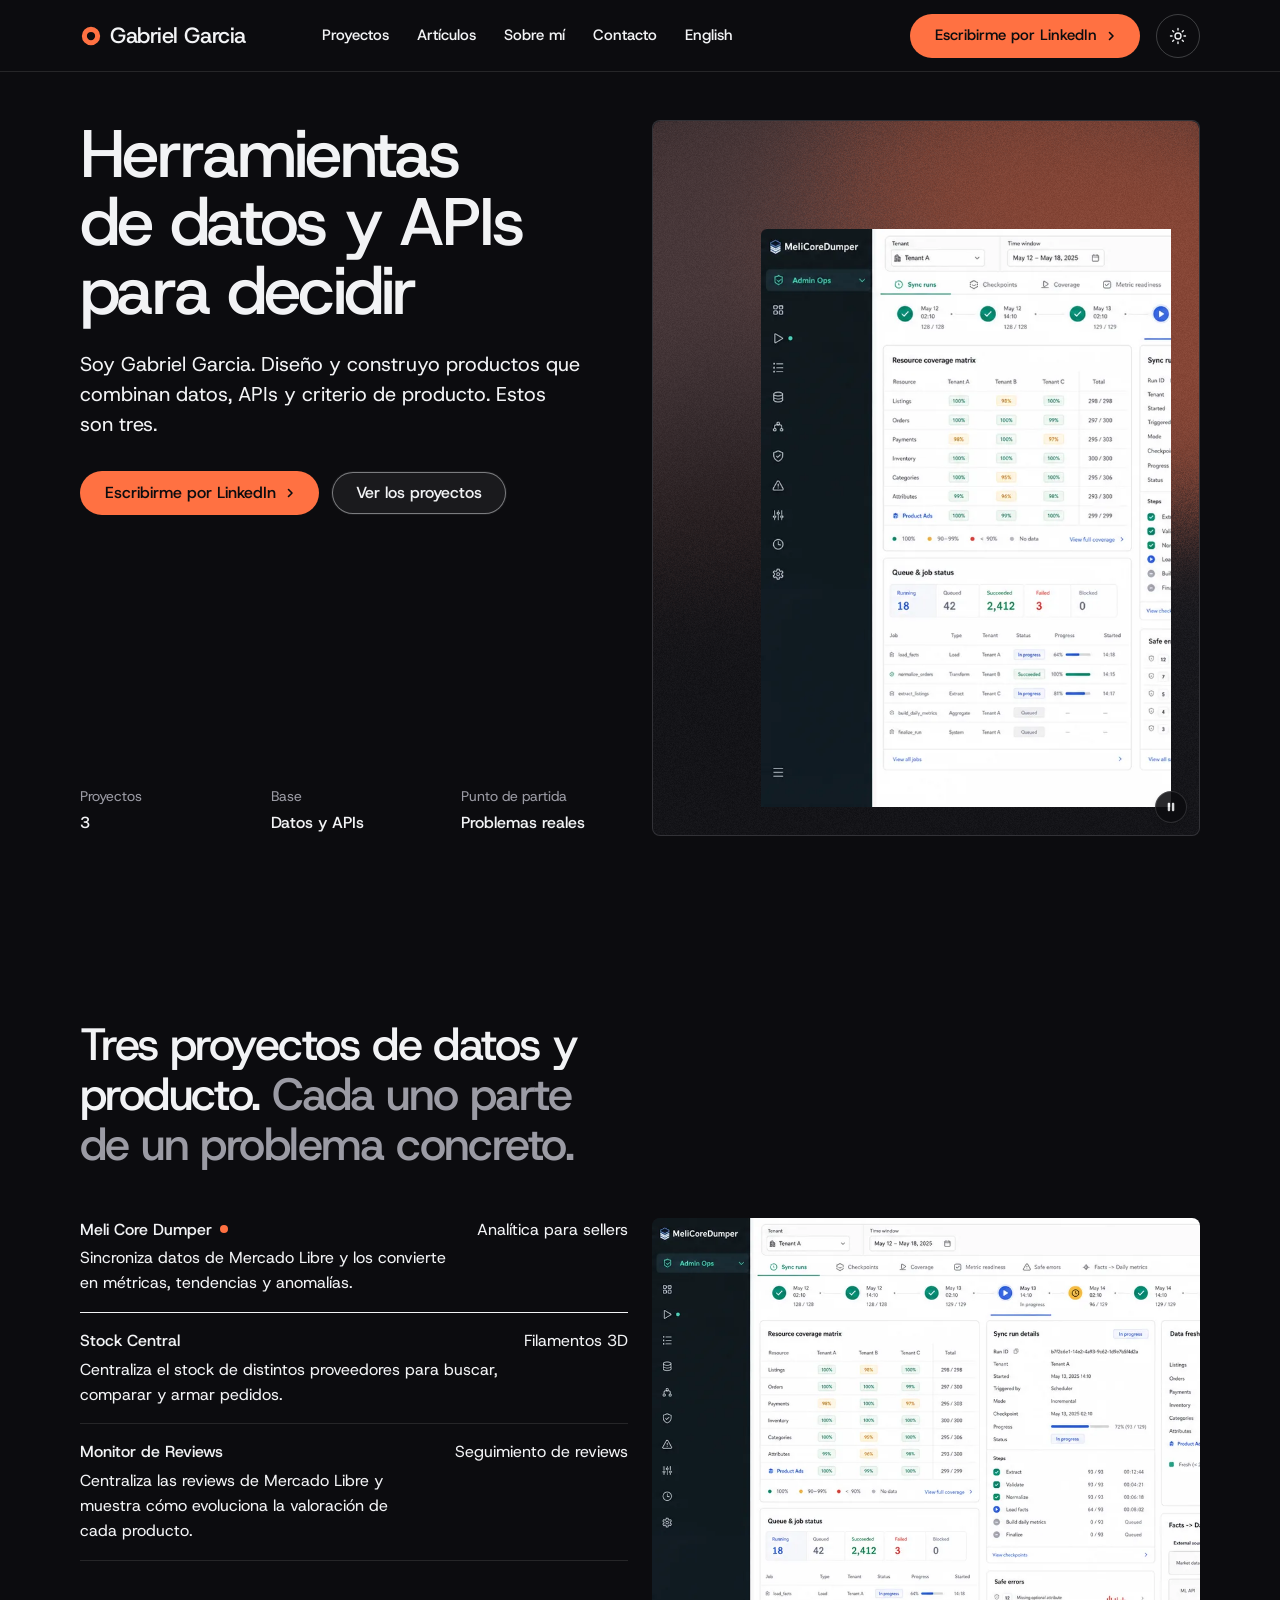
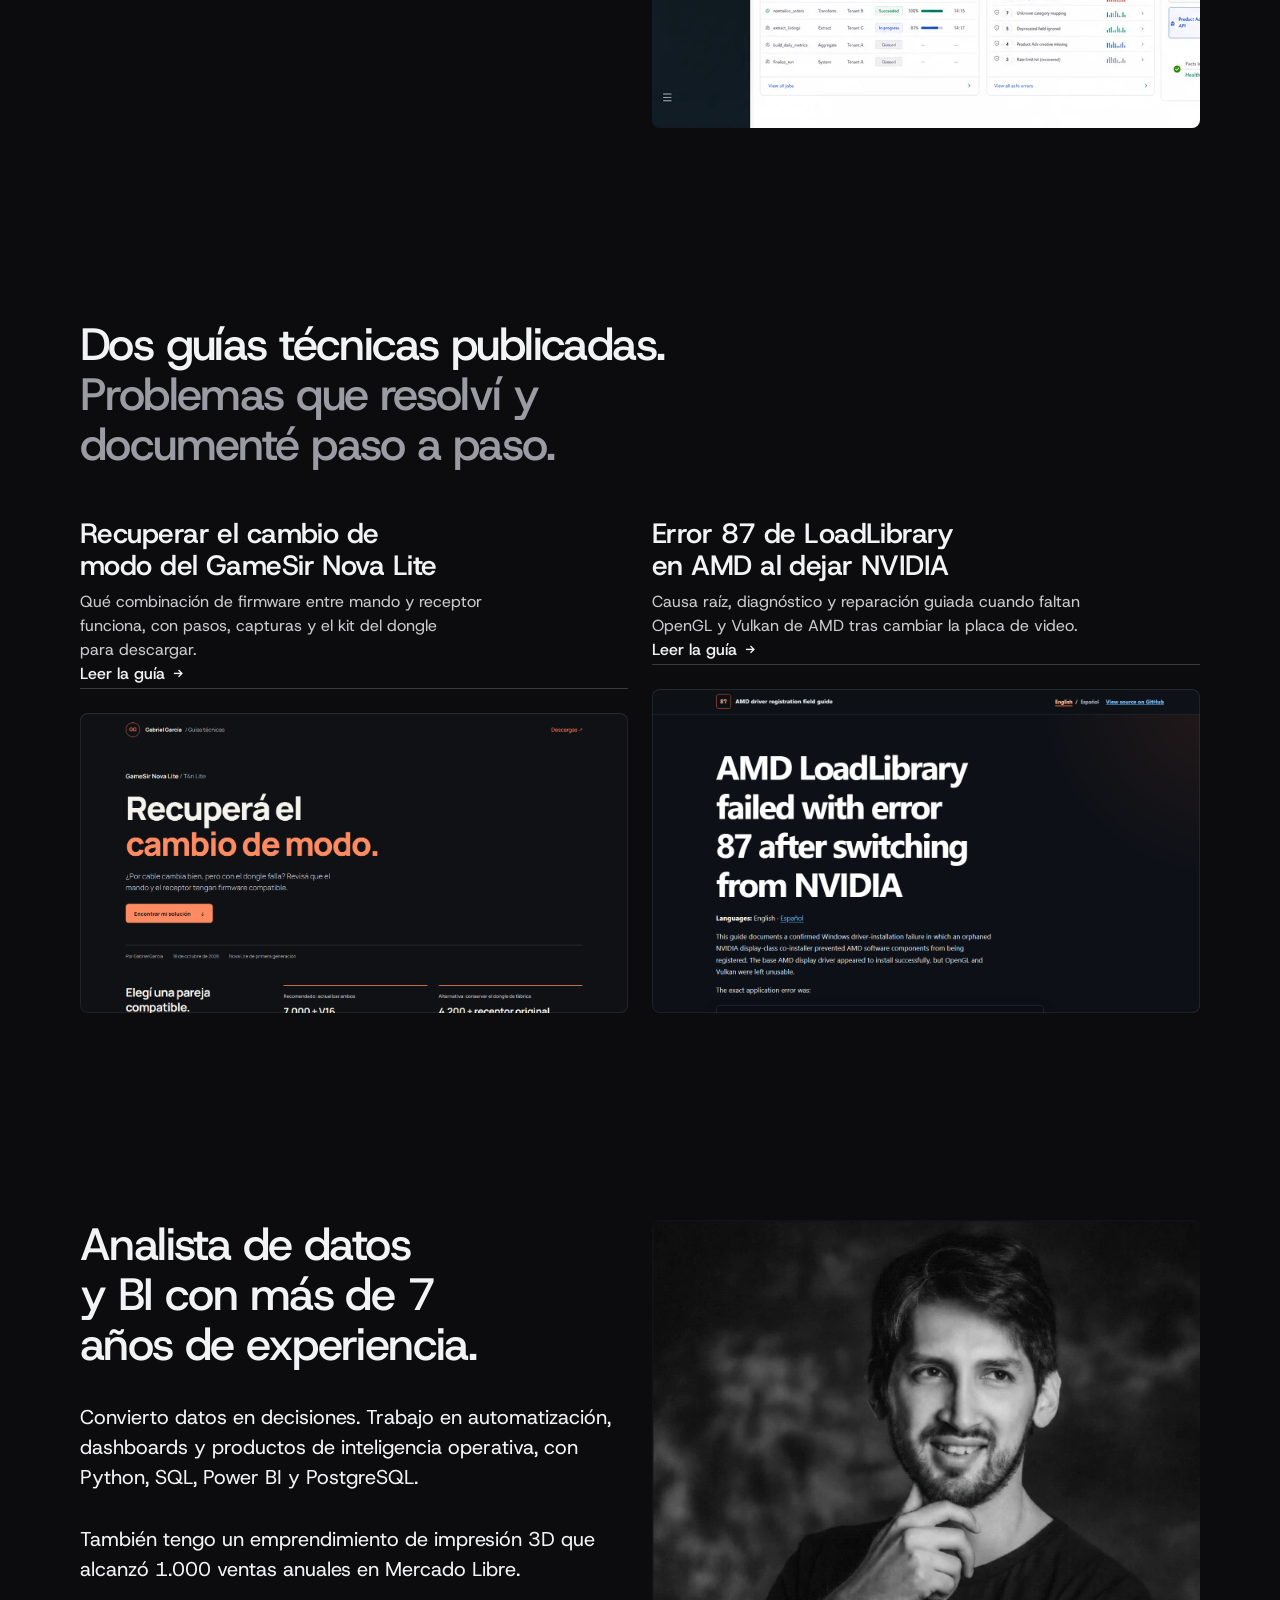
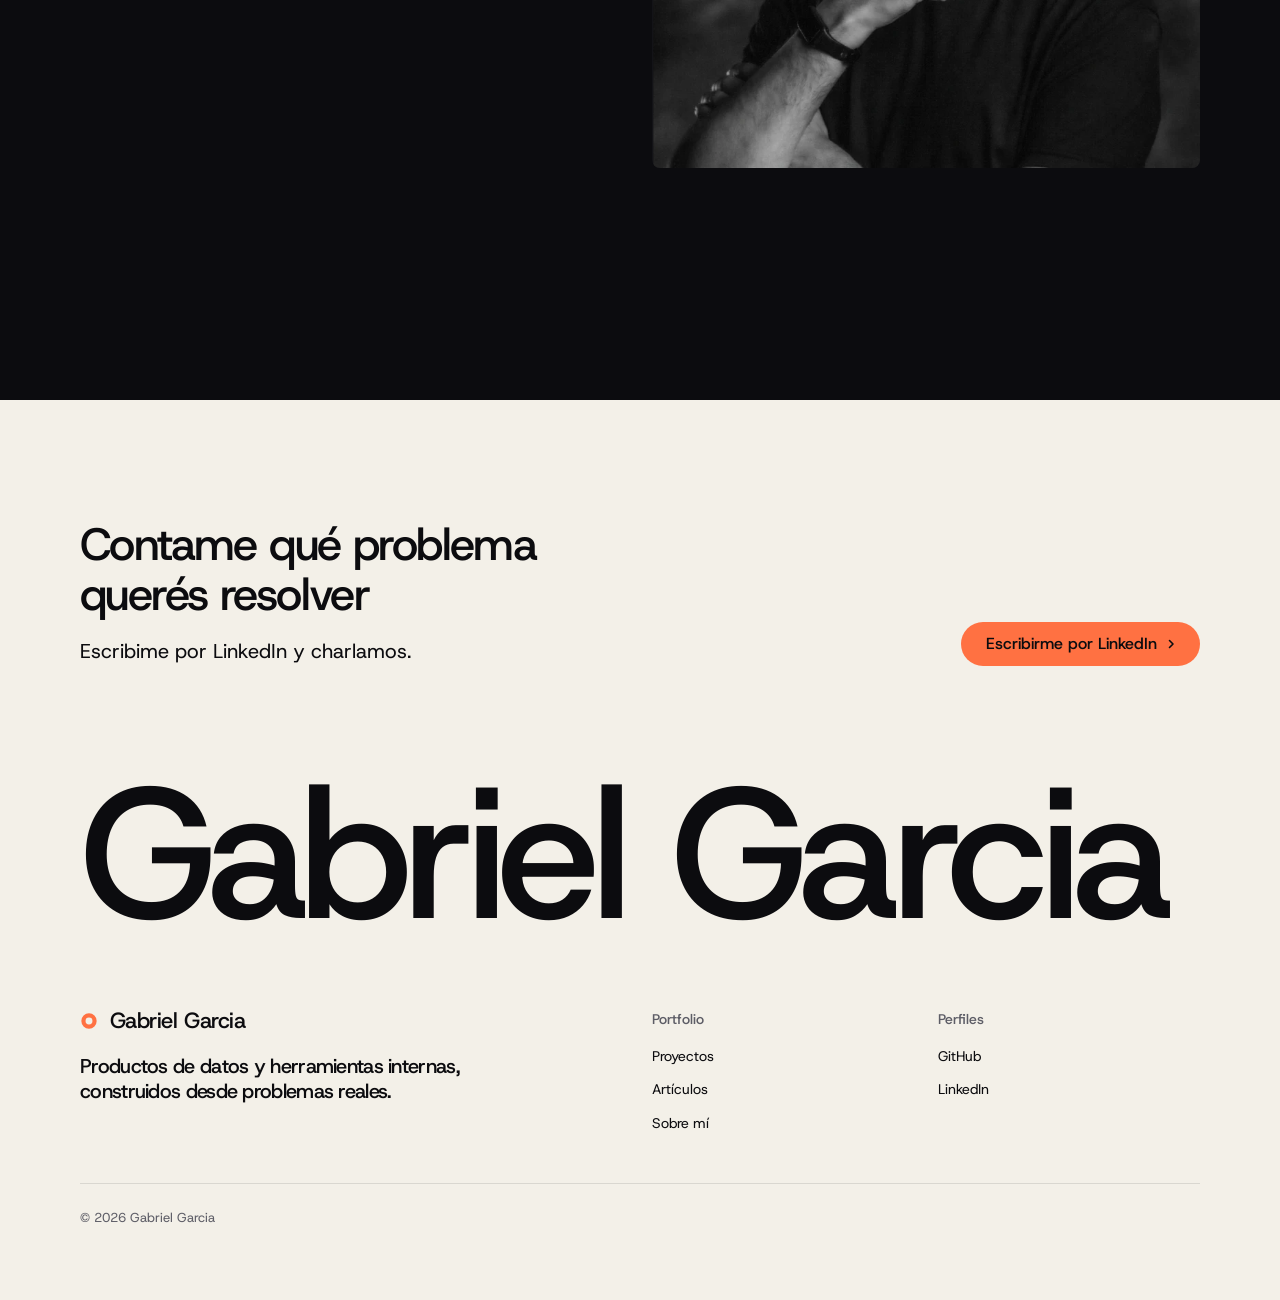
==== commit 99e40fb4: "fix: use single 1600px webp for screenshots (cover crops need the wider source) Co-Authored-By: Clau" ====
--- a/index.html
+++ b/index.html
@@ -130,7 +130,7 @@
           </dl>
         </div>
         <div class="hero-visual frame hero-fx span-6 start-7" data-fx="grain-gradient" data-fx-seed="7">
-          <img class="hero-fx__shot" src="assets/projects/meli-core-dumper-1600.webp" srcset="assets/projects/meli-core-dumper-800.webp 800w, assets/projects/meli-core-dumper-1600.webp 1600w" sizes="(max-width: 1023px) 100vw, 628px" alt="Panel de Meli Core Dumper con métricas, tendencias y anomalías de Mercado Libre" width="1600" height="900" fetchpriority="high">
+          <img class="hero-fx__shot" src="assets/projects/meli-core-dumper-1600.webp" alt="Panel de Meli Core Dumper con métricas, tendencias y anomalías de Mercado Libre" width="1600" height="900" fetchpriority="high">
         </div>
       </div>
     </div>
@@ -160,9 +160,9 @@
           </li>
         </ul>
         <div class="frame frame--photo frame--fill span-6 start-7">
-          <img class="frame__img" data-peek-for="meli" src="assets/projects/meli-core-dumper-1600.webp" srcset="assets/projects/meli-core-dumper-800.webp 800w, assets/projects/meli-core-dumper-1600.webp 1600w" sizes="(max-width: 1023px) 100vw, 628px" alt="Panel operativo de Meli Core Dumper" width="1600" height="900">
-          <img class="frame__img" data-peek-for="stock" src="assets/projects/stock-central-1600.webp" srcset="assets/projects/stock-central-800.webp 800w, assets/projects/stock-central-1600.webp 1600w" sizes="(max-width: 1023px) 100vw, 628px" alt="Catálogo público de filamentos de Stock Central" width="1600" height="900" loading="lazy" hidden>
-          <img class="frame__img" data-peek-for="reviews" src="assets/projects/monitor-reviews-1600.webp" srcset="assets/projects/monitor-reviews-800.webp 800w, assets/projects/monitor-reviews-1600.webp 1600w" sizes="(max-width: 1023px) 100vw, 628px" alt="Panel de Monitor de Reviews con señales operativas" width="1600" height="900" loading="lazy" hidden>
+          <img class="frame__img" data-peek-for="meli" src="assets/projects/meli-core-dumper-1600.webp" alt="Panel operativo de Meli Core Dumper" width="1600" height="900">
+          <img class="frame__img" data-peek-for="stock" src="assets/projects/stock-central-1600.webp" alt="Catálogo público de filamentos de Stock Central" width="1600" height="900" loading="lazy" hidden>
+          <img class="frame__img" data-peek-for="reviews" src="assets/projects/monitor-reviews-1600.webp" alt="Panel de Monitor de Reviews con señales operativas" width="1600" height="900" loading="lazy" hidden>
         </div>
       </div>
     </div>
